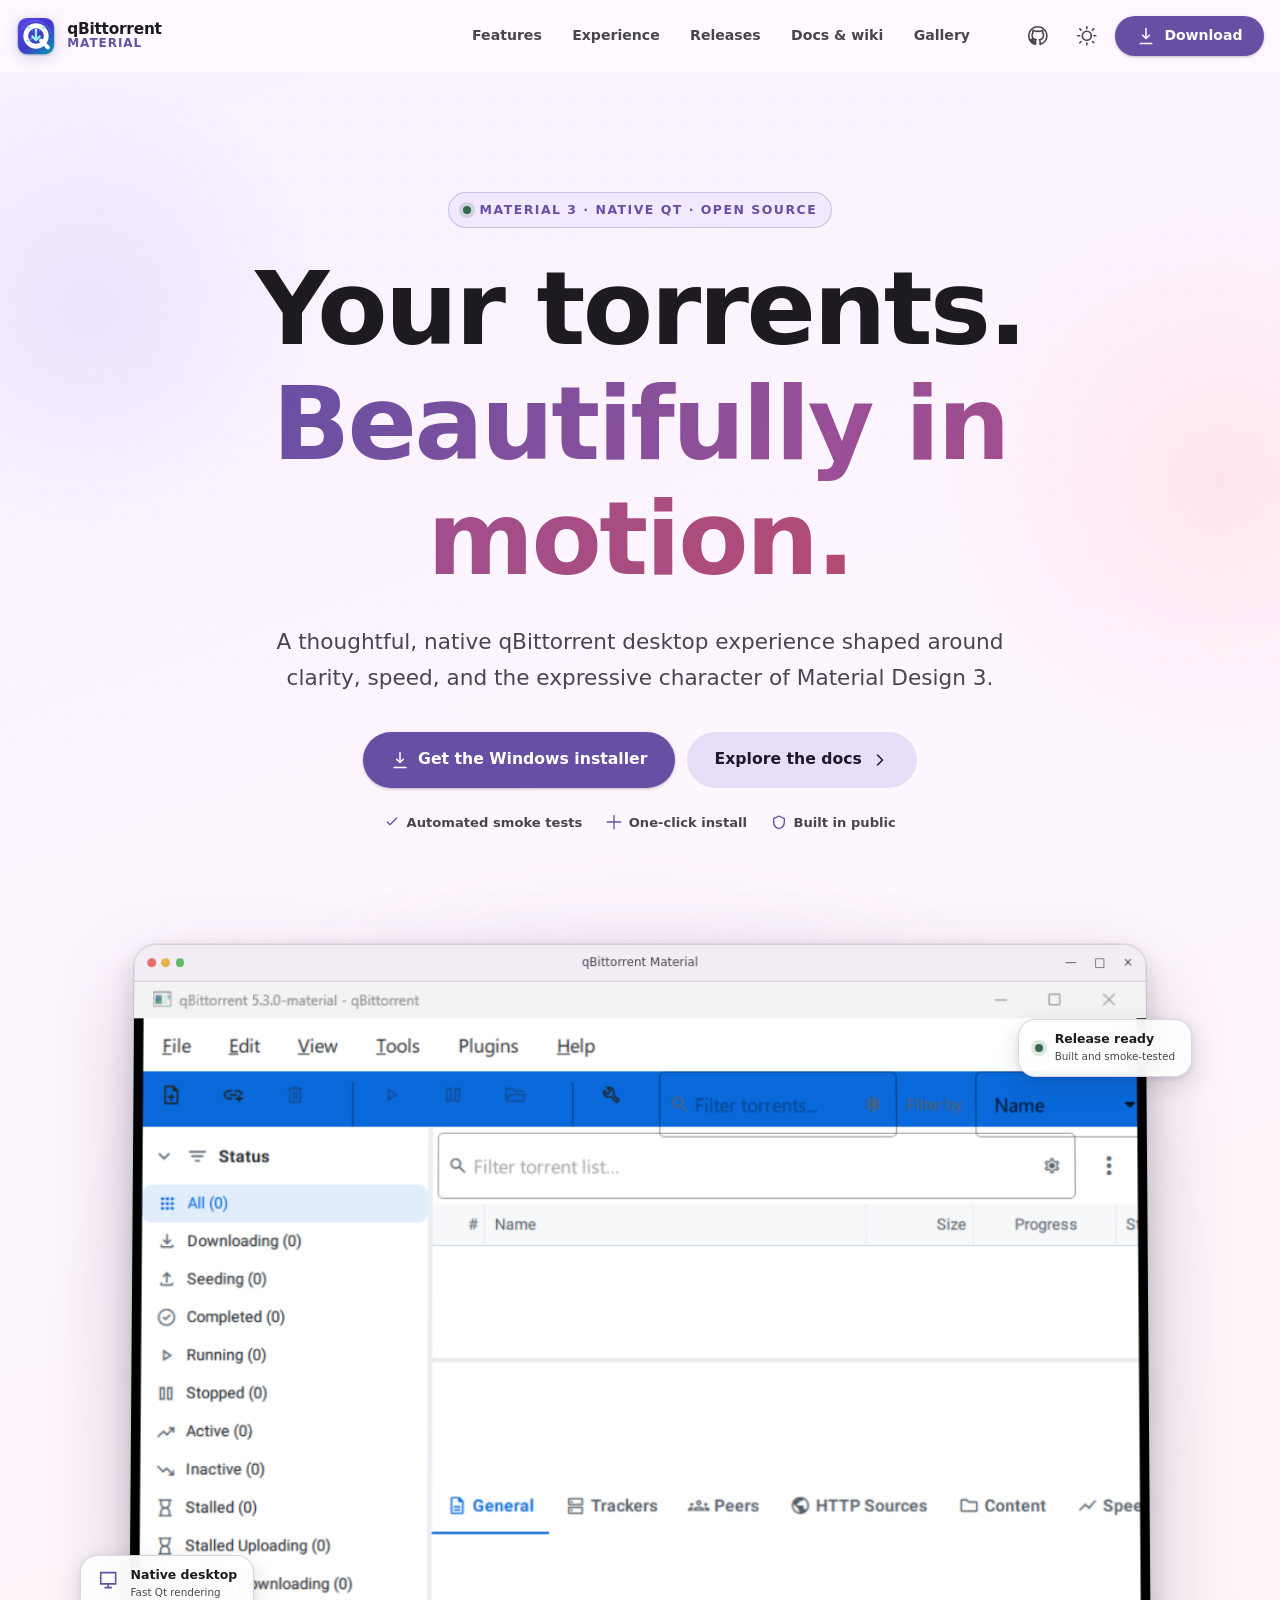
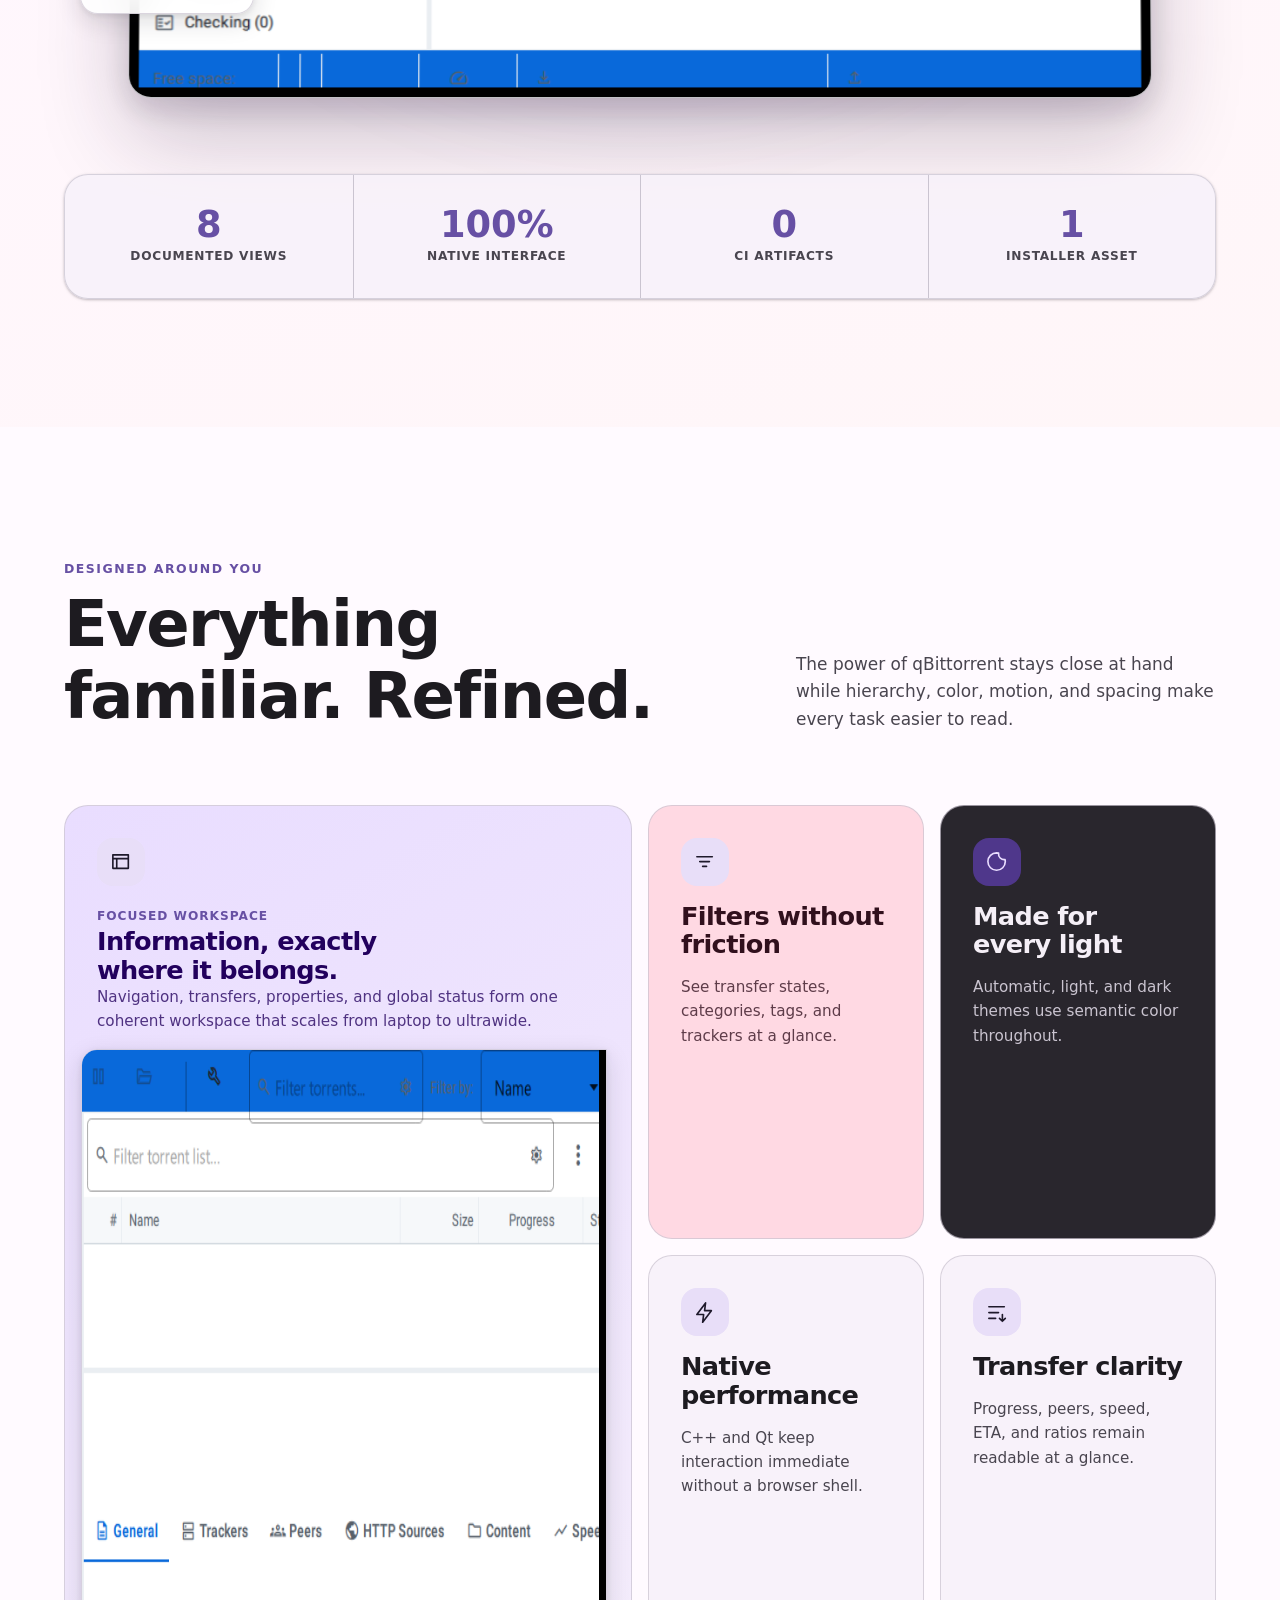
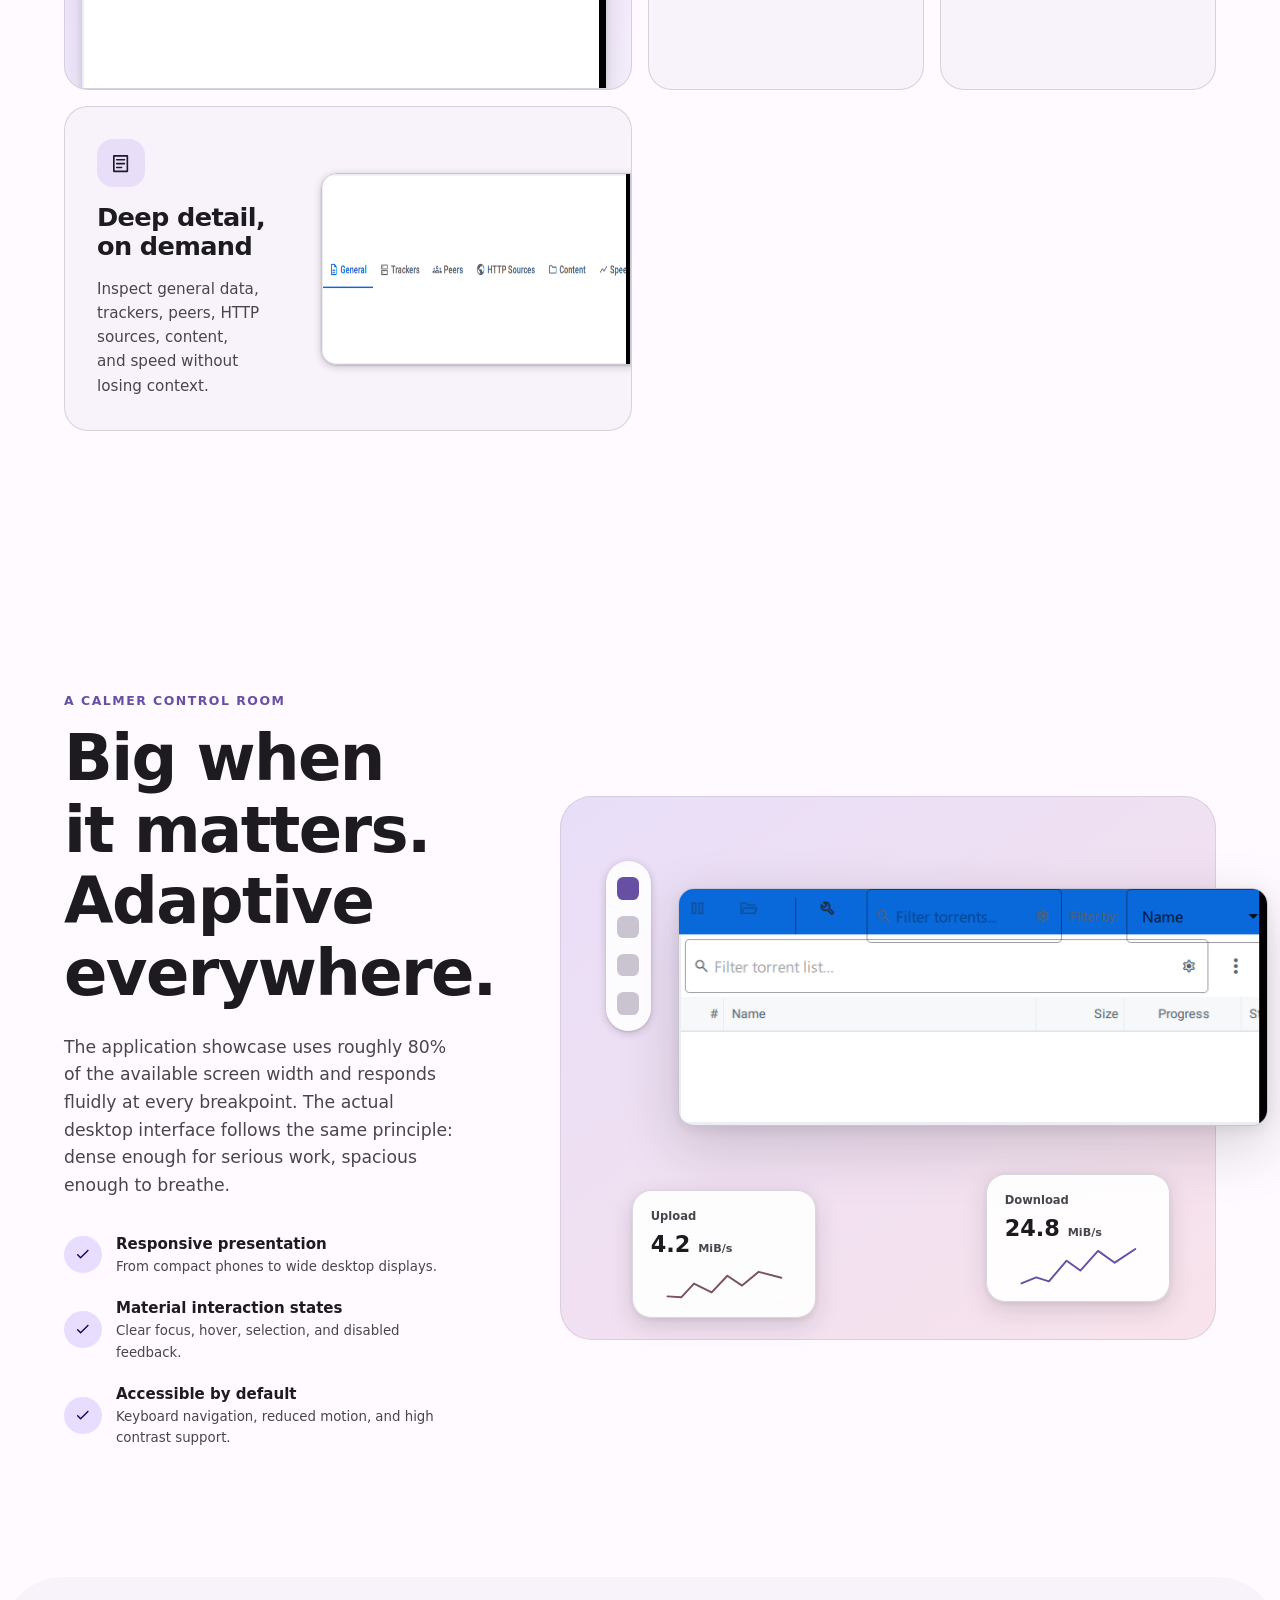
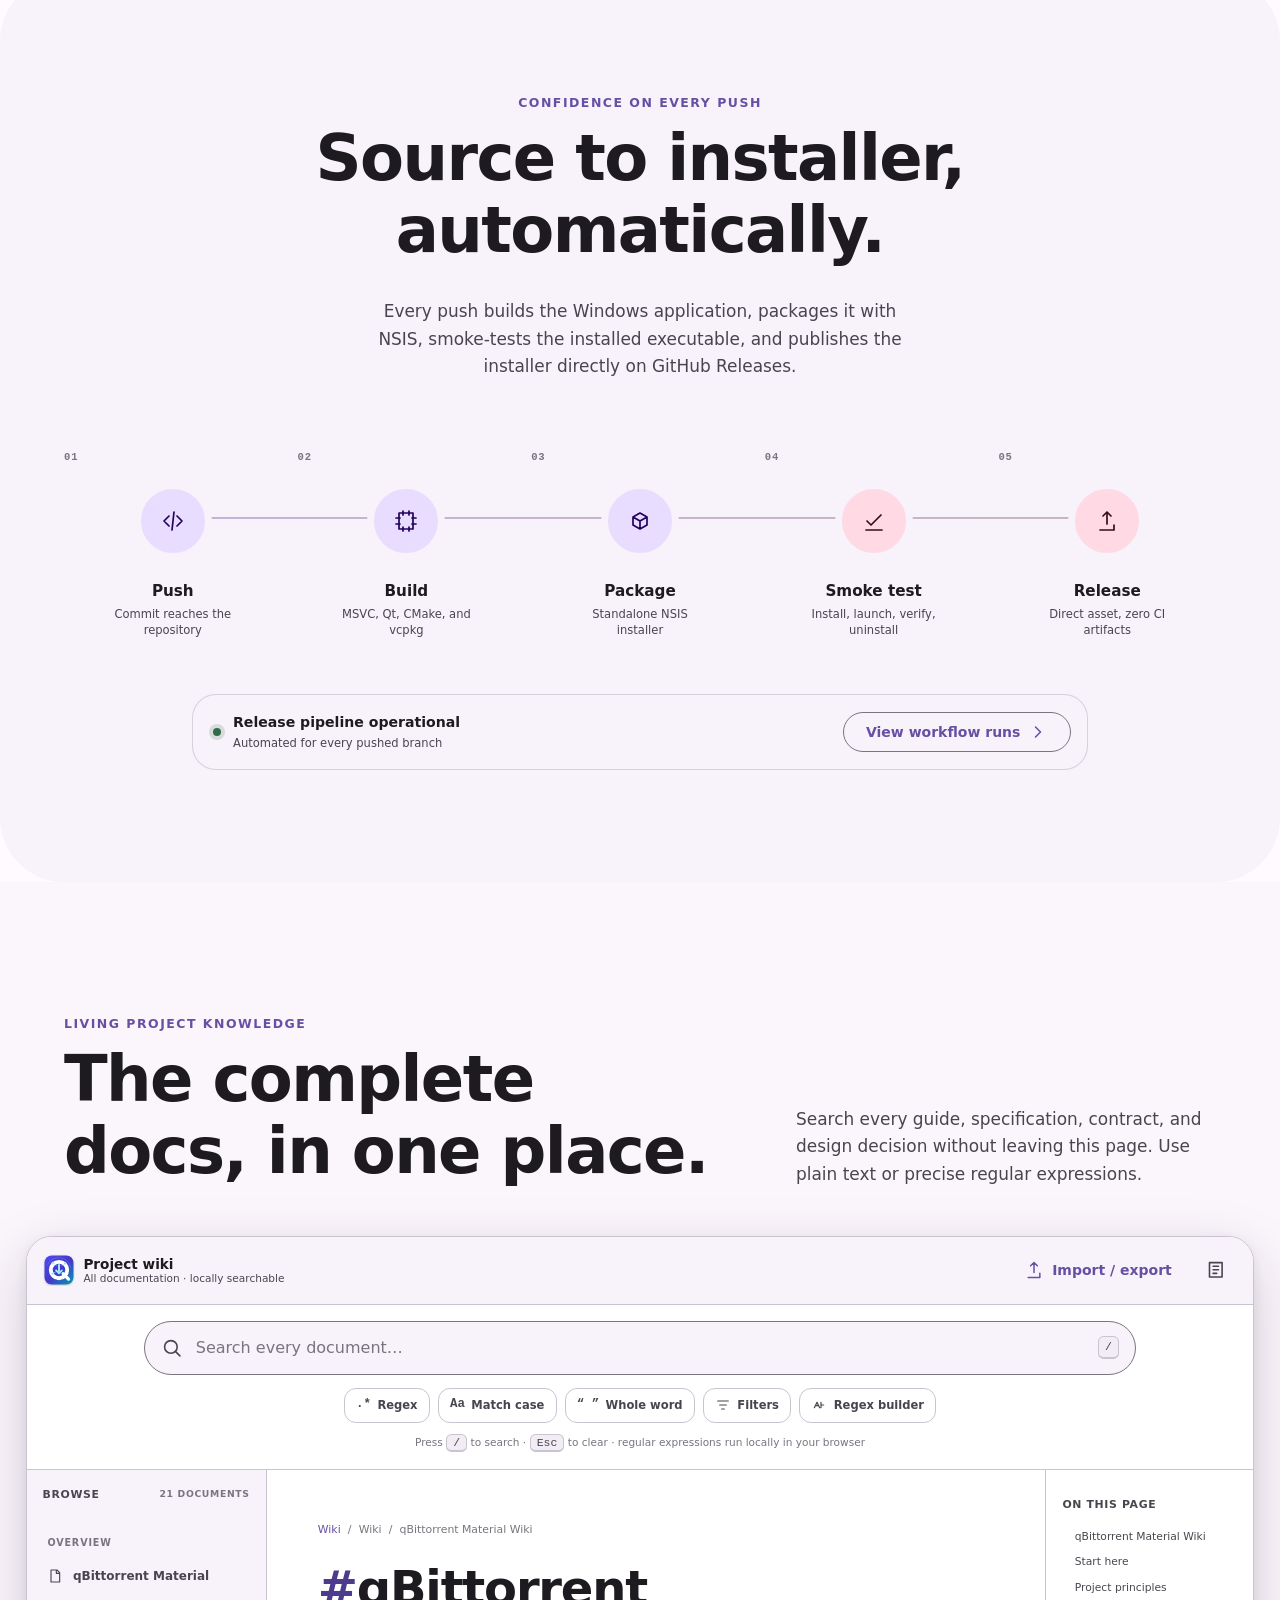
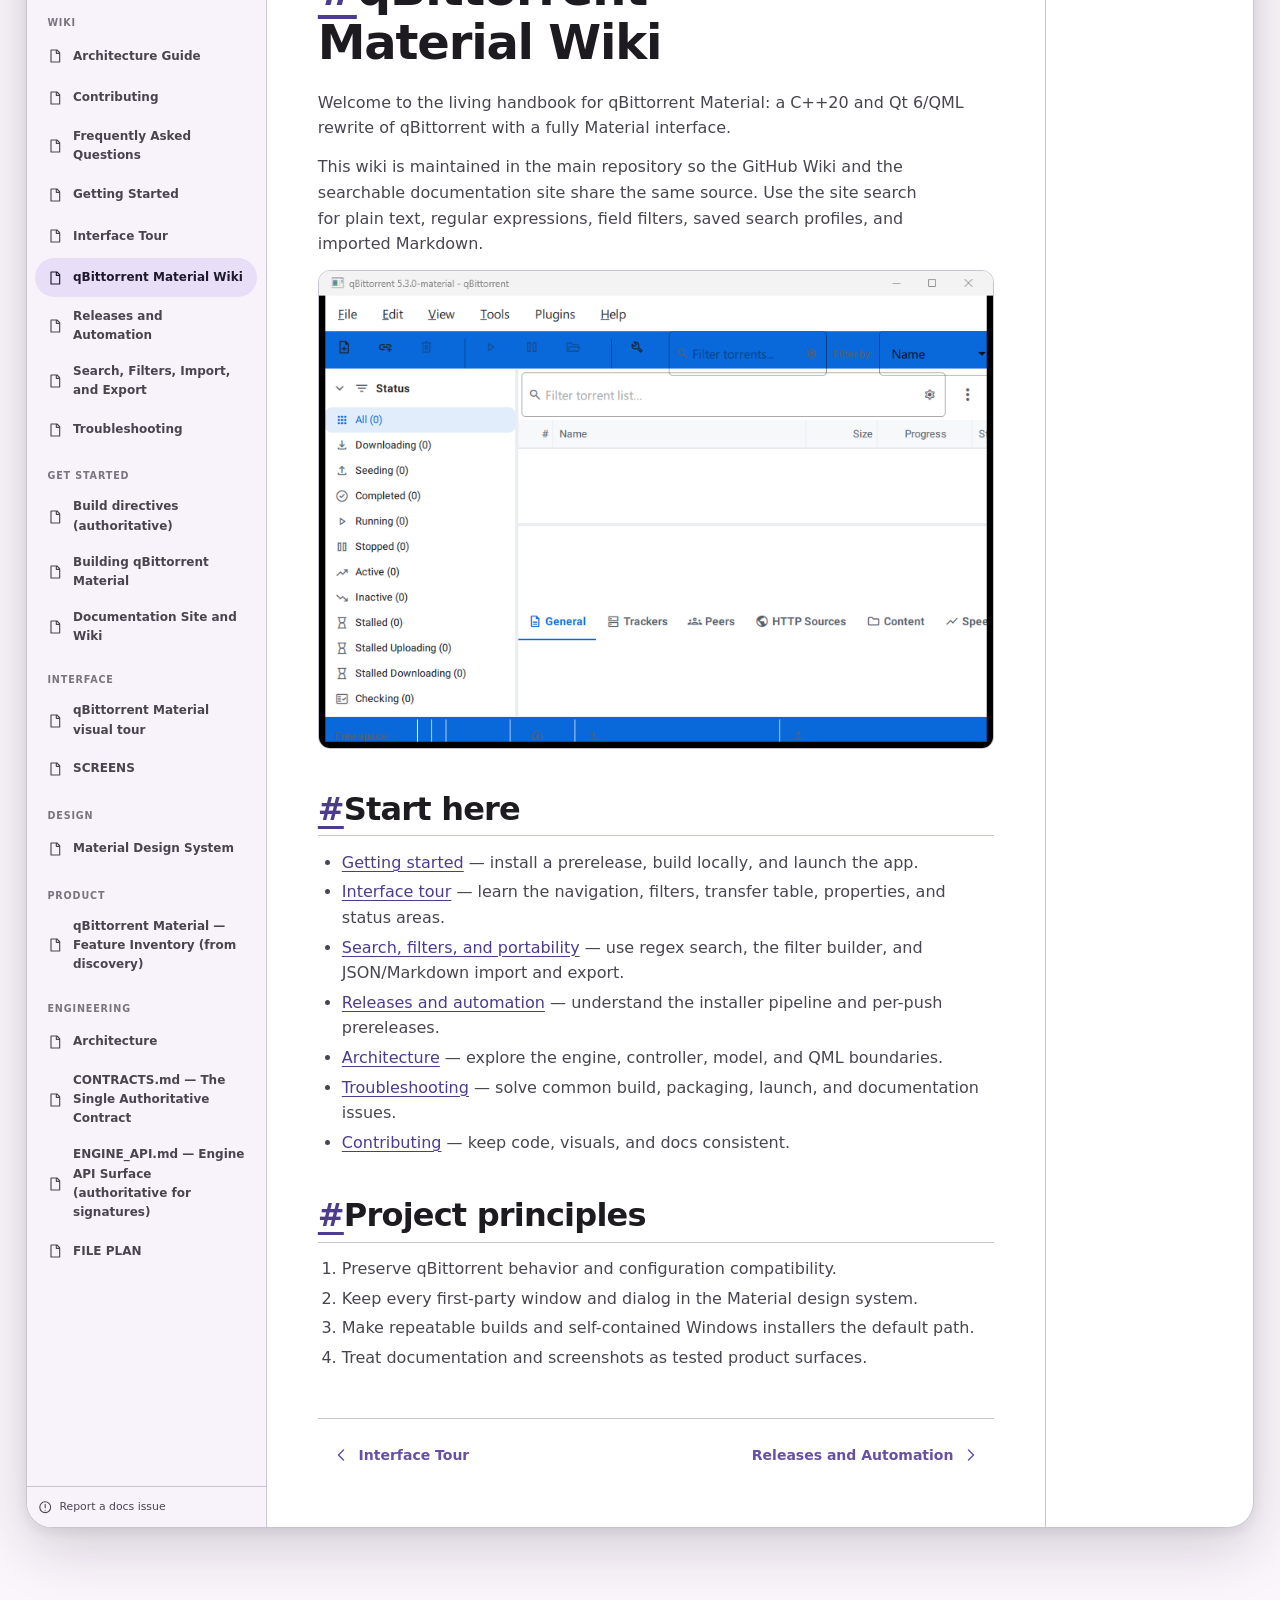
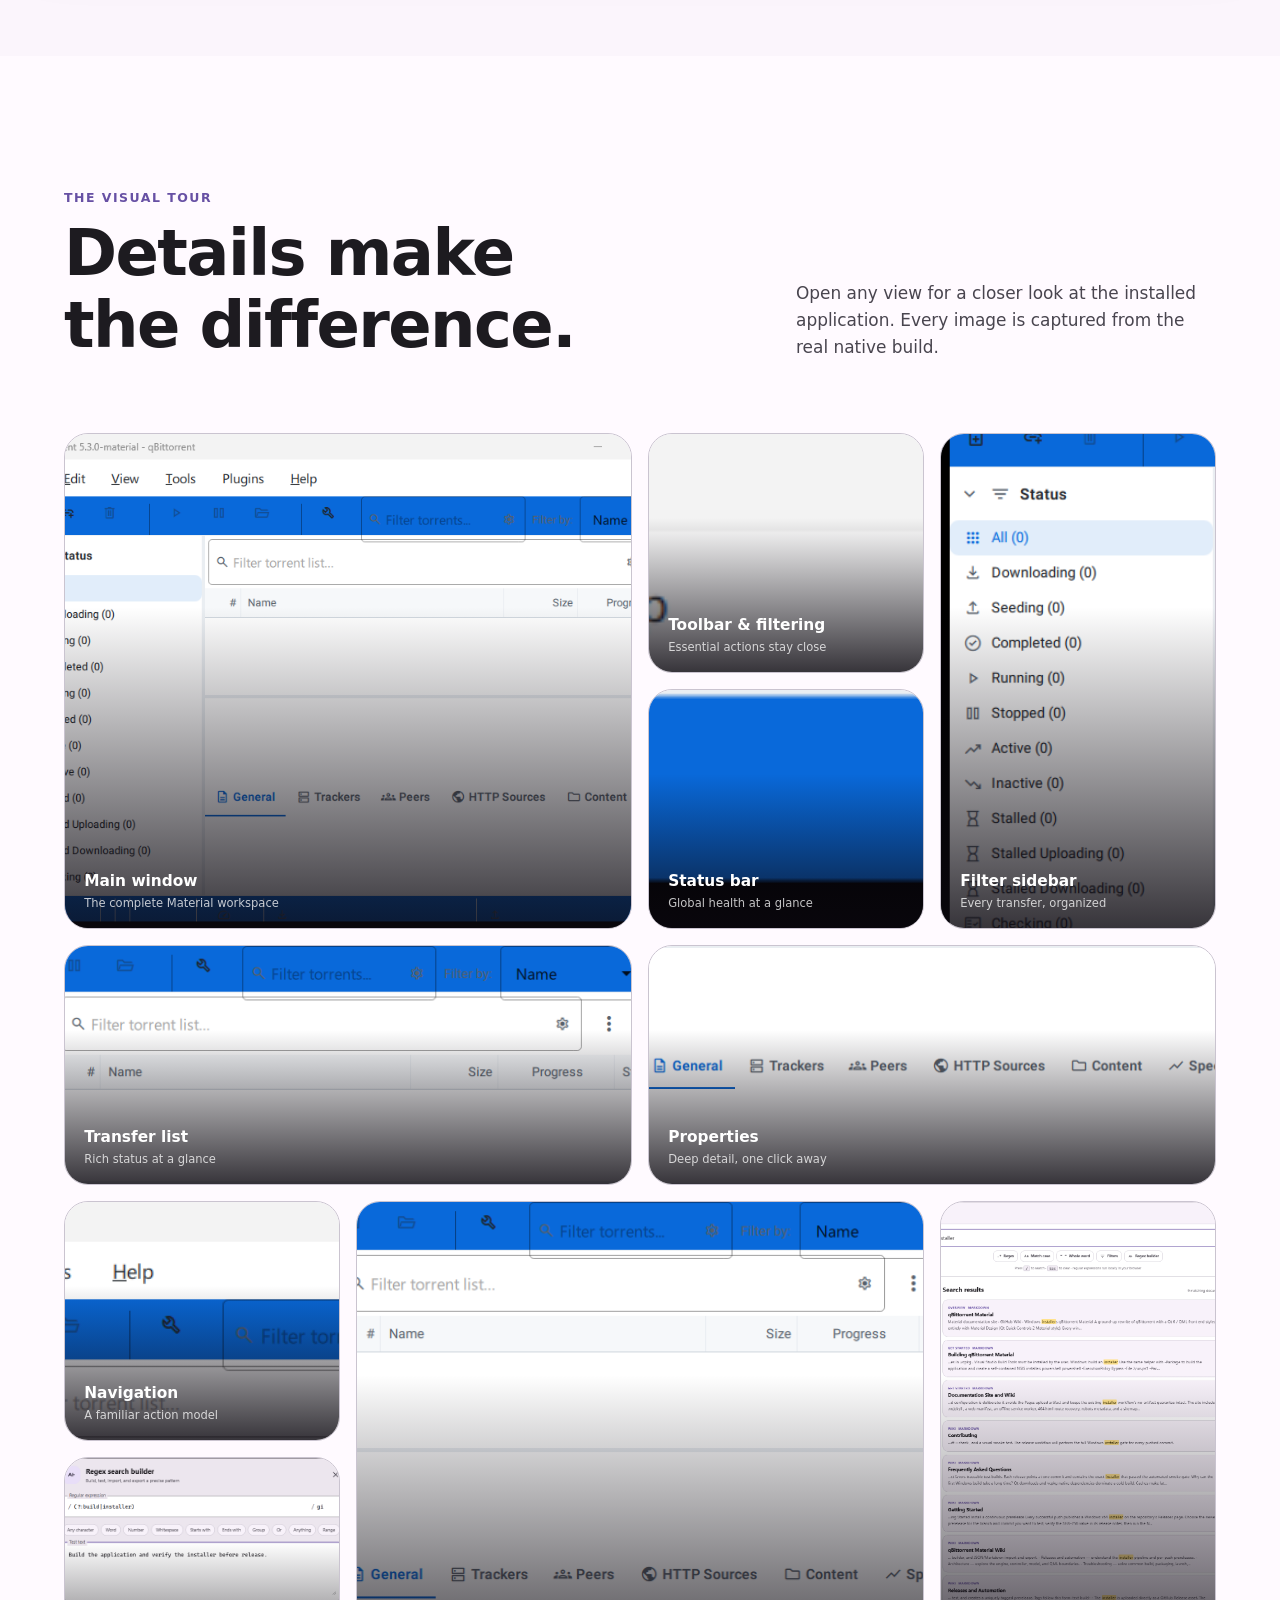
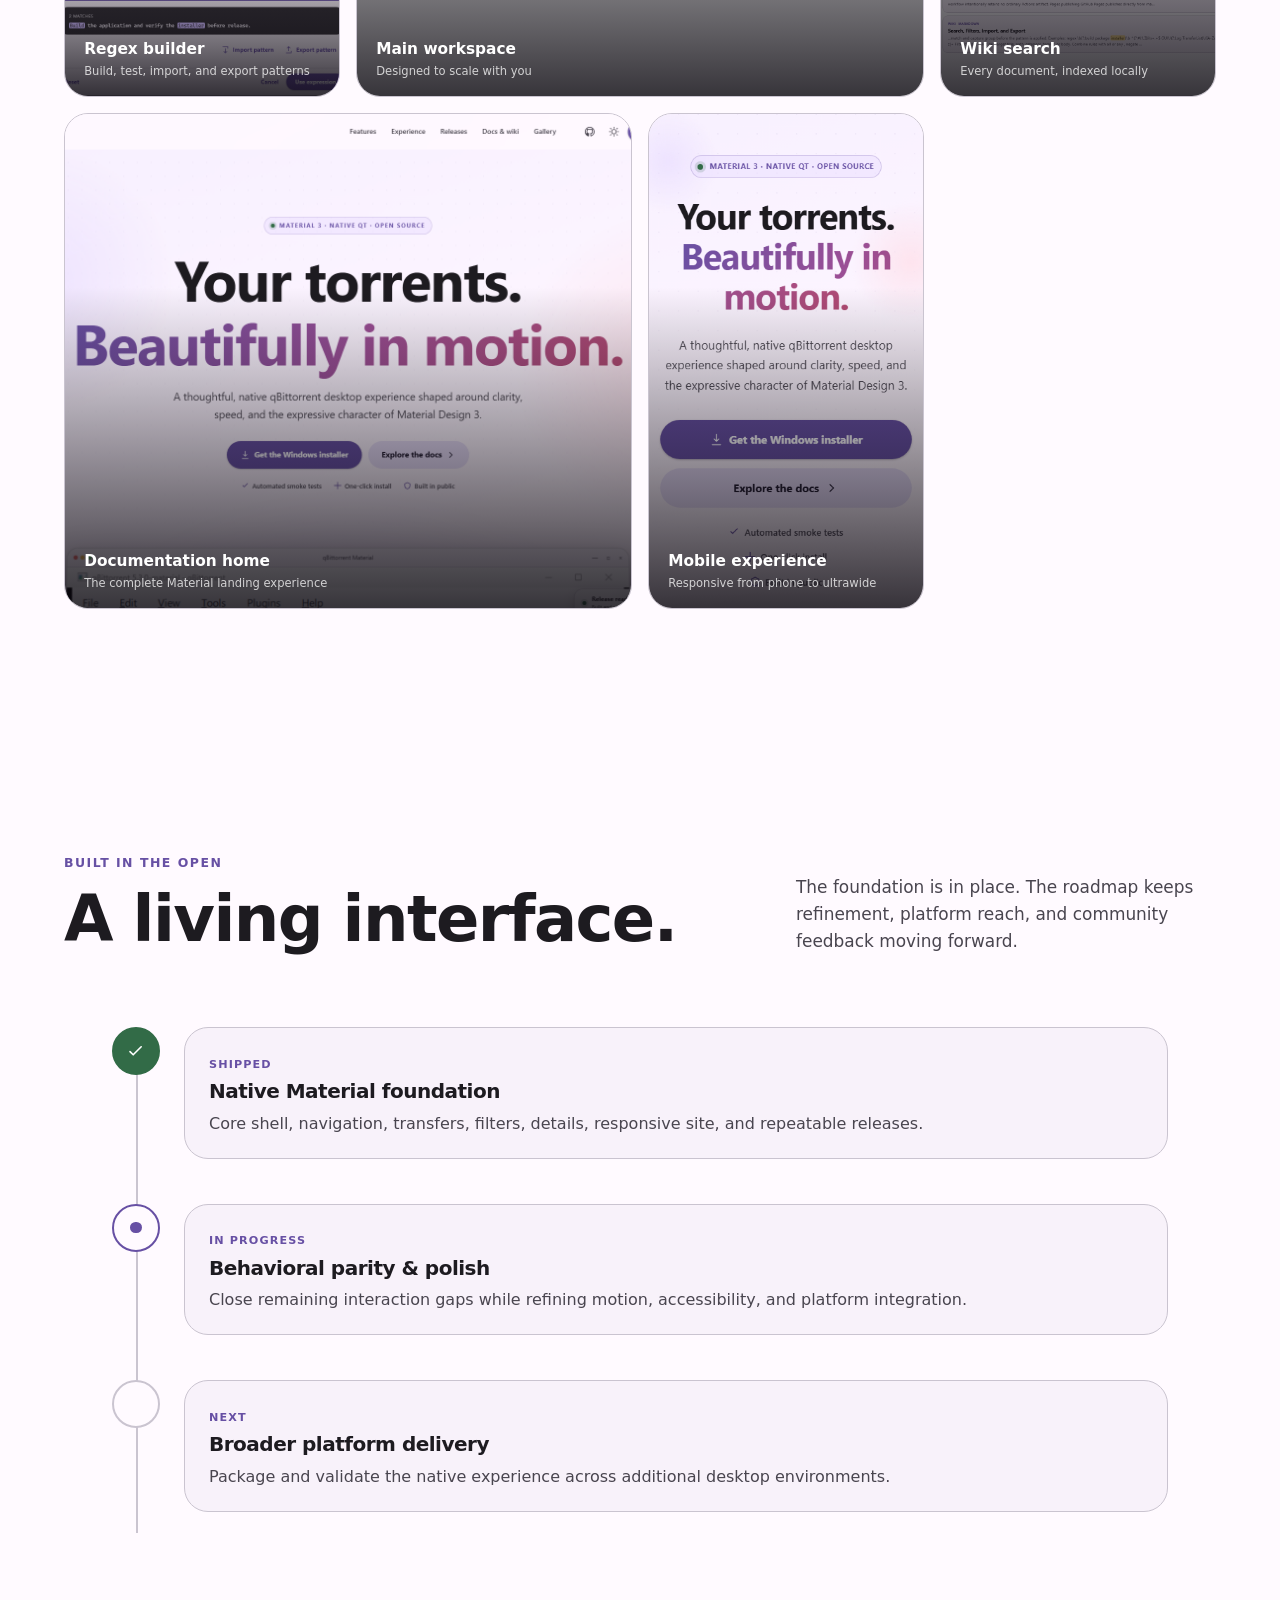
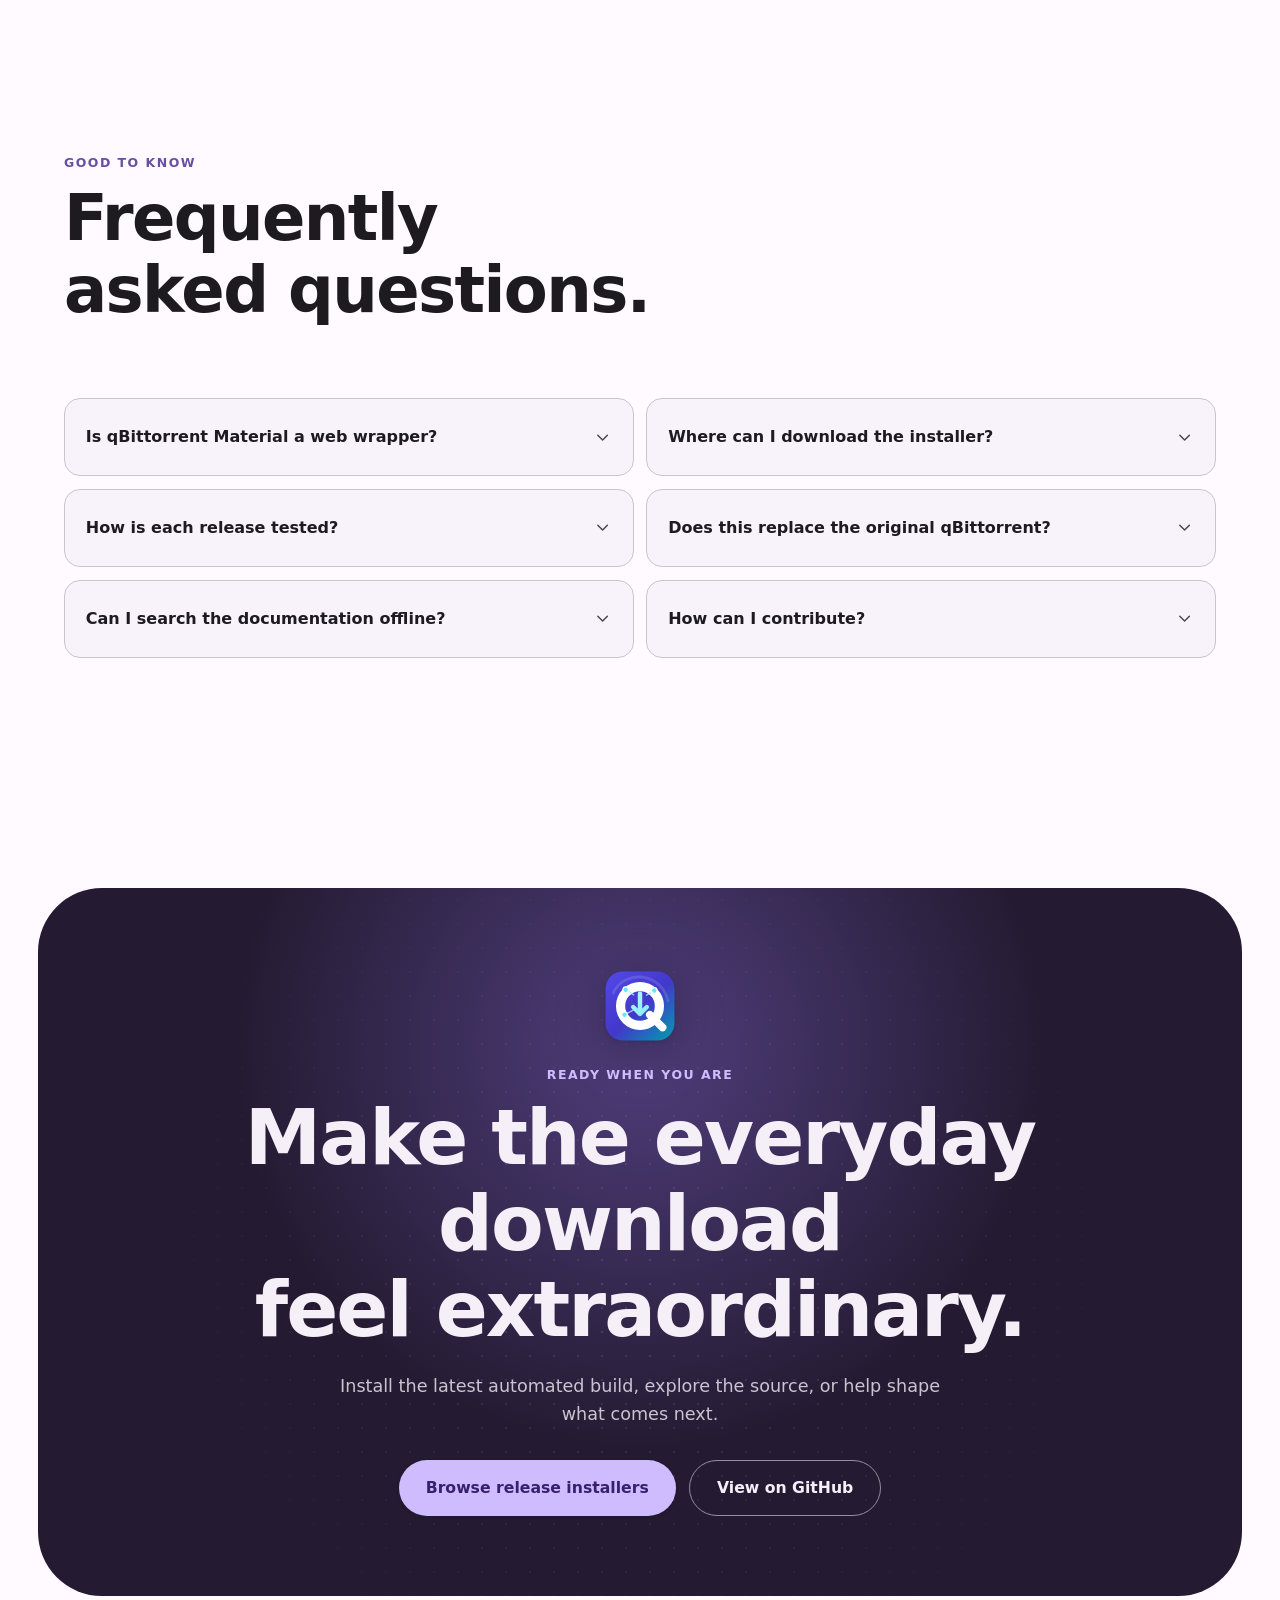
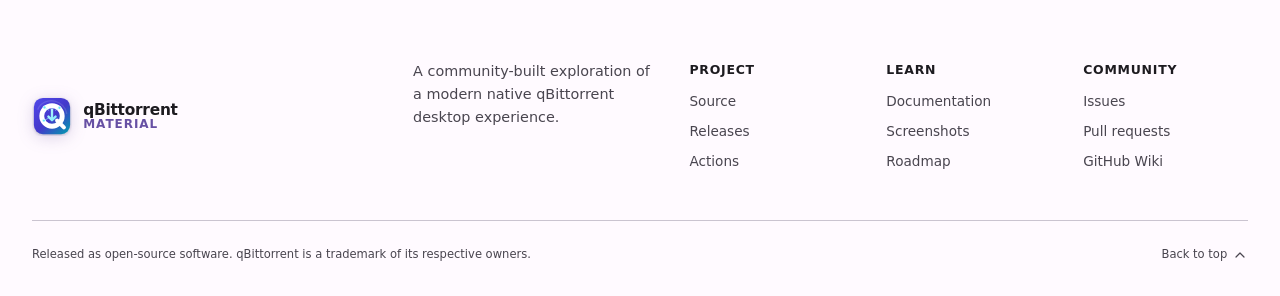
==== docs/index.html @ 33e5a062 "Build the Material Pages site and searchable wiki" ====
<!doctype html>
<html lang="en">
<head>
  <meta charset="utf-8">
  <meta name="viewport" content="width=device-width, initial-scale=1, viewport-fit=cover">
  <meta name="theme-color" content="#6750a4">
  <meta name="color-scheme" content="light dark">
  <meta name="description" content="qBittorrent Material is a modern, native Material 3 desktop experience for qBittorrent. Explore the app, screenshots, build pipeline, and complete searchable documentation.">
  <meta name="keywords" content="qBittorrent, Material Design, Material 3, Qt, C++, BitTorrent, open source">
  <meta property="og:type" content="website">
  <meta property="og:title" content="qBittorrent Material">
  <meta property="og:description" content="A modern native qBittorrent desktop experience with every project document in one searchable wiki.">
  <meta property="og:image" content="images/app/01-main-window.png">
  <meta name="twitter:card" content="summary_large_image">
  <title>qBittorrent Material — Native. Modern. Yours.</title>
  <link rel="icon" type="image/svg+xml" href="assets/logo-mark.svg">
  <link rel="manifest" href="manifest.webmanifest">
  <link rel="stylesheet" href="assets/site.css">
  <script defer src="content.generated.js"></script>
  <script defer src="assets/site.js"></script>
</head>
<body>
  <a class="skip-link" href="#main-content">Skip to content</a>

  <header class="top-app-bar" id="site-header">
    <div class="top-app-bar__inner">
      <a class="brand" href="#home" aria-label="qBittorrent Material home">
        <img class="brand__mark" src="assets/logo-mark.svg" alt="" width="40" height="40">
        <span class="brand__wordmark">
          <strong>qBittorrent</strong>
          <span>Material</span>
        </span>
      </a>

      <button class="icon-button mobile-nav-toggle" id="mobile-nav-toggle" type="button" aria-label="Open navigation" aria-controls="primary-navigation" aria-expanded="false">
        <svg aria-hidden="true" viewBox="0 0 24 24"><path d="M4 6h16M4 12h16M4 18h16"/></svg>
      </button>

      <nav class="primary-navigation" id="primary-navigation" aria-label="Primary navigation">
        <a href="#features">Features</a>
        <a href="#experience">Experience</a>
        <a href="#pipeline">Releases</a>
        <a href="#wiki">Docs &amp; wiki</a>
        <a href="#gallery">Gallery</a>
      </nav>

      <div class="top-app-bar__actions">
        <a class="icon-button" href="https://github.com/codingmachineedge/qbittorrent-material" aria-label="View source code on GitHub">
          <svg aria-hidden="true" viewBox="0 0 24 24"><path d="M12 2a10 10 0 0 0-3.16 19.49c.5.09.68-.22.68-.48v-1.87c-2.78.6-3.37-1.18-3.37-1.18-.45-1.16-1.11-1.47-1.11-1.47-.91-.62.07-.61.07-.61 1 .07 1.53 1.03 1.53 1.03.9 1.53 2.35 1.09 2.92.83.09-.65.35-1.09.64-1.34-2.22-.25-4.55-1.11-4.55-4.94 0-1.09.39-1.98 1.03-2.68-.1-.25-.45-1.27.1-2.64 0 0 .84-.27 2.75 1.02A9.6 9.6 0 0 1 12 6.82a9.6 9.6 0 0 1 2.5.34c1.91-1.29 2.75-1.02 2.75-1.02.55 1.37.2 2.39.1 2.64.64.7 1.03 1.59 1.03 2.68 0 3.84-2.34 4.69-4.57 4.93.36.31.68.92.68 1.86v2.76c0 .27.18.58.69.48A10 10 0 0 0 12 2Z"/></svg>
        </a>
        <button class="icon-button" id="theme-toggle" type="button" aria-label="Switch color theme" title="Switch color theme">
          <svg class="theme-icon theme-icon--light" aria-hidden="true" viewBox="0 0 24 24"><path d="M12 4V2m0 20v-2M4 12H2m20 0h-2M5.64 5.64 4.22 4.22m15.56 15.56-1.42-1.42m0-12.72 1.42-1.42M4.22 19.78l1.42-1.42M17 12a5 5 0 1 1-10 0 5 5 0 0 1 10 0Z"/></svg>
          <svg class="theme-icon theme-icon--dark" aria-hidden="true" viewBox="0 0 24 24"><path d="M20.6 15.3A9 9 0 0 1 8.7 3.4 9 9 0 1 0 20.6 15.3Z"/></svg>
        </button>
        <a class="button button--filled top-download" href="https://github.com/codingmachineedge/qbittorrent-material/releases">
          <svg aria-hidden="true" viewBox="0 0 24 24"><path d="M12 3v12m0 0 4-4m-4 4-4-4M5 21h14"/></svg>
          Download
        </a>
      </div>
    </div>
  </header>

  <main id="main-content">
    <section class="hero section" id="home" aria-labelledby="hero-title">
      <div class="hero__glow hero__glow--one" aria-hidden="true"></div>
      <div class="hero__glow hero__glow--two" aria-hidden="true"></div>
      <div class="hero__copy">
        <div class="eyebrow"><span class="eyebrow__dot" aria-hidden="true"></span> Material 3 · Native Qt · Open source</div>
        <h1 id="hero-title">Your torrents.<br><span class="gradient-text">Beautifully in motion.</span></h1>
        <p class="hero__lede">A thoughtful, native qBittorrent desktop experience shaped around clarity, speed, and the expressive character of Material Design 3.</p>
        <div class="hero__actions">
          <a class="button button--filled button--large" href="https://github.com/codingmachineedge/qbittorrent-material/releases">
            <svg aria-hidden="true" viewBox="0 0 24 24"><path d="M12 3v12m0 0 4-4m-4 4-4-4M5 21h14"/></svg>
            Get the Windows installer
          </a>
          <a class="button button--tonal button--large" href="#wiki">
            Explore the docs
            <svg aria-hidden="true" viewBox="0 0 24 24"><path d="m9 18 6-6-6-6"/></svg>
          </a>
        </div>
        <div class="hero__trust" aria-label="Project highlights">
          <span><svg aria-hidden="true" viewBox="0 0 24 24"><path d="m5 12 4 4L19 6"/></svg> Automated smoke tests</span>
          <span><svg aria-hidden="true" viewBox="0 0 24 24"><path d="M12 2v20M2 12h20"/></svg> One-click install</span>
          <span><svg aria-hidden="true" viewBox="0 0 24 24"><path d="M12 3 4 7v5c0 5 3.4 8.7 8 10 4.6-1.3 8-5 8-10V7l-8-4Z"/></svg> Built in public</span>
        </div>
      </div>

      <figure class="app-showcase" aria-labelledby="app-showcase-caption">
        <div class="app-showcase__halo" aria-hidden="true"></div>
        <div class="app-window">
          <div class="app-window__chrome" aria-hidden="true">
            <div class="window-dots"><span></span><span></span><span></span></div>
            <span>qBittorrent Material</span>
            <div class="window-actions"><span>—</span><span>□</span><span>×</span></div>
          </div>
          <img src="images/app/01-main-window.png" width="1552" height="862" alt="qBittorrent Material main window showing the navigation rail, transfer list, toolbar, and properties panel">
        </div>
        <div class="floating-chip floating-chip--release"><span class="status-dot" aria-hidden="true"></span><strong>Release ready</strong><small>Built and smoke-tested</small></div>
        <div class="floating-chip floating-chip--native"><svg aria-hidden="true" viewBox="0 0 24 24"><path d="M4 5h16v12H4zM8 21h8M12 17v4"/></svg><strong>Native desktop</strong><small>Fast Qt rendering</small></div>
        <figcaption class="sr-only" id="app-showcase-caption">The full qBittorrent Material desktop workspace.</figcaption>
      </figure>

      <div class="hero-stats surface" aria-label="Project facts">
        <div><strong>8</strong><span>documented views</span></div>
        <div><strong>100%</strong><span>native interface</span></div>
        <div><strong>0</strong><span>CI artifacts</span></div>
        <div><strong>1</strong><span>installer asset</span></div>
      </div>
    </section>

    <section class="section section--contained" id="features" aria-labelledby="features-title">
      <div class="section-heading">
        <div><span class="overline">Designed around you</span><h2 id="features-title">Everything familiar. Refined.</h2></div>
        <p>The power of qBittorrent stays close at hand while hierarchy, color, motion, and spacing make every task easier to read.</p>
      </div>
      <div class="bento-grid">
        <article class="feature-card feature-card--wide feature-card--primary">
          <div class="feature-card__icon"><svg aria-hidden="true" viewBox="0 0 24 24"><path d="M4 5h16v14H4zM4 9h16M8 9v10"/></svg></div>
          <div><span class="feature-card__label">Focused workspace</span><h3>Information, exactly where it belongs.</h3><p>Navigation, transfers, properties, and global status form one coherent workspace that scales from laptop to ultrawide.</p></div>
          <img src="images/app/08-main-workspace.png" width="1098" height="640" loading="lazy" alt="Main qBittorrent Material workspace">
        </article>
        <article class="feature-card feature-card--accent">
          <div class="feature-card__icon"><svg aria-hidden="true" viewBox="0 0 24 24"><path d="M4 7h16M7 12h10M10 17h4"/></svg></div>
          <h3>Filters without friction</h3><p>See transfer states, categories, tags, and trackers at a glance.</p>
        </article>
        <article class="feature-card feature-card--dark">
          <div class="feature-card__icon"><svg aria-hidden="true" viewBox="0 0 24 24"><path d="M12 3a9 9 0 1 0 9 9c0-.7-.08-1.38-.23-2.03A6 6 0 0 1 14.03 3.23 9.08 9.08 0 0 0 12 3Z"/></svg></div>
          <h3>Made for every light</h3><p>Automatic, light, and dark themes use semantic color throughout.</p>
        </article>
        <article class="feature-card">
          <div class="feature-card__icon"><svg aria-hidden="true" viewBox="0 0 24 24"><path d="M13 2 4 14h7l-1 8 9-12h-7z"/></svg></div>
          <h3>Native performance</h3><p>C++ and Qt keep interaction immediate without a browser shell.</p>
        </article>
        <article class="feature-card">
          <div class="feature-card__icon"><svg aria-hidden="true" viewBox="0 0 24 24"><path d="M4 6h16M4 12h10M4 18h7M18 14v7m-3-3 3 3 3-3"/></svg></div>
          <h3>Transfer clarity</h3><p>Progress, peers, speed, ETA, and ratios remain readable at a glance.</p>
        </article>
        <article class="feature-card feature-card--wide feature-card--image">
          <div><div class="feature-card__icon"><svg aria-hidden="true" viewBox="0 0 24 24"><path d="M5 4h14v16H5zM8 8h8M8 12h8M8 16h5"/></svg></div><h3>Deep detail, on demand</h3><p>Inspect general data, trackers, peers, HTTP sources, content, and speed without losing context.</p></div>
          <img src="images/app/05-properties-tabs.png" width="1430" height="192" loading="lazy" alt="Properties panel tabs and status details">
        </article>
      </div>
    </section>

    <section class="section experience" id="experience" aria-labelledby="experience-title">
      <div class="experience__copy">
        <span class="overline">A calmer control room</span>
        <h2 id="experience-title">Big when it matters.<br>Adaptive everywhere.</h2>
        <p>The application showcase uses roughly 80% of the available screen width and responds fluidly at every breakpoint. The actual desktop interface follows the same principle: dense enough for serious work, spacious enough to breathe.</p>
        <ul class="check-list">
          <li><span><svg aria-hidden="true" viewBox="0 0 24 24"><path d="m5 12 4 4L19 6"/></svg></span><div><strong>Responsive presentation</strong><small>From compact phones to wide desktop displays.</small></div></li>
          <li><span><svg aria-hidden="true" viewBox="0 0 24 24"><path d="m5 12 4 4L19 6"/></svg></span><div><strong>Material interaction states</strong><small>Clear focus, hover, selection, and disabled feedback.</small></div></li>
          <li><span><svg aria-hidden="true" viewBox="0 0 24 24"><path d="m5 12 4 4L19 6"/></svg></span><div><strong>Accessible by default</strong><small>Keyboard navigation, reduced motion, and high contrast support.</small></div></li>
        </ul>
      </div>
      <div class="experience__visual">
        <div class="experience__rail"><span class="rail-item rail-item--active"></span><span class="rail-item"></span><span class="rail-item"></span><span class="rail-item"></span></div>
        <img src="images/app/04-transfer-list.png" width="1453" height="238" loading="lazy" alt="Transfer list with progress, status, peers, speeds, and ETA columns">
        <div class="metric-card metric-card--down"><span>Download</span><strong>24.8 <small>MiB/s</small></strong><svg aria-hidden="true" viewBox="0 0 120 44"><path d="M2 38 17 32l13 4 18-21 14 10 18-20 17 12 21-14"/></svg></div>
        <div class="metric-card metric-card--up"><span>Upload</span><strong>4.2 <small>MiB/s</small></strong><svg aria-hidden="true" viewBox="0 0 120 44"><path d="m2 34 14 1 13-14 18 9 16-17 15 10 17-14 23 6"/></svg></div>
      </div>
    </section>

    <section class="section section--contained pipeline" id="pipeline" aria-labelledby="pipeline-title">
      <div class="section-heading section-heading--centered">
        <div><span class="overline">Confidence on every push</span><h2 id="pipeline-title">Source to installer, automatically.</h2></div>
        <p>Every push builds the Windows application, packages it with NSIS, smoke-tests the installed executable, and publishes the installer directly on GitHub Releases.</p>
      </div>
      <ol class="pipeline-track">
        <li><span class="pipeline-step__number">01</span><div class="pipeline-step__icon"><svg aria-hidden="true" viewBox="0 0 24 24"><path d="M8 7 3 12l5 5m8-10 5 5-5 5m-3-14-2 18"/></svg></div><div><strong>Push</strong><small>Commit reaches the repository</small></div></li>
        <li><span class="pipeline-step__number">02</span><div class="pipeline-step__icon"><svg aria-hidden="true" viewBox="0 0 24 24"><path d="M5 4h14v16H5zM9 2v4m6-4v4M9 18v4m6-4v4M2 9h4m-4 6h4m12-6h4m-4 6h4"/></svg></div><div><strong>Build</strong><small>MSVC, Qt, CMake, and vcpkg</small></div></li>
        <li><span class="pipeline-step__number">03</span><div class="pipeline-step__icon"><svg aria-hidden="true" viewBox="0 0 24 24"><path d="M5 8 12 4l7 4-7 4zM5 8v8l7 4 7-4V8M12 12v8"/></svg></div><div><strong>Package</strong><small>Standalone NSIS installer</small></div></li>
        <li><span class="pipeline-step__number">04</span><div class="pipeline-step__icon"><svg aria-hidden="true" viewBox="0 0 24 24"><path d="m5 12 4 4L19 6M4 21h16"/></svg></div><div><strong>Smoke test</strong><small>Install, launch, verify, uninstall</small></div></li>
        <li><span class="pipeline-step__number">05</span><div class="pipeline-step__icon"><svg aria-hidden="true" viewBox="0 0 24 24"><path d="M12 3v12m0-12 4 4m-4-4L8 7M5 21h14v-5"/></svg></div><div><strong>Release</strong><small>Direct asset, zero CI artifacts</small></div></li>
      </ol>
      <div class="pipeline-callout surface">
        <div><span class="status-dot"></span><strong>Release pipeline operational</strong><small>Automated for every pushed branch</small></div>
        <a class="button button--outlined" href="https://github.com/codingmachineedge/qbittorrent-material/actions">View workflow runs <svg aria-hidden="true" viewBox="0 0 24 24"><path d="m9 18 6-6-6-6"/></svg></a>
      </div>
    </section>

    <section class="section wiki" id="wiki" aria-labelledby="wiki-title">
      <div class="section-heading wiki__heading">
        <div><span class="overline">Living project knowledge</span><h2 id="wiki-title">The complete docs, in one place.</h2></div>
        <p>Search every guide, specification, contract, and design decision without leaving this page. Use plain text or precise regular expressions.</p>
      </div>

      <div class="wiki-shell" id="wiki-workspace">
        <div class="wiki-topbar">
          <div class="wiki-topbar__title"><img src="assets/logo-mark.svg" alt="" width="32" height="32"><span><strong>Project wiki</strong><small>All documentation · locally searchable</small></span></div>
          <div class="wiki-topbar__tools">
            <button class="button button--text" id="open-import-export" type="button" aria-haspopup="dialog" aria-controls="import-export-dialog"><svg aria-hidden="true" viewBox="0 0 24 24"><path d="M12 3v12m0-12 4 4m-4-4L8 7M5 21h14v-5"/></svg>Import / export</button>
            <a class="icon-button" href="https://github.com/codingmachineedge/qbittorrent-material/wiki" aria-label="Open the GitHub Wiki" title="Open GitHub Wiki"><svg aria-hidden="true" viewBox="0 0 24 24"><path d="M5 4h14v16H5zM9 8h6m-6 4h6m-6 4h4"/></svg></a>
          </div>
        </div>

        <div class="wiki-search-panel">
          <form class="search-field" id="global-search-form" role="search">
            <svg aria-hidden="true" viewBox="0 0 24 24"><circle cx="11" cy="11" r="7"/><path d="m16 16 5 5"/></svg>
            <label class="sr-only" for="global-search">Search all documentation</label>
            <input id="global-search" name="q" type="search" autocomplete="off" spellcheck="false" placeholder="Search every document…" aria-describedby="search-hint">
            <kbd aria-hidden="true">/</kbd>
          </form>
          <div class="search-controls" aria-label="Search options">
            <label class="toggle-chip" title="Interpret the query as a regular expression"><input id="regex-toggle" type="checkbox"><span>.*</span> Regex</label>
            <label class="toggle-chip" title="Match uppercase and lowercase exactly"><input id="case-toggle" type="checkbox"><span>Aa</span> Match case</label>
            <label class="toggle-chip" title="Match only complete words"><input id="whole-word-toggle" type="checkbox"><span>“ ”</span> Whole word</label>
            <button class="filter-chip" id="open-filter-builder" type="button" aria-haspopup="dialog" aria-controls="filter-dialog"><svg aria-hidden="true" viewBox="0 0 24 24"><path d="M4 6h16M7 12h10M10 18h4"/></svg> Filters</button>
            <button class="filter-chip" id="open-regex-builder" type="button" aria-haspopup="dialog" aria-controls="regex-dialog"><svg aria-hidden="true" viewBox="0 0 24 24"><path d="m5 16 4-8 4 8m-6-3h4M15 8v8m0-4h4"/></svg> Regex builder</button>
          </div>
          <small id="search-hint">Press <kbd>/</kbd> to search · <kbd>Esc</kbd> to clear · regular expressions run locally in your browser</small>
          <div class="active-filter-chips" id="active-filter-chips" aria-live="polite"></div>
        </div>

        <div class="wiki-layout">
          <aside class="doc-sidebar" aria-label="Documentation navigation">
            <div class="doc-sidebar__heading"><span>Browse</span><span id="document-count">Documents</span></div>
            <nav id="doc-nav" aria-label="Wiki pages">
              <div class="nav-skeleton" aria-hidden="true"><span></span><span></span><span></span><span></span><span></span></div>
            </nav>
            <div class="doc-sidebar__footer">
              <a href="https://github.com/codingmachineedge/qbittorrent-material/issues"><svg aria-hidden="true" viewBox="0 0 24 24"><circle cx="12" cy="12" r="9"/><path d="M12 7v6m0 4h.01"/></svg>Report a docs issue</a>
            </div>
          </aside>

          <div class="doc-results" id="search-results" aria-label="Search results" hidden>
            <div class="doc-results__header"><strong>Search results</strong><span id="search-status" role="status" aria-live="polite">Type to search all documentation</span></div>
            <div id="search-result-list"></div>
          </div>

          <article class="doc-article" id="doc-article" tabindex="-1">
            <nav class="breadcrumbs" id="doc-breadcrumbs" aria-label="Breadcrumb"><a href="#wiki">Wiki</a><span>/</span><span>Overview</span></nav>
            <div class="article-loading" aria-live="polite">
              <span class="overline">Welcome to the project wiki</span>
              <h3>Documentation that works like the app.</h3>
              <p>Browse the navigation or search the complete local documentation set. Pages are rendered here with headings, code, tables, links, and a generated outline.</p>
              <div class="wiki-welcome-grid">
                <button type="button" data-doc="BUILDING.md"><svg aria-hidden="true" viewBox="0 0 24 24"><path d="M14 4 4 14l6 6L20 10M12 6l6 6"/></svg><span><strong>Build the project</strong><small>Dependencies, presets, and packaging</small></span></button>
                <button type="button" data-doc="ARCHITECTURE.md"><svg aria-hidden="true" viewBox="0 0 24 24"><path d="M12 3 3 8l9 5 9-5zM3 13l9 5 9-5M3 18l9 5 9-5"/></svg><span><strong>Explore architecture</strong><small>Layers, boundaries, and data flow</small></span></button>
                <button type="button" data-doc="DESIGN_SYSTEM.md"><svg aria-hidden="true" viewBox="0 0 24 24"><path d="M12 3a9 9 0 0 0 0 18h1.5a2.5 2.5 0 0 0 0-5H12a2 2 0 0 1 0-4h5a4 4 0 0 0 4-4c0-2.76-4.03-5-9-5Z"/></svg><span><strong>Read the design system</strong><small>Tokens, components, and behavior</small></span></button>
                <button type="button" data-doc="FEATURE_SPEC.md"><svg aria-hidden="true" viewBox="0 0 24 24"><path d="M6 3h9l4 4v14H6zM14 3v5h5M9 13h6M9 17h4"/></svg><span><strong>Feature specification</strong><small>The complete product definition</small></span></button>
              </div>
            </div>
            <nav class="doc-pagination" aria-label="Adjacent wiki pages"><button class="button button--text" id="doc-prev" type="button" disabled><svg aria-hidden="true" viewBox="0 0 24 24"><path d="m15 18-6-6 6-6"/></svg>Previous</button><button class="button button--text" id="doc-next" type="button">Next<svg aria-hidden="true" viewBox="0 0 24 24"><path d="m9 18 6-6-6-6"/></svg></button></nav>
          </article>

          <aside class="article-toc" aria-label="On this page">
            <strong>On this page</strong>
            <nav id="article-toc"><span class="toc-empty">Choose a document to see its outline.</span></nav>
          </aside>
        </div>
      </div>
    </section>

    <section class="section section--contained gallery" id="gallery" aria-labelledby="gallery-title">
      <div class="section-heading">
        <div><span class="overline">The visual tour</span><h2 id="gallery-title">Details make the difference.</h2></div>
        <p>Open any view for a closer look at the installed application. Every image is captured from the real native build.</p>
      </div>
      <div class="gallery-grid">
        <button class="gallery-card gallery-card--hero" type="button" data-lightbox="images/app/01-main-window.png" data-caption="Main window — the complete Material workspace">
          <img src="images/app/01-main-window.png" width="1552" height="862" loading="lazy" alt="Full qBittorrent Material main window">
          <span><strong>Main window</strong><small>The complete Material workspace</small></span><i aria-hidden="true"><svg viewBox="0 0 24 24"><path d="M8 3H3v5m13-5h5v5M3 16v5h5m13-5v5h-5"/></svg></i>
        </button>
        <button class="gallery-card" type="button" data-lightbox="images/app/02-toolbar-and-filter.png" data-caption="Toolbar and filtering — essential actions remain close">
          <img src="images/app/02-toolbar-and-filter.png" width="1232" height="93" loading="lazy" alt="Toolbar and transfer filtering controls">
          <span><strong>Toolbar &amp; filtering</strong><small>Essential actions stay close</small></span><i aria-hidden="true"><svg viewBox="0 0 24 24"><path d="M8 3H3v5m13-5h5v5M3 16v5h5m13-5v5h-5"/></svg></i>
        </button>
        <button class="gallery-card gallery-card--tall" type="button" data-lightbox="images/app/03-filter-sidebar.png" data-caption="Filter sidebar — status, category, tags, and trackers">
          <img src="images/app/03-filter-sidebar.png" width="310" height="638" loading="lazy" alt="Filter sidebar with status categories and tags">
          <span><strong>Filter sidebar</strong><small>Every transfer, organized</small></span><i aria-hidden="true"><svg viewBox="0 0 24 24"><path d="M8 3H3v5m13-5h5v5M3 16v5h5m13-5v5h-5"/></svg></i>
        </button>
        <button class="gallery-card gallery-card--wide" type="button" data-lightbox="images/app/04-transfer-list.png" data-caption="Transfer list — rich status at a glance">
          <img src="images/app/04-transfer-list.png" width="1453" height="238" loading="lazy" alt="Transfer list table with torrent status columns">
          <span><strong>Transfer list</strong><small>Rich status at a glance</small></span><i aria-hidden="true"><svg viewBox="0 0 24 24"><path d="M8 3H3v5m13-5h5v5M3 16v5h5m13-5v5h-5"/></svg></i>
        </button>
        <button class="gallery-card gallery-card--wide" type="button" data-lightbox="images/app/05-properties-tabs.png" data-caption="Properties tabs — inspect every detail without leaving context">
          <img src="images/app/05-properties-tabs.png" width="1430" height="192" loading="lazy" alt="Properties panel tabs and torrent status details">
          <span><strong>Properties</strong><small>Deep detail, one click away</small></span><i aria-hidden="true"><svg viewBox="0 0 24 24"><path d="M8 3H3v5m13-5h5v5M3 16v5h5m13-5v5h-5"/></svg></i>
        </button>
        <button class="gallery-card" type="button" data-lightbox="images/app/06-statusbar.png" data-caption="Status bar — network and global transfer speeds">
          <img src="images/app/06-statusbar.png" width="1552" height="87" loading="lazy" alt="Application status bar with network and global speed information">
          <span><strong>Status bar</strong><small>Global health at a glance</small></span><i aria-hidden="true"><svg viewBox="0 0 24 24"><path d="M8 3H3v5m13-5h5v5M3 16v5h5m13-5v5h-5"/></svg></i>
        </button>
        <button class="gallery-card" type="button" data-lightbox="images/app/07-navigation-and-toolbar.png" data-caption="Navigation and toolbar — a clear, familiar action model">
          <img src="images/app/07-navigation-and-toolbar.png" width="1552" height="191" loading="lazy" alt="Material navigation and toolbar controls">
          <span><strong>Navigation</strong><small>A familiar action model</small></span><i aria-hidden="true"><svg viewBox="0 0 24 24"><path d="M8 3H3v5m13-5h5v5M3 16v5h5m13-5v5h-5"/></svg></i>
        </button>
        <button class="gallery-card gallery-card--hero" type="button" data-lightbox="images/app/08-main-workspace.png" data-caption="Main workspace — designed to scale dynamically">
          <img src="images/app/08-main-workspace.png" width="1098" height="640" loading="lazy" alt="The main workspace at a closer crop">
          <span><strong>Main workspace</strong><small>Designed to scale with you</small></span><i aria-hidden="true"><svg viewBox="0 0 24 24"><path d="M8 3H3v5m13-5h5v5M3 16v5h5m13-5v5h-5"/></svg></i>
        </button>
        <button class="gallery-card gallery-card--hero" type="button" data-lightbox="images/site/01-landing-desktop.png" data-caption="Material landing page — the project, release path, and app at a glance">
          <img src="images/site/01-landing-desktop.png" width="1440" height="1000" loading="lazy" alt="qBittorrent Material documentation landing page on desktop">
          <span><strong>Documentation home</strong><small>The complete Material landing experience</small></span><i aria-hidden="true"><svg viewBox="0 0 24 24"><path d="M8 3H3v5m13-5h5v5M3 16v5h5m13-5v5h-5"/></svg></i>
        </button>
        <button class="gallery-card gallery-card--tall" type="button" data-lightbox="images/site/02-wiki-search.png" data-caption="Embedded wiki search — 21 documents with highlighted local results">
          <img src="images/site/02-wiki-search.png" width="1384" height="1555" loading="lazy" alt="Embedded documentation wiki showing highlighted installer search results">
          <span><strong>Wiki search</strong><small>Every document, indexed locally</small></span><i aria-hidden="true"><svg viewBox="0 0 24 24"><path d="M8 3H3v5m13-5h5v5M3 16v5h5m13-5v5h-5"/></svg></i>
        </button>
        <button class="gallery-card" type="button" data-lightbox="images/site/03-regex-builder.png" data-caption="Regex builder — token palette, flags, live matches, and import/export">
          <img src="images/site/03-regex-builder.png" width="720" height="570" loading="lazy" alt="Regex builder dialog with live highlighted matches">
          <span><strong>Regex builder</strong><small>Build, test, import, and export patterns</small></span><i aria-hidden="true"><svg viewBox="0 0 24 24"><path d="M8 3H3v5m13-5h5v5M3 16v5h5m13-5v5h-5"/></svg></i>
        </button>
        <button class="gallery-card gallery-card--tall" type="button" data-lightbox="images/site/04-mobile-landing.png" data-caption="Responsive mobile landing page — the same Material hierarchy on a narrow screen">
          <img src="images/site/04-mobile-landing.png" width="390" height="844" loading="lazy" alt="qBittorrent Material documentation landing page on mobile">
          <span><strong>Mobile experience</strong><small>Responsive from phone to ultrawide</small></span><i aria-hidden="true"><svg viewBox="0 0 24 24"><path d="M8 3H3v5m13-5h5v5M3 16v5h5m13-5v5h-5"/></svg></i>
        </button>
      </div>
    </section>

    <section class="section section--contained roadmap" id="roadmap" aria-labelledby="roadmap-title">
      <div class="section-heading">
        <div><span class="overline">Built in the open</span><h2 id="roadmap-title">A living interface.</h2></div>
        <p>The foundation is in place. The roadmap keeps refinement, platform reach, and community feedback moving forward.</p>
      </div>
      <ol class="roadmap-list">
        <li class="roadmap-item roadmap-item--done"><span class="roadmap-marker"><svg aria-hidden="true" viewBox="0 0 24 24"><path d="m5 12 4 4L19 6"/></svg></span><div><span>Shipped</span><h3>Native Material foundation</h3><p>Core shell, navigation, transfers, filters, details, responsive site, and repeatable releases.</p></div></li>
        <li class="roadmap-item roadmap-item--active"><span class="roadmap-marker"><span></span></span><div><span>In progress</span><h3>Behavioral parity &amp; polish</h3><p>Close remaining interaction gaps while refining motion, accessibility, and platform integration.</p></div></li>
        <li class="roadmap-item"><span class="roadmap-marker"></span><div><span>Next</span><h3>Broader platform delivery</h3><p>Package and validate the native experience across additional desktop environments.</p></div></li>
      </ol>
    </section>

    <section class="section section--contained faq" id="faq" aria-labelledby="faq-title">
      <div class="section-heading">
        <div><span class="overline">Good to know</span><h2 id="faq-title">Frequently asked questions.</h2></div>
      </div>
      <div class="faq-grid">
        <details><summary>Is qBittorrent Material a web wrapper?<svg aria-hidden="true" viewBox="0 0 24 24"><path d="m6 9 6 6 6-6"/></svg></summary><p>No. The application is built natively in C++ with Qt and uses the real qBittorrent engine contracts.</p></details>
        <details><summary>Where can I download the installer?<svg aria-hidden="true" viewBox="0 0 24 24"><path d="m6 9 6 6 6-6"/></svg></summary><p>Every successful push publishes a versioned Windows installer directly to <a href="https://github.com/codingmachineedge/qbittorrent-material/releases">GitHub Releases</a>.</p></details>
        <details><summary>How is each release tested?<svg aria-hidden="true" viewBox="0 0 24 24"><path d="m6 9 6 6 6-6"/></svg></summary><p>GitHub Actions builds the app, creates an NSIS package, installs it silently, launches and verifies the executable, then performs a clean uninstall.</p></details>
        <details><summary>Does this replace the original qBittorrent?<svg aria-hidden="true" viewBox="0 0 24 24"><path d="m6 9 6 6 6-6"/></svg></summary><p>It is a distinct Material-oriented desktop project built around qBittorrent behavior and concepts. Review the current feature specification before relying on it as a daily-driver replacement.</p></details>
        <details><summary>Can I search the documentation offline?<svg aria-hidden="true" viewBox="0 0 24 24"><path d="m6 9 6 6 6-6"/></svg></summary><p>Yes. The entire wiki index and search engine run locally in your browser with no external service or JavaScript dependency.</p></details>
        <details><summary>How can I contribute?<svg aria-hidden="true" viewBox="0 0 24 24"><path d="m6 9 6 6 6-6"/></svg></summary><p>Start with the building and architecture pages in the wiki, then open an issue or pull request on GitHub.</p></details>
      </div>
    </section>

    <section class="final-cta" aria-labelledby="final-cta-title">
      <div class="final-cta__glow" aria-hidden="true"></div>
      <img src="assets/logo-mark.svg" width="76" height="76" alt="">
      <span class="overline">Ready when you are</span>
      <h2 id="final-cta-title">Make the everyday download<br>feel extraordinary.</h2>
      <p>Install the latest automated build, explore the source, or help shape what comes next.</p>
      <div class="final-cta__actions"><a class="button button--filled button--large" href="https://github.com/codingmachineedge/qbittorrent-material/releases">Browse release installers</a><a class="button button--outlined button--large" href="https://github.com/codingmachineedge/qbittorrent-material">View on GitHub</a></div>
    </section>
  </main>

  <footer class="site-footer">
    <div class="site-footer__main">
      <a class="brand" href="#home"><img class="brand__mark" src="assets/logo-mark.svg" alt="" width="40" height="40"><span class="brand__wordmark"><strong>qBittorrent</strong><span>Material</span></span></a>
      <p>A community-built exploration of a modern native qBittorrent desktop experience.</p>
      <nav aria-label="Footer navigation"><div><strong>Project</strong><a href="https://github.com/codingmachineedge/qbittorrent-material">Source</a><a href="https://github.com/codingmachineedge/qbittorrent-material/releases">Releases</a><a href="https://github.com/codingmachineedge/qbittorrent-material/actions">Actions</a></div><div><strong>Learn</strong><a href="#wiki">Documentation</a><a href="#gallery">Screenshots</a><a href="#roadmap">Roadmap</a></div><div><strong>Community</strong><a href="https://github.com/codingmachineedge/qbittorrent-material/issues">Issues</a><a href="https://github.com/codingmachineedge/qbittorrent-material/pulls">Pull requests</a><a href="https://github.com/codingmachineedge/qbittorrent-material/wiki">GitHub Wiki</a></div></nav>
    </div>
    <div class="site-footer__legal"><span>Released as open-source software. qBittorrent is a trademark of its respective owners.</span><a href="#home">Back to top <svg aria-hidden="true" viewBox="0 0 24 24"><path d="m6 15 6-6 6 6"/></svg></a></div>
  </footer>

  <dialog class="builder-dialog" id="filter-dialog" aria-labelledby="filter-dialog-title">
    <form method="dialog">
      <header><div><span class="dialog-icon"><svg aria-hidden="true" viewBox="0 0 24 24"><path d="M4 6h16M7 12h10M10 18h4"/></svg></span><span><strong id="filter-dialog-title">Filter builder</strong><small>Combine rules to narrow the documentation</small></span></div><button class="icon-button" value="cancel" aria-label="Close filter builder"><svg aria-hidden="true" viewBox="0 0 24 24"><path d="M6 6l12 12M18 6 6 18"/></svg></button></header>
      <div class="dialog-body">
        <fieldset><legend>Match</legend><div class="segmented-control"><label><input type="radio" name="filter-match" value="all" checked><span>All rules</span></label><label><input type="radio" name="filter-match" value="any"><span>Any rule</span></label></div></fieldset>
        <div class="filter-rules" id="filter-rules" aria-live="polite">
          <div class="filter-rule" data-filter-rule><label><span>Field</span><select aria-label="Field"><option value="document">Document</option><option value="heading">Heading</option><option value="content">Content</option><option value="type">File type</option></select></label><label><span>Condition</span><select aria-label="Condition"><option value="contains">contains</option><option value="equals">equals</option><option value="starts">starts with</option><option value="regex">matches regex</option></select></label><label class="filter-rule__value"><span>Value</span><input type="text" aria-label="Filter value" placeholder="e.g. architecture"></label><button class="icon-button remove-filter-rule" type="button" aria-label="Remove rule"><svg aria-hidden="true" viewBox="0 0 24 24"><path d="M5 7h14M9 7V4h6v3m-8 0 1 14h8l1-14M10 11v6m4-6v6"/></svg></button></div>
        </div>
        <button class="button button--tonal" id="add-filter-rule" type="button"><svg aria-hidden="true" viewBox="0 0 24 24"><path d="M12 5v14M5 12h14"/></svg>Add rule</button>
      </div>
      <footer><button class="button button--text" id="clear-filters" type="button">Clear all</button><span></span><button class="button button--text" value="cancel">Cancel</button><button class="button button--filled" id="apply-filters" value="apply">Apply filters</button></footer>
    </form>
  </dialog>

  <dialog class="builder-dialog" id="regex-dialog" aria-labelledby="regex-dialog-title">
    <form method="dialog">
      <header><div><span class="dialog-icon"><svg aria-hidden="true" viewBox="0 0 24 24"><path d="m4 16 4-8 4 8m-6-3h4M15 8v8m0-4h5"/></svg></span><span><strong id="regex-dialog-title">Regex search builder</strong><small>Build, test, import, and export a precise pattern</small></span></div><button class="icon-button" value="cancel" aria-label="Close regex builder"><svg aria-hidden="true" viewBox="0 0 24 24"><path d="M6 6l12 12M18 6 6 18"/></svg></button></header>
      <div class="dialog-body regex-builder">
        <label class="outlined-field regex-pattern-field"><span>Regular expression</span><span class="regex-slash">/</span><input id="regex-pattern" type="text" spellcheck="false" autocomplete="off" placeholder="(?:material|design)\\s+system"><span class="regex-slash">/</span><input id="regex-flags" class="regex-flags" type="text" value="gi" maxlength="6" aria-label="Regular expression flags"></label>
        <div class="regex-tokens" aria-label="Pattern building blocks"><button type="button" data-regex-token=".">Any character</button><button type="button" data-regex-token="\\w+">Word</button><button type="button" data-regex-token="\\d+">Number</button><button type="button" data-regex-token="\\s+">Whitespace</button><button type="button" data-regex-token="^">Starts with</button><button type="button" data-regex-token="$">Ends with</button><button type="button" data-regex-token="(?:)">Group</button><button type="button" data-regex-token="|">Or</button><button type="button" data-regex-token=".*?">Anything</button><button type="button" data-regex-token="[A-Z]">Range</button></div>
        <label class="outlined-field outlined-field--area"><span>Test text</span><textarea id="regex-sample" rows="5" placeholder="Paste sample documentation text here to test the expression…">The Material design system defines reusable color, typography, shape, and motion tokens.</textarea></label>
        <div class="regex-preview" id="regex-preview" role="status" aria-live="polite"><span>Pattern preview</span><code>No pattern entered</code></div>
        <div class="regex-builder__io"><button class="button button--text" id="regex-import" type="button"><svg aria-hidden="true" viewBox="0 0 24 24"><path d="M12 21V9m0 12-4-4m4 4 4-4M5 3h14v5"/></svg>Import pattern</button><button class="button button--text" id="regex-export" type="button"><svg aria-hidden="true" viewBox="0 0 24 24"><path d="M12 3v12m0-12 4 4m-4-4L8 7M5 21h14v-5"/></svg>Export pattern</button></div>
      </div>
      <footer><button class="button button--text" id="regex-clear" type="button">Reset</button><span></span><button class="button button--text" value="cancel">Cancel</button><button class="button button--filled" id="regex-apply" value="apply">Use expression</button></footer>
    </form>
  </dialog>

  <dialog class="builder-dialog" id="import-export-dialog" aria-labelledby="import-export-title">
    <form method="dialog">
      <header><div><span class="dialog-icon"><svg aria-hidden="true" viewBox="0 0 24 24"><path d="M8 3H5a2 2 0 0 0-2 2v14h16v-3M12 3h7v7m0-7-9 9"/></svg></span><span><strong id="import-export-title">Import &amp; export</strong><small>Bring in Markdown or save a portable wiki snapshot</small></span></div><button class="icon-button" value="cancel" aria-label="Close import and export"><svg aria-hidden="true" viewBox="0 0 24 24"><path d="M6 6l12 12M18 6 6 18"/></svg></button></header>
      <div class="dialog-body transfer-options">
        <section><div class="transfer-options__icon"><svg aria-hidden="true" viewBox="0 0 24 24"><path d="M12 21V9m0 12-4-4m4 4 4-4M5 3h14v5"/></svg></div><div><h3>Import documentation</h3><p>Add local Markdown, text, or JSON wiki bundles to this browser session. Files never leave your device.</p><label class="button button--tonal" for="import-files"><svg aria-hidden="true" viewBox="0 0 24 24"><path d="M12 5v14M5 12h14"/></svg>Choose files</label><input id="import-files" type="file" accept=".md,.markdown,.txt,.json,text/markdown,text/plain,application/json" multiple hidden><div id="import-file-list" class="import-file-list" aria-live="polite"></div><button class="button button--text danger-text" id="clear-imports" type="button">Clear imported pages</button></div></section>
        <section><div class="transfer-options__icon"><svg aria-hidden="true" viewBox="0 0 24 24"><path d="M12 3v12m0-12 4 4m-4-4L8 7M5 21h14v-5"/></svg></div><div><h3>Export your workspace</h3><p>Download the full wiki index or save the current search, options, filters, and matching results.</p><div class="transfer-options__buttons"><button class="button button--tonal" id="export-wiki" type="button">Export wiki JSON</button><button class="button button--outlined" id="export-search" type="button">Export search JSON</button></div></div></section>
      </div>
      <footer><span></span><span></span><button class="button button--filled" value="close">Done</button></footer>
    </form>
  </dialog>

  <dialog class="lightbox-dialog" id="lightbox-dialog" aria-labelledby="lightbox-caption">
    <form method="dialog"><button class="icon-button lightbox-dialog__close" value="close" aria-label="Close image viewer"><svg aria-hidden="true" viewBox="0 0 24 24"><path d="M6 6l12 12M18 6 6 18"/></svg></button></form>
    <figure><img id="lightbox-image" src="images/app/01-main-window.png" alt=""><figcaption id="lightbox-caption">Main window</figcaption></figure>
  </dialog>

  <div class="snackbar" id="snackbar" role="status" aria-live="polite" aria-atomic="true" hidden><span id="snackbar-message"></span><button type="button" id="snackbar-action">Dismiss</button></div>

  <noscript><div class="noscript-banner">JavaScript is disabled. The landing page and galleries still work, but the searchable wiki and dialogs need JavaScript.</div></noscript>
</body>
</html>
---- docs/assets/site.css ----
/* qBittorrent Material — dependency-free Material 3 landing page */
@layer reset, tokens, base, components, sections, wiki, dialogs, responsive, utilities;

@layer reset {
  *, *::before, *::after { box-sizing: border-box; }
  html { scroll-behavior: smooth; scroll-padding-top: 5.5rem; }
  body, h1, h2, h3, h4, p, figure, blockquote, dl, dd { margin: 0; }
  ul, ol { margin: 0; padding: 0; }
  button, input, select, textarea { color: inherit; font: inherit; }
  button, summary, [role="button"] { -webkit-tap-highlight-color: transparent; }
  img { display: block; max-width: 100%; }
  svg { display: block; }
  dialog { padding: 0; }
}

@layer tokens {
  :root {
    color-scheme: light;
    --primary: #6750a4;
    --on-primary: #ffffff;
    --primary-container: #e9ddff;
    --on-primary-container: #22005d;
    --secondary: #625b71;
    --on-secondary: #ffffff;
    --secondary-container: #e8def8;
    --on-secondary-container: #1e192b;
    --tertiary: #7d5260;
    --tertiary-container: #ffd9e3;
    --on-tertiary-container: #31101d;
    --error: #ba1a1a;
    --on-error: #ffffff;
    --error-container: #ffdad6;
    --surface: #fffaff;
    --surface-dim: #ded8e0;
    --surface-bright: #fff7ff;
    --surface-container-lowest: #ffffff;
    --surface-container-low: #f8f2fa;
    --surface-container: #f2ecf4;
    --surface-container-high: #ece6ee;
    --surface-container-highest: #e6e0e9;
    --on-surface: #1d1b20;
    --on-surface-variant: #49454f;
    --outline: #79747e;
    --outline-variant: #cac4d0;
    --inverse-surface: #322f35;
    --inverse-on-surface: #f5eff7;
    --inverse-primary: #cfbcff;
    --scrim: #000000;
    --success: #326b47;
    --success-container: #b8f2c5;
    --link: #4d3b8d;
    --gradient-primary: linear-gradient(120deg, #6750a4 0%, #9a4f96 50%, #b34b72 100%);
    --gradient-surface: linear-gradient(160deg, #f7f0ff 0%, #fff7ff 44%, #fff6f8 100%);
    --shadow-1: 0 1px 2px rgba(31, 26, 38, .18), 0 1px 3px 1px rgba(31, 26, 38, .08);
    --shadow-2: 0 2px 6px 2px rgba(31, 26, 38, .12), 0 1px 2px rgba(31, 26, 38, .18);
    --shadow-3: 0 8px 24px rgba(31, 26, 38, .14), 0 2px 6px rgba(31, 26, 38, .08);
    --shadow-4: 0 20px 60px rgba(31, 26, 38, .18), 0 4px 12px rgba(31, 26, 38, .08);
    --radius-xs: .5rem;
    --radius-sm: .75rem;
    --radius-md: 1rem;
    --radius-lg: 1.5rem;
    --radius-xl: 2rem;
    --radius-full: 999px;
    --max-width: 90rem;
    --app-width: min(80vw, 94rem);
    --header-height: 4.5rem;
    --ease-standard: cubic-bezier(.2, 0, 0, 1);
    --ease-emphasized: cubic-bezier(.2, 0, 0, 1.2);
    --duration-short: 160ms;
    --duration-medium: 300ms;
  }

  :root[data-theme="dark"] {
    color-scheme: dark;
    --primary: #cfbcff;
    --on-primary: #38206f;
    --primary-container: #4f378b;
    --on-primary-container: #e9ddff;
    --secondary: #cbc2db;
    --on-secondary: #332d41;
    --secondary-container: #4a4458;
    --on-secondary-container: #e8def8;
    --tertiary: #efb8c8;
    --tertiary-container: #633b48;
    --on-tertiary-container: #ffd9e3;
    --error: #ffb4ab;
    --on-error: #690005;
    --error-container: #93000a;
    --surface: #141217;
    --surface-dim: #141217;
    --surface-bright: #3b383e;
    --surface-container-lowest: #0f0d12;
    --surface-container-low: #1d1b20;
    --surface-container: #211f24;
    --surface-container-high: #2b292f;
    --surface-container-highest: #36343a;
    --on-surface: #e6e0e9;
    --on-surface-variant: #cac4d0;
    --outline: #938f99;
    --outline-variant: #49454f;
    --inverse-surface: #e6e0e9;
    --inverse-on-surface: #322f35;
    --inverse-primary: #6750a4;
    --success: #9dd6aa;
    --success-container: #18512f;
    --link: #cfbcff;
    --gradient-surface: linear-gradient(160deg, #211b2c 0%, #17131d 48%, #21161d 100%);
    --shadow-1: 0 1px 3px rgba(0, 0, 0, .4);
    --shadow-2: 0 3px 10px rgba(0, 0, 0, .4);
    --shadow-3: 0 8px 30px rgba(0, 0, 0, .46);
    --shadow-4: 0 24px 70px rgba(0, 0, 0, .6);
  }

  @media (prefers-color-scheme: dark) {
    :root:not([data-theme="light"]) {
      color-scheme: dark;
      --primary: #cfbcff;
      --on-primary: #38206f;
      --primary-container: #4f378b;
      --on-primary-container: #e9ddff;
      --secondary: #cbc2db;
      --on-secondary: #332d41;
      --secondary-container: #4a4458;
      --on-secondary-container: #e8def8;
      --tertiary: #efb8c8;
      --tertiary-container: #633b48;
      --on-tertiary-container: #ffd9e3;
      --error: #ffb4ab;
      --on-error: #690005;
      --error-container: #93000a;
      --surface: #141217;
      --surface-dim: #141217;
      --surface-bright: #3b383e;
      --surface-container-lowest: #0f0d12;
      --surface-container-low: #1d1b20;
      --surface-container: #211f24;
      --surface-container-high: #2b292f;
      --surface-container-highest: #36343a;
      --on-surface: #e6e0e9;
      --on-surface-variant: #cac4d0;
      --outline: #938f99;
      --outline-variant: #49454f;
      --inverse-surface: #e6e0e9;
      --inverse-on-surface: #322f35;
      --inverse-primary: #6750a4;
      --success: #9dd6aa;
      --success-container: #18512f;
      --link: #cfbcff;
      --gradient-surface: linear-gradient(160deg, #211b2c 0%, #17131d 48%, #21161d 100%);
      --shadow-1: 0 1px 3px rgba(0, 0, 0, .4);
      --shadow-2: 0 3px 10px rgba(0, 0, 0, .4);
      --shadow-3: 0 8px 30px rgba(0, 0, 0, .46);
      --shadow-4: 0 24px 70px rgba(0, 0, 0, .6);
    }
  }
}

@layer base {
  body {
    min-width: 20rem;
    background: var(--surface);
    color: var(--on-surface);
    font-family: Inter, ui-sans-serif, system-ui, -apple-system, BlinkMacSystemFont, "Segoe UI", sans-serif;
    font-size: 1rem;
    line-height: 1.6;
    overflow-x: hidden;
    text-rendering: optimizeLegibility;
    -webkit-font-smoothing: antialiased;
  }

  body::selection { background: var(--primary-container); color: var(--on-primary-container); }
  a { color: var(--link); text-decoration-thickness: .08em; text-underline-offset: .2em; }
  button, input, textarea, select, summary { outline-color: var(--primary); }
  button:focus-visible, a:focus-visible, input:focus-visible, textarea:focus-visible, select:focus-visible, summary:focus-visible {
    outline: .1875rem solid var(--primary);
    outline-offset: .1875rem;
  }
  h1, h2, h3, h4 { line-height: 1.12; letter-spacing: -.025em; text-wrap: balance; }
  h1 { font-size: clamp(3.25rem, 8vw, 7.75rem); font-weight: 780; }
  h2 { font-size: clamp(2.25rem, 5vw, 4.75rem); font-weight: 720; }
  h3 { font-size: clamp(1.25rem, 2vw, 1.75rem); font-weight: 680; }
  p { color: var(--on-surface-variant); text-wrap: pretty; }
  code, pre, kbd { font-family: "Cascadia Code", "SFMono-Regular", Consolas, monospace; }
  kbd { border: 1px solid var(--outline-variant); border-bottom-width: 2px; border-radius: .35rem; background: var(--surface-container); padding: .05rem .38rem; color: var(--on-surface-variant); font-size: .72rem; }
  .section { position: relative; padding: clamp(5rem, 10vw, 9rem) max(5vw, calc((100vw - var(--max-width)) / 2)); }
  .section--contained { max-width: calc(var(--max-width) + 10vw); margin-inline: auto; }
  .surface { background: color-mix(in srgb, var(--surface-container-low) 88%, transparent); border: 1px solid color-mix(in srgb, var(--outline-variant) 72%, transparent); }
}

@layer components {
  .skip-link { position: fixed; z-index: 9999; top: .75rem; left: 1rem; transform: translateY(-200%); border-radius: var(--radius-full); background: var(--inverse-surface); padding: .7rem 1rem; color: var(--inverse-on-surface); text-decoration: none; transition: transform var(--duration-short); }
  .skip-link:focus { transform: none; }

  .top-app-bar { position: fixed; z-index: 100; inset: 0 0 auto; height: var(--header-height); border-bottom: 1px solid transparent; background: color-mix(in srgb, var(--surface) 80%, transparent); backdrop-filter: blur(20px) saturate(150%); -webkit-backdrop-filter: blur(20px) saturate(150%); transition: background var(--duration-medium), border-color var(--duration-medium), box-shadow var(--duration-medium); }
  .top-app-bar.is-scrolled { border-color: var(--outline-variant); background: color-mix(in srgb, var(--surface) 92%, transparent); box-shadow: 0 1px 0 color-mix(in srgb, var(--outline-variant) 35%, transparent); }
  .top-app-bar__inner { display: flex; align-items: center; gap: 2rem; width: min(calc(100% - 2rem), var(--max-width)); height: 100%; margin-inline: auto; }
  .brand { display: inline-flex; flex: 0 0 auto; align-items: center; gap: .7rem; color: var(--on-surface); text-decoration: none; }
  .brand__mark { width: 2.5rem; height: 2.5rem; filter: drop-shadow(0 3px 8px rgba(79, 55, 139, .2)); }
  .brand__wordmark { display: grid; line-height: 1.05; }
  .brand__wordmark strong { font-size: .96rem; letter-spacing: -.015em; }
  .brand__wordmark span { color: var(--primary); font-size: .75rem; font-weight: 650; letter-spacing: .08em; text-transform: uppercase; }
  .primary-navigation { display: flex; align-items: center; gap: .2rem; margin-left: auto; }
  .primary-navigation a { position: relative; border-radius: var(--radius-full); padding: .65rem .85rem; color: var(--on-surface-variant); font-size: .88rem; font-weight: 620; text-decoration: none; transition: background var(--duration-short), color var(--duration-short); }
  .primary-navigation a:hover { background: var(--surface-container); color: var(--on-surface); }
  .primary-navigation a[aria-current="true"] { background: var(--secondary-container); color: var(--on-secondary-container); }
  .top-app-bar__actions { display: flex; align-items: center; gap: .35rem; }
  .mobile-nav-toggle { display: none; margin-left: auto; }

  .button, .icon-button, .filter-chip, .toggle-chip { position: relative; isolation: isolate; border: 0; cursor: pointer; user-select: none; }
  .button::before, .icon-button::before, .filter-chip::before, .toggle-chip::before { position: absolute; z-index: -1; inset: 0; border-radius: inherit; background: currentColor; content: ""; opacity: 0; transition: opacity var(--duration-short); }
  .button:hover::before, .icon-button:hover::before, .filter-chip:hover::before, .toggle-chip:hover::before { opacity: .08; }
  .button:active::before, .icon-button:active::before, .filter-chip:active::before, .toggle-chip:active::before { opacity: .12; }
  .button { display: inline-flex; min-height: 2.5rem; align-items: center; justify-content: center; gap: .5rem; border-radius: var(--radius-full); padding: .55rem 1.35rem; font-size: .875rem; font-weight: 680; line-height: 1.2; text-align: center; text-decoration: none; transition: box-shadow var(--duration-short), transform var(--duration-short); }
  .button svg, .icon-button svg, .filter-chip svg { width: 1.25rem; height: 1.25rem; fill: none; stroke: currentColor; stroke-linecap: round; stroke-linejoin: round; stroke-width: 1.8; }
  .button--large { min-height: 3.5rem; padding-inline: 1.7rem; font-size: .98rem; }
  .button--filled { background: var(--primary); color: var(--on-primary); box-shadow: var(--shadow-1); }
  .button--filled:hover { box-shadow: var(--shadow-2); transform: translateY(-1px); }
  .button--tonal { background: var(--secondary-container); color: var(--on-secondary-container); }
  .button--outlined { border: 1px solid var(--outline); background: transparent; color: var(--primary); }
  .button--text { background: transparent; color: var(--primary); padding-inline: .8rem; }
  .button:disabled, .icon-button:disabled { cursor: default; opacity: .38; pointer-events: none; }
  .icon-button { display: inline-grid; width: 2.75rem; height: 2.75rem; flex: 0 0 auto; place-items: center; border-radius: 50%; background: transparent; color: var(--on-surface-variant); }
  .icon-button.mobile-nav-toggle { display: none; }
  .icon-button svg { width: 1.35rem; height: 1.35rem; }
  .theme-icon--dark { display: none; }
  [data-theme="dark"] .theme-icon--light { display: none; }
  [data-theme="dark"] .theme-icon--dark { display: block; }
  @media (prefers-color-scheme: dark) {
    :root:not([data-theme="light"]) .theme-icon--light { display: none; }
    :root:not([data-theme="light"]) .theme-icon--dark { display: block; }
  }

  .eyebrow, .overline { color: var(--primary); font-size: .78rem; font-weight: 760; letter-spacing: .12em; text-transform: uppercase; }
  .eyebrow { display: inline-flex; align-items: center; gap: .55rem; border: 1px solid color-mix(in srgb, var(--primary) 28%, transparent); border-radius: var(--radius-full); background: color-mix(in srgb, var(--primary-container) 50%, transparent); padding: .45rem .85rem; }
  .eyebrow__dot, .status-dot { width: .5rem; height: .5rem; border-radius: 50%; background: var(--success); box-shadow: 0 0 0 .25rem color-mix(in srgb, var(--success) 17%, transparent); }
  .gradient-text { background: var(--gradient-primary); background-clip: text; -webkit-background-clip: text; color: transparent; }
  .section-heading { display: grid; grid-template-columns: minmax(0, 1.25fr) minmax(18rem, .75fr); align-items: end; gap: 2rem; margin-bottom: clamp(2.5rem, 6vw, 4.5rem); }
  .section-heading h2 { margin-top: .55rem; }
  .section-heading > p { max-width: 34rem; justify-self: end; font-size: 1.06rem; }
  .section-heading--centered { display: flex; max-width: 54rem; flex-direction: column; align-items: center; margin-inline: auto; text-align: center; }
  .section-heading--centered > p { justify-self: auto; }
}

@layer sections {
  .hero { display: flex; min-height: min(76rem, 100svh); flex-direction: column; align-items: center; overflow: hidden; padding-top: clamp(9rem, 15vw, 13rem); background: var(--gradient-surface); text-align: center; }
  .hero::before { position: absolute; inset: 0; background-image: radial-gradient(color-mix(in srgb, var(--primary) 15%, transparent) 1px, transparent 1px); background-size: 28px 28px; content: ""; mask-image: linear-gradient(to bottom, black, transparent 62%); opacity: .45; pointer-events: none; }
  .hero__glow { position: absolute; border-radius: 50%; filter: blur(2px); pointer-events: none; }
  .hero__glow--one { top: 4rem; left: -12vw; width: 38vw; height: 38vw; background: radial-gradient(circle, color-mix(in srgb, var(--primary-container) 70%, transparent), transparent 68%); }
  .hero__glow--two { top: 12rem; right: -18vw; width: 45vw; height: 45vw; background: radial-gradient(circle, color-mix(in srgb, var(--tertiary-container) 60%, transparent), transparent 68%); }
  .hero__copy { position: relative; z-index: 2; display: flex; max-width: 75rem; flex-direction: column; align-items: center; }
  .hero h1 { max-width: 73rem; margin-top: 1.5rem; }
  .hero__lede { max-width: 48rem; margin-top: 1.75rem; font-size: clamp(1.08rem, 2vw, 1.35rem); line-height: 1.65; }
  .hero__actions { display: flex; flex-wrap: wrap; justify-content: center; gap: .8rem; margin-top: 2.25rem; }
  .hero__trust { display: flex; flex-wrap: wrap; justify-content: center; gap: .9rem 1.5rem; margin-top: 1.5rem; color: var(--on-surface-variant); font-size: .82rem; font-weight: 600; }
  .hero__trust span { display: inline-flex; align-items: center; gap: .4rem; }
  .hero__trust svg { width: 1rem; height: 1rem; fill: none; stroke: var(--primary); stroke-linecap: round; stroke-linejoin: round; stroke-width: 2; }
  .app-showcase { position: relative; z-index: 2; width: var(--app-width); margin-top: clamp(3.5rem, 8vw, 6.5rem); }
  .app-showcase__halo { position: absolute; z-index: -1; inset: -14% -8%; border-radius: 50%; background: radial-gradient(ellipse, color-mix(in srgb, var(--primary) 20%, transparent), transparent 67%); filter: blur(25px); }
  .app-window { overflow: hidden; border: 1px solid color-mix(in srgb, var(--outline) 45%, transparent); border-radius: clamp(.8rem, 1.8vw, 1.5rem); background: var(--surface-container-lowest); box-shadow: 0 38px 90px rgba(38, 22, 55, .24), 0 12px 28px rgba(38, 22, 55, .15); transform: perspective(1800px) rotateX(1.5deg); transform-origin: bottom; }
  .app-window__chrome { display: grid; height: clamp(1.75rem, 3vw, 2.5rem); grid-template-columns: 1fr auto 1fr; align-items: center; border-bottom: 1px solid var(--outline-variant); background: var(--surface-container); padding-inline: .8rem; color: var(--on-surface-variant); font-size: clamp(.52rem, 1vw, .75rem); }
  .window-dots { display: flex; gap: .35rem; }
  .window-dots span { width: clamp(.35rem, .8vw, .55rem); height: clamp(.35rem, .8vw, .55rem); border-radius: 50%; background: var(--outline-variant); }
  .window-dots span:first-child { background: #e46b67; }
  .window-dots span:nth-child(2) { background: #e8b34b; }
  .window-dots span:last-child { background: #62bb6b; }
  .window-actions { display: flex; justify-self: end; gap: 1.1rem; }
  .app-window > img { width: 100%; height: auto; }
  .floating-chip { position: absolute; display: grid; grid-template-columns: auto 1fr; gap: .05rem .7rem; border: 1px solid color-mix(in srgb, var(--outline-variant) 70%, transparent); border-radius: 1.1rem; background: color-mix(in srgb, var(--surface-container-lowest) 91%, transparent); padding: .75rem 1rem; text-align: left; box-shadow: var(--shadow-3); backdrop-filter: blur(16px); }
  .floating-chip strong { font-size: .78rem; line-height: 1.2; }
  .floating-chip small { grid-column: 2; color: var(--on-surface-variant); font-size: .65rem; }
  .floating-chip svg { grid-row: span 2; width: 1.4rem; height: 1.4rem; fill: none; stroke: var(--primary); stroke-width: 1.7; }
  .floating-chip .status-dot { grid-row: span 2; align-self: center; }
  .floating-chip--release { top: 11%; right: -2.5rem; }
  .floating-chip--native { bottom: 11%; left: -3rem; }
  .hero-stats { z-index: 2; display: grid; width: min(72rem, 90vw); grid-template-columns: repeat(4, 1fr); margin-top: clamp(3rem, 6vw, 5rem); overflow: hidden; border-radius: var(--radius-lg); box-shadow: var(--shadow-1); }
  .hero-stats > div { display: grid; gap: .15rem; padding: clamp(1.2rem, 3vw, 2rem); }
  .hero-stats > div + div { border-left: 1px solid var(--outline-variant); }
  .hero-stats strong { color: var(--primary); font-size: clamp(1.5rem, 3vw, 2.3rem); line-height: 1; }
  .hero-stats span { color: var(--on-surface-variant); font-size: .76rem; font-weight: 620; text-transform: uppercase; letter-spacing: .06em; }

  .bento-grid { display: grid; grid-template-columns: repeat(4, 1fr); grid-auto-flow: dense; gap: 1rem; }
  .feature-card { position: relative; display: flex; min-height: 18rem; flex-direction: column; gap: 1rem; overflow: hidden; border: 1px solid color-mix(in srgb, var(--outline-variant) 70%, transparent); border-radius: var(--radius-lg); background: var(--surface-container-low); padding: clamp(1.4rem, 2.5vw, 2rem); transition: transform var(--duration-medium) var(--ease-standard), box-shadow var(--duration-medium), border-color var(--duration-medium); }
  .feature-card:hover { border-color: color-mix(in srgb, var(--primary) 38%, var(--outline-variant)); box-shadow: var(--shadow-3); transform: translateY(-4px); }
  .feature-card p { font-size: .95rem; }
  .feature-card__icon { display: grid; width: 3rem; height: 3rem; flex: 0 0 auto; place-items: center; border-radius: 1rem; background: var(--secondary-container); color: var(--on-secondary-container); }
  .feature-card__icon svg { width: 1.45rem; height: 1.45rem; fill: none; stroke: currentColor; stroke-linecap: round; stroke-linejoin: round; stroke-width: 1.7; }
  .feature-card__label { color: var(--primary); font-size: .76rem; font-weight: 750; letter-spacing: .08em; text-transform: uppercase; }
  .feature-card--wide { grid-column: span 2; }
  .feature-card--primary { grid-row: span 2; min-height: 37rem; background: linear-gradient(150deg, var(--primary-container), color-mix(in srgb, var(--primary-container) 25%, var(--surface-container-low))); color: var(--on-primary-container); }
  .feature-card--primary p { color: color-mix(in srgb, var(--on-primary-container) 78%, transparent); }
  .feature-card--primary img { width: calc(100% + 1.5rem); max-width: none; margin: auto -1rem -2rem; border: 1px solid color-mix(in srgb, var(--outline-variant) 65%, transparent); border-radius: 1rem 0 0 0; box-shadow: var(--shadow-3); }
  .feature-card--accent { background: var(--tertiary-container); color: var(--on-tertiary-container); }
  .feature-card--accent p { color: color-mix(in srgb, var(--on-tertiary-container) 78%, transparent); }
  .feature-card--dark { background: #29262d; color: #f5eff7; }
  .feature-card--dark p { color: #cac4d0; }
  .feature-card--dark .feature-card__icon { background: #4f378b; color: #e9ddff; }
  .feature-card--image { display: grid; min-height: 18rem; grid-template-columns: minmax(13rem, .7fr) 1.3fr; align-items: center; }
  .feature-card--image > div { display: flex; flex-direction: column; gap: 1rem; }
  .feature-card--image img { width: calc(100% + 2rem); max-width: none; border: 1px solid var(--outline-variant); border-radius: 1rem 0 0 1rem; box-shadow: var(--shadow-2); }

  .experience { display: grid; max-width: 105rem; grid-template-columns: minmax(20rem, .75fr) minmax(36rem, 1.25fr); align-items: center; gap: clamp(3rem, 8vw, 8rem); margin-inline: auto; overflow: hidden; }
  .experience__copy h2 { margin: .65rem 0 1.5rem; }
  .experience__copy > p { font-size: 1.08rem; }
  .check-list { display: grid; gap: 1.2rem; margin-top: 2rem; list-style: none; }
  .check-list li { display: flex; align-items: center; gap: .9rem; }
  .check-list li > span { display: grid; width: 2.35rem; height: 2.35rem; flex: 0 0 auto; place-items: center; border-radius: 50%; background: var(--primary-container); color: var(--on-primary-container); }
  .check-list svg { width: 1.1rem; height: 1.1rem; fill: none; stroke: currentColor; stroke-linecap: round; stroke-linejoin: round; stroke-width: 2; }
  .check-list li > div { display: grid; }
  .check-list strong { font-size: .94rem; }
  .check-list small { color: var(--on-surface-variant); }
  .experience__visual { position: relative; min-height: 34rem; border-radius: var(--radius-xl); background: linear-gradient(145deg, var(--secondary-container), color-mix(in srgb, var(--tertiary-container) 50%, var(--surface-container))); box-shadow: inset 0 0 0 1px color-mix(in srgb, var(--outline-variant) 60%, transparent); }
  .experience__visual > img { position: absolute; top: 17%; right: -8%; width: 90%; border: 1px solid var(--outline-variant); border-radius: var(--radius-md); background: var(--surface-container-lowest); box-shadow: var(--shadow-4); }
  .experience__rail { position: absolute; z-index: 2; top: 12%; left: 7%; display: grid; gap: 1rem; border-radius: var(--radius-full); background: color-mix(in srgb, var(--surface-container-lowest) 88%, transparent); padding: 1rem .7rem; box-shadow: var(--shadow-2); }
  .rail-item { width: 1.4rem; height: 1.4rem; border-radius: .4rem; background: var(--outline-variant); }
  .rail-item--active { background: var(--primary); }
  .metric-card { position: absolute; display: grid; width: 11.5rem; overflow: hidden; border: 1px solid color-mix(in srgb, var(--outline-variant) 70%, transparent); border-radius: 1.2rem; background: color-mix(in srgb, var(--surface-container-lowest) 92%, transparent); padding: 1rem 1.1rem .7rem; box-shadow: var(--shadow-3); backdrop-filter: blur(12px); }
  .metric-card span { color: var(--on-surface-variant); font-size: .72rem; font-weight: 650; }
  .metric-card strong { margin-top: .1rem; font-size: 1.4rem; }
  .metric-card small { color: var(--on-surface-variant); font-size: .7rem; }
  .metric-card svg { width: 100%; height: 2.7rem; fill: none; stroke: var(--primary); stroke-linecap: round; stroke-linejoin: round; stroke-width: 2; }
  .metric-card--down { right: 7%; bottom: 7%; }
  .metric-card--up { bottom: 4%; left: 11%; }
  .metric-card--up svg { stroke: var(--tertiary); }

  .pipeline { padding-top: 7rem; padding-bottom: 7rem; border-radius: clamp(2rem, 5vw, 4rem); background: var(--surface-container-low); }
  .pipeline-track { position: relative; display: grid; grid-template-columns: repeat(5, 1fr); gap: 1rem; margin: 0 auto; list-style: none; }
  .pipeline-track::before { position: absolute; top: 4.05rem; right: 10%; left: 10%; height: 2px; background: linear-gradient(to right, var(--primary), var(--tertiary)); content: ""; opacity: .38; }
  .pipeline-track li { position: relative; display: flex; flex-direction: column; align-items: center; text-align: center; }
  .pipeline-step__number { align-self: flex-start; color: var(--outline); font: 600 .66rem/1 monospace; letter-spacing: .08em; }
  .pipeline-step__icon { z-index: 1; display: grid; width: 4rem; height: 4rem; place-items: center; margin: 1.2rem 0; border: .45rem solid var(--surface-container-low); border-radius: 50%; background: var(--primary-container); color: var(--on-primary-container); box-sizing: content-box; }
  .pipeline-step__icon svg { width: 1.5rem; height: 1.5rem; fill: none; stroke: currentColor; stroke-linecap: round; stroke-linejoin: round; stroke-width: 1.7; }
  .pipeline-track li:nth-child(4) .pipeline-step__icon, .pipeline-track li:nth-child(5) .pipeline-step__icon { background: var(--tertiary-container); color: var(--on-tertiary-container); }
  .pipeline-track strong { display: block; font-size: .95rem; }
  .pipeline-track small { display: block; max-width: 9rem; margin-top: .25rem; color: var(--on-surface-variant); font-size: .72rem; line-height: 1.35; }
  .pipeline-callout { display: flex; align-items: center; justify-content: space-between; gap: 1rem; max-width: 56rem; margin: 3.5rem auto 0; border-radius: var(--radius-lg); padding: 1rem 1rem 1rem 1.25rem; }
  .pipeline-callout > div { display: grid; grid-template-columns: auto 1fr; gap: .05rem .75rem; align-items: center; }
  .pipeline-callout .status-dot { grid-row: span 2; }
  .pipeline-callout strong { font-size: .88rem; }
  .pipeline-callout small { color: var(--on-surface-variant); font-size: .72rem; }

  .gallery-grid { display: grid; grid-template-columns: repeat(4, 1fr); grid-auto-rows: 15rem; grid-auto-flow: dense; gap: 1rem; }
  .gallery-card { position: relative; display: block; overflow: hidden; border: 1px solid var(--outline-variant); border-radius: var(--radius-lg); background: var(--surface-container); padding: 0; color: #fff; text-align: left; box-shadow: none; transition: transform var(--duration-medium) var(--ease-standard), box-shadow var(--duration-medium); }
  .gallery-card:hover { box-shadow: var(--shadow-3); transform: translateY(-4px); }
  .gallery-card img { width: 100%; height: 100%; object-fit: cover; transition: transform .6s var(--ease-standard); }
  .gallery-card:hover img { transform: scale(1.025); }
  .gallery-card::after { position: absolute; inset: 35% 0 0; background: linear-gradient(transparent, rgba(11, 8, 15, .82)); content: ""; }
  .gallery-card > span { position: absolute; z-index: 2; right: 1.2rem; bottom: 1rem; left: 1.2rem; display: grid; }
  .gallery-card strong { font-size: .96rem; }
  .gallery-card small { color: rgba(255, 255, 255, .76); font-size: .72rem; }
  .gallery-card i { position: absolute; z-index: 3; top: .8rem; right: .8rem; display: grid; width: 2.3rem; height: 2.3rem; place-items: center; border-radius: 50%; background: rgba(28, 24, 32, .65); opacity: 0; backdrop-filter: blur(8px); transform: scale(.8); transition: opacity var(--duration-short), transform var(--duration-short); }
  .gallery-card:hover i, .gallery-card:focus-visible i { opacity: 1; transform: scale(1); }
  .gallery-card i svg { width: 1.1rem; height: 1.1rem; fill: none; stroke: white; stroke-linecap: round; stroke-linejoin: round; stroke-width: 1.7; }
  .gallery-card--hero { grid-column: span 2; grid-row: span 2; }
  .gallery-card--wide { grid-column: span 2; }
  .gallery-card--tall { grid-row: span 2; }

  .roadmap { padding-top: 7rem; }
  .roadmap-list { position: relative; display: grid; max-width: 66rem; gap: 0; margin-inline: auto; list-style: none; }
  .roadmap-list::before { position: absolute; top: 1.5rem; bottom: 1.5rem; left: 1.5rem; width: 2px; background: var(--outline-variant); content: ""; }
  .roadmap-item { position: relative; display: grid; grid-template-columns: 3rem 1fr; gap: 1.5rem; padding-bottom: 2.8rem; }
  .roadmap-marker { z-index: 1; display: grid; width: 3rem; height: 3rem; place-items: center; border: 2px solid var(--outline-variant); border-radius: 50%; background: var(--surface); color: var(--on-primary); }
  .roadmap-marker svg { width: 1.2rem; height: 1.2rem; fill: none; stroke: currentColor; stroke-linecap: round; stroke-linejoin: round; stroke-width: 2; }
  .roadmap-marker > span { width: .7rem; height: .7rem; border-radius: 50%; background: var(--primary); animation: pulse 2s infinite; }
  .roadmap-item--done .roadmap-marker { border-color: var(--success); background: var(--success); }
  .roadmap-item--active .roadmap-marker { border-color: var(--primary); }
  .roadmap-item > div:last-child { border: 1px solid var(--outline-variant); border-radius: var(--radius-lg); background: var(--surface-container-low); padding: 1.35rem 1.5rem; }
  .roadmap-item > div > span { color: var(--primary); font-size: .7rem; font-weight: 760; letter-spacing: .1em; text-transform: uppercase; }
  .roadmap-item h3 { margin: .3rem 0 .5rem; font-size: 1.25rem; }
  @keyframes pulse { 50% { box-shadow: 0 0 0 .55rem color-mix(in srgb, var(--primary) 8%, transparent); } }

  .faq { padding-top: 4rem; }
  .faq-grid { display: grid; grid-template-columns: repeat(2, 1fr); gap: .8rem; }
  .faq details { overflow: hidden; border: 1px solid var(--outline-variant); border-radius: var(--radius-md); background: var(--surface-container-low); transition: background var(--duration-short), border-color var(--duration-short); }
  .faq details[open] { border-color: color-mix(in srgb, var(--primary) 45%, var(--outline-variant)); background: var(--surface-container); }
  .faq summary { display: flex; min-height: 4.75rem; align-items: center; justify-content: space-between; gap: 1rem; cursor: pointer; padding: 1.1rem 1.3rem; font-weight: 650; list-style: none; }
  .faq summary::-webkit-details-marker { display: none; }
  .faq summary svg { width: 1.2rem; height: 1.2rem; flex: 0 0 auto; fill: none; stroke: var(--on-surface-variant); stroke-linecap: round; stroke-linejoin: round; stroke-width: 1.8; transition: transform var(--duration-medium); }
  .faq details[open] summary svg { transform: rotate(180deg); }
  .faq details p { padding: 0 1.3rem 1.35rem; }

  .final-cta { position: relative; display: flex; min-height: 38rem; flex-direction: column; align-items: center; justify-content: center; overflow: hidden; margin: clamp(4rem, 8vw, 8rem) max(1rem, 3vw) 0; border-radius: clamp(2rem, 5vw, 4rem); background: #241b32; padding: 5rem 1.5rem; color: #f5eff7; text-align: center; }
  .final-cta::before { position: absolute; inset: 0; background-image: radial-gradient(rgba(207, 188, 255, .2) 1px, transparent 1px); background-size: 24px 24px; content: ""; mask-image: radial-gradient(circle, black, transparent 70%); }
  .final-cta__glow { position: absolute; top: -40%; width: 55rem; height: 55rem; border-radius: 50%; background: radial-gradient(circle, rgba(103, 80, 164, .65), transparent 65%); }
  .final-cta > *:not(.final-cta__glow) { z-index: 1; }
  .final-cta > img { margin-bottom: 1.3rem; filter: drop-shadow(0 12px 24px rgba(0,0,0,.3)); }
  .final-cta .overline { color: #cfbcff; }
  .final-cta h2 { margin-top: .6rem; font-size: clamp(2.4rem, 6vw, 5.2rem); }
  .final-cta p { max-width: 40rem; margin-top: 1.2rem; color: #cac4d0; font-size: 1.1rem; }
  .final-cta__actions { display: flex; flex-wrap: wrap; justify-content: center; gap: .8rem; margin-top: 2rem; }
  .final-cta .button--filled { background: #cfbcff; color: #38206f; }
  .final-cta .button--outlined { border-color: #938f99; color: #f5eff7; }

  .site-footer { max-width: var(--max-width); margin-inline: auto; padding: 4rem 2rem 2rem; }
  .site-footer__main { display: grid; grid-template-columns: 1fr .7fr 1.6fr; gap: 2rem; padding-bottom: 3rem; }
  .site-footer__main > p { max-width: 23rem; font-size: .9rem; }
  .site-footer nav { display: grid; grid-template-columns: repeat(3, 1fr); gap: 2rem; }
  .site-footer nav div { display: flex; flex-direction: column; gap: .5rem; }
  .site-footer nav strong { margin-bottom: .2rem; font-size: .78rem; letter-spacing: .06em; text-transform: uppercase; }
  .site-footer nav a { color: var(--on-surface-variant); font-size: .85rem; text-decoration: none; }
  .site-footer nav a:hover { color: var(--primary); text-decoration: underline; }
  .site-footer__legal { display: flex; align-items: center; justify-content: space-between; gap: 1rem; border-top: 1px solid var(--outline-variant); padding-top: 1.5rem; color: var(--on-surface-variant); font-size: .72rem; }
  .site-footer__legal a { display: inline-flex; align-items: center; gap: .3rem; color: var(--on-surface-variant); text-decoration: none; }
  .site-footer__legal svg { width: 1rem; height: 1rem; fill: none; stroke: currentColor; stroke-linecap: round; stroke-linejoin: round; stroke-width: 1.8; }
}

@layer wiki {
  .wiki { overflow: hidden; background: color-mix(in srgb, var(--surface-container-low) 55%, transparent); }
  .wiki__heading { max-width: var(--max-width); margin-inline: auto; margin-bottom: 3rem; }
  .wiki-shell { width: min(96vw, 105rem); margin-inline: calc(50% - min(48vw, 52.5rem)); overflow: hidden; border: 1px solid var(--outline-variant); border-radius: clamp(1rem, 2vw, 1.6rem); background: var(--surface-container-lowest); box-shadow: var(--shadow-4); }
  .wiki-topbar { display: flex; min-height: 4.25rem; align-items: center; justify-content: space-between; gap: 1rem; border-bottom: 1px solid var(--outline-variant); background: var(--surface-container-low); padding: .6rem 1rem; }
  .wiki-topbar__title, .wiki-topbar__tools { display: flex; align-items: center; gap: .55rem; }
  .wiki-topbar__title span { display: grid; line-height: 1.2; }
  .wiki-topbar__title strong { font-size: .85rem; }
  .wiki-topbar__title small { color: var(--on-surface-variant); font-size: .66rem; }
  .wiki-search-panel { border-bottom: 1px solid var(--outline-variant); background: var(--surface-container-lowest); padding: 1rem clamp(1rem, 3vw, 2rem); }
  .search-field { display: flex; max-width: 62rem; height: 3.4rem; align-items: center; gap: .7rem; margin-inline: auto; border: 1px solid var(--outline); border-radius: var(--radius-full); background: var(--surface-container-low); padding: 0 1rem; transition: border-color var(--duration-short), box-shadow var(--duration-short), background var(--duration-short); }
  .search-field:focus-within { border-color: var(--primary); background: var(--surface-container-lowest); box-shadow: 0 0 0 1px var(--primary); }
  .search-field svg { width: 1.35rem; height: 1.35rem; flex: 0 0 auto; fill: none; stroke: var(--on-surface-variant); stroke-linecap: round; stroke-width: 1.8; }
  .search-field input { width: 100%; min-width: 0; border: 0; outline: 0; background: transparent; font-size: 1rem; }
  .search-field input::placeholder { color: var(--outline); }
  .search-controls { display: flex; flex-wrap: wrap; justify-content: center; gap: .5rem; margin-top: .8rem; }
  .toggle-chip, .filter-chip { display: inline-flex; min-height: 2.2rem; align-items: center; gap: .4rem; border: 1px solid var(--outline-variant); border-radius: var(--radius-sm); background: transparent; padding: .35rem .7rem; color: var(--on-surface-variant); font-size: .72rem; font-weight: 650; }
  .toggle-chip input { position: absolute; width: 1px; height: 1px; opacity: 0; }
  .toggle-chip:has(input:checked) { border-color: transparent; background: var(--secondary-container); color: var(--on-secondary-container); }
  .toggle-chip:has(input:focus-visible) { outline: 3px solid var(--primary); outline-offset: 2px; }
  .toggle-chip > span { font-family: monospace; font-size: .78rem; font-weight: 700; }
  .filter-chip svg { width: 1rem; height: 1rem; }
  .wiki-search-panel > small { display: block; margin-top: .7rem; color: var(--outline); font-size: .66rem; text-align: center; }
  .active-filter-chips { display: flex; flex-wrap: wrap; justify-content: center; gap: .4rem; margin-top: .6rem; }
  .active-filter-chips:empty { display: none; }
  .active-filter-chips > button { border: 0; border-radius: var(--radius-full); background: var(--secondary-container); padding: .25rem .6rem; color: var(--on-secondary-container); font-size: .66rem; }

  .wiki-layout { display: grid; min-height: 46rem; grid-template-columns: 15rem minmax(0, 1fr) 13rem; }
  .doc-sidebar { display: flex; min-width: 0; flex-direction: column; border-right: 1px solid var(--outline-variant); background: var(--surface-container-low); }
  .doc-sidebar__heading { display: flex; align-items: center; justify-content: space-between; padding: 1rem 1rem .5rem; color: var(--on-surface-variant); font-size: .68rem; font-weight: 700; letter-spacing: .06em; text-transform: uppercase; }
  .doc-sidebar__heading span:last-child { color: var(--outline); font-size: .58rem; }
  #doc-nav { display: flex; flex: 1; flex-direction: column; gap: .15rem; overflow-y: auto; padding: .45rem .55rem 1rem; scrollbar-width: thin; }
  #doc-nav a, #doc-nav button { display: flex; width: 100%; min-height: 2.45rem; align-items: center; gap: .6rem; border: 0; border-radius: var(--radius-full); background: transparent; padding: .45rem .75rem; color: var(--on-surface-variant); font-size: .75rem; font-weight: 590; text-align: left; text-decoration: none; }
  #doc-nav a:hover, #doc-nav button:hover { background: var(--surface-container-high); color: var(--on-surface); }
  #doc-nav [aria-current="page"], #doc-nav .is-active { background: var(--secondary-container); color: var(--on-secondary-container); font-weight: 700; }
  #doc-nav svg { width: 1rem; height: 1rem; flex: 0 0 auto; fill: none; stroke: currentColor; stroke-linecap: round; stroke-linejoin: round; stroke-width: 1.7; }
  .doc-nav-group { margin-top: .6rem; padding: .45rem .75rem .25rem; color: var(--outline); font-size: .6rem; font-weight: 750; letter-spacing: .09em; text-transform: uppercase; }
  .doc-sidebar__footer { border-top: 1px solid var(--outline-variant); padding: .7rem; }
  .doc-sidebar__footer a { display: flex; align-items: center; gap: .45rem; color: var(--on-surface-variant); font-size: .68rem; text-decoration: none; }
  .doc-sidebar__footer svg { width: .9rem; height: .9rem; fill: none; stroke: currentColor; stroke-linecap: round; stroke-linejoin: round; stroke-width: 1.8; }
  .nav-skeleton { display: grid; gap: .65rem; padding: .5rem; }
  .nav-skeleton span { height: 1.25rem; border-radius: var(--radius-full); background: linear-gradient(90deg, var(--surface-container), var(--surface-container-highest), var(--surface-container)); background-size: 200% 100%; animation: shimmer 1.5s infinite; }
  .nav-skeleton span:nth-child(2) { width: 82%; }
  .nav-skeleton span:nth-child(3) { width: 94%; }
  .nav-skeleton span:nth-child(4) { width: 68%; }
  @keyframes shimmer { to { background-position: -200% 0; } }

  .doc-article { min-width: 0; padding: clamp(1.5rem, 4vw, 3.5rem); outline: 0; }
  .breadcrumbs { display: flex; flex-wrap: wrap; gap: .45rem; margin-bottom: 1.5rem; color: var(--outline); font-size: .68rem; }
  .breadcrumbs a { color: var(--primary); text-decoration: none; }
  .article-loading > h3 { margin: .55rem 0 1rem; font-size: clamp(1.75rem, 4vw, 2.8rem); }
  .article-loading > p { max-width: 45rem; font-size: 1rem; }
  .wiki-welcome-grid { display: grid; grid-template-columns: repeat(2, 1fr); gap: .7rem; margin-top: 2rem; }
  .wiki-welcome-grid button { display: flex; align-items: center; gap: .8rem; border: 1px solid var(--outline-variant); border-radius: var(--radius-md); background: var(--surface-container-low); padding: 1rem; color: var(--on-surface); text-align: left; transition: border-color var(--duration-short), background var(--duration-short), transform var(--duration-short); }
  .wiki-welcome-grid button:hover { border-color: var(--primary); background: var(--surface-container); transform: translateY(-2px); }
  .wiki-welcome-grid button > span { display: grid; }
  .wiki-welcome-grid button strong { font-size: .8rem; }
  .wiki-welcome-grid button small { color: var(--on-surface-variant); font-size: .65rem; }
  .wiki-welcome-grid svg { width: 1.4rem; height: 1.4rem; flex: 0 0 auto; fill: none; stroke: var(--primary); stroke-linecap: round; stroke-linejoin: round; stroke-width: 1.7; }
  .doc-pagination { display: flex; justify-content: space-between; margin-top: 3rem; border-top: 1px solid var(--outline-variant); padding-top: 1rem; }

  /* Generated Markdown article styles */
  .doc-article__content { max-width: 52rem; }
  .doc-article__content > :first-child { margin-top: 0; }
  .doc-article__content h1 { margin: 0 0 1.25rem; font-size: clamp(2rem, 4vw, 3rem); }
  .doc-article__content h2 { margin: 2.7rem 0 .8rem; border-bottom: 1px solid var(--outline-variant); padding-bottom: .45rem; font-size: clamp(1.55rem, 3vw, 2rem); }
  .doc-article__content h3 { margin: 2rem 0 .65rem; font-size: 1.3rem; }
  .doc-article__content h4 { margin: 1.5rem 0 .5rem; font-size: 1.05rem; }
  .doc-article__content p, .doc-article__content ul, .doc-article__content ol, .doc-article__content blockquote, .doc-article__content table, .doc-article__content pre { margin-block: .85rem; }
  .doc-article__content ul, .doc-article__content ol { padding-left: 1.5rem; color: var(--on-surface-variant); }
  .doc-article__content li + li { margin-top: .25rem; }
  .doc-article__content a { overflow-wrap: anywhere; }
  .doc-article__content code { border-radius: .3rem; background: var(--surface-container-high); padding: .1rem .3rem; color: var(--on-surface); font-size: .86em; }
  .doc-article__content pre { max-width: 100%; overflow: auto; border: 1px solid var(--outline-variant); border-radius: var(--radius-sm); background: var(--surface-container-low); padding: 1rem; }
  .doc-article__content pre code { background: none; padding: 0; font-size: .78rem; line-height: 1.55; }
  .doc-article__content blockquote { border-left: .25rem solid var(--primary); border-radius: 0 var(--radius-sm) var(--radius-sm) 0; background: var(--surface-container-low); padding: .8rem 1rem; }
  .doc-article__content blockquote p { margin: 0; }
  .doc-article__content table { display: block; width: max-content; max-width: 100%; overflow-x: auto; border-collapse: collapse; font-size: .78rem; }
  .doc-article__content th, .doc-article__content td { border: 1px solid var(--outline-variant); padding: .5rem .7rem; text-align: left; vertical-align: top; }
  .doc-article__content th { background: var(--surface-container); }
  .doc-article__content hr { height: 1px; border: 0; background: var(--outline-variant); margin: 2rem 0; }
  .doc-article__content img { height: auto; border: 1px solid var(--outline-variant); border-radius: var(--radius-sm); }
  .doc-article__content mark, .search-highlight { border-radius: .15rem; background: color-mix(in srgb, #ffd54f 65%, var(--surface)); color: #332b00; padding-inline: .08rem; }

  .article-toc { border-left: 1px solid var(--outline-variant); padding: 1.25rem 1rem; }
  .article-toc > strong { color: var(--on-surface-variant); font-size: .68rem; letter-spacing: .06em; text-transform: uppercase; }
  #article-toc { display: grid; gap: .1rem; margin-top: .6rem; }
  #article-toc a { border-left: 2px solid transparent; padding: .3rem 0 .3rem .65rem; color: var(--on-surface-variant); font-size: .67rem; line-height: 1.35; text-decoration: none; }
  #article-toc a:hover, #article-toc a.is-active { border-left-color: var(--primary); color: var(--primary); }
  #article-toc a[data-level="3"] { padding-left: 1.25rem; }
  .toc-empty { color: var(--outline); font-size: .65rem; }

  .doc-results { grid-column: 2 / 3; min-width: 0; padding: 1.5rem; }
  .doc-results__header { display: flex; align-items: baseline; justify-content: space-between; gap: 1rem; margin-bottom: 1rem; }
  .doc-results__header strong { font-size: 1.25rem; }
  .doc-results__header span { color: var(--on-surface-variant); font-size: .7rem; }
  #search-result-list { display: grid; gap: .6rem; }
  .search-result { display: block; border: 1px solid var(--outline-variant); border-radius: var(--radius-md); background: var(--surface-container-low); padding: 1rem; color: var(--on-surface); text-decoration: none; }
  .search-result:hover { border-color: var(--primary); background: var(--surface-container); }
  .search-result__meta { display: flex; gap: .5rem; color: var(--primary); font-size: .62rem; font-weight: 700; letter-spacing: .05em; text-transform: uppercase; }
  .search-result h3 { margin: .3rem 0; font-size: 1rem; }
  .search-result p { display: -webkit-box; overflow: hidden; font-size: .78rem; -webkit-box-orient: vertical; -webkit-line-clamp: 2; }
  .search-empty { display: grid; justify-items: center; padding: 4rem 1rem; color: var(--on-surface-variant); text-align: center; }
}

@layer dialogs {
  dialog { color: var(--on-surface); }
  dialog::backdrop { background: color-mix(in srgb, var(--scrim) 54%, transparent); backdrop-filter: blur(3px); }
  .builder-dialog { width: min(45rem, calc(100vw - 2rem)); max-height: min(48rem, calc(100dvh - 2rem)); overflow: hidden; border: 1px solid var(--outline-variant); border-radius: 1.75rem; background: var(--surface-container-high); box-shadow: var(--shadow-4); }
  .builder-dialog[open] { animation: dialog-in var(--duration-medium) var(--ease-standard); }
  @keyframes dialog-in { from { opacity: 0; transform: translateY(1.5rem) scale(.96); } }
  .builder-dialog > form { display: flex; max-height: inherit; flex-direction: column; }
  .builder-dialog header { display: flex; flex: 0 0 auto; align-items: center; justify-content: space-between; padding: 1rem 1rem .75rem 1.5rem; }
  .builder-dialog header > div { display: flex; align-items: center; gap: .8rem; }
  .builder-dialog header > div > span:last-child { display: grid; }
  .builder-dialog header strong { font-size: 1.05rem; }
  .builder-dialog header small { color: var(--on-surface-variant); font-size: .68rem; }
  .dialog-icon { display: grid; width: 2.7rem; height: 2.7rem; place-items: center; border-radius: .9rem; background: var(--secondary-container); color: var(--on-secondary-container); }
  .dialog-icon svg { width: 1.35rem; height: 1.35rem; fill: none; stroke: currentColor; stroke-linecap: round; stroke-linejoin: round; stroke-width: 1.7; }
  .dialog-body { flex: 1 1 auto; overflow-y: auto; padding: 1rem 1.5rem 1.5rem; }
  .builder-dialog footer { display: flex; flex: 0 0 auto; align-items: center; gap: .3rem; border-top: 1px solid var(--outline-variant); padding: .75rem 1rem; }
  .builder-dialog footer > span { flex: 1; }
  .builder-dialog fieldset { border: 0; padding: 0; }
  .builder-dialog legend { margin-bottom: .4rem; color: var(--on-surface-variant); font-size: .68rem; font-weight: 650; }
  .segmented-control { display: grid; grid-template-columns: repeat(2, 1fr); overflow: hidden; border: 1px solid var(--outline); border-radius: var(--radius-full); }
  .segmented-control label { position: relative; }
  .segmented-control label + label { border-left: 1px solid var(--outline); }
  .segmented-control input { position: absolute; opacity: 0; }
  .segmented-control span { display: grid; min-height: 2.5rem; place-items: center; font-size: .75rem; font-weight: 650; }
  .segmented-control input:checked + span { background: var(--secondary-container); color: var(--on-secondary-container); }
  .segmented-control input:focus-visible + span { outline: 3px solid var(--primary); outline-offset: -3px; }
  .filter-rules { display: grid; gap: .7rem; margin: 1rem 0; }
  .filter-rule { display: grid; grid-template-columns: 1fr 1fr 1.3fr auto; align-items: end; gap: .5rem; border: 1px solid var(--outline-variant); border-radius: var(--radius-md); background: var(--surface-container-low); padding: .8rem; }
  .filter-rule label { display: grid; gap: .25rem; }
  .filter-rule label > span { color: var(--on-surface-variant); font-size: .62rem; }
  .filter-rule input, .filter-rule select { width: 100%; height: 2.3rem; border: 1px solid var(--outline); border-radius: .5rem; background: var(--surface-container-lowest); padding: .35rem .55rem; font-size: .72rem; }
  .danger-text { color: var(--error); }

  .regex-builder { display: grid; gap: 1rem; }
  .outlined-field { position: relative; display: flex; align-items: center; gap: .2rem; border: 1px solid var(--outline); border-radius: var(--radius-xs); background: var(--surface-container-lowest); padding: .75rem; }
  .outlined-field > span:first-child { position: absolute; top: -.65rem; left: .7rem; background: var(--surface-container-high); padding-inline: .25rem; color: var(--on-surface-variant); font-size: .66rem; }
  .outlined-field input, .outlined-field textarea { width: 100%; border: 0; outline: 0; background: transparent; font-family: "Cascadia Code", Consolas, monospace; font-size: .82rem; resize: vertical; }
  .outlined-field:focus-within { border-color: var(--primary); box-shadow: 0 0 0 1px var(--primary); }
  .regex-slash { color: var(--outline); font-family: monospace; }
  .outlined-field .regex-flags { width: 3rem; flex: 0 0 auto; }
  .outlined-field--area { align-items: start; padding-top: 1rem; }
  .regex-tokens { display: flex; flex-wrap: wrap; gap: .35rem; }
  .regex-tokens button { border: 1px solid var(--outline-variant); border-radius: var(--radius-full); background: var(--surface-container-low); padding: .3rem .65rem; color: var(--on-surface-variant); font-size: .66rem; }
  .regex-tokens button:hover { border-color: var(--primary); color: var(--primary); }
  .regex-preview { display: grid; gap: .35rem; border-radius: var(--radius-sm); background: var(--inverse-surface); padding: .8rem 1rem; color: var(--inverse-on-surface); }
  .regex-preview > span { color: color-mix(in srgb, var(--inverse-on-surface) 70%, transparent); font-size: .62rem; letter-spacing: .08em; text-transform: uppercase; }
  .regex-preview code { overflow-wrap: anywhere; font-size: .74rem; }
  .regex-preview mark { border-radius: .2rem; background: var(--inverse-primary); color: var(--inverse-surface); padding-inline: .1rem; }
  .regex-preview.is-error { background: var(--error-container); color: var(--on-error-container, var(--on-surface)); }
  .regex-builder__io { display: flex; justify-content: flex-end; }

  .transfer-options { display: grid; gap: .8rem; }
  .transfer-options section { display: grid; grid-template-columns: auto 1fr; gap: 1rem; border: 1px solid var(--outline-variant); border-radius: var(--radius-md); background: var(--surface-container-low); padding: 1rem; }
  .transfer-options__icon { display: grid; width: 2.8rem; height: 2.8rem; place-items: center; border-radius: .9rem; background: var(--primary-container); color: var(--on-primary-container); }
  .transfer-options__icon svg { width: 1.3rem; height: 1.3rem; fill: none; stroke: currentColor; stroke-linecap: round; stroke-linejoin: round; stroke-width: 1.7; }
  .transfer-options h3 { font-size: .95rem; }
  .transfer-options p { margin: .35rem 0 .8rem; font-size: .74rem; }
  .transfer-options__buttons { display: flex; flex-wrap: wrap; gap: .5rem; }
  .import-file-list { display: grid; gap: .3rem; margin-top: .5rem; }
  .import-file-list:empty { display: none; }
  .import-file-list > span { border-radius: .5rem; background: var(--surface-container); padding: .35rem .55rem; color: var(--on-surface-variant); font-size: .66rem; }

  .lightbox-dialog { width: min(96vw, 100rem); max-width: none; height: min(94dvh, 62rem); max-height: none; overflow: hidden; border: 0; border-radius: var(--radius-lg); background: #0e0c10; color: #fff; box-shadow: var(--shadow-4); }
  .lightbox-dialog[open] { animation: dialog-in var(--duration-medium) var(--ease-standard); }
  .lightbox-dialog > form { position: absolute; z-index: 2; top: .7rem; right: .7rem; }
  .lightbox-dialog__close { background: rgba(45, 40, 49, .8); color: white; backdrop-filter: blur(8px); }
  .lightbox-dialog figure { display: grid; width: 100%; height: 100%; grid-template-rows: minmax(0, 1fr) auto; place-items: center; }
  .lightbox-dialog img { width: 100%; height: 100%; object-fit: contain; padding: 1rem; }
  .lightbox-dialog figcaption { width: 100%; background: #1d1b20; padding: .8rem 1.2rem; color: #e6e0e9; font-size: .78rem; text-align: center; }

  .snackbar { position: fixed; z-index: 1000; bottom: max(1.5rem, env(safe-area-inset-bottom)); left: 50%; display: flex; min-width: min(24rem, calc(100vw - 2rem)); max-width: 36rem; align-items: center; justify-content: space-between; gap: 1rem; border-radius: var(--radius-xs); background: var(--inverse-surface); padding: .75rem .85rem .75rem 1rem; color: var(--inverse-on-surface); box-shadow: var(--shadow-3); transform: translateX(-50%); }
  .snackbar:not([hidden]) { animation: snackbar-in var(--duration-medium) var(--ease-standard); }
  @keyframes snackbar-in { from { opacity: 0; transform: translate(-50%, 1.5rem); } }
  .snackbar span { font-size: .8rem; }
  .snackbar button { border: 0; border-radius: var(--radius-full); background: transparent; padding: .45rem .6rem; color: var(--inverse-primary); font-size: .75rem; font-weight: 700; }
  .noscript-banner { position: fixed; z-index: 999; right: 1rem; bottom: 1rem; left: 1rem; border-radius: var(--radius-sm); background: var(--error-container); padding: .8rem 1rem; color: var(--on-error-container, var(--on-surface)); box-shadow: var(--shadow-3); text-align: center; }
}

@layer responsive {
  @media (max-width: 74rem) {
    .primary-navigation { display: none; position: fixed; top: calc(var(--header-height) - .1rem); right: 1rem; left: 1rem; flex-direction: column; align-items: stretch; border: 1px solid var(--outline-variant); border-radius: var(--radius-lg); background: var(--surface-container-high); padding: .7rem; box-shadow: var(--shadow-3); }
    .primary-navigation.is-open { display: flex; }
    .primary-navigation a { padding: .8rem 1rem; }
    .icon-button.mobile-nav-toggle { display: inline-grid; }
    .top-app-bar__actions { margin-left: 0; }
    .wiki-layout { grid-template-columns: 13rem minmax(0, 1fr); }
    .article-toc { display: none; }
    .bento-grid { grid-template-columns: repeat(2, 1fr); }
    .experience { grid-template-columns: 1fr; }
    .experience__copy { max-width: 48rem; }
    .experience__visual { min-height: 35rem; }
    .gallery-grid { grid-template-columns: repeat(3, 1fr); }
    .site-footer__main { grid-template-columns: .8fr 1.2fr; }
    .site-footer__main > p { display: none; }
  }

  @media (max-width: 52rem) {
    :root { --app-width: 92vw; }
    .section { padding-inline: 1rem; }
    .top-download { display: none; }
    .section-heading { display: flex; flex-direction: column; align-items: flex-start; }
    .section-heading > p { justify-self: auto; }
    .floating-chip { display: none; }
    .hero-stats { grid-template-columns: repeat(2, 1fr); }
    .hero-stats > div:nth-child(3) { border-top: 1px solid var(--outline-variant); border-left: 0; }
    .hero-stats > div:nth-child(4) { border-top: 1px solid var(--outline-variant); }
    .bento-grid { grid-template-columns: 1fr; }
    .feature-card--wide { grid-column: auto; }
    .feature-card--primary { min-height: 33rem; grid-row: auto; }
    .feature-card--image { grid-template-columns: 1fr; }
    .feature-card--image img { width: calc(100% + 2rem); margin: 0 -1rem -2rem; border-radius: 1rem 1rem 0 0; }
    .experience { padding-top: 5rem; }
    .experience__visual { min-height: 28rem; }
    .metric-card { transform: scale(.85); }
    .metric-card--down { right: 1%; }
    .metric-card--up { left: 2%; }
    .pipeline-track { grid-template-columns: 1fr; gap: 0; }
    .pipeline-track::before { top: 2.4rem; right: auto; bottom: 2.4rem; left: 2rem; width: 2px; height: auto; }
    .pipeline-track li { display: grid; grid-template-columns: 4rem 1fr; align-items: center; padding-bottom: 1.5rem; text-align: left; }
    .pipeline-step__number { display: none; }
    .pipeline-step__icon { grid-row: 1; width: 3rem; height: 3rem; margin: 0; border-width: .35rem; }
    .pipeline-track li > div:last-child { grid-column: 2; }
    .pipeline-track small { max-width: none; }
    .pipeline-callout { align-items: flex-start; flex-direction: column; }
    .wiki { padding-inline: 0; }
    .wiki__heading { padding-inline: 1rem; }
    .wiki-shell { width: 100%; margin: 0; border-right: 0; border-left: 0; border-radius: 0; }
    .wiki-topbar__title small, .wiki-topbar .button { display: none; }
    .wiki-layout { grid-template-columns: 1fr; }
    .doc-sidebar { max-height: 15rem; border-right: 0; border-bottom: 1px solid var(--outline-variant); }
    #doc-nav { display: grid; grid-auto-columns: minmax(10rem, 42vw); grid-auto-flow: column; overflow: auto hidden; }
    .doc-sidebar__footer { display: none; }
    .doc-results { grid-column: 1; }
    .doc-article { padding: 1.5rem 1rem; }
    .gallery-grid { grid-template-columns: repeat(2, 1fr); grid-auto-rows: 13rem; }
    .gallery-card--hero { grid-column: span 2; }
    .gallery-card--wide { grid-column: span 2; }
    .gallery-card--tall { grid-row: auto; }
    .faq-grid { grid-template-columns: 1fr; }
    .site-footer__main { grid-template-columns: 1fr; }
    .site-footer nav { gap: 1rem; }
    .site-footer__legal { align-items: flex-start; flex-direction: column; }
  }

  @media (max-width: 37rem) {
    :root { --header-height: 4rem; }
    .top-app-bar__inner { width: calc(100% - 1rem); gap: .25rem; }
    .brand__wordmark { display: none; }
    .top-app-bar__actions .icon-button:first-child { display: none; }
    .hero { min-height: auto; padding-top: 8rem; }
    .hero .eyebrow { max-width: 100%; padding-inline: .6rem; font-size: .66rem; letter-spacing: .08em; white-space: nowrap; }
    .hero h1 { font-size: clamp(2.35rem, 13vw, 4.3rem); }
    .hero__actions { width: 100%; flex-direction: column; }
    .hero__actions .button { width: 100%; }
    .hero__trust { align-items: center; flex-direction: column; }
    .app-showcase { width: 96vw; }
    .app-window__chrome { height: 1.5rem; }
    .hero-stats { width: calc(100vw - 2rem); }
    .hero-stats strong { font-size: 1.45rem; }
    .hero-stats span { font-size: .6rem; }
    .experience__visual { min-height: 22rem; }
    .experience__visual > img { top: 19%; width: 95%; }
    .experience__rail { top: 8%; left: 4%; transform: scale(.75); transform-origin: top left; }
    .metric-card { width: 9.5rem; transform: scale(.78); }
    .metric-card--down { bottom: 1%; transform-origin: bottom right; }
    .metric-card--up { bottom: -2%; transform-origin: bottom left; }
    .search-field kbd, .wiki-search-panel > small { display: none; }
    .search-controls { justify-content: flex-start; overflow-x: auto; flex-wrap: nowrap; padding-bottom: .25rem; }
    .toggle-chip, .filter-chip { flex: 0 0 auto; }
    .wiki-welcome-grid { grid-template-columns: 1fr; }
    .gallery-grid { display: flex; overflow-x: auto; scroll-snap-type: x mandatory; padding-bottom: .75rem; }
    .gallery-card, .gallery-card--hero, .gallery-card--wide { width: 82vw; min-width: 82vw; height: 18rem; scroll-snap-align: center; }
    .roadmap-item { grid-template-columns: 2.5rem 1fr; gap: .7rem; }
    .roadmap-list::before { left: 1.2rem; }
    .roadmap-marker { width: 2.5rem; height: 2.5rem; }
    .final-cta { min-height: 34rem; margin-inline: .5rem; }
    .final-cta__actions { width: 100%; flex-direction: column; }
    .site-footer { padding-inline: 1rem; }
    .site-footer nav { grid-template-columns: repeat(2, 1fr); }
    .site-footer nav div:last-child { grid-column: span 2; }
    .builder-dialog { width: 100vw; max-width: none; height: min(90dvh, 50rem); max-height: none; margin: auto 0 0; border-right: 0; border-bottom: 0; border-left: 0; border-radius: 1.75rem 1.75rem 0 0; }
    .builder-dialog[open] { animation-name: sheet-in; }
    @keyframes sheet-in { from { transform: translateY(100%); } }
    .builder-dialog header { padding-left: 1rem; }
    .dialog-icon { display: none; }
    .dialog-body { padding-inline: 1rem; }
    .builder-dialog footer { overflow-x: auto; }
    .filter-rule { grid-template-columns: 1fr 1fr auto; }
    .filter-rule__value { grid-column: span 2; }
    .regex-builder__io { align-items: flex-start; flex-direction: column; }
    .transfer-options section { grid-template-columns: 1fr; }
    .transfer-options__buttons { flex-direction: column; }
    .lightbox-dialog { width: 100vw; height: 100dvh; border-radius: 0; }
  }

  @media (prefers-reduced-motion: reduce) {
    html { scroll-behavior: auto; }
    *, *::before, *::after { animation-duration: .001ms !important; animation-iteration-count: 1 !important; scroll-behavior: auto !important; transition-duration: .001ms !important; }
    .app-window { transform: none; }
  }

  @media (prefers-contrast: more) {
    :root { --outline: currentColor; --outline-variant: color-mix(in srgb, currentColor 55%, transparent); }
    .button--filled, .feature-card, .wiki-shell, .gallery-card { border-width: 2px; }
  }

  @media print {
    .top-app-bar, .hero__actions, .hero__trust, .floating-chip, .wiki-topbar, .wiki-search-panel, .doc-sidebar, .article-toc, .gallery, .roadmap, .faq, .final-cta, .site-footer, dialog, .snackbar { display: none !important; }
    body { background: white; color: black; }
    .hero { min-height: auto; padding: 1rem; background: white; }
    .hero__copy { align-items: flex-start; text-align: left; }
    .app-showcase { width: 100%; }
    .wiki { padding: 0; background: white; }
    .wiki-shell { width: 100%; border: 0; box-shadow: none; }
    .wiki-layout { display: block; }
    .doc-article { padding: 0; }
  }
}

@layer utilities {
  .error-page { min-height: 100dvh; background: var(--gradient-surface); }
  .error-page__actions { margin-left: auto; }
  .error-page__main { position: relative; display: grid; min-height: calc(100dvh - 4rem); place-items: center; overflow: hidden; padding: calc(var(--header-height) + 3rem) 1rem 5rem; text-align: center; }
  .error-page__glow { position: absolute; top: 8%; width: min(75vw, 55rem); height: min(75vw, 55rem); border-radius: 50%; background: radial-gradient(circle, color-mix(in srgb, var(--primary-container) 75%, transparent), transparent 67%); }
  .error-page__content { z-index: 1; display: flex; max-width: 56rem; flex-direction: column; align-items: center; }
  .error-page__content > img { margin-bottom: 1rem; filter: drop-shadow(0 12px 26px rgba(79, 55, 139, .25)); }
  .error-page__content h1 { margin-top: .5rem; font-size: clamp(3rem, 9vw, 6.8rem); }
  .error-page__content > p { max-width: 37rem; margin-top: 1.25rem; font-size: 1.08rem; }
  .error-page__code { display: flex; align-items: center; gap: 1rem; margin-top: 3.5rem; color: color-mix(in srgb, var(--primary) 18%, transparent); font-size: clamp(5rem, 18vw, 11rem); font-weight: 800; line-height: .7; letter-spacing: -.1em; }
  .error-page__code div { display: grid; width: clamp(4rem, 10vw, 7rem); height: clamp(4rem, 10vw, 7rem); place-items: center; border: 2px dashed color-mix(in srgb, var(--primary) 25%, transparent); border-radius: 50%; }
  .error-page__code svg { width: 55%; fill: none; stroke: currentColor; stroke-linecap: round; stroke-width: 3; }
  .error-page__footer { position: absolute; right: 1.5rem; bottom: 1rem; left: 1.5rem; display: flex; justify-content: space-between; color: var(--outline); font-size: .7rem; }
  .error-page__footer a { color: var(--on-surface-variant); text-decoration: none; }
  @media (max-width: 37rem) {
    .error-page__actions .button--text { display: none; }
    .error-page__content .hero__actions { width: 100%; }
    .error-page__footer { align-items: center; flex-direction: column; gap: .25rem; }
  }
  .sr-only { position: absolute !important; width: 1px !important; height: 1px !important; overflow: hidden !important; clip: rect(0, 0, 0, 0) !important; clip-path: inset(50%) !important; white-space: nowrap !important; }
  [hidden] { display: none !important; }
}
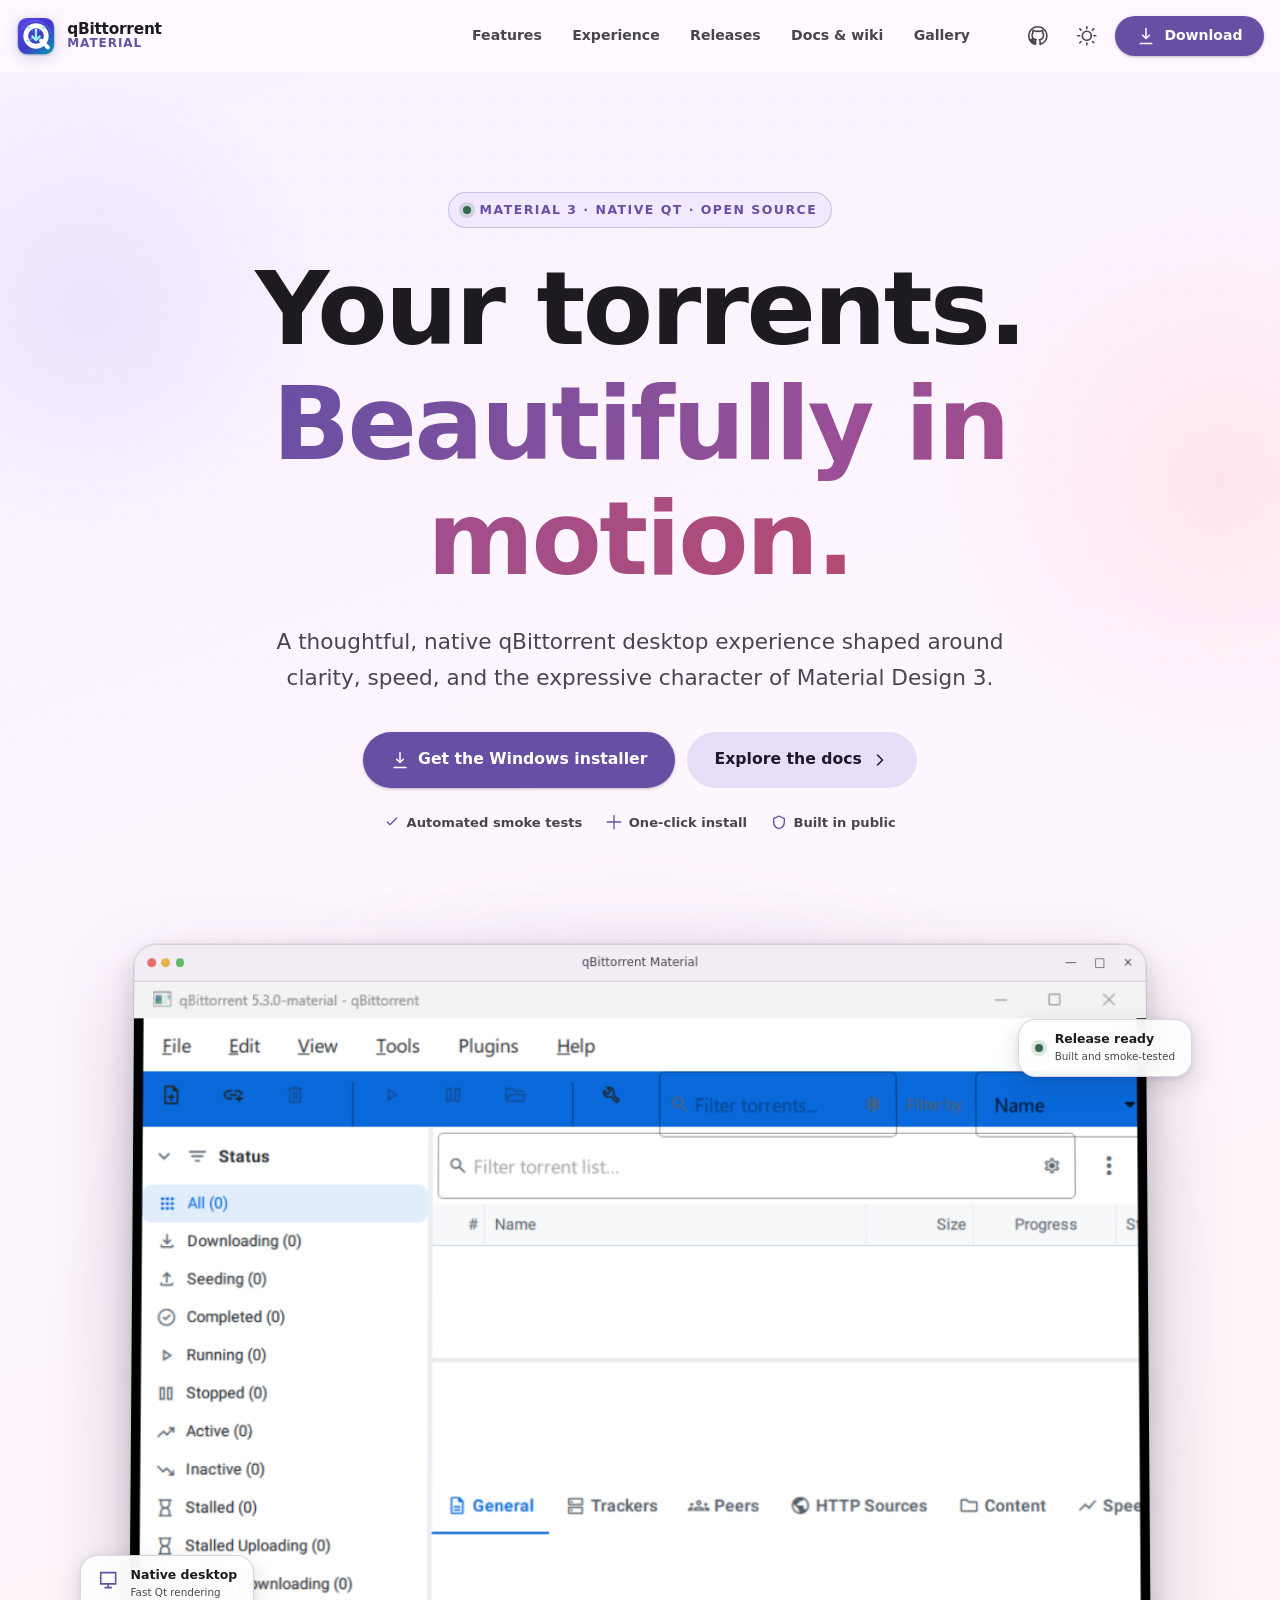
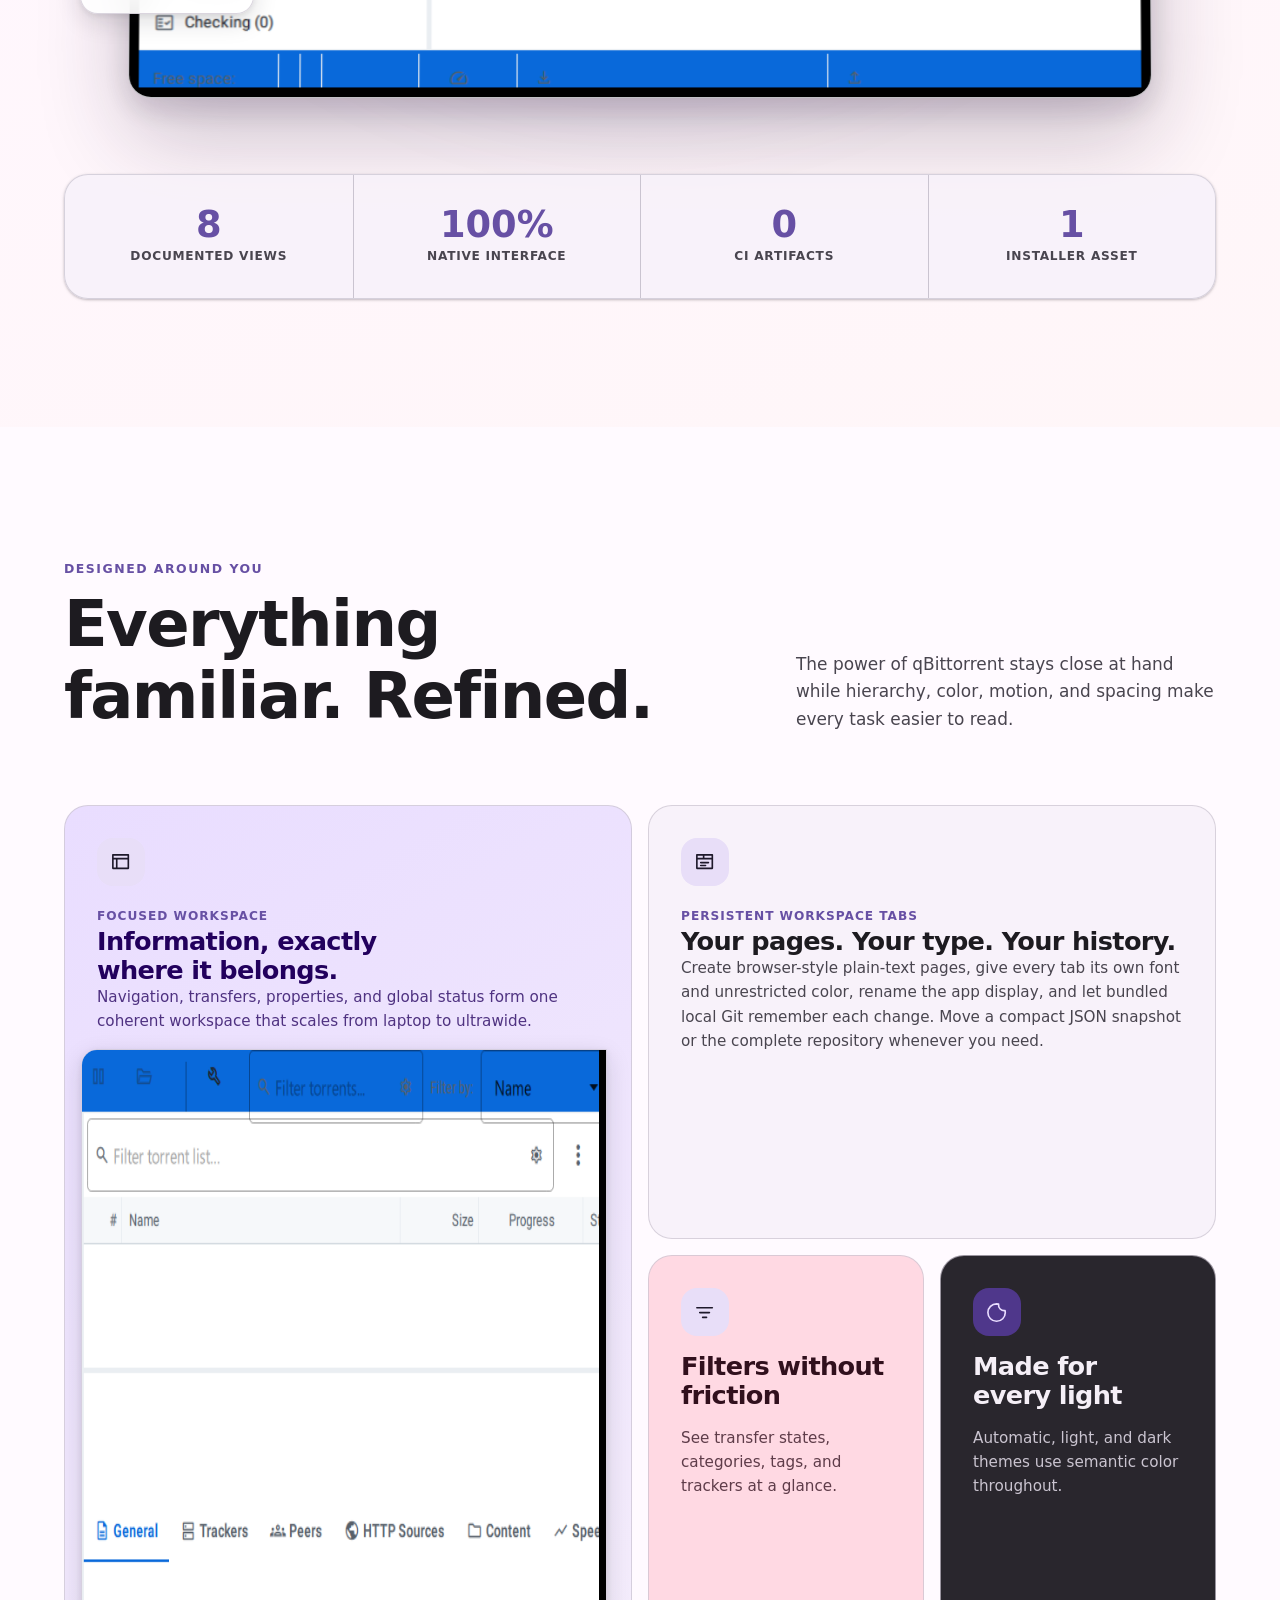
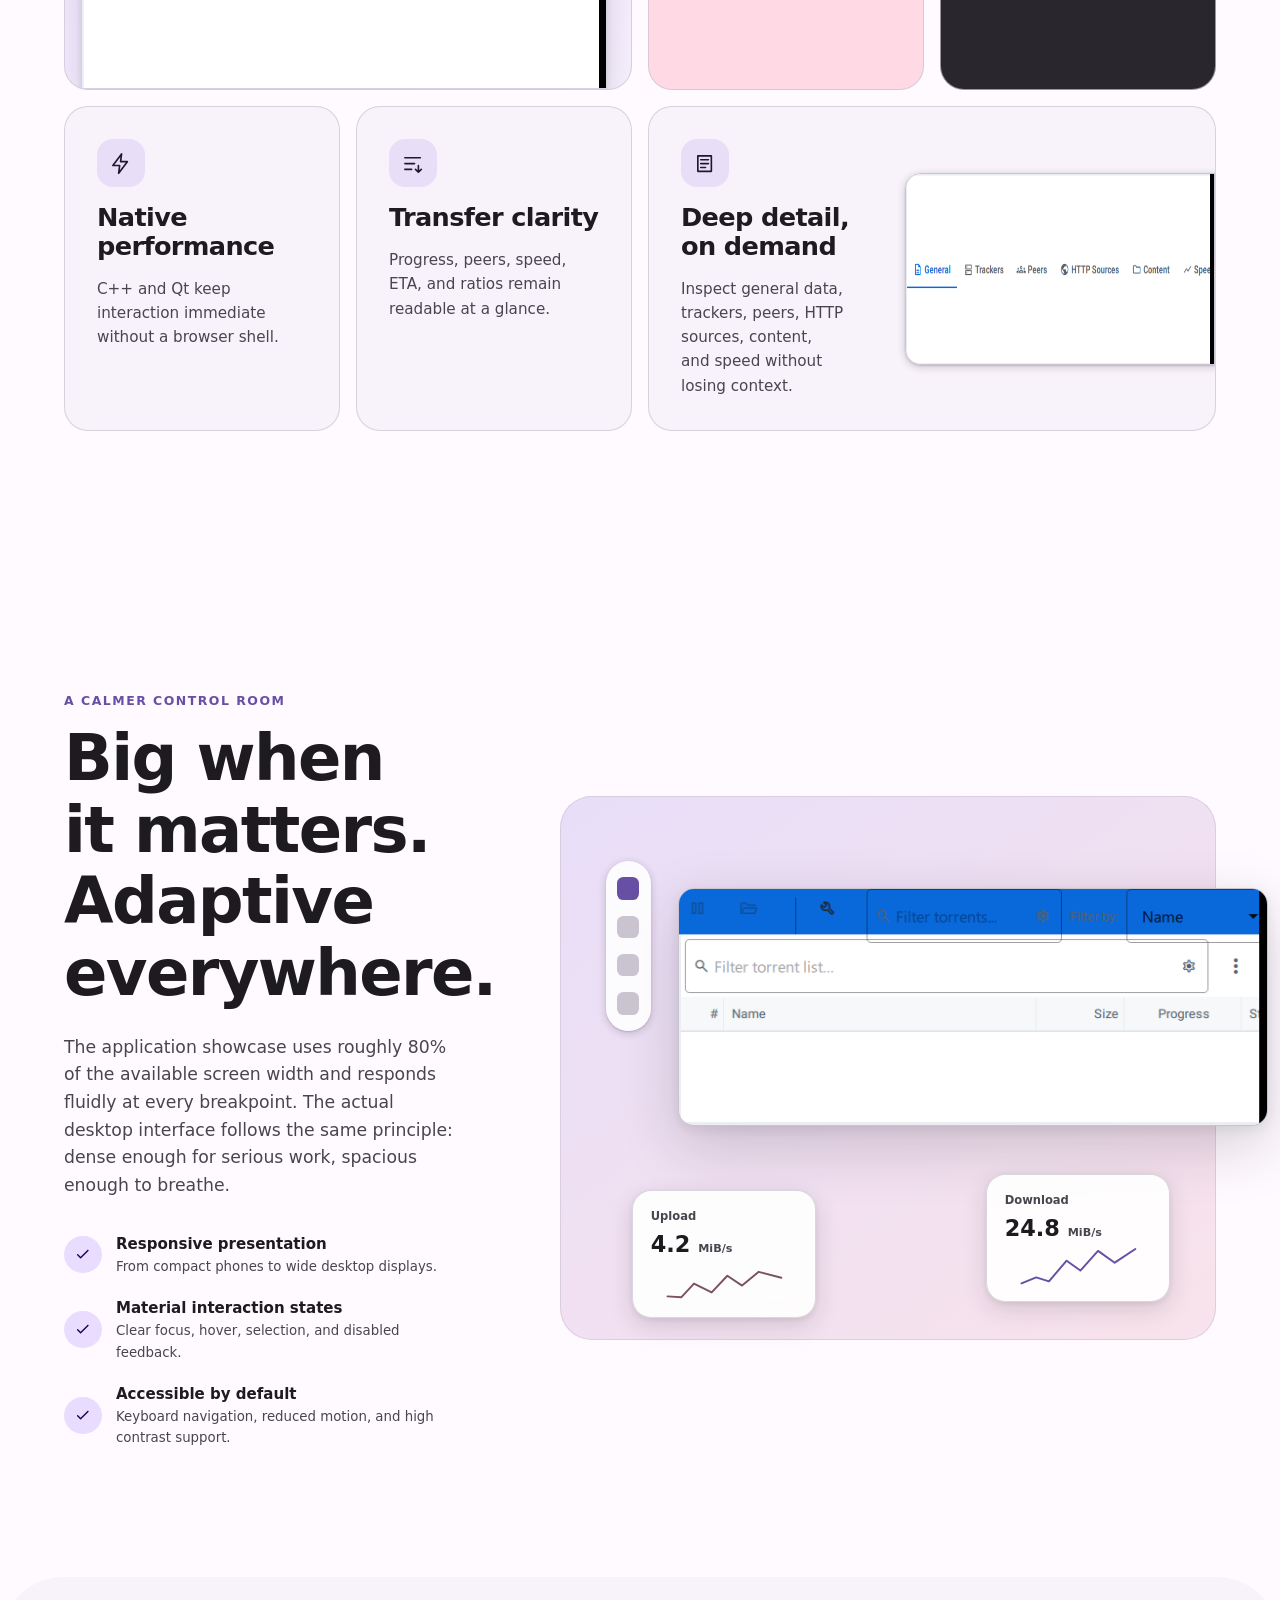
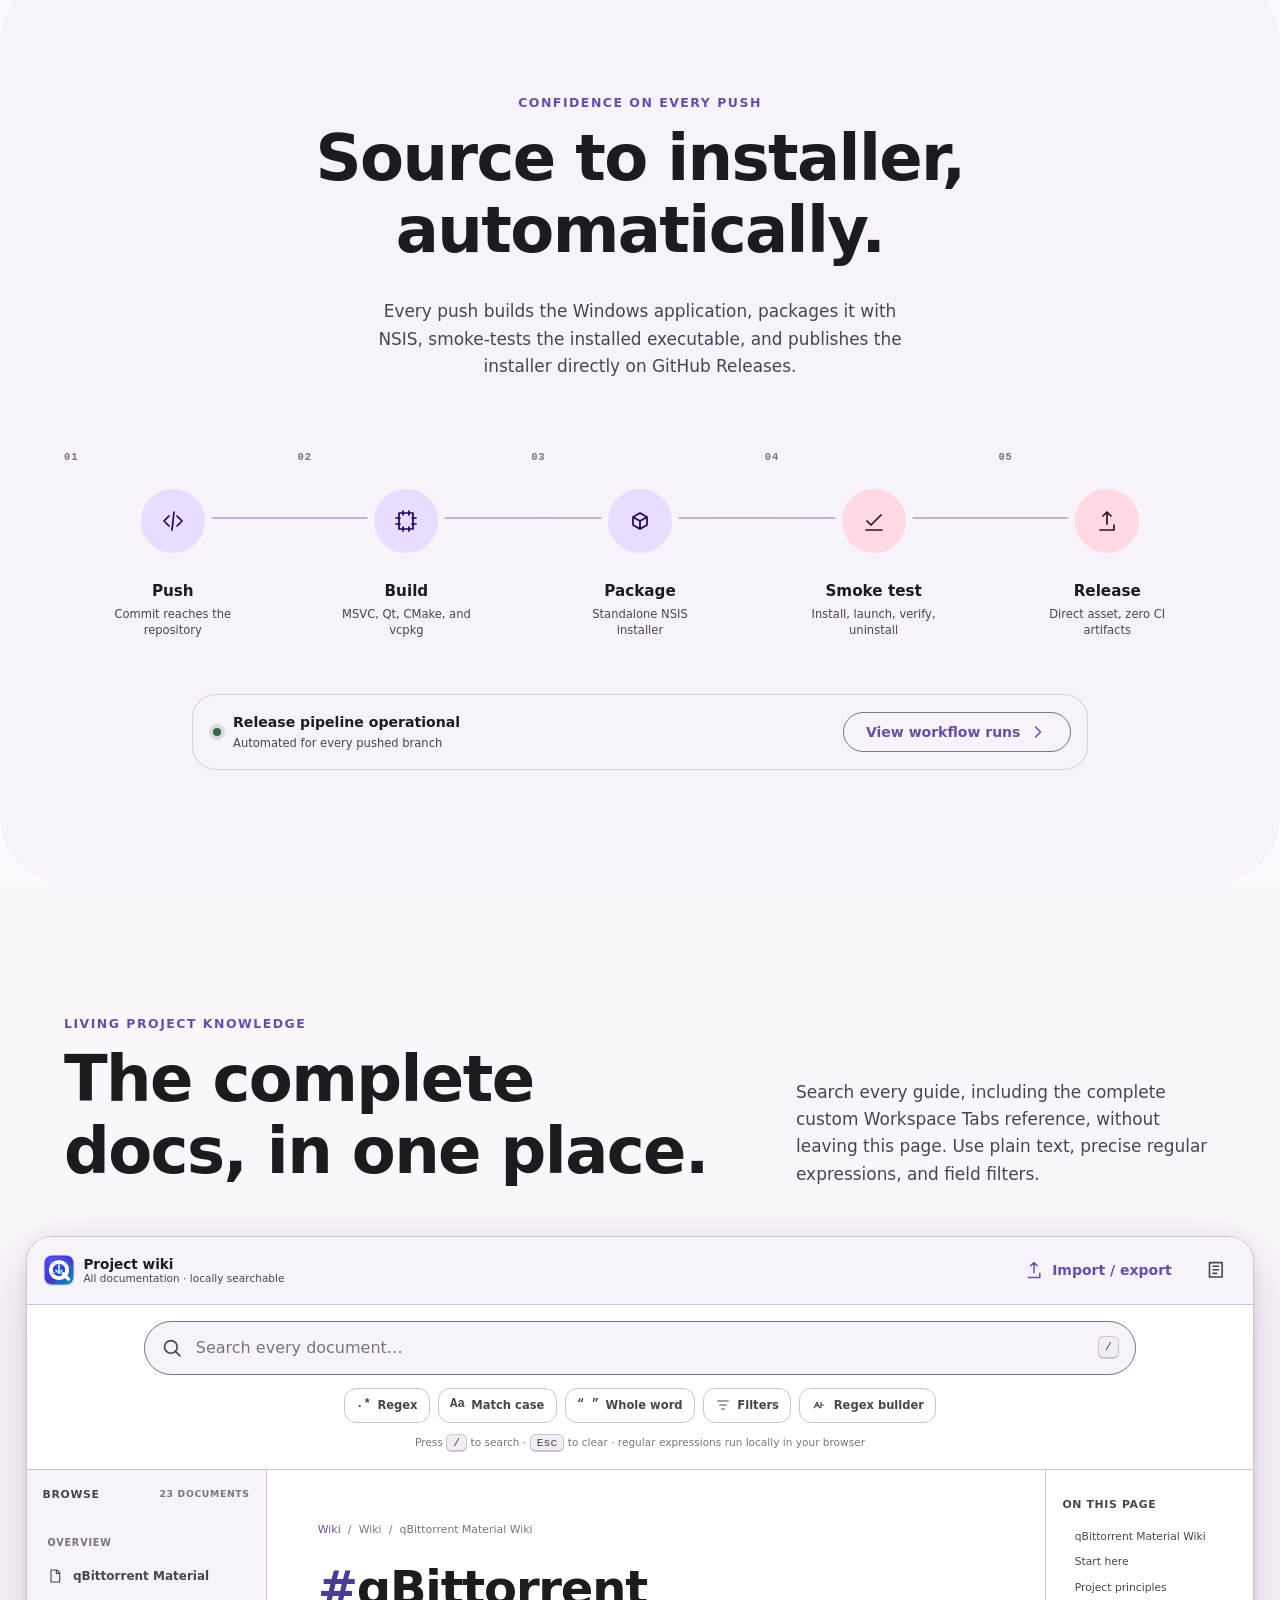
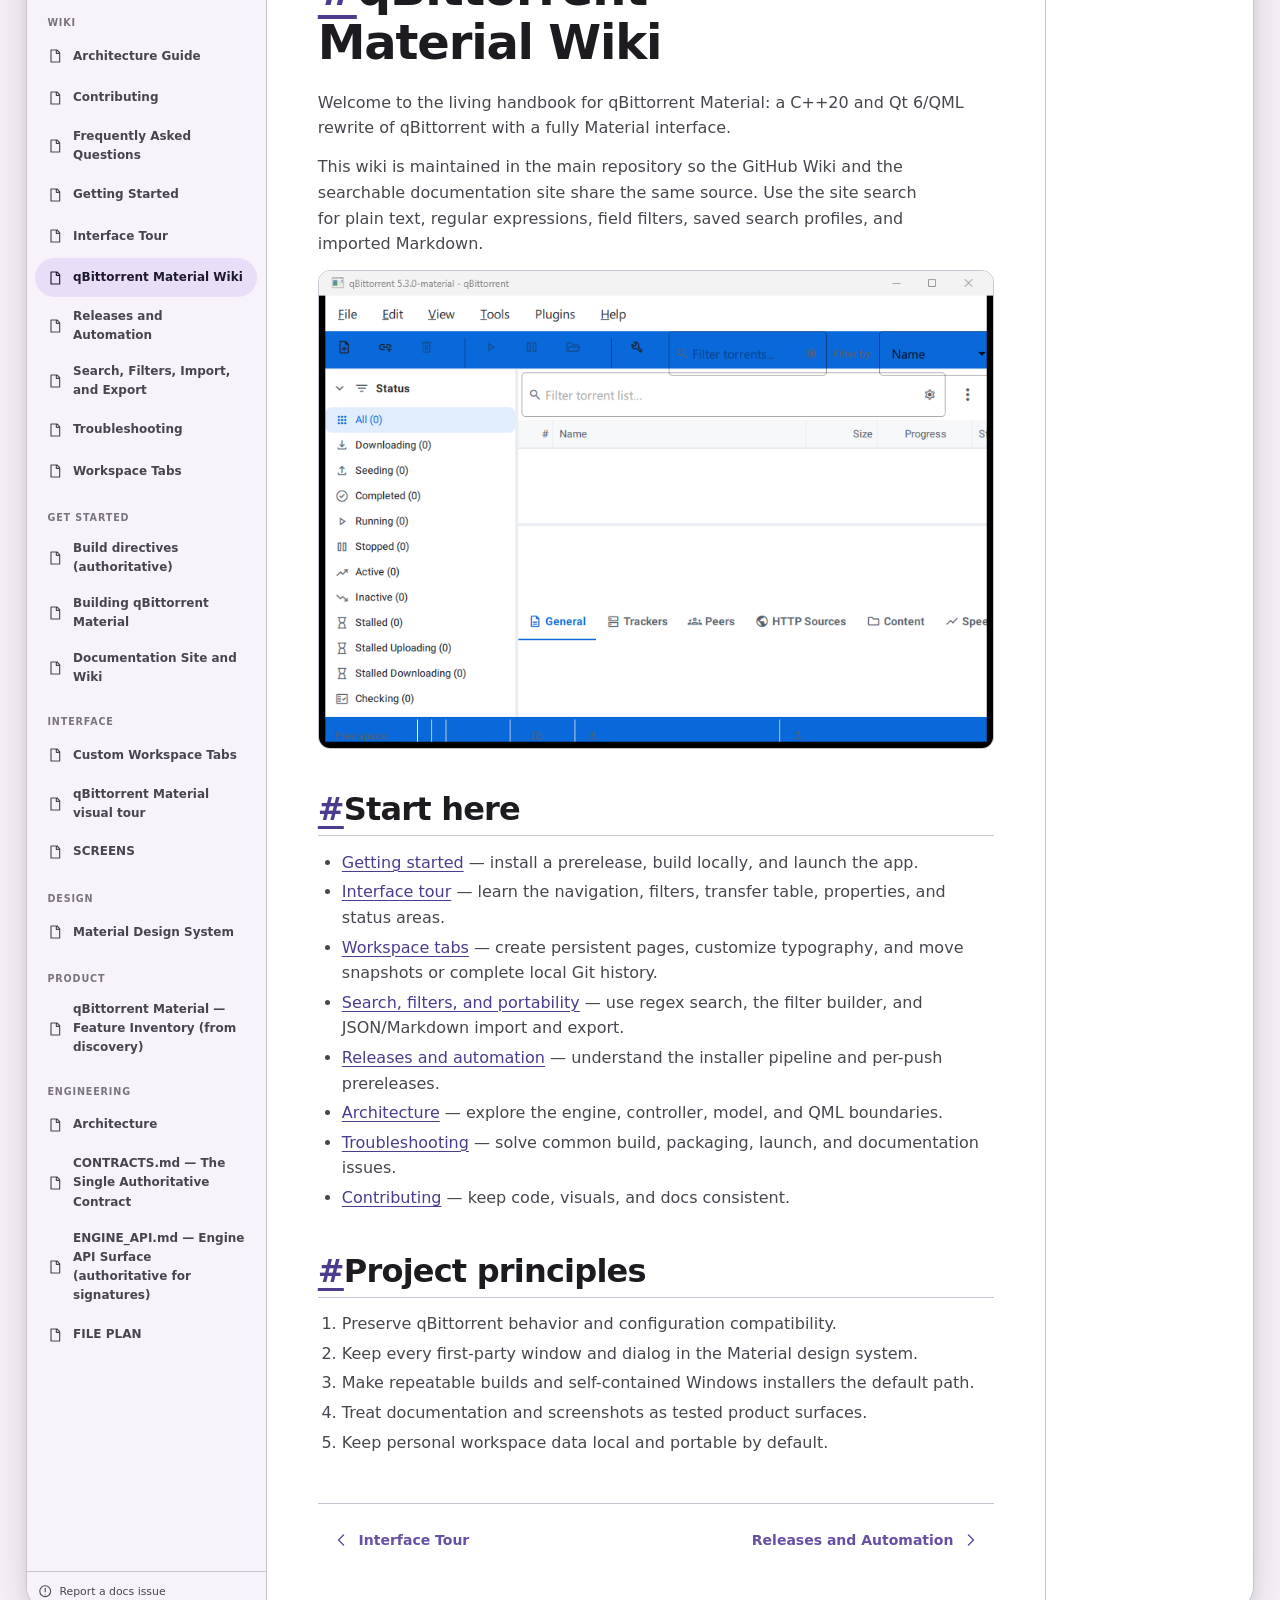
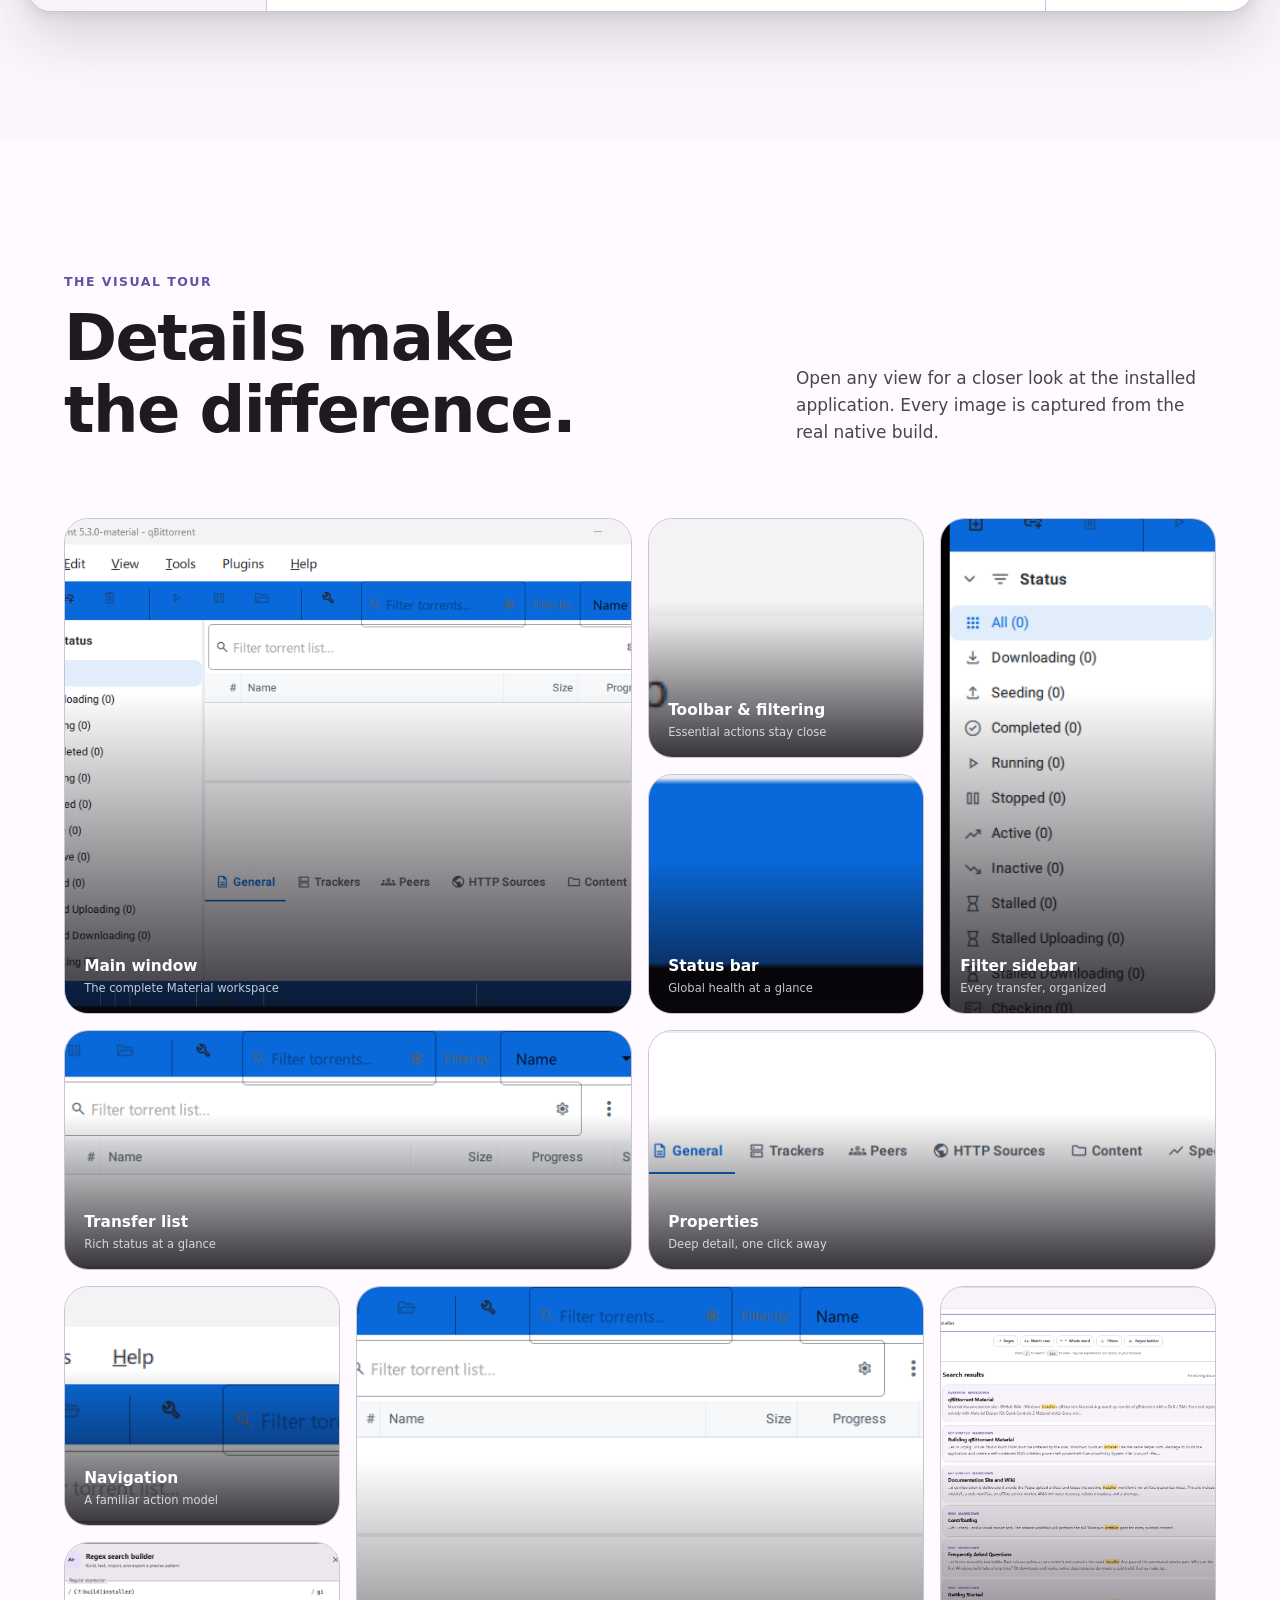
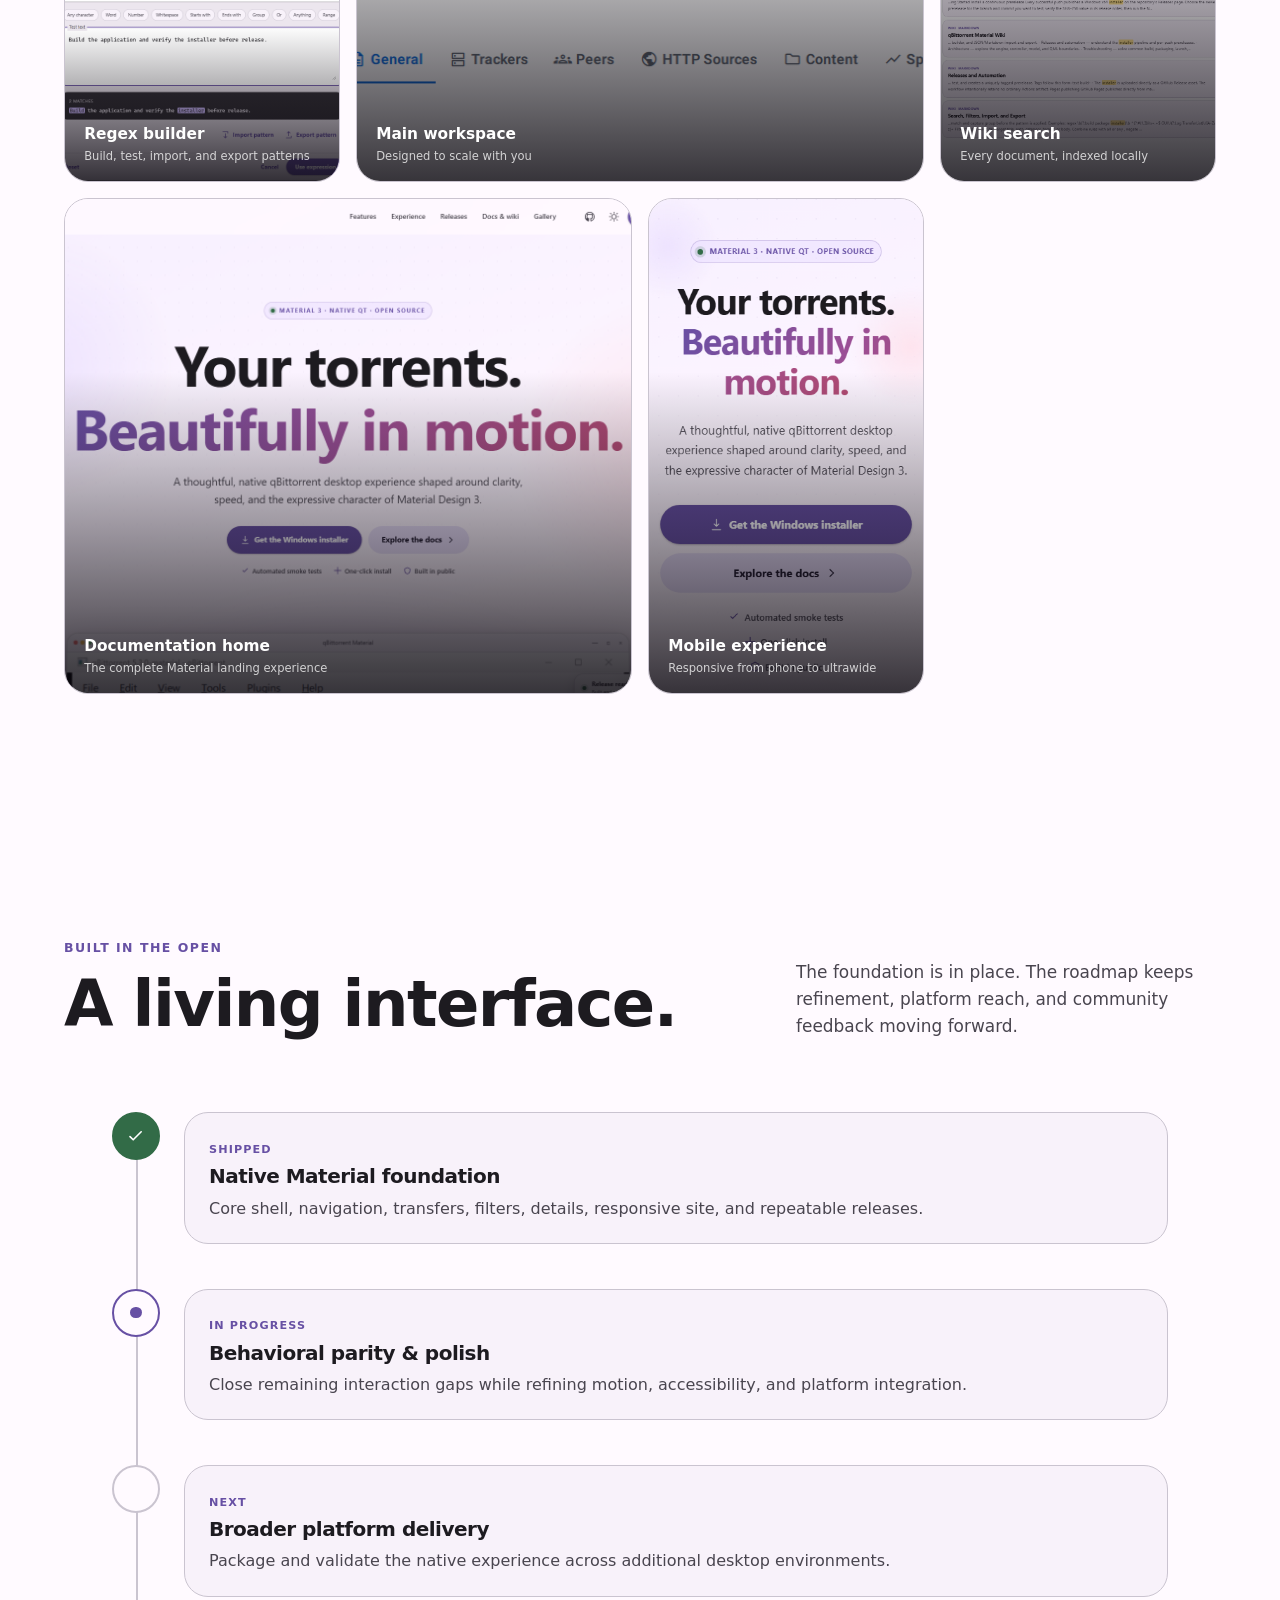
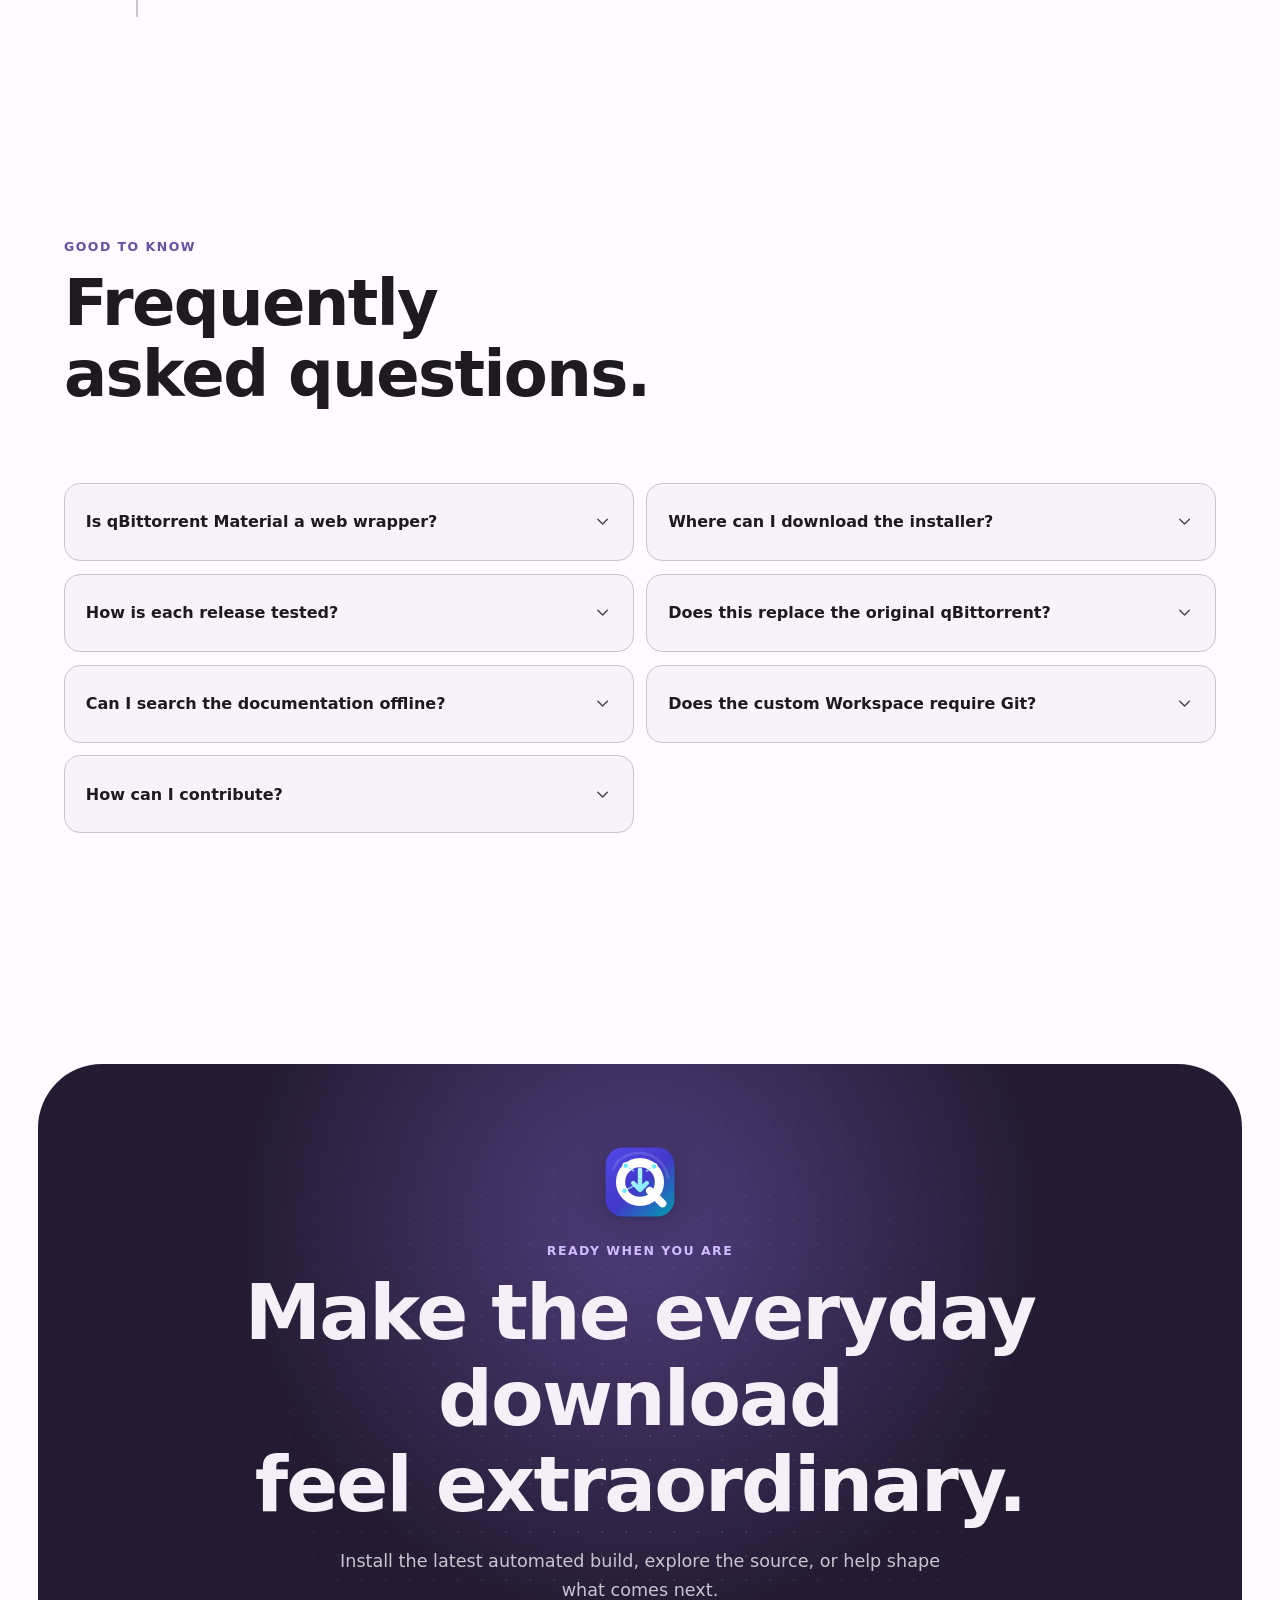
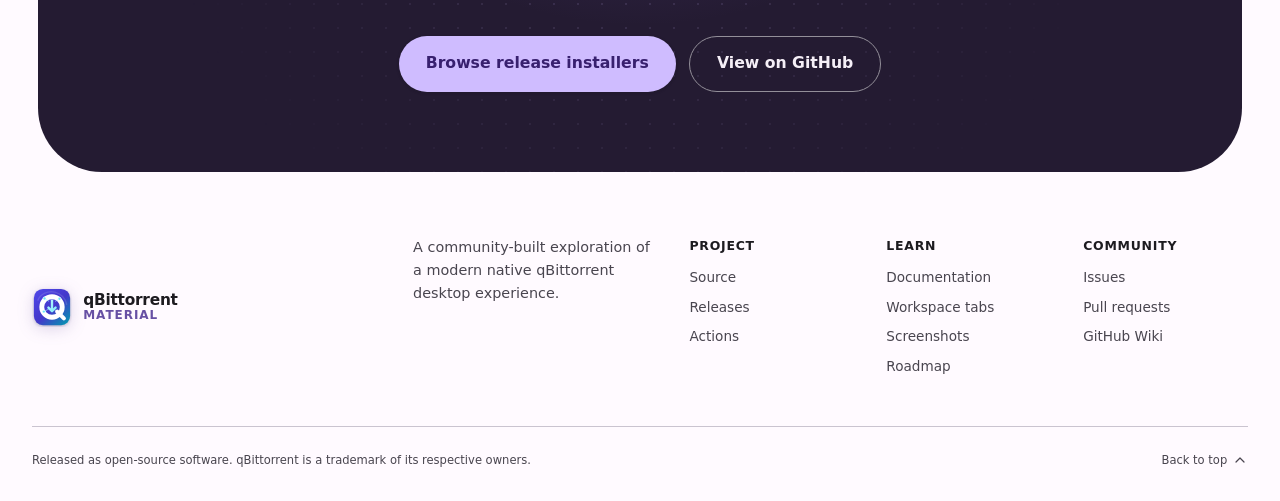
==== commit 8e7115a0: "Add persistent customizable workspace tabs" ====
--- a/docs/index.html
+++ b/docs/index.html
@@ -5,14 +5,17 @@
   <meta name="viewport" content="width=device-width, initial-scale=1, viewport-fit=cover">
   <meta name="theme-color" content="#6750a4">
   <meta name="color-scheme" content="light dark">
-  <meta name="description" content="qBittorrent Material is a modern, native Material 3 desktop experience for qBittorrent. Explore the app, screenshots, build pipeline, and complete searchable documentation.">
-  <meta name="keywords" content="qBittorrent, Material Design, Material 3, Qt, C++, BitTorrent, open source">
+  <meta name="description" content="qBittorrent Material is a modern, native Material 3 desktop experience with persistent custom workspace tabs, local Git history, automated installers, and complete searchable documentation.">
+  <meta name="keywords" content="qBittorrent, Material Design, Material 3, Qt, C++, BitTorrent, workspace tabs, local Git, open source">
   <meta property="og:type" content="website">
   <meta property="og:title" content="qBittorrent Material">
   <meta property="og:description" content="A modern native qBittorrent desktop experience with every project document in one searchable wiki.">
-  <meta property="og:image" content="images/app/01-main-window.png">
+  <meta property="og:url" content="https://codingmachineedge.github.io/qbittorrent-material/">
+  <meta property="og:image" content="https://codingmachineedge.github.io/qbittorrent-material/images/app/01-main-window.png">
   <meta name="twitter:card" content="summary_large_image">
   <title>qBittorrent Material — Native. Modern. Yours.</title>
+  <link rel="canonical" href="https://codingmachineedge.github.io/qbittorrent-material/">
+  <link rel="sitemap" type="application/xml" href="sitemap.xml">
   <link rel="icon" type="image/svg+xml" href="assets/logo-mark.svg">
   <link rel="manifest" href="manifest.webmanifest">
   <link rel="stylesheet" href="assets/site.css">
@@ -119,6 +122,10 @@
           <div><span class="feature-card__label">Focused workspace</span><h3>Information, exactly where it belongs.</h3><p>Navigation, transfers, properties, and global status form one coherent workspace that scales from laptop to ultrawide.</p></div>
           <img src="images/app/08-main-workspace.png" width="1098" height="640" loading="lazy" alt="Main qBittorrent Material workspace">
         </article>
+        <article class="feature-card feature-card--wide">
+          <div class="feature-card__icon"><svg aria-hidden="true" viewBox="0 0 24 24"><path d="M4 5h7v4H4zM11 5h9v4h-9zM4 9h16v10H4zM8 13h8m-8 3h5"/></svg></div>
+          <div><span class="feature-card__label">Persistent workspace tabs</span><h3>Your pages. Your type. Your history.</h3><p>Create browser-style plain-text pages, give every tab its own font and unrestricted color, rename the app display, and let bundled local Git remember each change. Move a compact JSON snapshot or the complete repository whenever you need.</p></div>
+        </article>
         <article class="feature-card feature-card--accent">
           <div class="feature-card__icon"><svg aria-hidden="true" viewBox="0 0 24 24"><path d="M4 7h16M7 12h10M10 17h4"/></svg></div>
           <h3>Filters without friction</h3><p>See transfer states, categories, tags, and trackers at a glance.</p>
@@ -182,14 +189,14 @@
     <section class="section wiki" id="wiki" aria-labelledby="wiki-title">
       <div class="section-heading wiki__heading">
         <div><span class="overline">Living project knowledge</span><h2 id="wiki-title">The complete docs, in one place.</h2></div>
-        <p>Search every guide, specification, contract, and design decision without leaving this page. Use plain text or precise regular expressions.</p>
+        <p>Search every guide, including the complete custom Workspace Tabs reference, without leaving this page. Use plain text, precise regular expressions, and field filters.</p>
       </div>
 
       <div class="wiki-shell" id="wiki-workspace">
         <div class="wiki-topbar">
           <div class="wiki-topbar__title"><img src="assets/logo-mark.svg" alt="" width="32" height="32"><span><strong>Project wiki</strong><small>All documentation · locally searchable</small></span></div>
           <div class="wiki-topbar__tools">
-            <button class="button button--text" id="open-import-export" type="button" aria-haspopup="dialog" aria-controls="import-export-dialog"><svg aria-hidden="true" viewBox="0 0 24 24"><path d="M12 3v12m0-12 4 4m-4-4L8 7M5 21h14v-5"/></svg>Import / export</button>
+            <button class="button button--text" id="open-import-export" type="button" aria-label="Import or export documentation" aria-haspopup="dialog" aria-controls="import-export-dialog"><svg aria-hidden="true" viewBox="0 0 24 24"><path d="M12 3v12m0-12 4 4m-4-4L8 7M5 21h14v-5"/></svg>Import / export</button>
             <a class="icon-button" href="https://github.com/codingmachineedge/qbittorrent-material/wiki" aria-label="Open the GitHub Wiki" title="Open GitHub Wiki"><svg aria-hidden="true" viewBox="0 0 24 24"><path d="M5 4h14v16H5zM9 8h6m-6 4h6m-6 4h4"/></svg></a>
           </div>
         </div>
@@ -290,11 +297,18 @@
           <img src="images/app/08-main-workspace.png" width="1098" height="640" loading="lazy" alt="The main workspace at a closer crop">
           <span><strong>Main workspace</strong><small>Designed to scale with you</small></span><i aria-hidden="true"><svg viewBox="0 0 24 24"><path d="M8 3H3v5m13-5h5v5M3 16v5h5m13-5v5h-5"/></svg></i>
         </button>
+        <!-- WORKSPACE_SCREENSHOT_SLOTS
+          Add verified installed-app gallery cards here for:
+          images/app/09-custom-workspace-tabs.png
+          images/app/10-tab-context-menu.png
+          images/app/11-tab-typography-color.png
+          images/app/12-workspace-portability.png
+        -->
         <button class="gallery-card gallery-card--hero" type="button" data-lightbox="images/site/01-landing-desktop.png" data-caption="Material landing page — the project, release path, and app at a glance">
           <img src="images/site/01-landing-desktop.png" width="1440" height="1000" loading="lazy" alt="qBittorrent Material documentation landing page on desktop">
           <span><strong>Documentation home</strong><small>The complete Material landing experience</small></span><i aria-hidden="true"><svg viewBox="0 0 24 24"><path d="M8 3H3v5m13-5h5v5M3 16v5h5m13-5v5h-5"/></svg></i>
         </button>
-        <button class="gallery-card gallery-card--tall" type="button" data-lightbox="images/site/02-wiki-search.png" data-caption="Embedded wiki search — 21 documents with highlighted local results">
+        <button class="gallery-card gallery-card--tall" type="button" data-lightbox="images/site/02-wiki-search.png" data-caption="Embedded wiki search — the complete locally indexed corpus">
           <img src="images/site/02-wiki-search.png" width="1384" height="1555" loading="lazy" alt="Embedded documentation wiki showing highlighted installer search results">
           <span><strong>Wiki search</strong><small>Every document, indexed locally</small></span><i aria-hidden="true"><svg viewBox="0 0 24 24"><path d="M8 3H3v5m13-5h5v5M3 16v5h5m13-5v5h-5"/></svg></i>
         </button>
@@ -331,6 +345,7 @@
         <details><summary>How is each release tested?<svg aria-hidden="true" viewBox="0 0 24 24"><path d="m6 9 6 6 6-6"/></svg></summary><p>GitHub Actions builds the app, creates an NSIS package, installs it silently, launches and verifies the executable, then performs a clean uninstall.</p></details>
         <details><summary>Does this replace the original qBittorrent?<svg aria-hidden="true" viewBox="0 0 24 24"><path d="m6 9 6 6 6-6"/></svg></summary><p>It is a distinct Material-oriented desktop project built around qBittorrent behavior and concepts. Review the current feature specification before relying on it as a daily-driver replacement.</p></details>
         <details><summary>Can I search the documentation offline?<svg aria-hidden="true" viewBox="0 0 24 24"><path d="m6 9 6 6 6-6"/></svg></summary><p>Yes. The entire wiki index and search engine run locally in your browser with no external service or JavaScript dependency.</p></details>
+        <details><summary>Does the custom Workspace require Git?<svg aria-hidden="true" viewBox="0 0 24 24"><path d="m6 9 6 6 6-6"/></svg></summary><p>No separate installation is required. Bundled libgit2 saves each persistent page and its appearance to a managed local repository, with JSON and complete-repository export options.</p></details>
         <details><summary>How can I contribute?<svg aria-hidden="true" viewBox="0 0 24 24"><path d="m6 9 6 6 6-6"/></svg></summary><p>Start with the building and architecture pages in the wiki, then open an issue or pull request on GitHub.</p></details>
       </div>
     </section>
@@ -349,7 +364,7 @@
     <div class="site-footer__main">
       <a class="brand" href="#home"><img class="brand__mark" src="assets/logo-mark.svg" alt="" width="40" height="40"><span class="brand__wordmark"><strong>qBittorrent</strong><span>Material</span></span></a>
       <p>A community-built exploration of a modern native qBittorrent desktop experience.</p>
-      <nav aria-label="Footer navigation"><div><strong>Project</strong><a href="https://github.com/codingmachineedge/qbittorrent-material">Source</a><a href="https://github.com/codingmachineedge/qbittorrent-material/releases">Releases</a><a href="https://github.com/codingmachineedge/qbittorrent-material/actions">Actions</a></div><div><strong>Learn</strong><a href="#wiki">Documentation</a><a href="#gallery">Screenshots</a><a href="#roadmap">Roadmap</a></div><div><strong>Community</strong><a href="https://github.com/codingmachineedge/qbittorrent-material/issues">Issues</a><a href="https://github.com/codingmachineedge/qbittorrent-material/pulls">Pull requests</a><a href="https://github.com/codingmachineedge/qbittorrent-material/wiki">GitHub Wiki</a></div></nav>
+      <nav aria-label="Footer navigation"><div><strong>Project</strong><a href="https://github.com/codingmachineedge/qbittorrent-material">Source</a><a href="https://github.com/codingmachineedge/qbittorrent-material/releases">Releases</a><a href="https://github.com/codingmachineedge/qbittorrent-material/actions">Actions</a></div><div><strong>Learn</strong><a href="#wiki">Documentation</a><a href="#wiki/wiki-workspace-tabs">Workspace tabs</a><a href="#gallery">Screenshots</a><a href="#roadmap">Roadmap</a></div><div><strong>Community</strong><a href="https://github.com/codingmachineedge/qbittorrent-material/issues">Issues</a><a href="https://github.com/codingmachineedge/qbittorrent-material/pulls">Pull requests</a><a href="https://github.com/codingmachineedge/qbittorrent-material/wiki">GitHub Wiki</a></div></nav>
     </div>
     <div class="site-footer__legal"><span>Released as open-source software. qBittorrent is a trademark of its respective owners.</span><a href="#home">Back to top <svg aria-hidden="true" viewBox="0 0 24 24"><path d="m6 15 6-6 6 6"/></svg></a></div>
   </footer>
@@ -386,7 +401,7 @@
     <form method="dialog">
       <header><div><span class="dialog-icon"><svg aria-hidden="true" viewBox="0 0 24 24"><path d="M8 3H5a2 2 0 0 0-2 2v14h16v-3M12 3h7v7m0-7-9 9"/></svg></span><span><strong id="import-export-title">Import &amp; export</strong><small>Bring in Markdown or save a portable wiki snapshot</small></span></div><button class="icon-button" value="cancel" aria-label="Close import and export"><svg aria-hidden="true" viewBox="0 0 24 24"><path d="M6 6l12 12M18 6 6 18"/></svg></button></header>
       <div class="dialog-body transfer-options">
-        <section><div class="transfer-options__icon"><svg aria-hidden="true" viewBox="0 0 24 24"><path d="M12 21V9m0 12-4-4m4 4 4-4M5 3h14v5"/></svg></div><div><h3>Import documentation</h3><p>Add local Markdown, text, or JSON wiki bundles to this browser session. Files never leave your device.</p><label class="button button--tonal" for="import-files"><svg aria-hidden="true" viewBox="0 0 24 24"><path d="M12 5v14M5 12h14"/></svg>Choose files</label><input id="import-files" type="file" accept=".md,.markdown,.txt,.json,text/markdown,text/plain,application/json" multiple hidden><div id="import-file-list" class="import-file-list" aria-live="polite"></div><button class="button button--text danger-text" id="clear-imports" type="button">Clear imported pages</button></div></section>
+        <section><div class="transfer-options__icon"><svg aria-hidden="true" viewBox="0 0 24 24"><path d="M12 21V9m0 12-4-4m4 4 4-4M5 3h14v5"/></svg></div><div><h3>Import documentation</h3><p>Add local Markdown, text, or JSON wiki bundles to this browser session. Files never leave your device, and remote images in imported Markdown are blocked. Browser storage is shared by Pages sites on this owner’s <code>github.io</code> origin, so do not import secrets.</p><button class="button button--tonal" id="choose-import-files" type="button"><svg aria-hidden="true" viewBox="0 0 24 24"><path d="M12 5v14M5 12h14"/></svg>Choose files</button><input id="import-files" class="sr-only" type="file" accept=".md,.markdown,.txt,.json,text/markdown,text/plain,application/json" multiple tabindex="-1"><div id="import-file-list" class="import-file-list" aria-live="polite"></div><button class="button button--text danger-text" id="clear-imports" type="button">Clear imported pages</button></div></section>
         <section><div class="transfer-options__icon"><svg aria-hidden="true" viewBox="0 0 24 24"><path d="M12 3v12m0-12 4 4m-4-4L8 7M5 21h14v-5"/></svg></div><div><h3>Export your workspace</h3><p>Download the full wiki index or save the current search, options, filters, and matching results.</p><div class="transfer-options__buttons"><button class="button button--tonal" id="export-wiki" type="button">Export wiki JSON</button><button class="button button--outlined" id="export-search" type="button">Export search JSON</button></div></div></section>
       </div>
       <footer><span></span><span></span><button class="button button--filled" value="close">Done</button></footer>
--- a/docs/assets/site.css
+++ b/docs/assets/site.css
@@ -451,6 +451,7 @@
   @keyframes shimmer { to { background-position: -200% 0; } }
 
   .doc-article { min-width: 0; padding: clamp(1.5rem, 4vw, 3.5rem); outline: 0; }
+  .doc-article:focus-visible { outline: 3px solid var(--primary); outline-offset: -3px; }
   .breadcrumbs { display: flex; flex-wrap: wrap; gap: .45rem; margin-bottom: 1.5rem; color: var(--outline); font-size: .68rem; }
   .breadcrumbs a { color: var(--primary); text-decoration: none; }
   .article-loading > h3 { margin: .55rem 0 1rem; font-size: clamp(1.75rem, 4vw, 2.8rem); }
@@ -485,6 +486,7 @@
   .doc-article__content th { background: var(--surface-container); }
   .doc-article__content hr { height: 1px; border: 0; background: var(--outline-variant); margin: 2rem 0; }
   .doc-article__content img { height: auto; border: 1px solid var(--outline-variant); border-radius: var(--radius-sm); }
+  .blocked-image { display: inline-flex; align-items: center; border: 1px dashed var(--outline); border-radius: var(--radius-sm); background: var(--surface-container); padding: .55rem .75rem; color: var(--on-surface-variant); font-size: .75rem; }
   .doc-article__content mark, .search-highlight { border-radius: .15rem; background: color-mix(in srgb, #ffd54f 65%, var(--surface)); color: #332b00; padding-inline: .08rem; }
 
   .article-toc { border-left: 1px solid var(--outline-variant); padding: 1.25rem 1rem; }
@@ -635,7 +637,9 @@
     .wiki { padding-inline: 0; }
     .wiki__heading { padding-inline: 1rem; }
     .wiki-shell { width: 100%; margin: 0; border-right: 0; border-left: 0; border-radius: 0; }
-    .wiki-topbar__title small, .wiki-topbar .button { display: none; }
+    .wiki-topbar__title small { display: none; }
+    .wiki-topbar .button { width: 2.75rem; min-width: 2.75rem; padding: .65rem; font-size: 0; }
+    .wiki-topbar .button svg { width: 1.15rem; height: 1.15rem; margin: 0; }
     .wiki-layout { grid-template-columns: 1fr; }
     .doc-sidebar { max-height: 15rem; border-right: 0; border-bottom: 1px solid var(--outline-variant); }
     #doc-nav { display: grid; grid-auto-columns: minmax(10rem, 42vw); grid-auto-flow: column; overflow: auto hidden; }
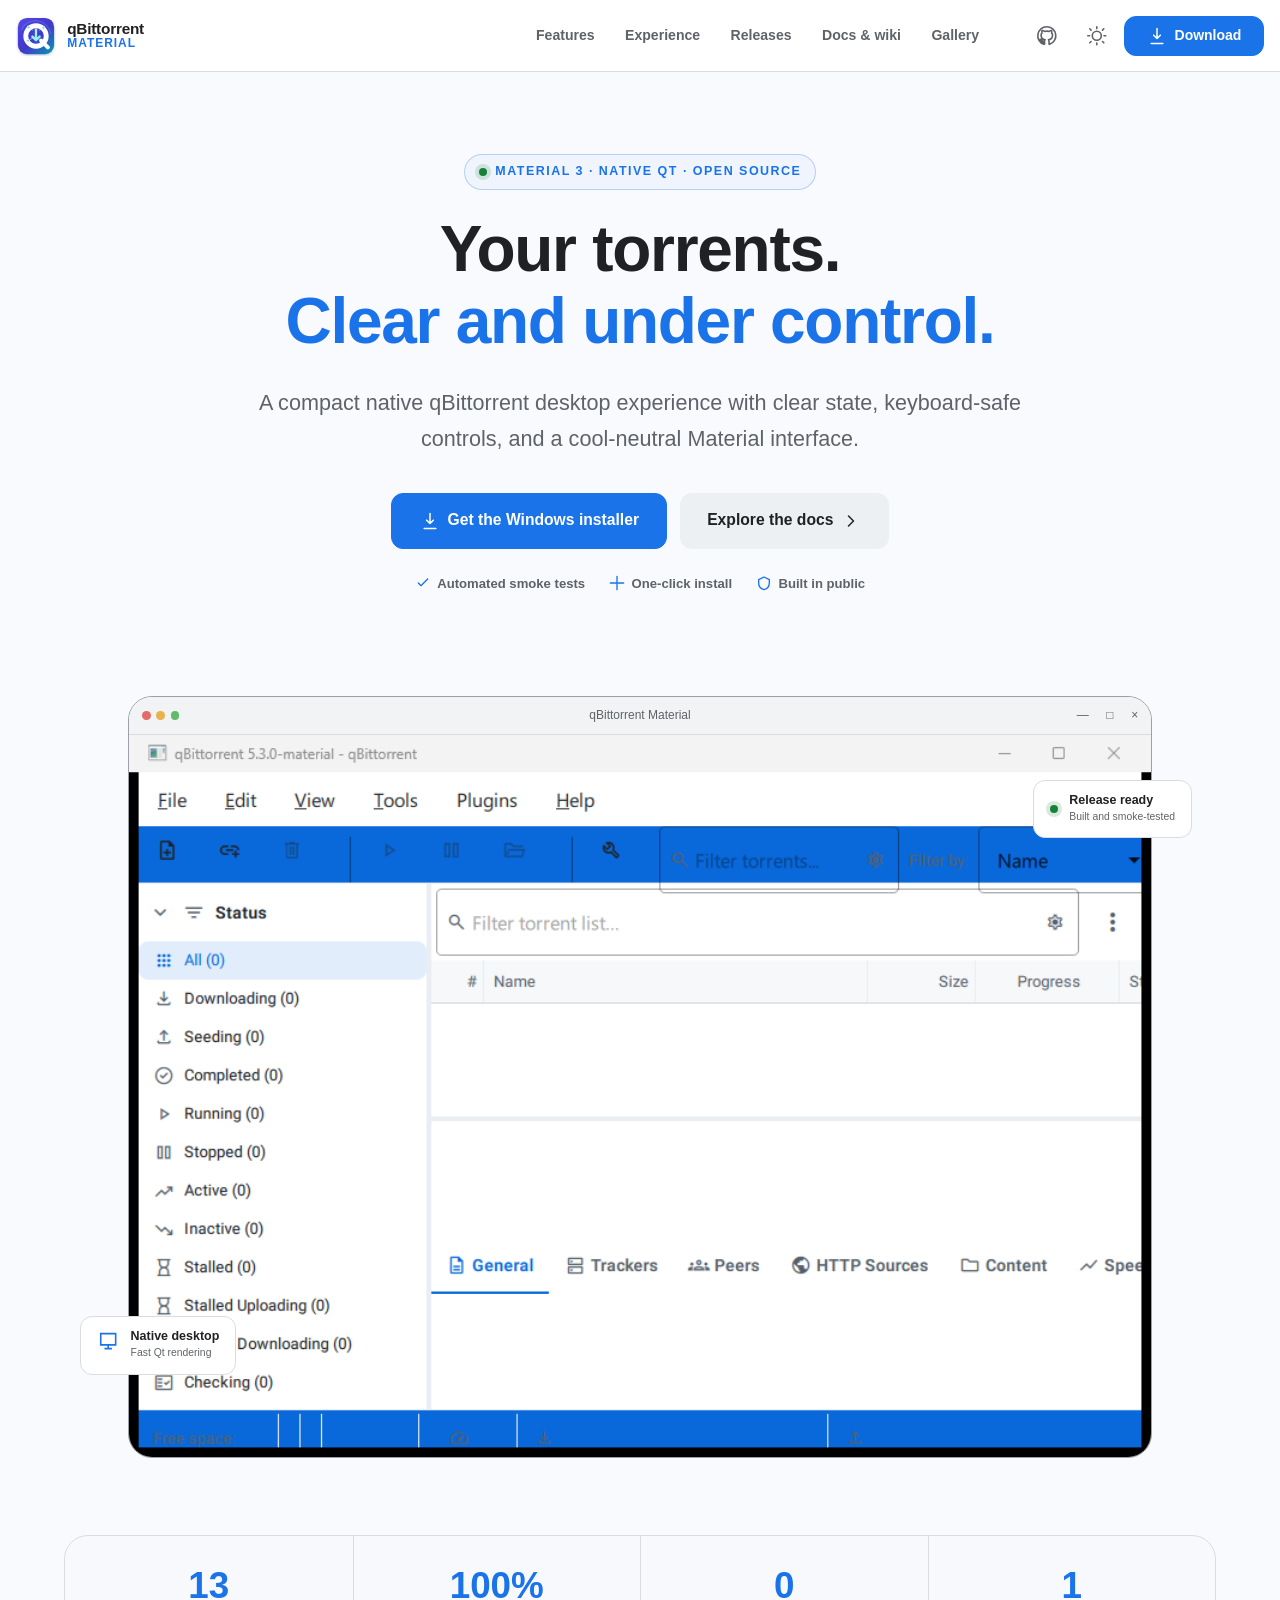
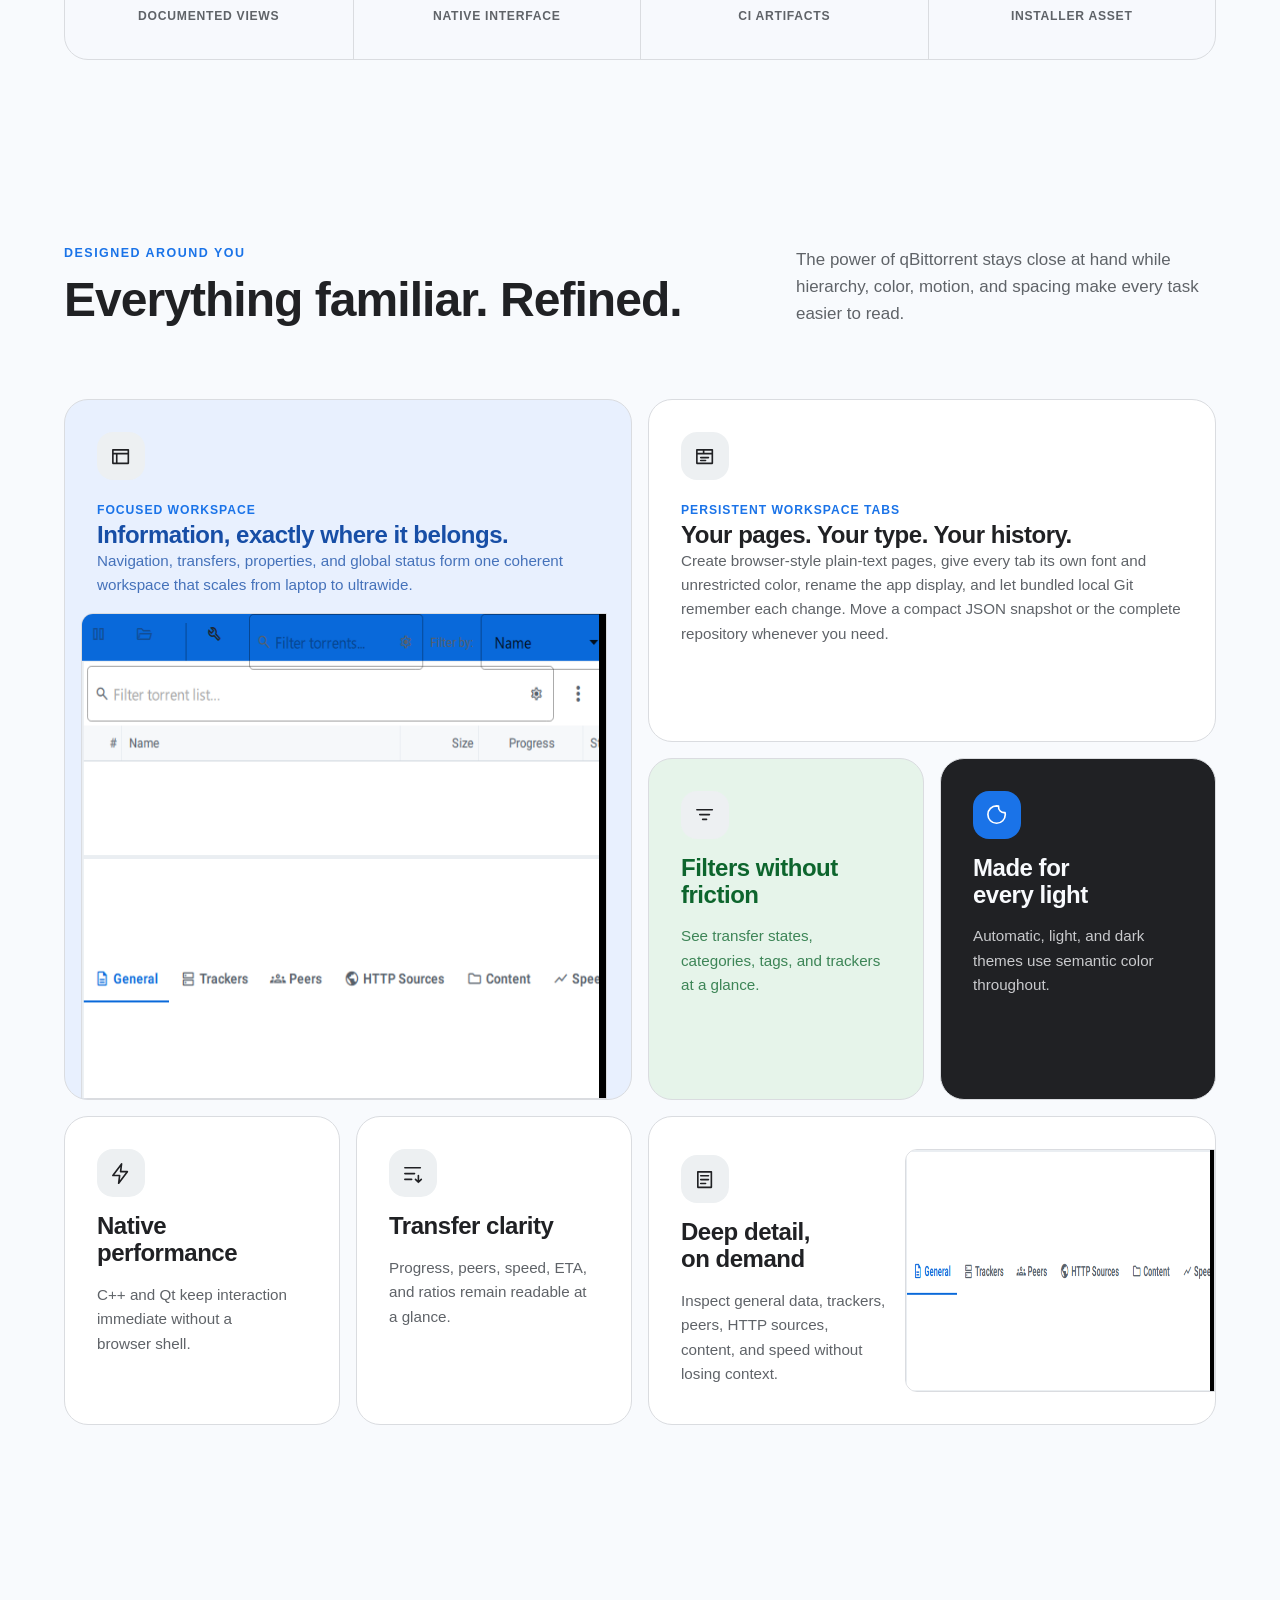
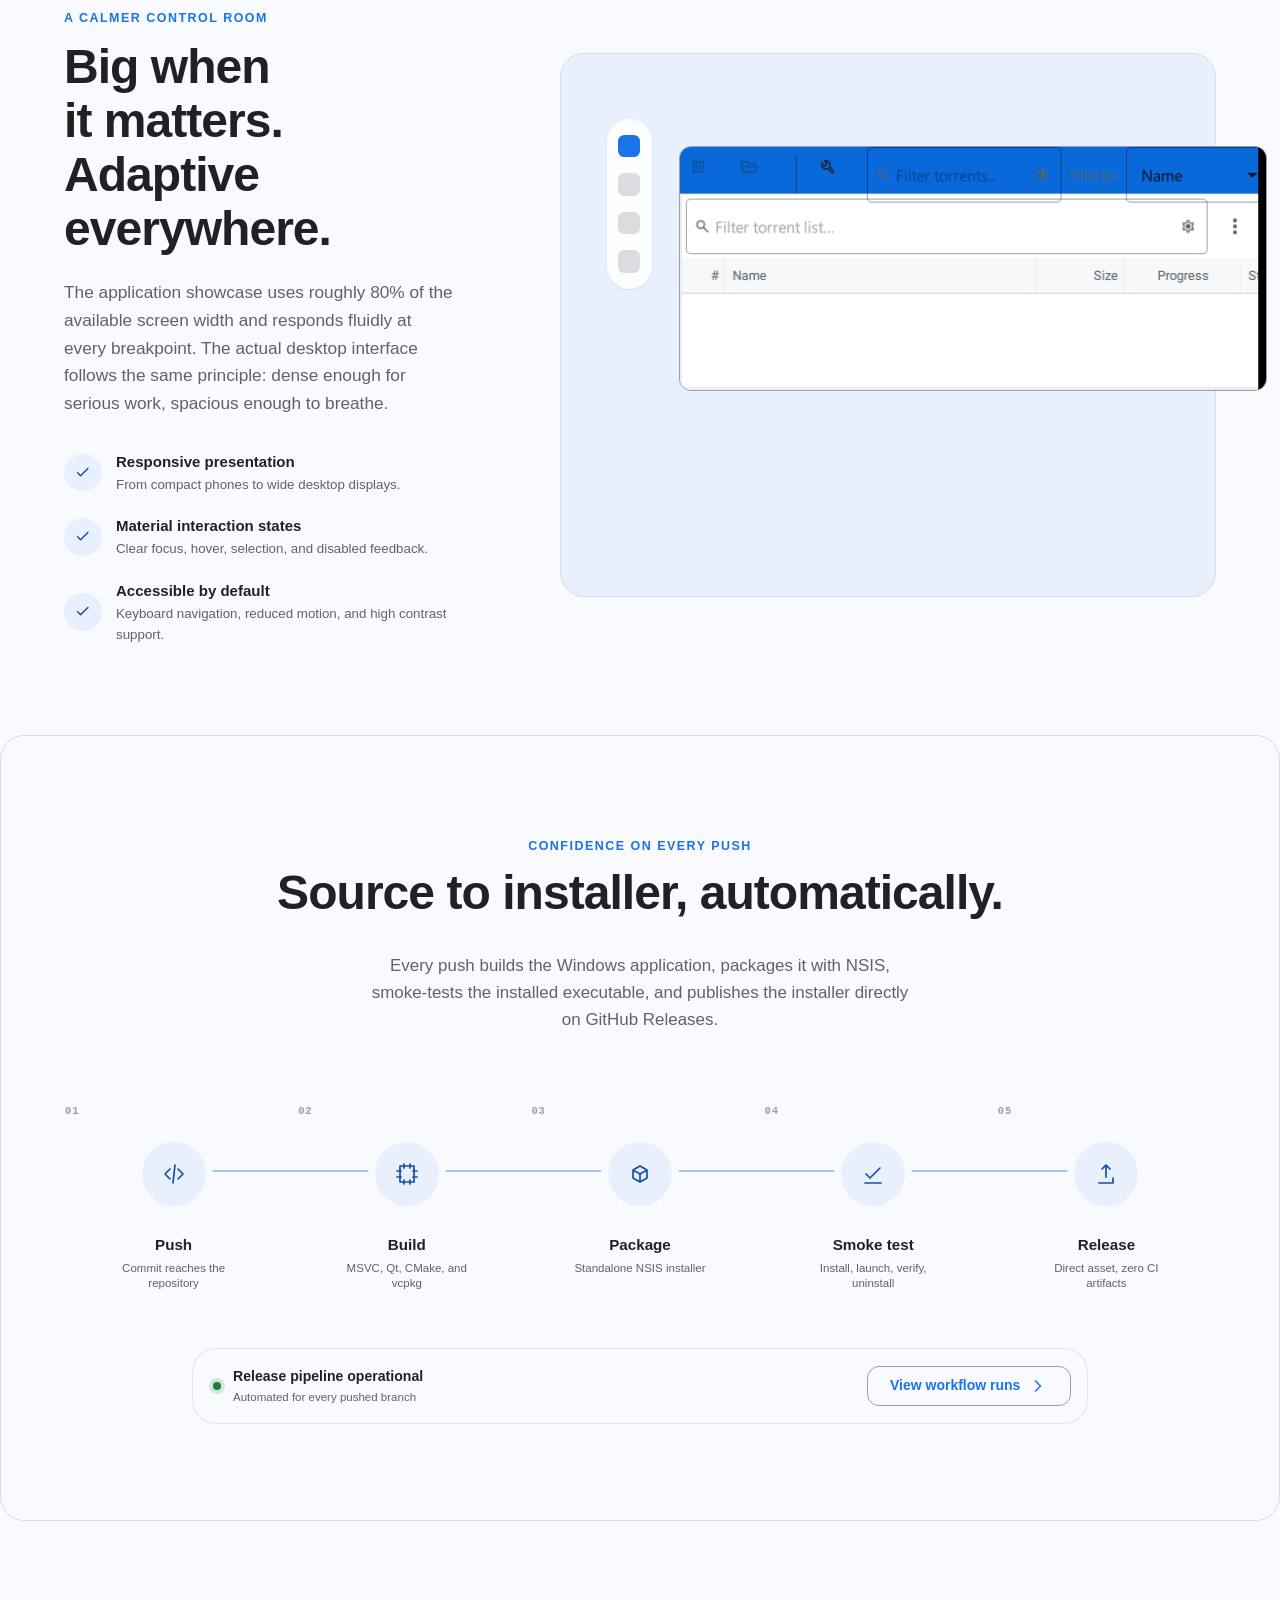
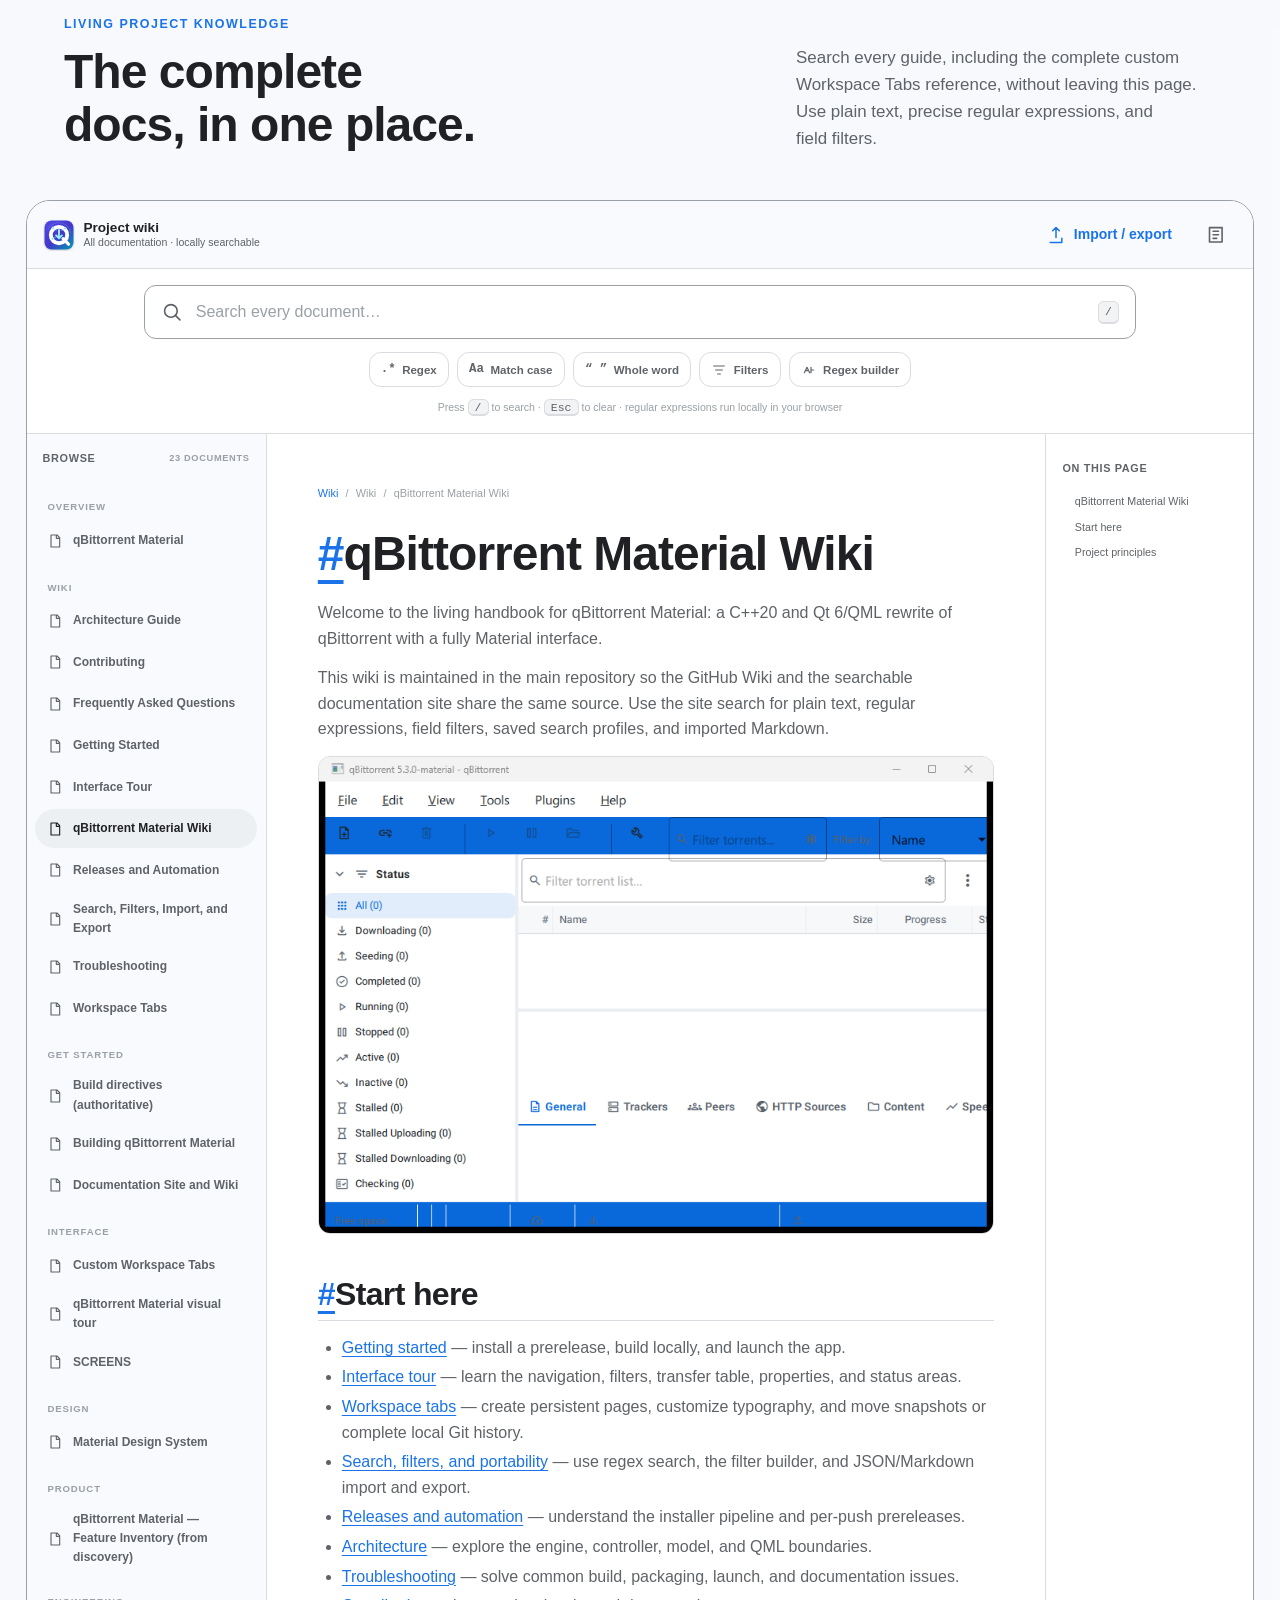
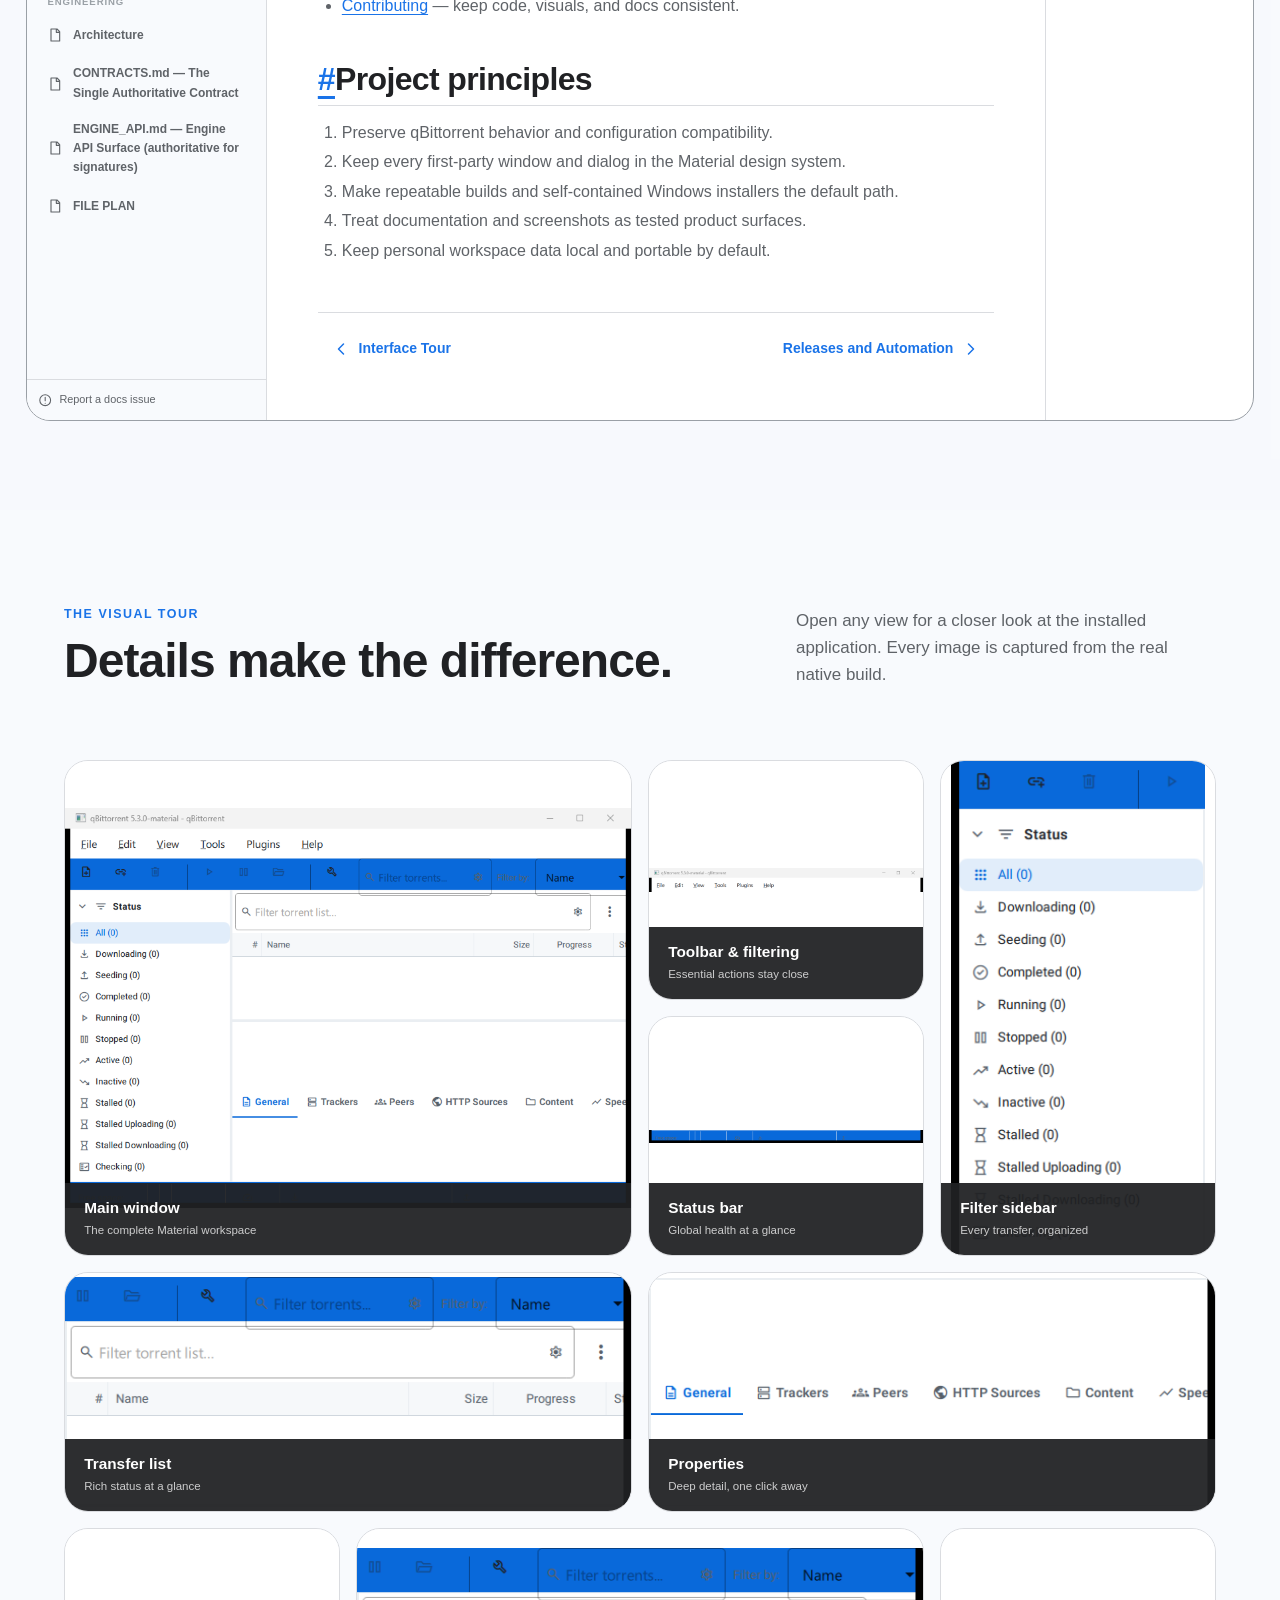
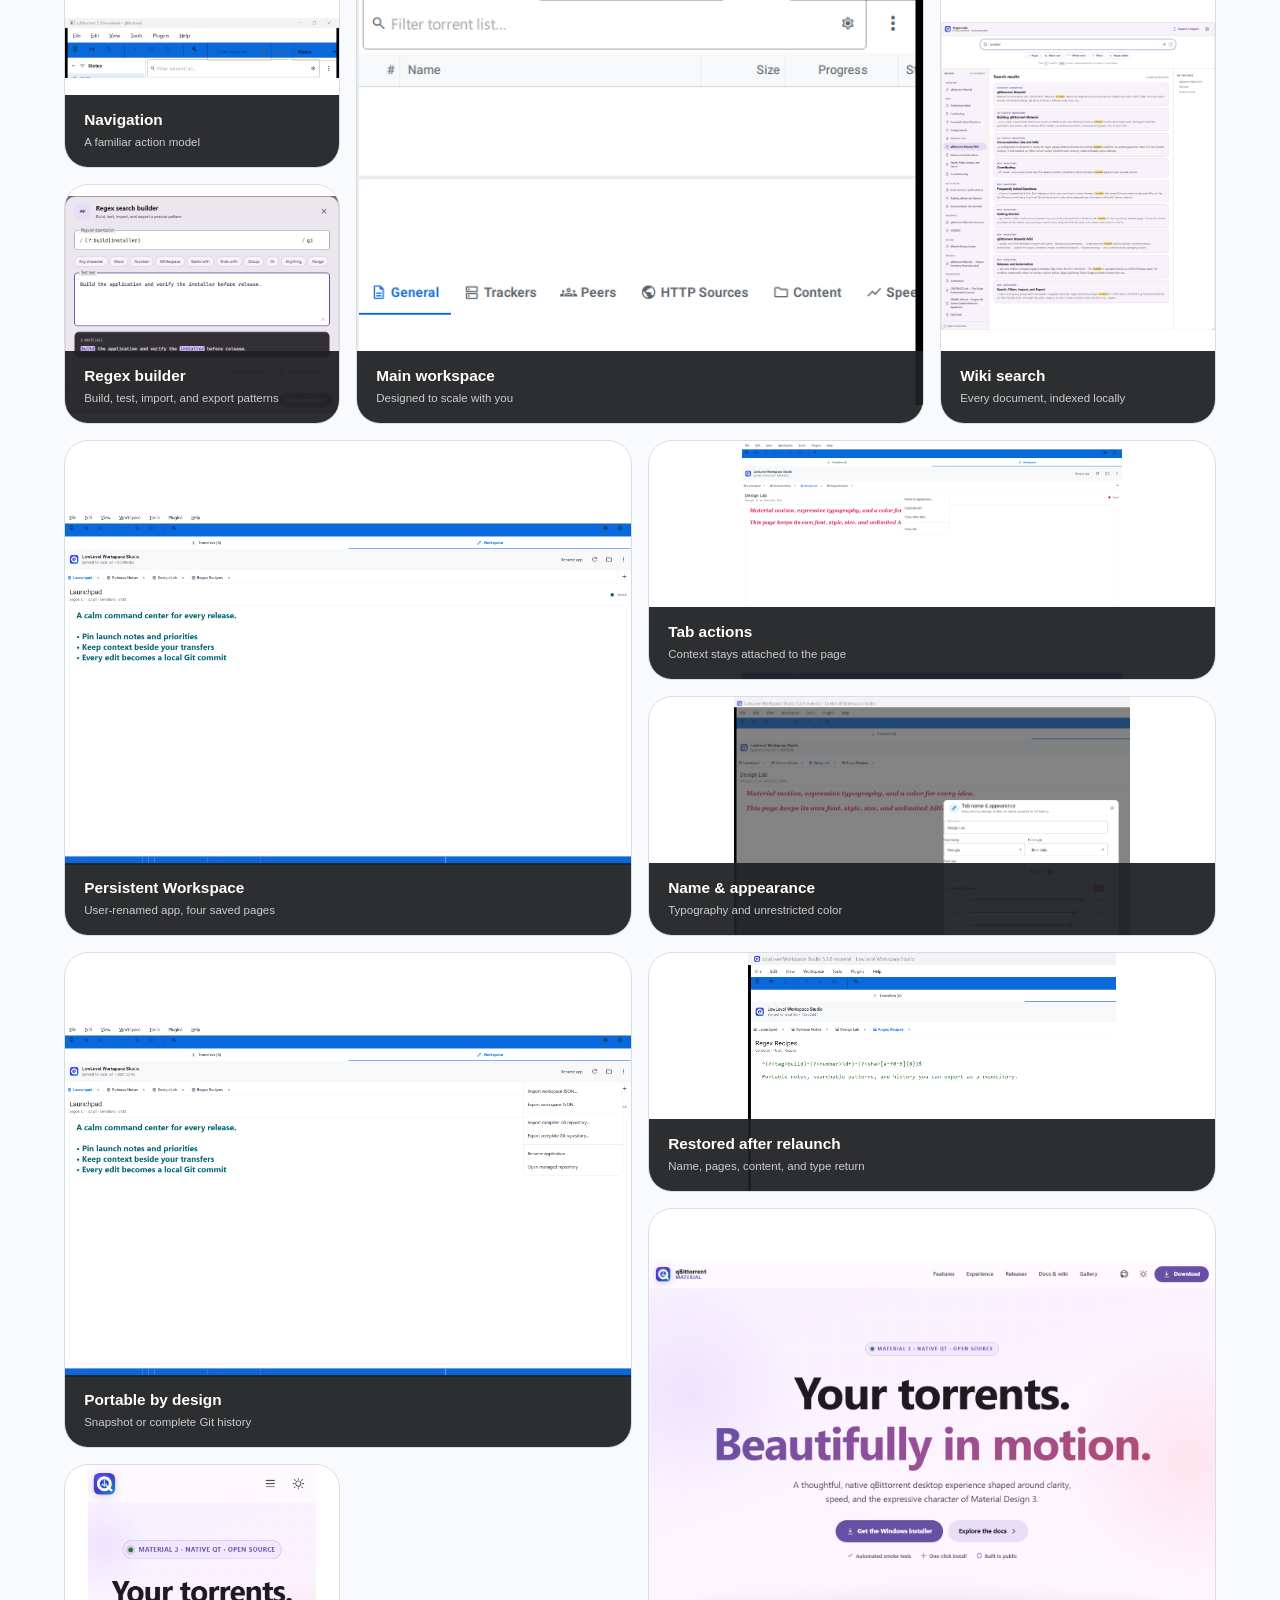
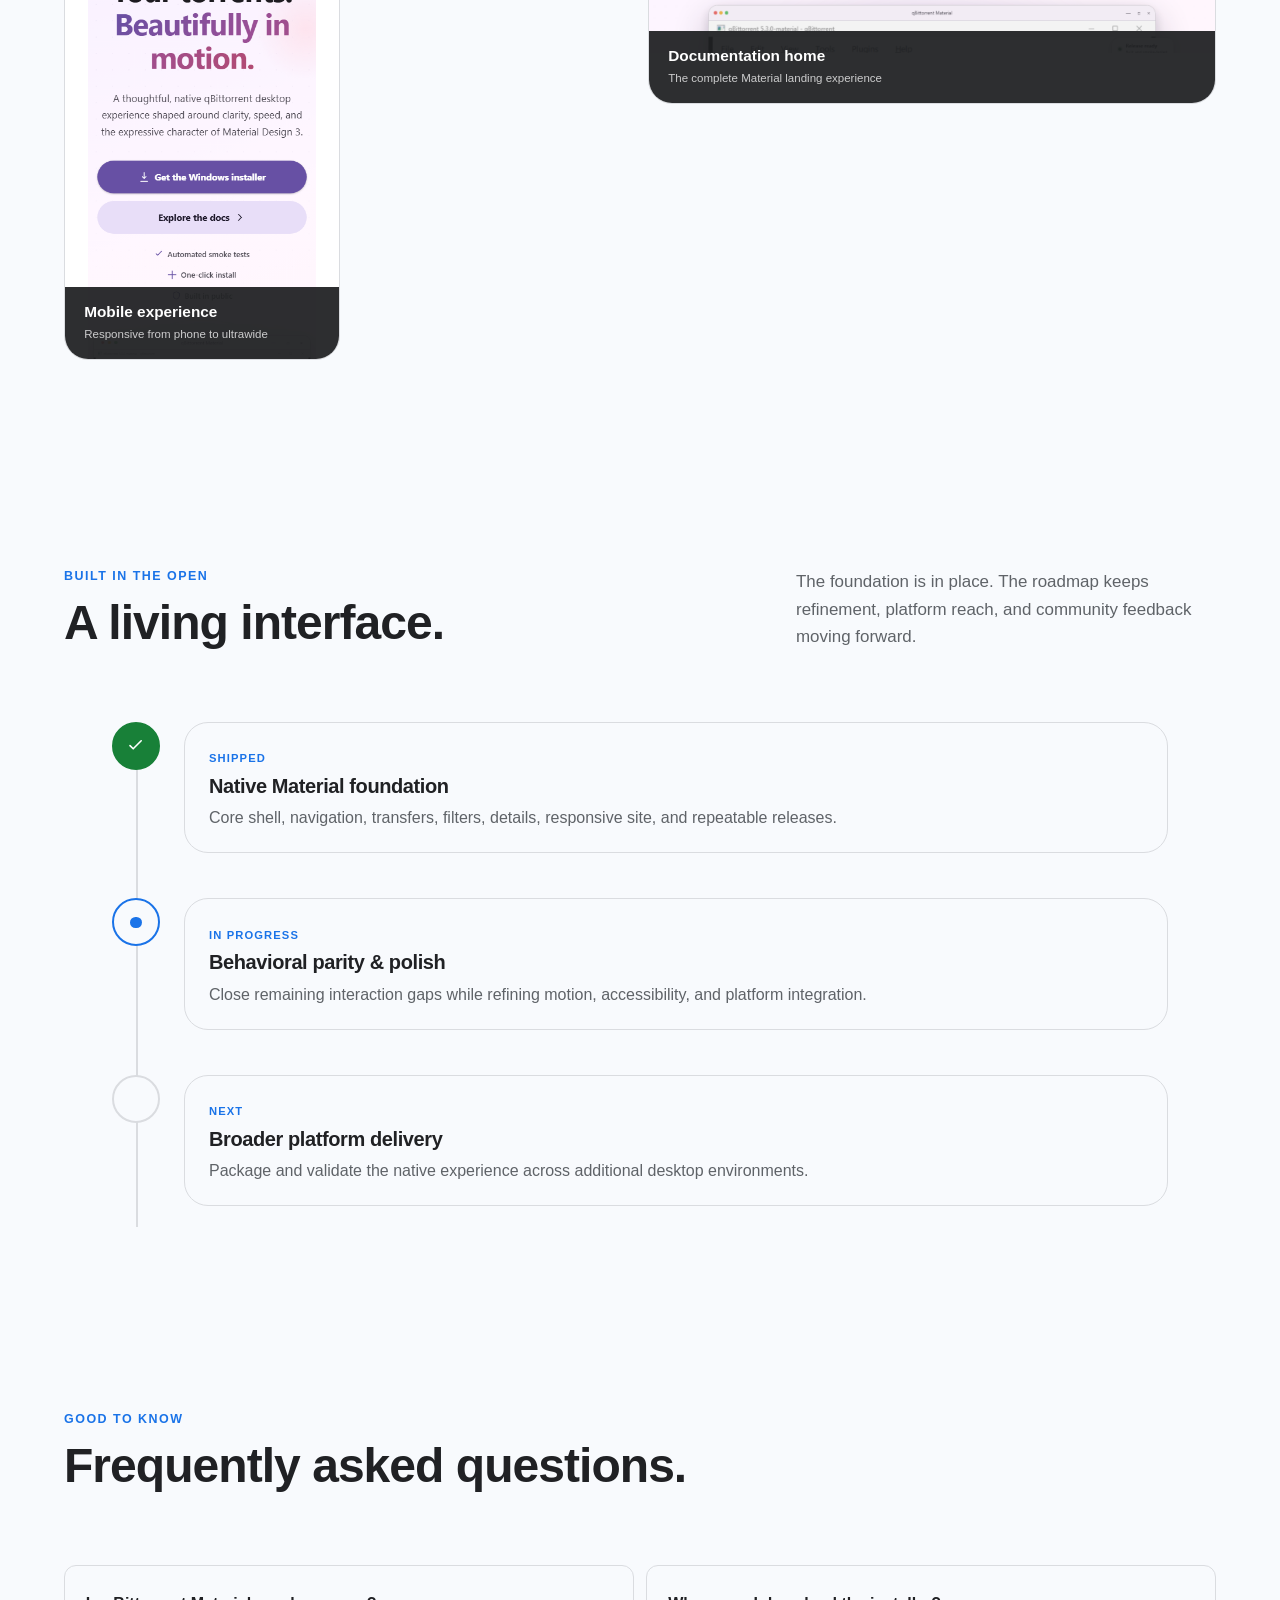
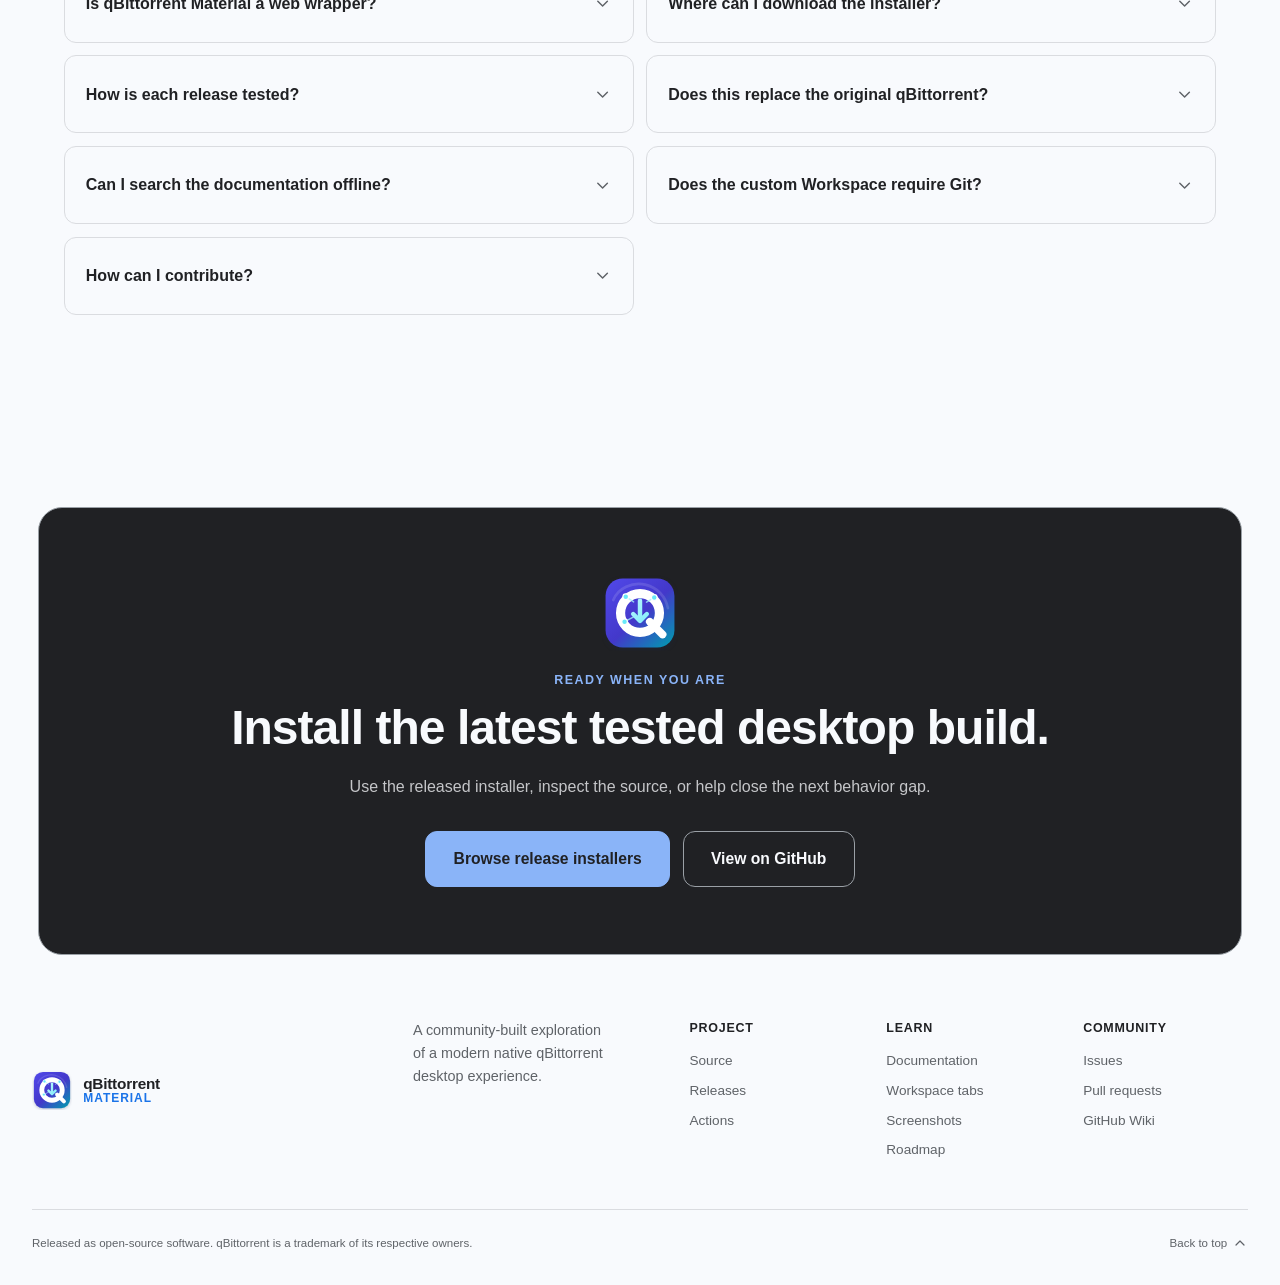
==== commit d6a7d54b: "Harden workspace recovery and publish visual docs" ====
--- a/docs/index.html
+++ b/docs/index.html
@@ -3,7 +3,7 @@
 <head>
   <meta charset="utf-8">
   <meta name="viewport" content="width=device-width, initial-scale=1, viewport-fit=cover">
-  <meta name="theme-color" content="#6750a4">
+  <meta name="theme-color" content="#1a73e8">
   <meta name="color-scheme" content="light dark">
   <meta name="description" content="qBittorrent Material is a modern, native Material 3 desktop experience with persistent custom workspace tabs, local Git history, automated installers, and complete searchable documentation.">
   <meta name="keywords" content="qBittorrent, Material Design, Material 3, Qt, C++, BitTorrent, workspace tabs, local Git, open source">
@@ -69,8 +69,8 @@
       <div class="hero__glow hero__glow--two" aria-hidden="true"></div>
       <div class="hero__copy">
         <div class="eyebrow"><span class="eyebrow__dot" aria-hidden="true"></span> Material 3 · Native Qt · Open source</div>
-        <h1 id="hero-title">Your torrents.<br><span class="gradient-text">Beautifully in motion.</span></h1>
-        <p class="hero__lede">A thoughtful, native qBittorrent desktop experience shaped around clarity, speed, and the expressive character of Material Design 3.</p>
+        <h1 id="hero-title">Your torrents.<br><span class="gradient-text">Clear and under control.</span></h1>
+        <p class="hero__lede">A compact native qBittorrent desktop experience with clear state, keyboard-safe controls, and a cool-neutral Material interface.</p>
         <div class="hero__actions">
           <a class="button button--filled button--large" href="https://github.com/codingmachineedge/qbittorrent-material/releases">
             <svg aria-hidden="true" viewBox="0 0 24 24"><path d="M12 3v12m0 0 4-4m-4 4-4-4M5 21h14"/></svg>
@@ -96,7 +96,7 @@
             <span>qBittorrent Material</span>
             <div class="window-actions"><span>—</span><span>□</span><span>×</span></div>
           </div>
-          <img src="images/app/01-main-window.png" width="1552" height="862" alt="qBittorrent Material main window showing the navigation rail, transfer list, toolbar, and properties panel">
+          <img src="images/app/01-main-window.png" width="852" height="602" alt="qBittorrent Material main window showing the navigation rail, transfer list, toolbar, and properties panel">
         </div>
         <div class="floating-chip floating-chip--release"><span class="status-dot" aria-hidden="true"></span><strong>Release ready</strong><small>Built and smoke-tested</small></div>
         <div class="floating-chip floating-chip--native"><svg aria-hidden="true" viewBox="0 0 24 24"><path d="M4 5h16v12H4zM8 21h8M12 17v4"/></svg><strong>Native desktop</strong><small>Fast Qt rendering</small></div>
@@ -104,7 +104,7 @@
       </figure>
 
       <div class="hero-stats surface" aria-label="Project facts">
-        <div><strong>8</strong><span>documented views</span></div>
+        <div><strong>13</strong><span>documented views</span></div>
         <div><strong>100%</strong><span>native interface</span></div>
         <div><strong>0</strong><span>CI artifacts</span></div>
         <div><strong>1</strong><span>installer asset</span></div>
@@ -120,7 +120,7 @@
         <article class="feature-card feature-card--wide feature-card--primary">
           <div class="feature-card__icon"><svg aria-hidden="true" viewBox="0 0 24 24"><path d="M4 5h16v14H4zM4 9h16M8 9v10"/></svg></div>
           <div><span class="feature-card__label">Focused workspace</span><h3>Information, exactly where it belongs.</h3><p>Navigation, transfers, properties, and global status form one coherent workspace that scales from laptop to ultrawide.</p></div>
-          <img src="images/app/08-main-workspace.png" width="1098" height="640" loading="lazy" alt="Main qBittorrent Material workspace">
+          <img src="images/app/08-main-workspace.png" width="602" height="486" loading="lazy" alt="Main qBittorrent Material workspace">
         </article>
         <article class="feature-card feature-card--wide">
           <div class="feature-card__icon"><svg aria-hidden="true" viewBox="0 0 24 24"><path d="M4 5h7v4H4zM11 5h9v4h-9zM4 9h16v10H4zM8 13h8m-8 3h5"/></svg></div>
@@ -144,7 +144,7 @@
         </article>
         <article class="feature-card feature-card--wide feature-card--image">
           <div><div class="feature-card__icon"><svg aria-hidden="true" viewBox="0 0 24 24"><path d="M5 4h14v16H5zM8 8h8M8 12h8M8 16h5"/></svg></div><h3>Deep detail, on demand</h3><p>Inspect general data, trackers, peers, HTTP sources, content, and speed without losing context.</p></div>
-          <img src="images/app/05-properties-tabs.png" width="1430" height="192" loading="lazy" alt="Properties panel tabs and status details">
+          <img src="images/app/05-properties-tabs.png" width="602" height="243" loading="lazy" alt="Properties panel tabs and status details">
         </article>
       </div>
     </section>
@@ -162,9 +162,7 @@
       </div>
       <div class="experience__visual">
         <div class="experience__rail"><span class="rail-item rail-item--active"></span><span class="rail-item"></span><span class="rail-item"></span><span class="rail-item"></span></div>
-        <img src="images/app/04-transfer-list.png" width="1453" height="238" loading="lazy" alt="Transfer list with progress, status, peers, speeds, and ETA columns">
-        <div class="metric-card metric-card--down"><span>Download</span><strong>24.8 <small>MiB/s</small></strong><svg aria-hidden="true" viewBox="0 0 120 44"><path d="M2 38 17 32l13 4 18-21 14 10 18-20 17 12 21-14"/></svg></div>
-        <div class="metric-card metric-card--up"><span>Upload</span><strong>4.2 <small>MiB/s</small></strong><svg aria-hidden="true" viewBox="0 0 120 44"><path d="m2 34 14 1 13-14 18 9 16-17 15 10 17-14 23 6"/></svg></div>
+        <img src="images/app/04-transfer-list.png" width="602" height="245" loading="lazy" alt="Transfer list with progress, status, peers, speeds, and ETA columns">
       </div>
     </section>
 
@@ -266,44 +264,57 @@
       </div>
       <div class="gallery-grid">
         <button class="gallery-card gallery-card--hero" type="button" data-lightbox="images/app/01-main-window.png" data-caption="Main window — the complete Material workspace">
-          <img src="images/app/01-main-window.png" width="1552" height="862" loading="lazy" alt="Full qBittorrent Material main window">
+          <img src="images/app/01-main-window.png" width="852" height="602" loading="lazy" alt="Full qBittorrent Material main window">
           <span><strong>Main window</strong><small>The complete Material workspace</small></span><i aria-hidden="true"><svg viewBox="0 0 24 24"><path d="M8 3H3v5m13-5h5v5M3 16v5h5m13-5v5h-5"/></svg></i>
         </button>
         <button class="gallery-card" type="button" data-lightbox="images/app/02-toolbar-and-filter.png" data-caption="Toolbar and filtering — essential actions remain close">
-          <img src="images/app/02-toolbar-and-filter.png" width="1232" height="93" loading="lazy" alt="Toolbar and transfer filtering controls">
+          <img src="images/app/02-toolbar-and-filter.png" width="852" height="76" loading="lazy" alt="Toolbar and transfer filtering controls">
           <span><strong>Toolbar &amp; filtering</strong><small>Essential actions stay close</small></span><i aria-hidden="true"><svg viewBox="0 0 24 24"><path d="M8 3H3v5m13-5h5v5M3 16v5h5m13-5v5h-5"/></svg></i>
         </button>
         <button class="gallery-card gallery-card--tall" type="button" data-lightbox="images/app/03-filter-sidebar.png" data-caption="Filter sidebar — status, category, tags, and trackers">
-          <img src="images/app/03-filter-sidebar.png" width="310" height="638" loading="lazy" alt="Filter sidebar with status categories and tags">
+          <img src="images/app/03-filter-sidebar.png" width="250" height="486" loading="lazy" alt="Filter sidebar with status categories and tags">
           <span><strong>Filter sidebar</strong><small>Every transfer, organized</small></span><i aria-hidden="true"><svg viewBox="0 0 24 24"><path d="M8 3H3v5m13-5h5v5M3 16v5h5m13-5v5h-5"/></svg></i>
         </button>
         <button class="gallery-card gallery-card--wide" type="button" data-lightbox="images/app/04-transfer-list.png" data-caption="Transfer list — rich status at a glance">
-          <img src="images/app/04-transfer-list.png" width="1453" height="238" loading="lazy" alt="Transfer list table with torrent status columns">
+          <img src="images/app/04-transfer-list.png" width="602" height="245" loading="lazy" alt="Transfer list table with torrent status columns">
           <span><strong>Transfer list</strong><small>Rich status at a glance</small></span><i aria-hidden="true"><svg viewBox="0 0 24 24"><path d="M8 3H3v5m13-5h5v5M3 16v5h5m13-5v5h-5"/></svg></i>
         </button>
         <button class="gallery-card gallery-card--wide" type="button" data-lightbox="images/app/05-properties-tabs.png" data-caption="Properties tabs — inspect every detail without leaving context">
-          <img src="images/app/05-properties-tabs.png" width="1430" height="192" loading="lazy" alt="Properties panel tabs and torrent status details">
+          <img src="images/app/05-properties-tabs.png" width="602" height="243" loading="lazy" alt="Properties panel tabs and torrent status details">
           <span><strong>Properties</strong><small>Deep detail, one click away</small></span><i aria-hidden="true"><svg viewBox="0 0 24 24"><path d="M8 3H3v5m13-5h5v5M3 16v5h5m13-5v5h-5"/></svg></i>
         </button>
         <button class="gallery-card" type="button" data-lightbox="images/app/06-statusbar.png" data-caption="Status bar — network and global transfer speeds">
-          <img src="images/app/06-statusbar.png" width="1552" height="87" loading="lazy" alt="Application status bar with network and global speed information">
+          <img src="images/app/06-statusbar.png" width="852" height="40" loading="lazy" alt="Application status bar with network and global speed information">
           <span><strong>Status bar</strong><small>Global health at a glance</small></span><i aria-hidden="true"><svg viewBox="0 0 24 24"><path d="M8 3H3v5m13-5h5v5M3 16v5h5m13-5v5h-5"/></svg></i>
         </button>
         <button class="gallery-card" type="button" data-lightbox="images/app/07-navigation-and-toolbar.png" data-caption="Navigation and toolbar — a clear, familiar action model">
-          <img src="images/app/07-navigation-and-toolbar.png" width="1552" height="191" loading="lazy" alt="Material navigation and toolbar controls">
+          <img src="images/app/07-navigation-and-toolbar.png" width="852" height="186" loading="lazy" alt="Material navigation and toolbar controls">
           <span><strong>Navigation</strong><small>A familiar action model</small></span><i aria-hidden="true"><svg viewBox="0 0 24 24"><path d="M8 3H3v5m13-5h5v5M3 16v5h5m13-5v5h-5"/></svg></i>
         </button>
         <button class="gallery-card gallery-card--hero" type="button" data-lightbox="images/app/08-main-workspace.png" data-caption="Main workspace — designed to scale dynamically">
-          <img src="images/app/08-main-workspace.png" width="1098" height="640" loading="lazy" alt="The main workspace at a closer crop">
+          <img src="images/app/08-main-workspace.png" width="602" height="486" loading="lazy" alt="The main workspace at a closer crop">
           <span><strong>Main workspace</strong><small>Designed to scale with you</small></span><i aria-hidden="true"><svg viewBox="0 0 24 24"><path d="M8 3H3v5m13-5h5v5M3 16v5h5m13-5v5h-5"/></svg></i>
         </button>
-        <!-- WORKSPACE_SCREENSHOT_SLOTS
-          Add verified installed-app gallery cards here for:
-          images/app/09-custom-workspace-tabs.png
-          images/app/10-tab-context-menu.png
-          images/app/11-tab-typography-color.png
-          images/app/12-workspace-portability.png
-        -->
+        <button class="gallery-card gallery-card--hero" type="button" data-lightbox="images/app/09-custom-workspace-tabs.png" data-caption="Persistent Workspace tabs — LowLevel Workspace Studio is a user rename demonstration">
+          <img src="images/app/09-custom-workspace-tabs.png" width="2048" height="1280" loading="lazy" alt="Persistent browser-style Workspace tabs in a user-renamed qBittorrent Material application">
+          <span><strong>Persistent Workspace</strong><small>User-renamed app, four saved pages</small></span><i aria-hidden="true"><svg viewBox="0 0 24 24"><path d="M8 3H3v5m13-5h5v5M3 16v5h5m13-5v5h-5"/></svg></i>
+        </button>
+        <button class="gallery-card gallery-card--wide" type="button" data-lightbox="images/app/10-tab-context-menu.png" data-caption="Tab context menu — customize, duplicate, close others, or close">
+          <img src="images/app/10-tab-context-menu.png" width="2048" height="1280" loading="lazy" alt="Workspace tab context menu anchored to the selected Design Lab tab">
+          <span><strong>Tab actions</strong><small>Context stays attached to the page</small></span><i aria-hidden="true"><svg viewBox="0 0 24 24"><path d="M8 3H3v5m13-5h5v5M3 16v5h5m13-5v5h-5"/></svg></i>
+        </button>
+        <button class="gallery-card gallery-card--wide" type="button" data-lightbox="images/app/11-tab-typography-color.png" data-caption="Tab name and appearance — installed fonts, style, size, emphasis, and unlimited color">
+          <img src="images/app/11-tab-typography-color.png" width="1721" height="1033" loading="lazy" alt="Per-tab name, font family, font style, point size, bold, italic, and HSV color controls">
+          <span><strong>Name &amp; appearance</strong><small>Typography and unrestricted color</small></span><i aria-hidden="true"><svg viewBox="0 0 24 24"><path d="M8 3H3v5m13-5h5v5M3 16v5h5m13-5v5h-5"/></svg></i>
+        </button>
+        <button class="gallery-card gallery-card--hero" type="button" data-lightbox="images/app/12-workspace-portability.png" data-caption="Workspace portability — JSON snapshots and complete Git repositories">
+          <img src="images/app/12-workspace-portability.png" width="2048" height="1280" loading="lazy" alt="Workspace menu offering JSON and complete Git repository import and export">
+          <span><strong>Portable by design</strong><small>Snapshot or complete Git history</small></span><i aria-hidden="true"><svg viewBox="0 0 24 24"><path d="M8 3H3v5m13-5h5v5M3 16v5h5m13-5v5h-5"/></svg></i>
+        </button>
+        <button class="gallery-card gallery-card--wide" type="button" data-lightbox="images/app/13-restored-workspace.png" data-caption="Restored after relaunch — display name, ordered tabs, active page, content, and appearance">
+          <img src="images/app/13-restored-workspace.png" width="1380" height="891" loading="lazy" alt="Renamed qBittorrent Material application with persistent Workspace tabs restored after relaunch">
+          <span><strong>Restored after relaunch</strong><small>Name, pages, content, and type return</small></span><i aria-hidden="true"><svg viewBox="0 0 24 24"><path d="M8 3H3v5m13-5h5v5M3 16v5h5m13-5v5h-5"/></svg></i>
+        </button>
         <button class="gallery-card gallery-card--hero" type="button" data-lightbox="images/site/01-landing-desktop.png" data-caption="Material landing page — the project, release path, and app at a glance">
           <img src="images/site/01-landing-desktop.png" width="1440" height="1000" loading="lazy" alt="qBittorrent Material documentation landing page on desktop">
           <span><strong>Documentation home</strong><small>The complete Material landing experience</small></span><i aria-hidden="true"><svg viewBox="0 0 24 24"><path d="M8 3H3v5m13-5h5v5M3 16v5h5m13-5v5h-5"/></svg></i>
@@ -354,8 +365,8 @@
       <div class="final-cta__glow" aria-hidden="true"></div>
       <img src="assets/logo-mark.svg" width="76" height="76" alt="">
       <span class="overline">Ready when you are</span>
-      <h2 id="final-cta-title">Make the everyday download<br>feel extraordinary.</h2>
-      <p>Install the latest automated build, explore the source, or help shape what comes next.</p>
+      <h2 id="final-cta-title">Install the latest tested desktop build.</h2>
+      <p>Use the released installer, inspect the source, or help close the next behavior gap.</p>
       <div class="final-cta__actions"><a class="button button--filled button--large" href="https://github.com/codingmachineedge/qbittorrent-material/releases">Browse release installers</a><a class="button button--outlined button--large" href="https://github.com/codingmachineedge/qbittorrent-material">View on GitHub</a></div>
     </section>
   </main>
--- a/docs/assets/site.css
+++ b/docs/assets/site.css
@@ -16,141 +16,141 @@
 @layer tokens {
   :root {
     color-scheme: light;
-    --primary: #6750a4;
+    --primary: #1a73e8;
     --on-primary: #ffffff;
-    --primary-container: #e9ddff;
-    --on-primary-container: #22005d;
-    --secondary: #625b71;
+    --primary-container: #e8f0fe;
+    --on-primary-container: #174ea6;
+    --secondary: #3c4043;
     --on-secondary: #ffffff;
-    --secondary-container: #e8def8;
-    --on-secondary-container: #1e192b;
-    --tertiary: #7d5260;
-    --tertiary-container: #ffd9e3;
-    --on-tertiary-container: #31101d;
-    --error: #ba1a1a;
+    --secondary-container: #edf0f2;
+    --on-secondary-container: #202124;
+    --tertiary: #188038;
+    --tertiary-container: #e6f4ea;
+    --on-tertiary-container: #0d652d;
+    --error: #d93025;
     --on-error: #ffffff;
-    --error-container: #ffdad6;
-    --surface: #fffaff;
-    --surface-dim: #ded8e0;
-    --surface-bright: #fff7ff;
+    --error-container: #fce8e6;
+    --surface: #f8fafd;
+    --surface-dim: #edf0f2;
+    --surface-bright: #ffffff;
     --surface-container-lowest: #ffffff;
-    --surface-container-low: #f8f2fa;
-    --surface-container: #f2ecf4;
-    --surface-container-high: #ece6ee;
-    --surface-container-highest: #e6e0e9;
-    --on-surface: #1d1b20;
-    --on-surface-variant: #49454f;
-    --outline: #79747e;
-    --outline-variant: #cac4d0;
-    --inverse-surface: #322f35;
-    --inverse-on-surface: #f5eff7;
-    --inverse-primary: #cfbcff;
+    --surface-container-low: #f8fafd;
+    --surface-container: #f1f3f4;
+    --surface-container-high: #edf0f2;
+    --surface-container-highest: #e8eaed;
+    --on-surface: #202124;
+    --on-surface-variant: #5f6368;
+    --outline: #9aa0a6;
+    --outline-variant: #dadce0;
+    --inverse-surface: #202124;
+    --inverse-on-surface: #f8fafd;
+    --inverse-primary: #8ab4f8;
     --scrim: #000000;
-    --success: #326b47;
-    --success-container: #b8f2c5;
-    --link: #4d3b8d;
-    --gradient-primary: linear-gradient(120deg, #6750a4 0%, #9a4f96 50%, #b34b72 100%);
-    --gradient-surface: linear-gradient(160deg, #f7f0ff 0%, #fff7ff 44%, #fff6f8 100%);
-    --shadow-1: 0 1px 2px rgba(31, 26, 38, .18), 0 1px 3px 1px rgba(31, 26, 38, .08);
-    --shadow-2: 0 2px 6px 2px rgba(31, 26, 38, .12), 0 1px 2px rgba(31, 26, 38, .18);
-    --shadow-3: 0 8px 24px rgba(31, 26, 38, .14), 0 2px 6px rgba(31, 26, 38, .08);
-    --shadow-4: 0 20px 60px rgba(31, 26, 38, .18), 0 4px 12px rgba(31, 26, 38, .08);
-    --radius-xs: .5rem;
+    --success: #188038;
+    --success-container: #e6f4ea;
+    --link: #1a73e8;
+    --gradient-primary: none;
+    --gradient-surface: #f8fafd;
+    --shadow-1: none;
+    --shadow-2: 0 1px 2px rgba(60, 64, 67, .12);
+    --shadow-3: 0 3px 8px rgba(60, 64, 67, .18);
+    --shadow-4: 0 3px 8px rgba(60, 64, 67, .18);
+    --radius-xs: .25rem;
     --radius-sm: .75rem;
-    --radius-md: 1rem;
+    --radius-md: .75rem;
     --radius-lg: 1.5rem;
-    --radius-xl: 2rem;
+    --radius-xl: 1.5rem;
     --radius-full: 999px;
     --max-width: 90rem;
     --app-width: min(80vw, 94rem);
     --header-height: 4.5rem;
     --ease-standard: cubic-bezier(.2, 0, 0, 1);
-    --ease-emphasized: cubic-bezier(.2, 0, 0, 1.2);
-    --duration-short: 160ms;
-    --duration-medium: 300ms;
+    --ease-emphasized: cubic-bezier(.2, 0, 0, 1);
+    --duration-short: 150ms;
+    --duration-medium: 250ms;
   }
 
   :root[data-theme="dark"] {
     color-scheme: dark;
-    --primary: #cfbcff;
-    --on-primary: #38206f;
-    --primary-container: #4f378b;
-    --on-primary-container: #e9ddff;
-    --secondary: #cbc2db;
-    --on-secondary: #332d41;
-    --secondary-container: #4a4458;
-    --on-secondary-container: #e8def8;
-    --tertiary: #efb8c8;
-    --tertiary-container: #633b48;
-    --on-tertiary-container: #ffd9e3;
-    --error: #ffb4ab;
-    --on-error: #690005;
-    --error-container: #93000a;
-    --surface: #141217;
-    --surface-dim: #141217;
-    --surface-bright: #3b383e;
-    --surface-container-lowest: #0f0d12;
-    --surface-container-low: #1d1b20;
-    --surface-container: #211f24;
-    --surface-container-high: #2b292f;
-    --surface-container-highest: #36343a;
-    --on-surface: #e6e0e9;
-    --on-surface-variant: #cac4d0;
-    --outline: #938f99;
-    --outline-variant: #49454f;
-    --inverse-surface: #e6e0e9;
-    --inverse-on-surface: #322f35;
-    --inverse-primary: #6750a4;
-    --success: #9dd6aa;
-    --success-container: #18512f;
-    --link: #cfbcff;
-    --gradient-surface: linear-gradient(160deg, #211b2c 0%, #17131d 48%, #21161d 100%);
-    --shadow-1: 0 1px 3px rgba(0, 0, 0, .4);
-    --shadow-2: 0 3px 10px rgba(0, 0, 0, .4);
-    --shadow-3: 0 8px 30px rgba(0, 0, 0, .46);
-    --shadow-4: 0 24px 70px rgba(0, 0, 0, .6);
+    --primary: #8ab4f8;
+    --on-primary: #202124;
+    --primary-container: #174ea6;
+    --on-primary-container: #e8f0fe;
+    --secondary: #bdc1c6;
+    --on-secondary: #202124;
+    --secondary-container: #3c4043;
+    --on-secondary-container: #e8eaed;
+    --tertiary: #81c995;
+    --tertiary-container: #0d652d;
+    --on-tertiary-container: #e6f4ea;
+    --error: #f28b82;
+    --on-error: #202124;
+    --error-container: #5f2120;
+    --surface: #202124;
+    --surface-dim: #202124;
+    --surface-bright: #3c4043;
+    --surface-container-lowest: #171717;
+    --surface-container-low: #202124;
+    --surface-container: #292a2d;
+    --surface-container-high: #303134;
+    --surface-container-highest: #3c4043;
+    --on-surface: #e8eaed;
+    --on-surface-variant: #bdc1c6;
+    --outline: #9aa0a6;
+    --outline-variant: #5f6368;
+    --inverse-surface: #f8fafd;
+    --inverse-on-surface: #202124;
+    --inverse-primary: #1a73e8;
+    --success: #81c995;
+    --success-container: #0d652d;
+    --link: #8ab4f8;
+    --gradient-surface: #202124;
+    --shadow-1: none;
+    --shadow-2: 0 1px 2px rgba(0, 0, 0, .28);
+    --shadow-3: 0 3px 8px rgba(0, 0, 0, .42);
+    --shadow-4: 0 3px 8px rgba(0, 0, 0, .42);
   }
 
   @media (prefers-color-scheme: dark) {
     :root:not([data-theme="light"]) {
       color-scheme: dark;
-      --primary: #cfbcff;
-      --on-primary: #38206f;
-      --primary-container: #4f378b;
-      --on-primary-container: #e9ddff;
-      --secondary: #cbc2db;
-      --on-secondary: #332d41;
-      --secondary-container: #4a4458;
-      --on-secondary-container: #e8def8;
-      --tertiary: #efb8c8;
-      --tertiary-container: #633b48;
-      --on-tertiary-container: #ffd9e3;
-      --error: #ffb4ab;
-      --on-error: #690005;
-      --error-container: #93000a;
-      --surface: #141217;
-      --surface-dim: #141217;
-      --surface-bright: #3b383e;
-      --surface-container-lowest: #0f0d12;
-      --surface-container-low: #1d1b20;
-      --surface-container: #211f24;
-      --surface-container-high: #2b292f;
-      --surface-container-highest: #36343a;
-      --on-surface: #e6e0e9;
-      --on-surface-variant: #cac4d0;
-      --outline: #938f99;
-      --outline-variant: #49454f;
-      --inverse-surface: #e6e0e9;
-      --inverse-on-surface: #322f35;
-      --inverse-primary: #6750a4;
-      --success: #9dd6aa;
-      --success-container: #18512f;
-      --link: #cfbcff;
-      --gradient-surface: linear-gradient(160deg, #211b2c 0%, #17131d 48%, #21161d 100%);
-      --shadow-1: 0 1px 3px rgba(0, 0, 0, .4);
-      --shadow-2: 0 3px 10px rgba(0, 0, 0, .4);
-      --shadow-3: 0 8px 30px rgba(0, 0, 0, .46);
-      --shadow-4: 0 24px 70px rgba(0, 0, 0, .6);
+      --primary: #8ab4f8;
+      --on-primary: #202124;
+      --primary-container: #174ea6;
+      --on-primary-container: #e8f0fe;
+      --secondary: #bdc1c6;
+      --on-secondary: #202124;
+      --secondary-container: #3c4043;
+      --on-secondary-container: #e8eaed;
+      --tertiary: #81c995;
+      --tertiary-container: #0d652d;
+      --on-tertiary-container: #e6f4ea;
+      --error: #f28b82;
+      --on-error: #202124;
+      --error-container: #5f2120;
+      --surface: #202124;
+      --surface-dim: #202124;
+      --surface-bright: #3c4043;
+      --surface-container-lowest: #171717;
+      --surface-container-low: #202124;
+      --surface-container: #292a2d;
+      --surface-container-high: #303134;
+      --surface-container-highest: #3c4043;
+      --on-surface: #e8eaed;
+      --on-surface-variant: #bdc1c6;
+      --outline: #9aa0a6;
+      --outline-variant: #5f6368;
+      --inverse-surface: #f8fafd;
+      --inverse-on-surface: #202124;
+      --inverse-primary: #1a73e8;
+      --success: #81c995;
+      --success-container: #0d652d;
+      --link: #8ab4f8;
+      --gradient-surface: #202124;
+      --shadow-1: none;
+      --shadow-2: 0 1px 2px rgba(0, 0, 0, .28);
+      --shadow-3: 0 3px 8px rgba(0, 0, 0, .42);
+      --shadow-4: 0 3px 8px rgba(0, 0, 0, .42);
     }
   }
 }
@@ -160,7 +160,7 @@
     min-width: 20rem;
     background: var(--surface);
     color: var(--on-surface);
-    font-family: Inter, ui-sans-serif, system-ui, -apple-system, BlinkMacSystemFont, "Segoe UI", sans-serif;
+    font-family: Roboto, Arial, sans-serif;
     font-size: 1rem;
     line-height: 1.6;
     overflow-x: hidden;
@@ -175,14 +175,14 @@
     outline: .1875rem solid var(--primary);
     outline-offset: .1875rem;
   }
-  h1, h2, h3, h4 { line-height: 1.12; letter-spacing: -.025em; text-wrap: balance; }
-  h1 { font-size: clamp(3.25rem, 8vw, 7.75rem); font-weight: 780; }
-  h2 { font-size: clamp(2.25rem, 5vw, 4.75rem); font-weight: 720; }
-  h3 { font-size: clamp(1.25rem, 2vw, 1.75rem); font-weight: 680; }
+  h1, h2, h3, h4 { font-family: "Google Sans", Roboto, Arial, sans-serif; line-height: 1.12; letter-spacing: -.02em; text-wrap: balance; }
+  h1 { font-size: clamp(2.5rem, 6vw, 4rem); font-weight: 600; }
+  h2 { font-size: clamp(2rem, 4vw, 3rem); font-weight: 600; }
+  h3 { font-size: clamp(1.2rem, 2vw, 1.5rem); font-weight: 600; }
   p { color: var(--on-surface-variant); text-wrap: pretty; }
-  code, pre, kbd { font-family: "Cascadia Code", "SFMono-Regular", Consolas, monospace; }
+  code, pre, kbd { font-family: "Roboto Mono", ui-monospace, Menlo, Consolas, monospace; }
   kbd { border: 1px solid var(--outline-variant); border-bottom-width: 2px; border-radius: .35rem; background: var(--surface-container); padding: .05rem .38rem; color: var(--on-surface-variant); font-size: .72rem; }
-  .section { position: relative; padding: clamp(5rem, 10vw, 9rem) max(5vw, calc((100vw - var(--max-width)) / 2)); }
+  .section { position: relative; padding: clamp(3rem, 7vw, 6rem) max(5vw, calc((100vw - var(--max-width)) / 2)); }
   .section--contained { max-width: calc(var(--max-width) + 10vw); margin-inline: auto; }
   .surface { background: color-mix(in srgb, var(--surface-container-low) 88%, transparent); border: 1px solid color-mix(in srgb, var(--outline-variant) 72%, transparent); }
 }
@@ -191,16 +191,16 @@
   .skip-link { position: fixed; z-index: 9999; top: .75rem; left: 1rem; transform: translateY(-200%); border-radius: var(--radius-full); background: var(--inverse-surface); padding: .7rem 1rem; color: var(--inverse-on-surface); text-decoration: none; transition: transform var(--duration-short); }
   .skip-link:focus { transform: none; }
 
-  .top-app-bar { position: fixed; z-index: 100; inset: 0 0 auto; height: var(--header-height); border-bottom: 1px solid transparent; background: color-mix(in srgb, var(--surface) 80%, transparent); backdrop-filter: blur(20px) saturate(150%); -webkit-backdrop-filter: blur(20px) saturate(150%); transition: background var(--duration-medium), border-color var(--duration-medium), box-shadow var(--duration-medium); }
-  .top-app-bar.is-scrolled { border-color: var(--outline-variant); background: color-mix(in srgb, var(--surface) 92%, transparent); box-shadow: 0 1px 0 color-mix(in srgb, var(--outline-variant) 35%, transparent); }
+  .top-app-bar { position: fixed; z-index: 100; inset: 0 0 auto; height: var(--header-height); border-bottom: 1px solid var(--outline-variant); background: var(--surface-container-lowest); transition: background var(--duration-medium), border-color var(--duration-medium); }
+  .top-app-bar.is-scrolled { border-color: var(--outline); background: var(--surface-container-lowest); box-shadow: none; }
   .top-app-bar__inner { display: flex; align-items: center; gap: 2rem; width: min(calc(100% - 2rem), var(--max-width)); height: 100%; margin-inline: auto; }
   .brand { display: inline-flex; flex: 0 0 auto; align-items: center; gap: .7rem; color: var(--on-surface); text-decoration: none; }
-  .brand__mark { width: 2.5rem; height: 2.5rem; filter: drop-shadow(0 3px 8px rgba(79, 55, 139, .2)); }
+  .brand__mark { width: 2.5rem; height: 2.5rem; }
   .brand__wordmark { display: grid; line-height: 1.05; }
   .brand__wordmark strong { font-size: .96rem; letter-spacing: -.015em; }
   .brand__wordmark span { color: var(--primary); font-size: .75rem; font-weight: 650; letter-spacing: .08em; text-transform: uppercase; }
   .primary-navigation { display: flex; align-items: center; gap: .2rem; margin-left: auto; }
-  .primary-navigation a { position: relative; border-radius: var(--radius-full); padding: .65rem .85rem; color: var(--on-surface-variant); font-size: .88rem; font-weight: 620; text-decoration: none; transition: background var(--duration-short), color var(--duration-short); }
+  .primary-navigation a { position: relative; border-radius: var(--radius-md); padding: .65rem .85rem; color: var(--on-surface-variant); font-size: .88rem; font-weight: 600; text-decoration: none; transition: background var(--duration-short), color var(--duration-short); }
   .primary-navigation a:hover { background: var(--surface-container); color: var(--on-surface); }
   .primary-navigation a[aria-current="true"] { background: var(--secondary-container); color: var(--on-secondary-container); }
   .top-app-bar__actions { display: flex; align-items: center; gap: .35rem; }
@@ -210,11 +210,11 @@
   .button::before, .icon-button::before, .filter-chip::before, .toggle-chip::before { position: absolute; z-index: -1; inset: 0; border-radius: inherit; background: currentColor; content: ""; opacity: 0; transition: opacity var(--duration-short); }
   .button:hover::before, .icon-button:hover::before, .filter-chip:hover::before, .toggle-chip:hover::before { opacity: .08; }
   .button:active::before, .icon-button:active::before, .filter-chip:active::before, .toggle-chip:active::before { opacity: .12; }
-  .button { display: inline-flex; min-height: 2.5rem; align-items: center; justify-content: center; gap: .5rem; border-radius: var(--radius-full); padding: .55rem 1.35rem; font-size: .875rem; font-weight: 680; line-height: 1.2; text-align: center; text-decoration: none; transition: box-shadow var(--duration-short), transform var(--duration-short); }
+  .button { display: inline-flex; min-height: 2.5rem; align-items: center; justify-content: center; gap: .5rem; border-radius: var(--radius-md); padding: .55rem 1.35rem; font-size: .875rem; font-weight: 600; line-height: 1.2; text-align: center; text-decoration: none; transition: background var(--duration-short), border-color var(--duration-short); }
   .button svg, .icon-button svg, .filter-chip svg { width: 1.25rem; height: 1.25rem; fill: none; stroke: currentColor; stroke-linecap: round; stroke-linejoin: round; stroke-width: 1.8; }
   .button--large { min-height: 3.5rem; padding-inline: 1.7rem; font-size: .98rem; }
-  .button--filled { background: var(--primary); color: var(--on-primary); box-shadow: var(--shadow-1); }
-  .button--filled:hover { box-shadow: var(--shadow-2); transform: translateY(-1px); }
+  .button--filled { border: 1px solid var(--primary); background: var(--primary); color: var(--on-primary); box-shadow: none; }
+  .button--filled:hover { border-color: color-mix(in srgb, var(--primary) 88%, black); background: color-mix(in srgb, var(--primary) 88%, black); box-shadow: none; transform: none; }
   .button--tonal { background: var(--secondary-container); color: var(--on-secondary-container); }
   .button--outlined { border: 1px solid var(--outline); background: transparent; color: var(--primary); }
   .button--text { background: transparent; color: var(--primary); padding-inline: .8rem; }
@@ -233,7 +233,7 @@
   .eyebrow, .overline { color: var(--primary); font-size: .78rem; font-weight: 760; letter-spacing: .12em; text-transform: uppercase; }
   .eyebrow { display: inline-flex; align-items: center; gap: .55rem; border: 1px solid color-mix(in srgb, var(--primary) 28%, transparent); border-radius: var(--radius-full); background: color-mix(in srgb, var(--primary-container) 50%, transparent); padding: .45rem .85rem; }
   .eyebrow__dot, .status-dot { width: .5rem; height: .5rem; border-radius: 50%; background: var(--success); box-shadow: 0 0 0 .25rem color-mix(in srgb, var(--success) 17%, transparent); }
-  .gradient-text { background: var(--gradient-primary); background-clip: text; -webkit-background-clip: text; color: transparent; }
+  .gradient-text { background: none; color: var(--primary); }
   .section-heading { display: grid; grid-template-columns: minmax(0, 1.25fr) minmax(18rem, .75fr); align-items: end; gap: 2rem; margin-bottom: clamp(2.5rem, 6vw, 4.5rem); }
   .section-heading h2 { margin-top: .55rem; }
   .section-heading > p { max-width: 34rem; justify-self: end; font-size: 1.06rem; }
@@ -242,11 +242,8 @@
 }
 
 @layer sections {
-  .hero { display: flex; min-height: min(76rem, 100svh); flex-direction: column; align-items: center; overflow: hidden; padding-top: clamp(9rem, 15vw, 13rem); background: var(--gradient-surface); text-align: center; }
-  .hero::before { position: absolute; inset: 0; background-image: radial-gradient(color-mix(in srgb, var(--primary) 15%, transparent) 1px, transparent 1px); background-size: 28px 28px; content: ""; mask-image: linear-gradient(to bottom, black, transparent 62%); opacity: .45; pointer-events: none; }
-  .hero__glow { position: absolute; border-radius: 50%; filter: blur(2px); pointer-events: none; }
-  .hero__glow--one { top: 4rem; left: -12vw; width: 38vw; height: 38vw; background: radial-gradient(circle, color-mix(in srgb, var(--primary-container) 70%, transparent), transparent 68%); }
-  .hero__glow--two { top: 12rem; right: -18vw; width: 45vw; height: 45vw; background: radial-gradient(circle, color-mix(in srgb, var(--tertiary-container) 60%, transparent), transparent 68%); }
+  .hero { display: flex; min-height: auto; flex-direction: column; align-items: center; overflow: hidden; padding-top: clamp(8rem, 12vw, 10rem); background: var(--surface); text-align: center; }
+  .hero::before, .hero__glow { display: none; }
   .hero__copy { position: relative; z-index: 2; display: flex; max-width: 75rem; flex-direction: column; align-items: center; }
   .hero h1 { max-width: 73rem; margin-top: 1.5rem; }
   .hero__lede { max-width: 48rem; margin-top: 1.75rem; font-size: clamp(1.08rem, 2vw, 1.35rem); line-height: 1.65; }
@@ -255,8 +252,8 @@
   .hero__trust span { display: inline-flex; align-items: center; gap: .4rem; }
   .hero__trust svg { width: 1rem; height: 1rem; fill: none; stroke: var(--primary); stroke-linecap: round; stroke-linejoin: round; stroke-width: 2; }
   .app-showcase { position: relative; z-index: 2; width: var(--app-width); margin-top: clamp(3.5rem, 8vw, 6.5rem); }
-  .app-showcase__halo { position: absolute; z-index: -1; inset: -14% -8%; border-radius: 50%; background: radial-gradient(ellipse, color-mix(in srgb, var(--primary) 20%, transparent), transparent 67%); filter: blur(25px); }
-  .app-window { overflow: hidden; border: 1px solid color-mix(in srgb, var(--outline) 45%, transparent); border-radius: clamp(.8rem, 1.8vw, 1.5rem); background: var(--surface-container-lowest); box-shadow: 0 38px 90px rgba(38, 22, 55, .24), 0 12px 28px rgba(38, 22, 55, .15); transform: perspective(1800px) rotateX(1.5deg); transform-origin: bottom; }
+  .app-showcase__halo { display: none; }
+  .app-window { overflow: hidden; border: 1px solid var(--outline); border-radius: var(--radius-lg); background: var(--surface-container-lowest); box-shadow: none; transform: none; }
   .app-window__chrome { display: grid; height: clamp(1.75rem, 3vw, 2.5rem); grid-template-columns: 1fr auto 1fr; align-items: center; border-bottom: 1px solid var(--outline-variant); background: var(--surface-container); padding-inline: .8rem; color: var(--on-surface-variant); font-size: clamp(.52rem, 1vw, .75rem); }
   .window-dots { display: flex; gap: .35rem; }
   .window-dots span { width: clamp(.35rem, .8vw, .55rem); height: clamp(.35rem, .8vw, .55rem); border-radius: 50%; background: var(--outline-variant); }
@@ -265,38 +262,38 @@
   .window-dots span:last-child { background: #62bb6b; }
   .window-actions { display: flex; justify-self: end; gap: 1.1rem; }
   .app-window > img { width: 100%; height: auto; }
-  .floating-chip { position: absolute; display: grid; grid-template-columns: auto 1fr; gap: .05rem .7rem; border: 1px solid color-mix(in srgb, var(--outline-variant) 70%, transparent); border-radius: 1.1rem; background: color-mix(in srgb, var(--surface-container-lowest) 91%, transparent); padding: .75rem 1rem; text-align: left; box-shadow: var(--shadow-3); backdrop-filter: blur(16px); }
+  .floating-chip { position: absolute; display: grid; grid-template-columns: auto 1fr; gap: .05rem .7rem; border: 1px solid var(--outline-variant); border-radius: var(--radius-md); background: var(--surface-container-lowest); padding: .75rem 1rem; text-align: left; box-shadow: none; }
   .floating-chip strong { font-size: .78rem; line-height: 1.2; }
   .floating-chip small { grid-column: 2; color: var(--on-surface-variant); font-size: .65rem; }
   .floating-chip svg { grid-row: span 2; width: 1.4rem; height: 1.4rem; fill: none; stroke: var(--primary); stroke-width: 1.7; }
   .floating-chip .status-dot { grid-row: span 2; align-self: center; }
   .floating-chip--release { top: 11%; right: -2.5rem; }
   .floating-chip--native { bottom: 11%; left: -3rem; }
-  .hero-stats { z-index: 2; display: grid; width: min(72rem, 90vw); grid-template-columns: repeat(4, 1fr); margin-top: clamp(3rem, 6vw, 5rem); overflow: hidden; border-radius: var(--radius-lg); box-shadow: var(--shadow-1); }
+  .hero-stats { z-index: 2; display: grid; width: min(72rem, 90vw); grid-template-columns: repeat(4, 1fr); margin-top: clamp(3rem, 6vw, 5rem); overflow: hidden; border: 1px solid var(--outline-variant); border-radius: var(--radius-lg); box-shadow: none; }
   .hero-stats > div { display: grid; gap: .15rem; padding: clamp(1.2rem, 3vw, 2rem); }
   .hero-stats > div + div { border-left: 1px solid var(--outline-variant); }
   .hero-stats strong { color: var(--primary); font-size: clamp(1.5rem, 3vw, 2.3rem); line-height: 1; }
   .hero-stats span { color: var(--on-surface-variant); font-size: .76rem; font-weight: 620; text-transform: uppercase; letter-spacing: .06em; }
 
   .bento-grid { display: grid; grid-template-columns: repeat(4, 1fr); grid-auto-flow: dense; gap: 1rem; }
-  .feature-card { position: relative; display: flex; min-height: 18rem; flex-direction: column; gap: 1rem; overflow: hidden; border: 1px solid color-mix(in srgb, var(--outline-variant) 70%, transparent); border-radius: var(--radius-lg); background: var(--surface-container-low); padding: clamp(1.4rem, 2.5vw, 2rem); transition: transform var(--duration-medium) var(--ease-standard), box-shadow var(--duration-medium), border-color var(--duration-medium); }
-  .feature-card:hover { border-color: color-mix(in srgb, var(--primary) 38%, var(--outline-variant)); box-shadow: var(--shadow-3); transform: translateY(-4px); }
+  .feature-card { position: relative; display: flex; min-height: 18rem; flex-direction: column; gap: 1rem; overflow: hidden; border: 1px solid var(--outline-variant); border-radius: var(--radius-lg); background: var(--surface-container-lowest); padding: clamp(1.4rem, 2.5vw, 2rem); transition: border-color var(--duration-short), background var(--duration-short); }
+  .feature-card:hover { border-color: var(--primary); background: var(--surface-container-low); box-shadow: none; transform: none; }
   .feature-card p { font-size: .95rem; }
   .feature-card__icon { display: grid; width: 3rem; height: 3rem; flex: 0 0 auto; place-items: center; border-radius: 1rem; background: var(--secondary-container); color: var(--on-secondary-container); }
   .feature-card__icon svg { width: 1.45rem; height: 1.45rem; fill: none; stroke: currentColor; stroke-linecap: round; stroke-linejoin: round; stroke-width: 1.7; }
   .feature-card__label { color: var(--primary); font-size: .76rem; font-weight: 750; letter-spacing: .08em; text-transform: uppercase; }
   .feature-card--wide { grid-column: span 2; }
-  .feature-card--primary { grid-row: span 2; min-height: 37rem; background: linear-gradient(150deg, var(--primary-container), color-mix(in srgb, var(--primary-container) 25%, var(--surface-container-low))); color: var(--on-primary-container); }
+  .feature-card--primary { grid-row: span 2; min-height: 37rem; background: var(--primary-container); color: var(--on-primary-container); }
   .feature-card--primary p { color: color-mix(in srgb, var(--on-primary-container) 78%, transparent); }
-  .feature-card--primary img { width: calc(100% + 1.5rem); max-width: none; margin: auto -1rem -2rem; border: 1px solid color-mix(in srgb, var(--outline-variant) 65%, transparent); border-radius: 1rem 0 0 0; box-shadow: var(--shadow-3); }
+  .feature-card--primary img { width: calc(100% + 1.5rem); max-width: none; margin: auto -1rem -2rem; border: 1px solid var(--outline-variant); border-radius: var(--radius-md) 0 0 0; box-shadow: none; }
   .feature-card--accent { background: var(--tertiary-container); color: var(--on-tertiary-container); }
   .feature-card--accent p { color: color-mix(in srgb, var(--on-tertiary-container) 78%, transparent); }
-  .feature-card--dark { background: #29262d; color: #f5eff7; }
-  .feature-card--dark p { color: #cac4d0; }
-  .feature-card--dark .feature-card__icon { background: #4f378b; color: #e9ddff; }
+  .feature-card--dark { background: var(--inverse-surface); color: var(--inverse-on-surface); }
+  .feature-card--dark p { color: color-mix(in srgb, var(--inverse-on-surface) 78%, transparent); }
+  .feature-card--dark .feature-card__icon { background: var(--primary); color: var(--on-primary); }
   .feature-card--image { display: grid; min-height: 18rem; grid-template-columns: minmax(13rem, .7fr) 1.3fr; align-items: center; }
   .feature-card--image > div { display: flex; flex-direction: column; gap: 1rem; }
-  .feature-card--image img { width: calc(100% + 2rem); max-width: none; border: 1px solid var(--outline-variant); border-radius: 1rem 0 0 1rem; box-shadow: var(--shadow-2); }
+  .feature-card--image img { width: calc(100% + 2rem); max-width: none; border: 1px solid var(--outline-variant); border-radius: var(--radius-md) 0 0 var(--radius-md); box-shadow: none; }
 
   .experience { display: grid; max-width: 105rem; grid-template-columns: minmax(20rem, .75fr) minmax(36rem, 1.25fr); align-items: center; gap: clamp(3rem, 8vw, 8rem); margin-inline: auto; overflow: hidden; }
   .experience__copy h2 { margin: .65rem 0 1.5rem; }
@@ -308,8 +305,8 @@
   .check-list li > div { display: grid; }
   .check-list strong { font-size: .94rem; }
   .check-list small { color: var(--on-surface-variant); }
-  .experience__visual { position: relative; min-height: 34rem; border-radius: var(--radius-xl); background: linear-gradient(145deg, var(--secondary-container), color-mix(in srgb, var(--tertiary-container) 50%, var(--surface-container))); box-shadow: inset 0 0 0 1px color-mix(in srgb, var(--outline-variant) 60%, transparent); }
-  .experience__visual > img { position: absolute; top: 17%; right: -8%; width: 90%; border: 1px solid var(--outline-variant); border-radius: var(--radius-md); background: var(--surface-container-lowest); box-shadow: var(--shadow-4); }
+  .experience__visual { position: relative; min-height: 34rem; border: 1px solid var(--outline-variant); border-radius: var(--radius-xl); background: var(--primary-container); box-shadow: none; }
+  .experience__visual > img { position: absolute; top: 17%; right: -8%; width: 90%; border: 1px solid var(--outline); border-radius: var(--radius-md); background: var(--surface-container-lowest); box-shadow: none; }
   .experience__rail { position: absolute; z-index: 2; top: 12%; left: 7%; display: grid; gap: 1rem; border-radius: var(--radius-full); background: color-mix(in srgb, var(--surface-container-lowest) 88%, transparent); padding: 1rem .7rem; box-shadow: var(--shadow-2); }
   .rail-item { width: 1.4rem; height: 1.4rem; border-radius: .4rem; background: var(--outline-variant); }
   .rail-item--active { background: var(--primary); }
@@ -322,14 +319,14 @@
   .metric-card--up { bottom: 4%; left: 11%; }
   .metric-card--up svg { stroke: var(--tertiary); }
 
-  .pipeline { padding-top: 7rem; padding-bottom: 7rem; border-radius: clamp(2rem, 5vw, 4rem); background: var(--surface-container-low); }
+  .pipeline { padding-top: 6rem; padding-bottom: 6rem; border: 1px solid var(--outline-variant); border-radius: var(--radius-lg); background: var(--surface-container-low); }
   .pipeline-track { position: relative; display: grid; grid-template-columns: repeat(5, 1fr); gap: 1rem; margin: 0 auto; list-style: none; }
-  .pipeline-track::before { position: absolute; top: 4.05rem; right: 10%; left: 10%; height: 2px; background: linear-gradient(to right, var(--primary), var(--tertiary)); content: ""; opacity: .38; }
+  .pipeline-track::before { position: absolute; top: 4.05rem; right: 10%; left: 10%; height: 2px; background: var(--primary); content: ""; opacity: .38; }
   .pipeline-track li { position: relative; display: flex; flex-direction: column; align-items: center; text-align: center; }
   .pipeline-step__number { align-self: flex-start; color: var(--outline); font: 600 .66rem/1 monospace; letter-spacing: .08em; }
   .pipeline-step__icon { z-index: 1; display: grid; width: 4rem; height: 4rem; place-items: center; margin: 1.2rem 0; border: .45rem solid var(--surface-container-low); border-radius: 50%; background: var(--primary-container); color: var(--on-primary-container); box-sizing: content-box; }
   .pipeline-step__icon svg { width: 1.5rem; height: 1.5rem; fill: none; stroke: currentColor; stroke-linecap: round; stroke-linejoin: round; stroke-width: 1.7; }
-  .pipeline-track li:nth-child(4) .pipeline-step__icon, .pipeline-track li:nth-child(5) .pipeline-step__icon { background: var(--tertiary-container); color: var(--on-tertiary-container); }
+  .pipeline-track li:nth-child(4) .pipeline-step__icon, .pipeline-track li:nth-child(5) .pipeline-step__icon { background: var(--primary-container); color: var(--on-primary-container); }
   .pipeline-track strong { display: block; font-size: .95rem; }
   .pipeline-track small { display: block; max-width: 9rem; margin-top: .25rem; color: var(--on-surface-variant); font-size: .72rem; line-height: 1.35; }
   .pipeline-callout { display: flex; align-items: center; justify-content: space-between; gap: 1rem; max-width: 56rem; margin: 3.5rem auto 0; border-radius: var(--radius-lg); padding: 1rem 1rem 1rem 1.25rem; }
@@ -339,11 +336,11 @@
   .pipeline-callout small { color: var(--on-surface-variant); font-size: .72rem; }
 
   .gallery-grid { display: grid; grid-template-columns: repeat(4, 1fr); grid-auto-rows: 15rem; grid-auto-flow: dense; gap: 1rem; }
-  .gallery-card { position: relative; display: block; overflow: hidden; border: 1px solid var(--outline-variant); border-radius: var(--radius-lg); background: var(--surface-container); padding: 0; color: #fff; text-align: left; box-shadow: none; transition: transform var(--duration-medium) var(--ease-standard), box-shadow var(--duration-medium); }
-  .gallery-card:hover { box-shadow: var(--shadow-3); transform: translateY(-4px); }
-  .gallery-card img { width: 100%; height: 100%; object-fit: cover; transition: transform .6s var(--ease-standard); }
-  .gallery-card:hover img { transform: scale(1.025); }
-  .gallery-card::after { position: absolute; inset: 35% 0 0; background: linear-gradient(transparent, rgba(11, 8, 15, .82)); content: ""; }
+  .gallery-card { position: relative; display: block; overflow: hidden; border: 1px solid var(--outline-variant); border-radius: var(--radius-lg); background: var(--surface-container-lowest); padding: 0; color: #fff; text-align: left; box-shadow: none; transition: border-color var(--duration-short); }
+  .gallery-card:hover { border-color: var(--primary); box-shadow: none; transform: none; }
+  .gallery-card img { width: 100%; height: 100%; background: var(--surface-container-lowest); object-fit: contain; transition: none; }
+  .gallery-card:hover img { transform: none; }
+  .gallery-card::after { position: absolute; right: 0; bottom: 0; left: 0; height: 4.5rem; background: rgba(32, 33, 36, .94); content: ""; }
   .gallery-card > span { position: absolute; z-index: 2; right: 1.2rem; bottom: 1rem; left: 1.2rem; display: grid; }
   .gallery-card strong { font-size: .96rem; }
   .gallery-card small { color: rgba(255, 255, 255, .76); font-size: .72rem; }
@@ -378,17 +375,16 @@
   .faq details[open] summary svg { transform: rotate(180deg); }
   .faq details p { padding: 0 1.3rem 1.35rem; }
 
-  .final-cta { position: relative; display: flex; min-height: 38rem; flex-direction: column; align-items: center; justify-content: center; overflow: hidden; margin: clamp(4rem, 8vw, 8rem) max(1rem, 3vw) 0; border-radius: clamp(2rem, 5vw, 4rem); background: #241b32; padding: 5rem 1.5rem; color: #f5eff7; text-align: center; }
-  .final-cta::before { position: absolute; inset: 0; background-image: radial-gradient(rgba(207, 188, 255, .2) 1px, transparent 1px); background-size: 24px 24px; content: ""; mask-image: radial-gradient(circle, black, transparent 70%); }
-  .final-cta__glow { position: absolute; top: -40%; width: 55rem; height: 55rem; border-radius: 50%; background: radial-gradient(circle, rgba(103, 80, 164, .65), transparent 65%); }
+  .final-cta { position: relative; display: flex; min-height: 28rem; flex-direction: column; align-items: center; justify-content: center; overflow: hidden; margin: clamp(4rem, 8vw, 8rem) max(1rem, 3vw) 0; border: 1px solid var(--outline); border-radius: var(--radius-lg); background: var(--inverse-surface); padding: 4rem 1.5rem; color: var(--inverse-on-surface); text-align: center; }
+  .final-cta::before, .final-cta__glow { display: none; }
   .final-cta > *:not(.final-cta__glow) { z-index: 1; }
-  .final-cta > img { margin-bottom: 1.3rem; filter: drop-shadow(0 12px 24px rgba(0,0,0,.3)); }
-  .final-cta .overline { color: #cfbcff; }
-  .final-cta h2 { margin-top: .6rem; font-size: clamp(2.4rem, 6vw, 5.2rem); }
-  .final-cta p { max-width: 40rem; margin-top: 1.2rem; color: #cac4d0; font-size: 1.1rem; }
+  .final-cta > img { margin-bottom: 1.3rem; }
+  .final-cta .overline { color: var(--inverse-primary); }
+  .final-cta h2 { margin-top: .6rem; font-size: clamp(2rem, 5vw, 3rem); }
+  .final-cta p { max-width: 40rem; margin-top: 1.2rem; color: color-mix(in srgb, var(--inverse-on-surface) 76%, transparent); font-size: 1rem; }
   .final-cta__actions { display: flex; flex-wrap: wrap; justify-content: center; gap: .8rem; margin-top: 2rem; }
-  .final-cta .button--filled { background: #cfbcff; color: #38206f; }
-  .final-cta .button--outlined { border-color: #938f99; color: #f5eff7; }
+  .final-cta .button--filled { border-color: var(--inverse-primary); background: var(--inverse-primary); color: var(--inverse-surface); }
+  .final-cta .button--outlined { border-color: var(--outline); color: var(--inverse-on-surface); }
 
   .site-footer { max-width: var(--max-width); margin-inline: auto; padding: 4rem 2rem 2rem; }
   .site-footer__main { display: grid; grid-template-columns: 1fr .7fr 1.6fr; gap: 2rem; padding-bottom: 3rem; }
@@ -406,14 +402,14 @@
 @layer wiki {
   .wiki { overflow: hidden; background: color-mix(in srgb, var(--surface-container-low) 55%, transparent); }
   .wiki__heading { max-width: var(--max-width); margin-inline: auto; margin-bottom: 3rem; }
-  .wiki-shell { width: min(96vw, 105rem); margin-inline: calc(50% - min(48vw, 52.5rem)); overflow: hidden; border: 1px solid var(--outline-variant); border-radius: clamp(1rem, 2vw, 1.6rem); background: var(--surface-container-lowest); box-shadow: var(--shadow-4); }
+  .wiki-shell { width: min(96vw, 105rem); margin-inline: calc(50% - min(48vw, 52.5rem)); overflow: hidden; border: 1px solid var(--outline); border-radius: var(--radius-lg); background: var(--surface-container-lowest); box-shadow: none; }
   .wiki-topbar { display: flex; min-height: 4.25rem; align-items: center; justify-content: space-between; gap: 1rem; border-bottom: 1px solid var(--outline-variant); background: var(--surface-container-low); padding: .6rem 1rem; }
   .wiki-topbar__title, .wiki-topbar__tools { display: flex; align-items: center; gap: .55rem; }
   .wiki-topbar__title span { display: grid; line-height: 1.2; }
   .wiki-topbar__title strong { font-size: .85rem; }
   .wiki-topbar__title small { color: var(--on-surface-variant); font-size: .66rem; }
   .wiki-search-panel { border-bottom: 1px solid var(--outline-variant); background: var(--surface-container-lowest); padding: 1rem clamp(1rem, 3vw, 2rem); }
-  .search-field { display: flex; max-width: 62rem; height: 3.4rem; align-items: center; gap: .7rem; margin-inline: auto; border: 1px solid var(--outline); border-radius: var(--radius-full); background: var(--surface-container-low); padding: 0 1rem; transition: border-color var(--duration-short), box-shadow var(--duration-short), background var(--duration-short); }
+  .search-field { display: flex; max-width: 62rem; height: 3.4rem; align-items: center; gap: .7rem; margin-inline: auto; border: 1px solid var(--outline); border-radius: var(--radius-md); background: var(--surface-container-lowest); padding: 0 1rem; transition: border-color var(--duration-short), box-shadow var(--duration-short), background var(--duration-short); }
   .search-field:focus-within { border-color: var(--primary); background: var(--surface-container-lowest); box-shadow: 0 0 0 1px var(--primary); }
   .search-field svg { width: 1.35rem; height: 1.35rem; flex: 0 0 auto; fill: none; stroke: var(--on-surface-variant); stroke-linecap: round; stroke-width: 1.8; }
   .search-field input { width: 100%; min-width: 0; border: 0; outline: 0; background: transparent; font-size: 1rem; }
@@ -513,7 +509,7 @@
 @layer dialogs {
   dialog { color: var(--on-surface); }
   dialog::backdrop { background: color-mix(in srgb, var(--scrim) 54%, transparent); backdrop-filter: blur(3px); }
-  .builder-dialog { width: min(45rem, calc(100vw - 2rem)); max-height: min(48rem, calc(100dvh - 2rem)); overflow: hidden; border: 1px solid var(--outline-variant); border-radius: 1.75rem; background: var(--surface-container-high); box-shadow: var(--shadow-4); }
+  .builder-dialog { width: min(45rem, calc(100vw - 2rem)); max-height: min(48rem, calc(100dvh - 2rem)); overflow: hidden; border: 1px solid var(--outline); border-radius: var(--radius-lg); background: var(--surface-container-lowest); box-shadow: var(--shadow-4); }
   .builder-dialog[open] { animation: dialog-in var(--duration-medium) var(--ease-standard); }
   @keyframes dialog-in { from { opacity: 0; transform: translateY(1.5rem) scale(.96); } }
   .builder-dialog > form { display: flex; max-height: inherit; flex-direction: column; }
@@ -687,12 +683,12 @@
     .roadmap-item { grid-template-columns: 2.5rem 1fr; gap: .7rem; }
     .roadmap-list::before { left: 1.2rem; }
     .roadmap-marker { width: 2.5rem; height: 2.5rem; }
-    .final-cta { min-height: 34rem; margin-inline: .5rem; }
+    .final-cta { min-height: 28rem; margin-inline: .5rem; }
     .final-cta__actions { width: 100%; flex-direction: column; }
     .site-footer { padding-inline: 1rem; }
     .site-footer nav { grid-template-columns: repeat(2, 1fr); }
     .site-footer nav div:last-child { grid-column: span 2; }
-    .builder-dialog { width: 100vw; max-width: none; height: min(90dvh, 50rem); max-height: none; margin: auto 0 0; border-right: 0; border-bottom: 0; border-left: 0; border-radius: 1.75rem 1.75rem 0 0; }
+    .builder-dialog { width: 100vw; max-width: none; height: min(90dvh, 50rem); max-height: none; margin: auto 0 0; border-right: 0; border-bottom: 0; border-left: 0; border-radius: var(--radius-lg) var(--radius-lg) 0 0; }
     .builder-dialog[open] { animation-name: sheet-in; }
     @keyframes sheet-in { from { transform: translateY(100%); } }
     .builder-dialog header { padding-left: 1rem; }
@@ -732,10 +728,10 @@
 }
 
 @layer utilities {
-  .error-page { min-height: 100dvh; background: var(--gradient-surface); }
+  .error-page { min-height: 100dvh; background: var(--surface); }
   .error-page__actions { margin-left: auto; }
   .error-page__main { position: relative; display: grid; min-height: calc(100dvh - 4rem); place-items: center; overflow: hidden; padding: calc(var(--header-height) + 3rem) 1rem 5rem; text-align: center; }
-  .error-page__glow { position: absolute; top: 8%; width: min(75vw, 55rem); height: min(75vw, 55rem); border-radius: 50%; background: radial-gradient(circle, color-mix(in srgb, var(--primary-container) 75%, transparent), transparent 67%); }
+  .error-page__glow { display: none; }
   .error-page__content { z-index: 1; display: flex; max-width: 56rem; flex-direction: column; align-items: center; }
   .error-page__content > img { margin-bottom: 1rem; filter: drop-shadow(0 12px 26px rgba(79, 55, 139, .25)); }
   .error-page__content h1 { margin-top: .5rem; font-size: clamp(3rem, 9vw, 6.8rem); }
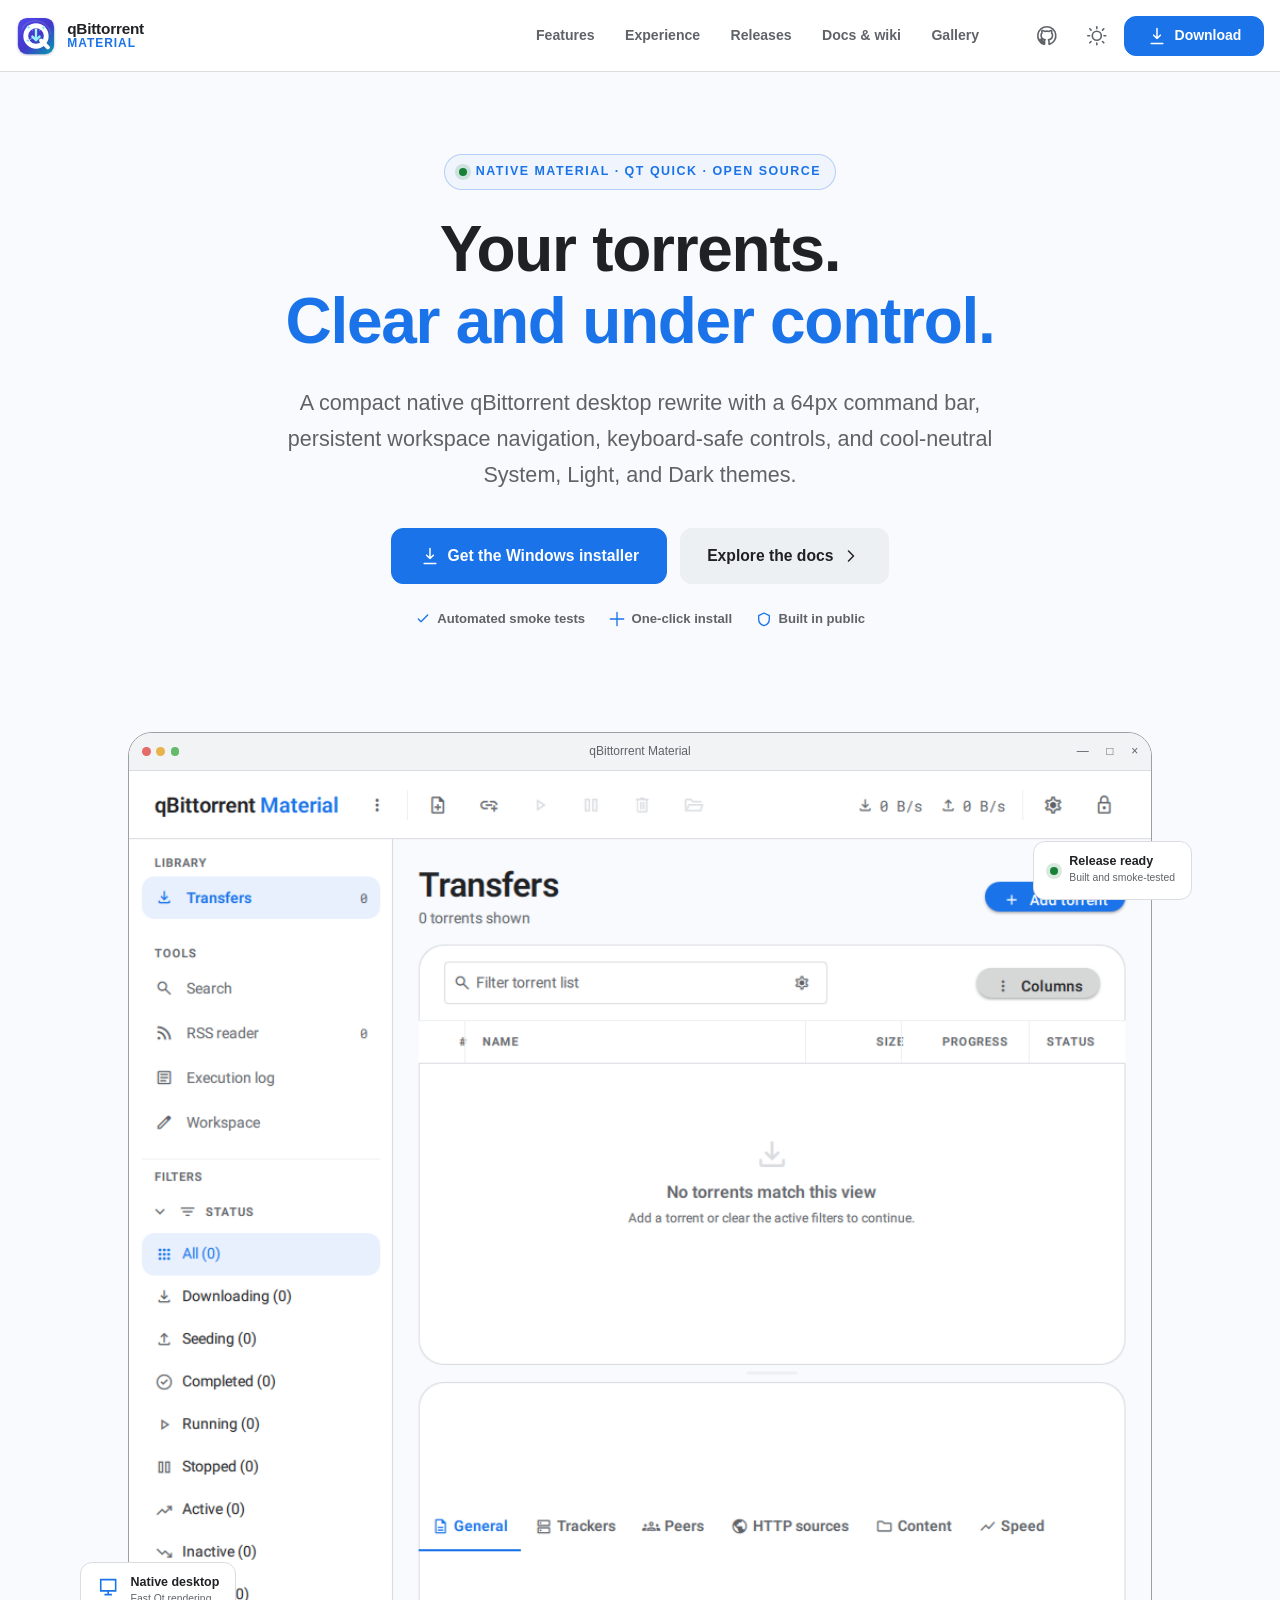
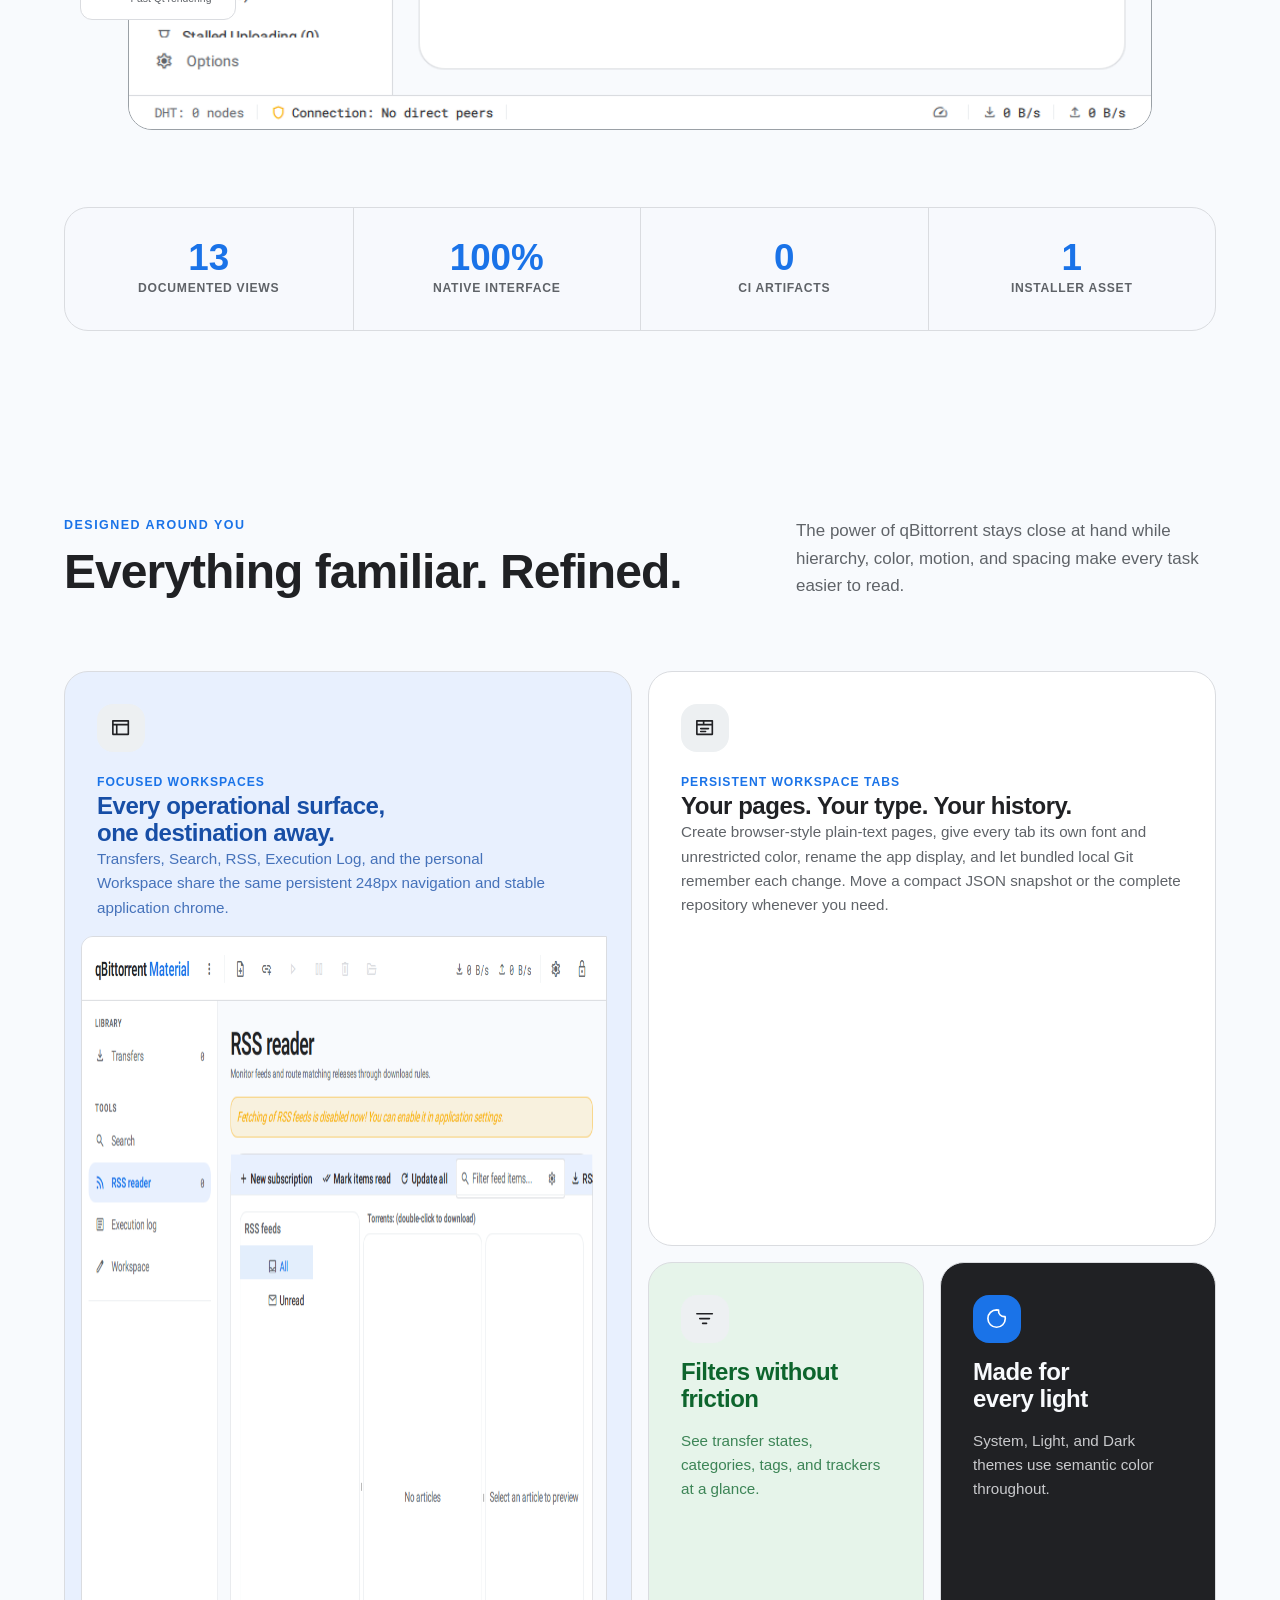
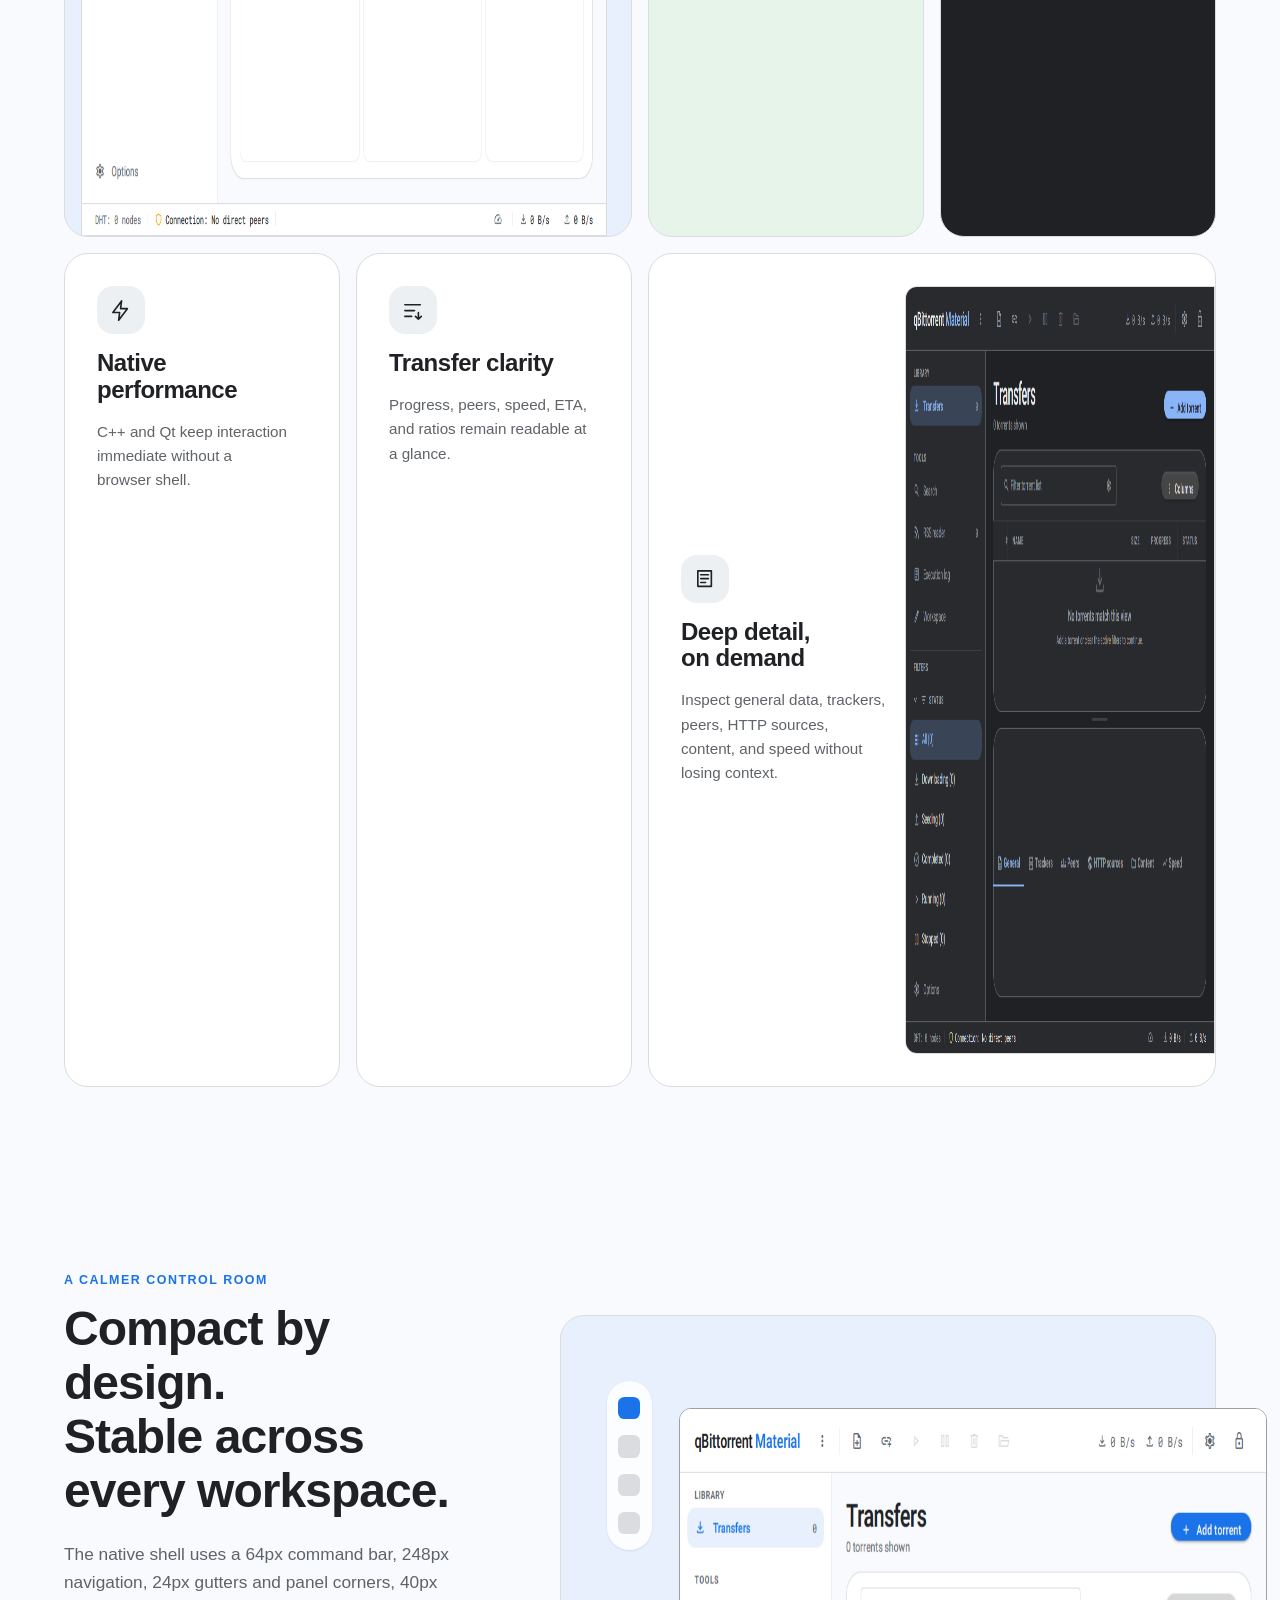
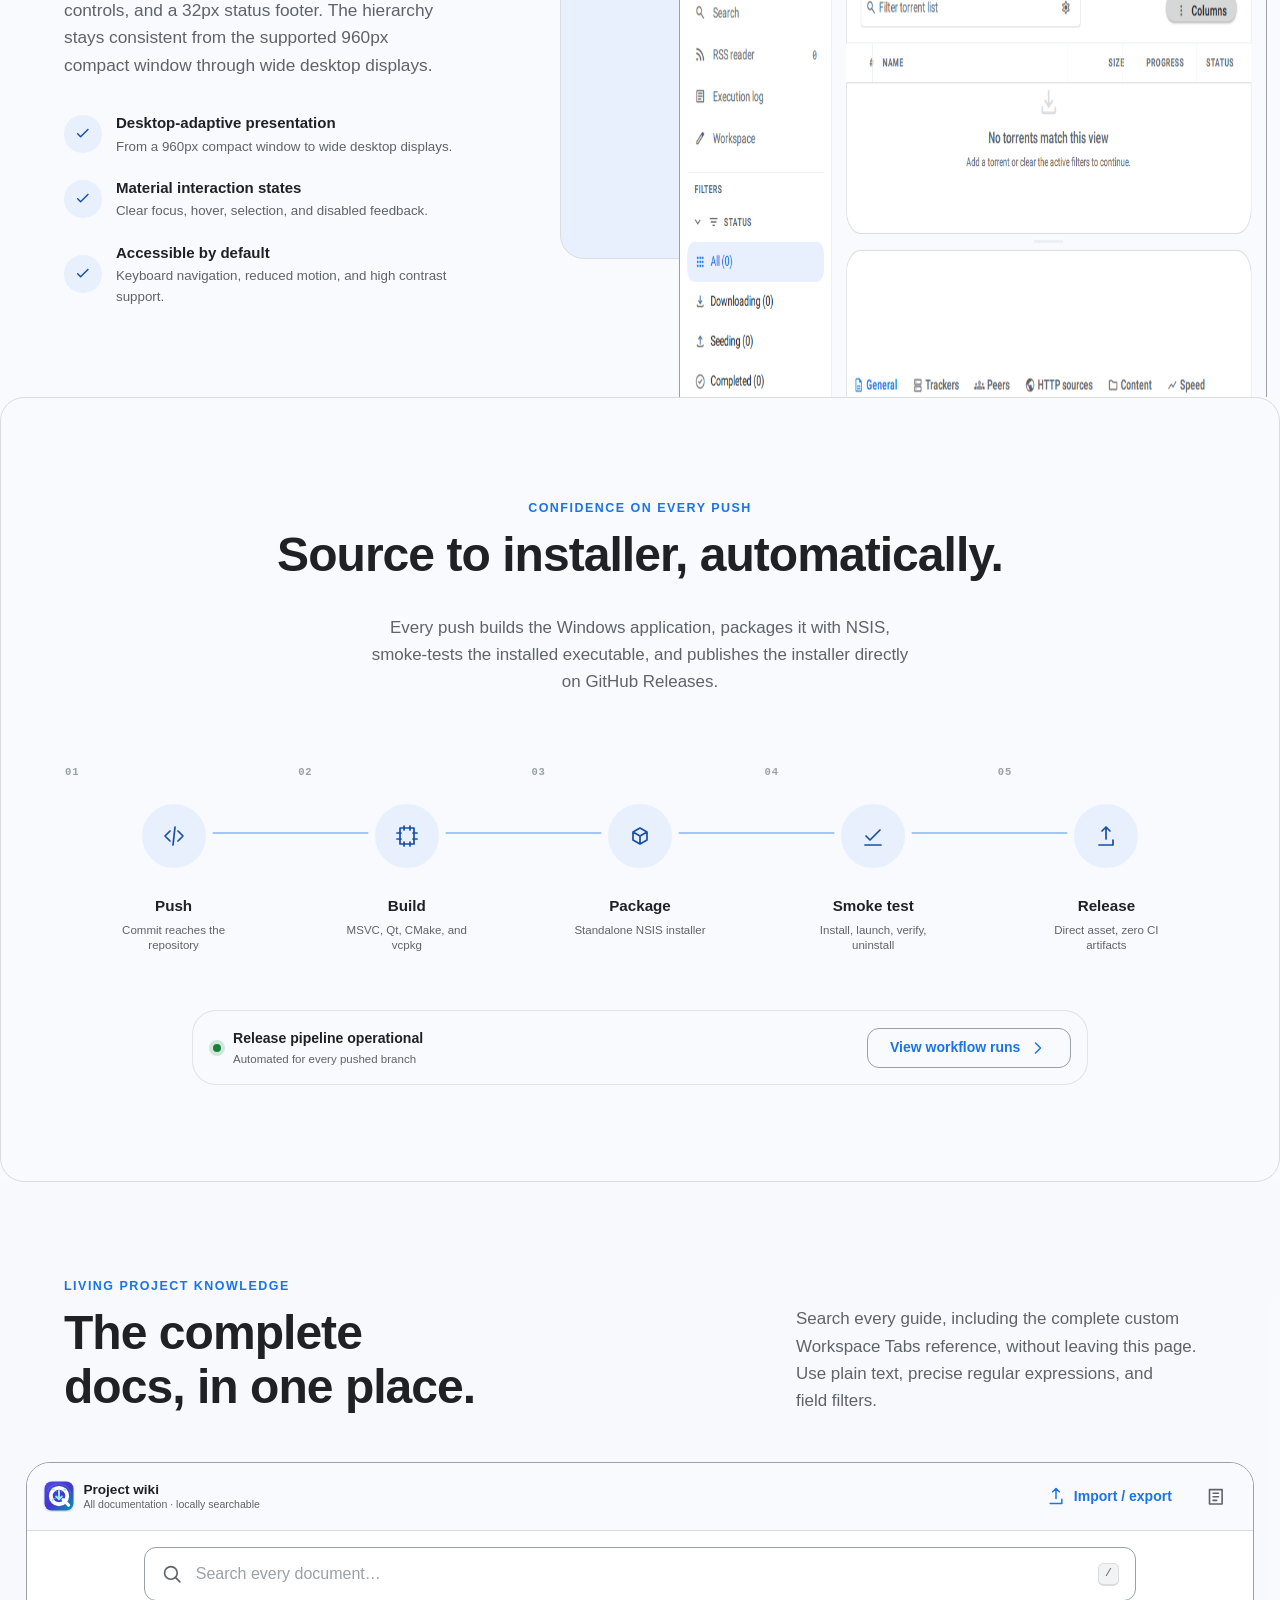
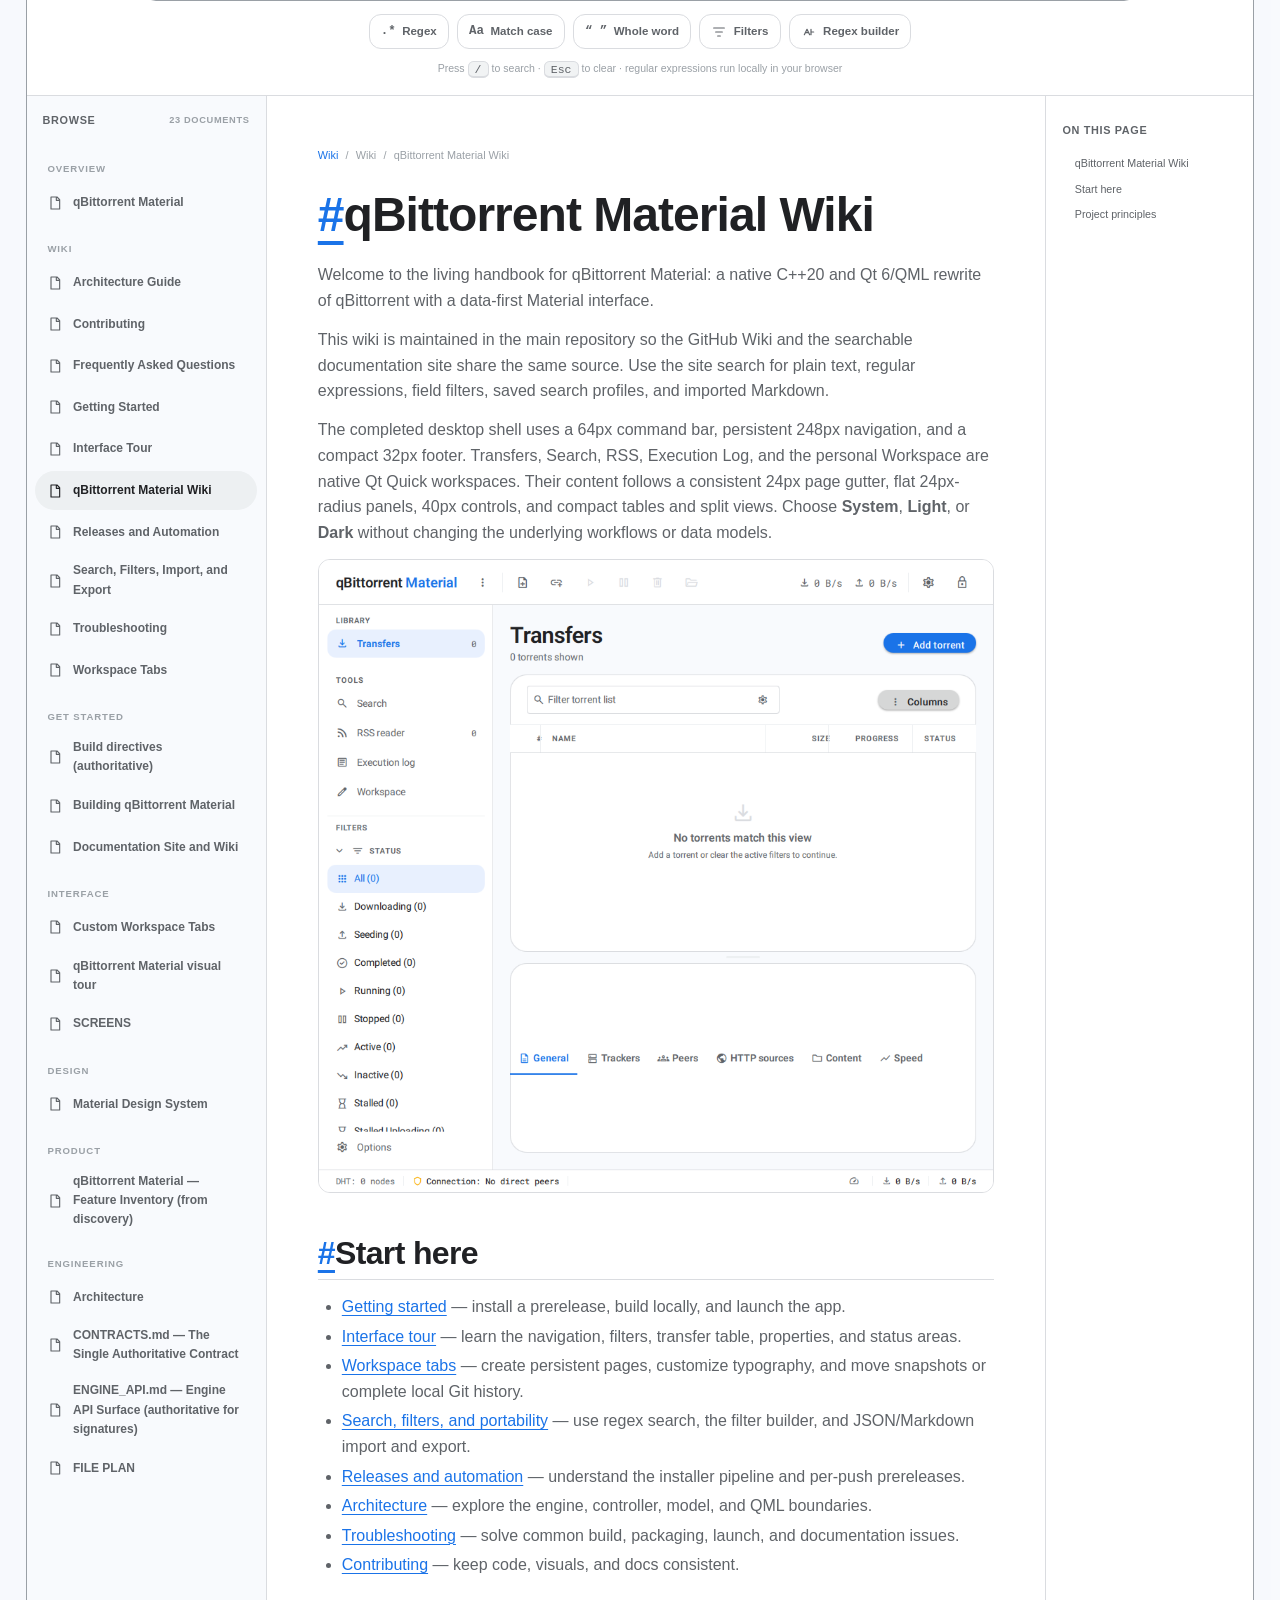
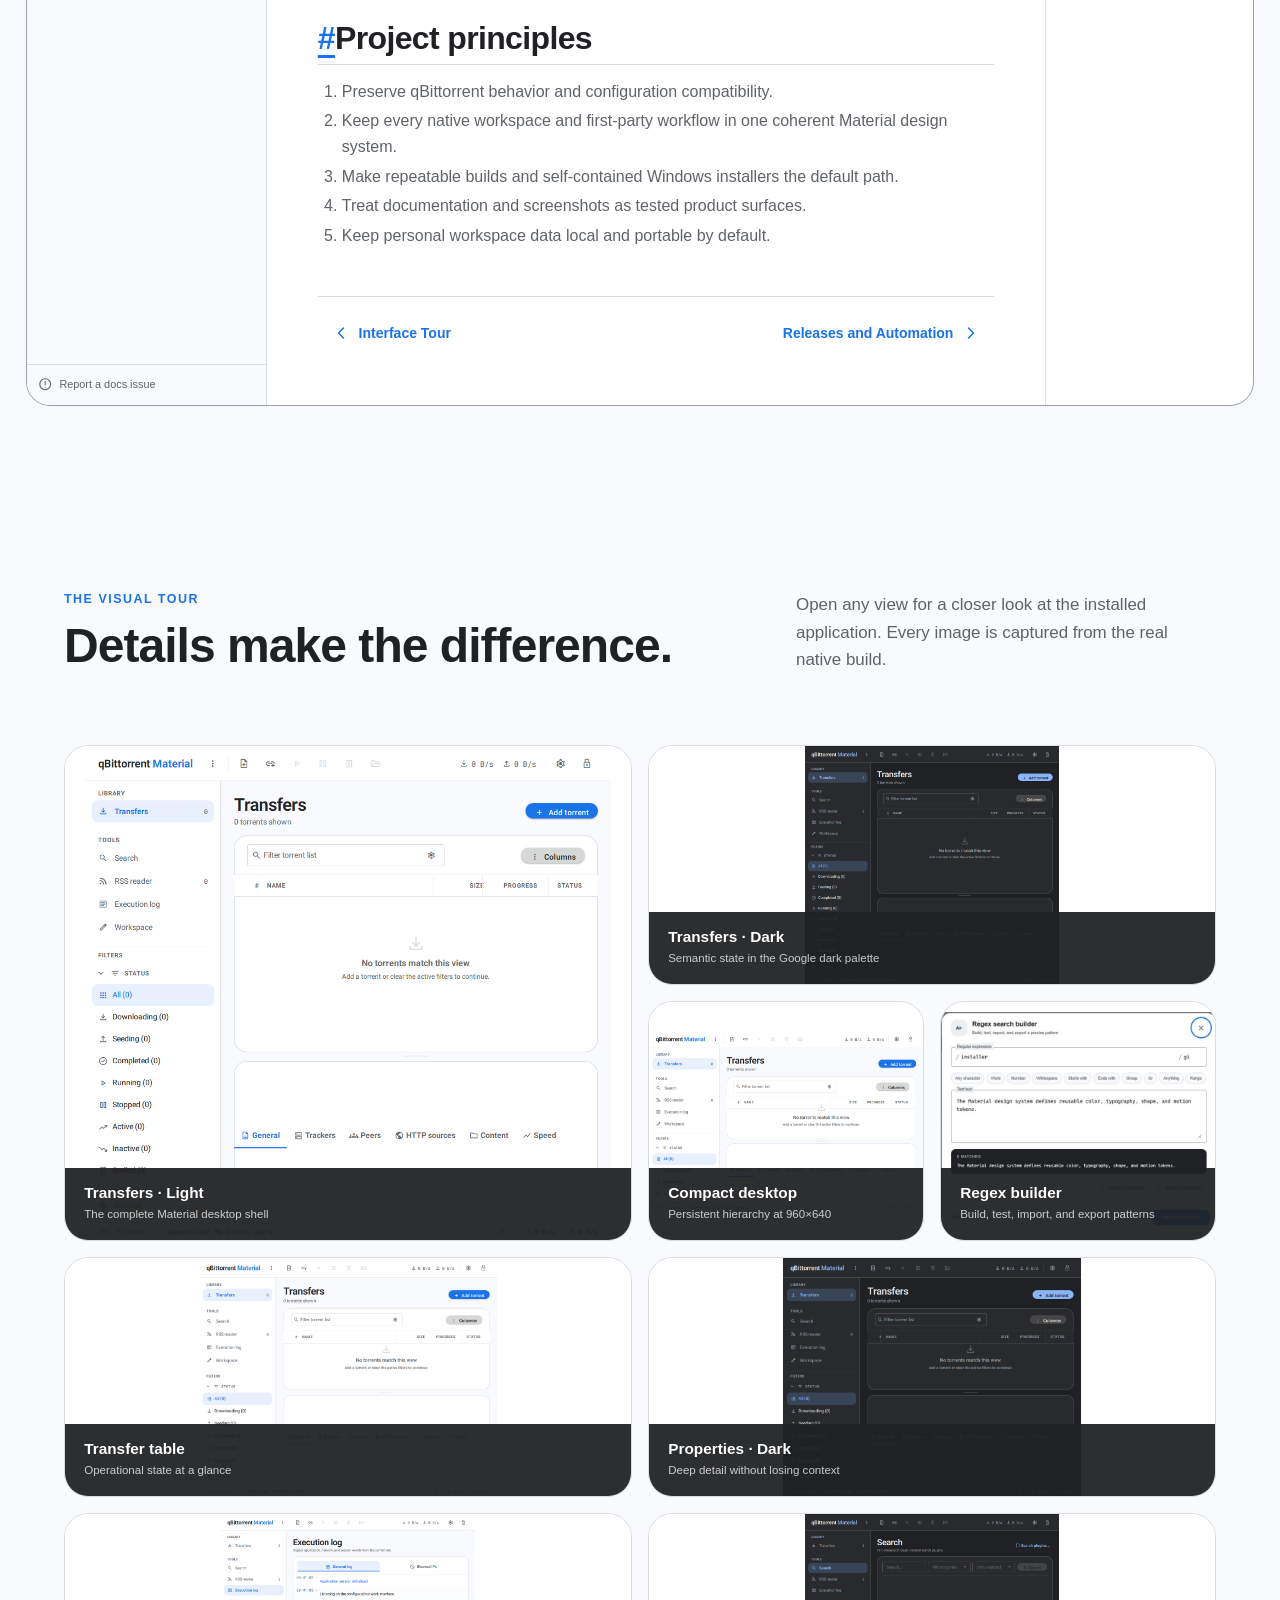
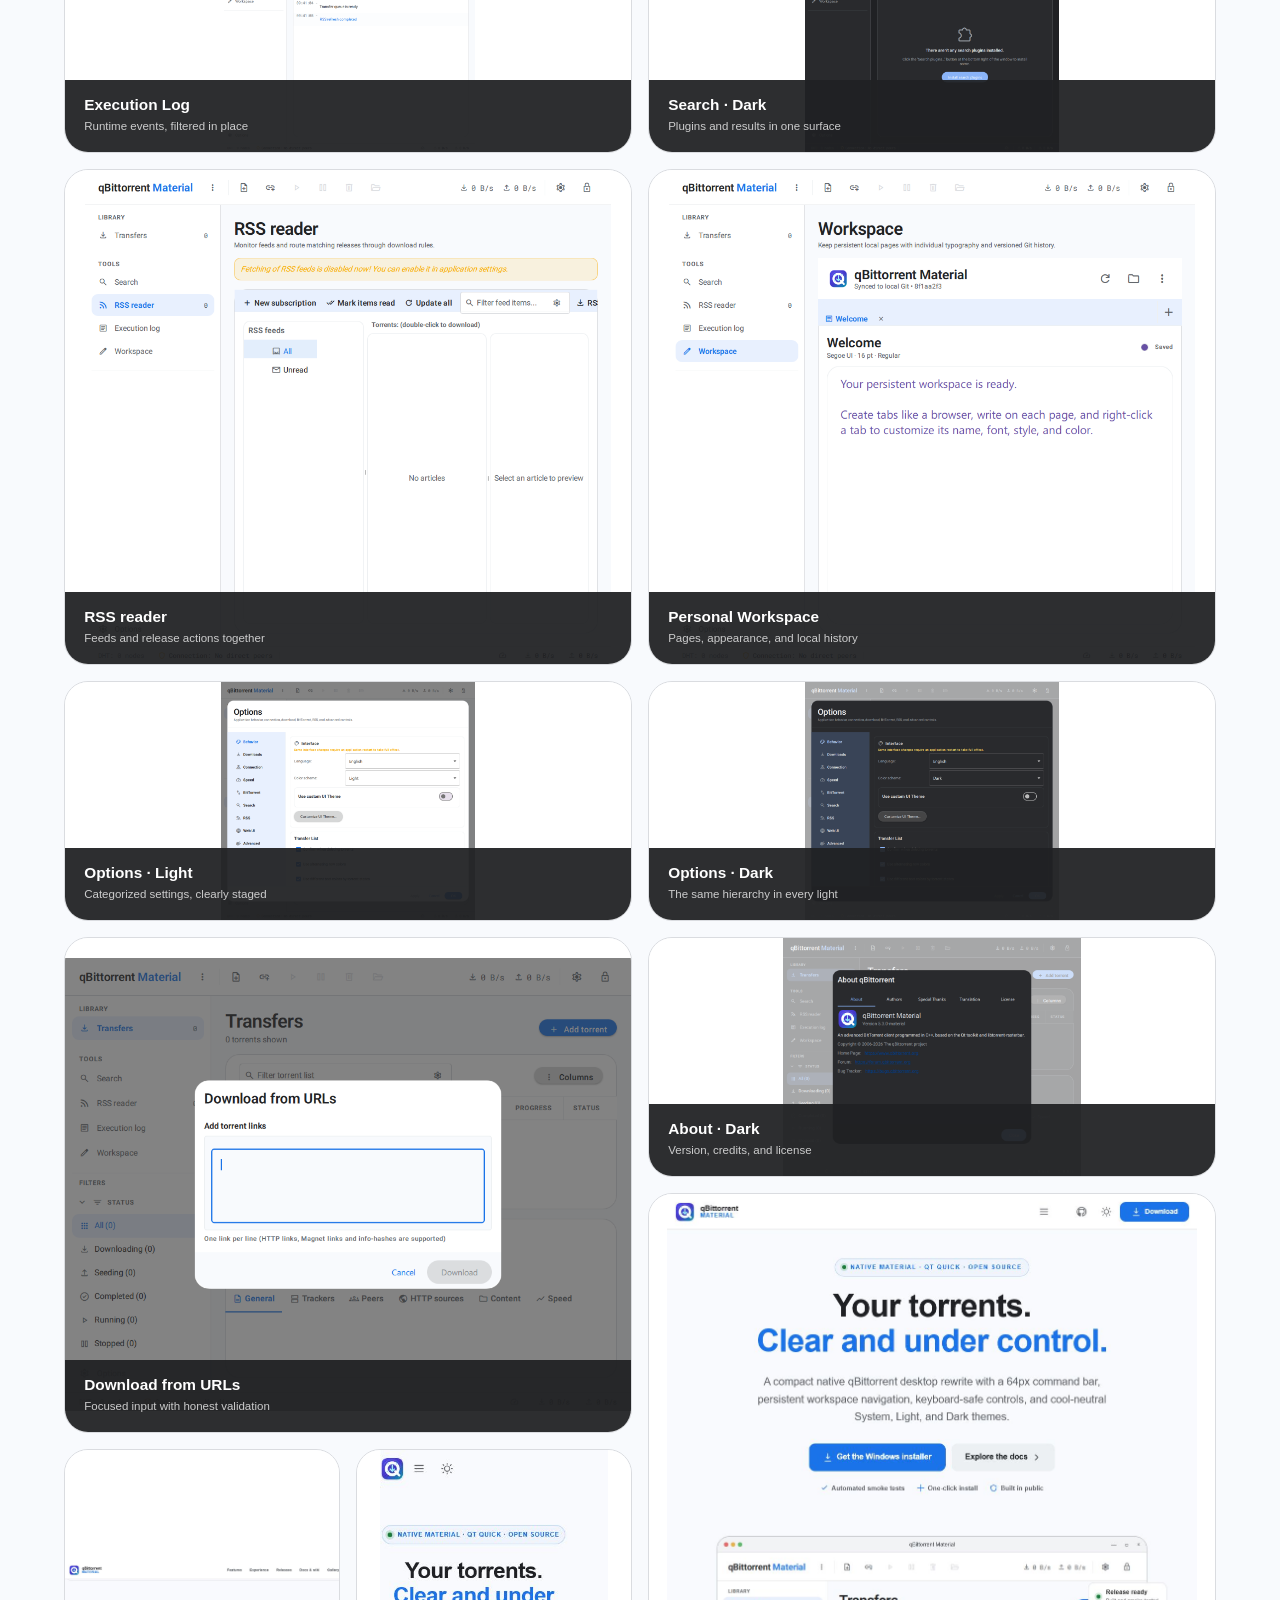
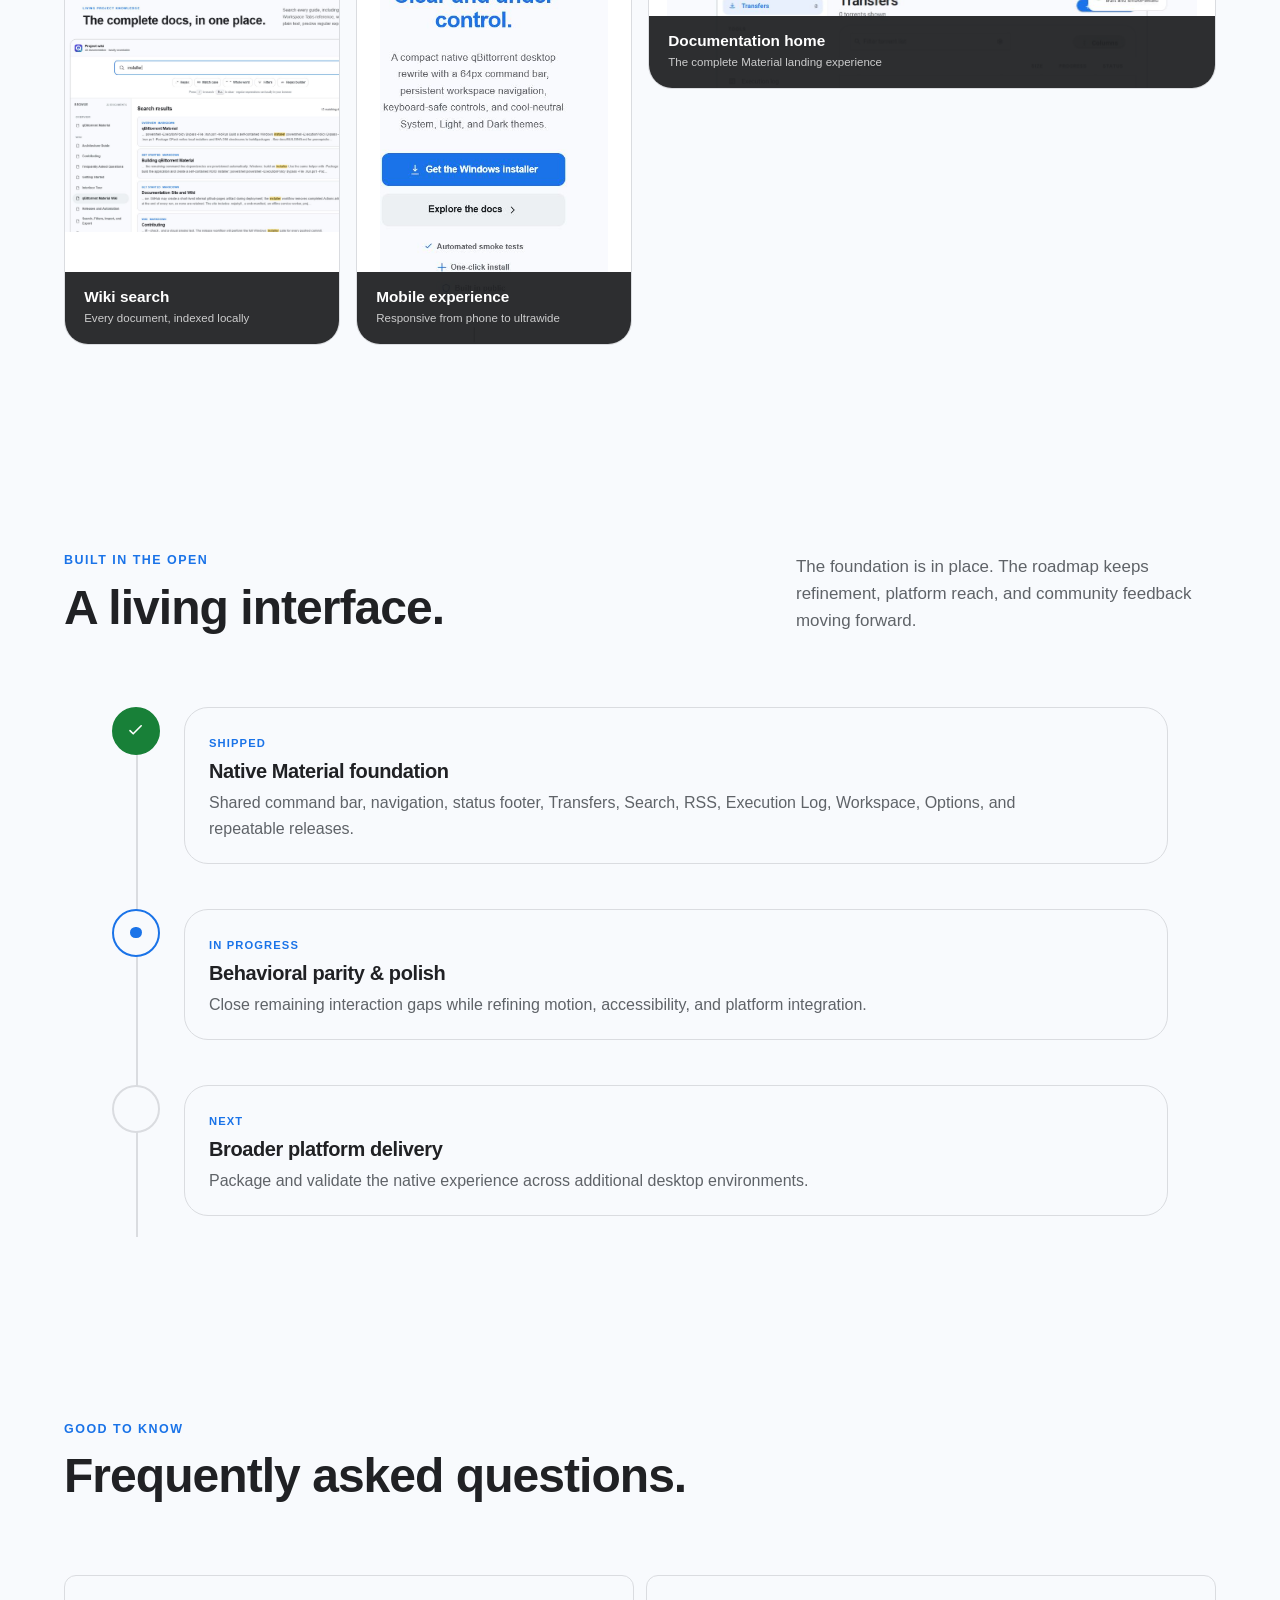
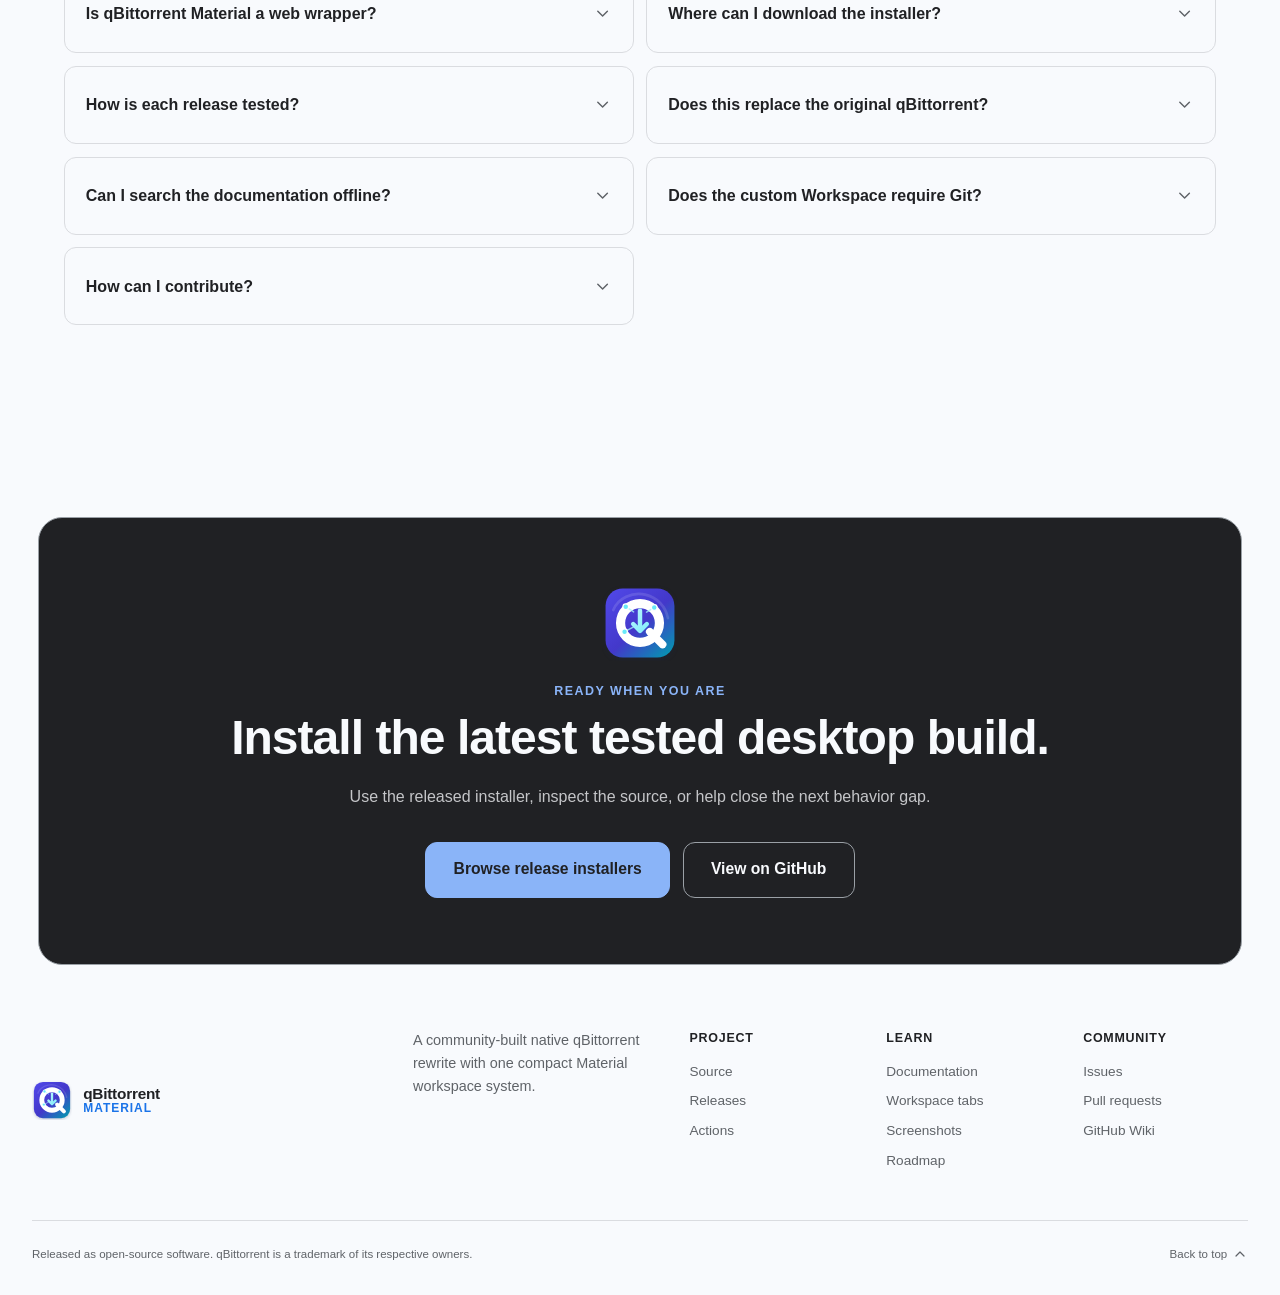
==== commit 69740550: "Rewrite native UI with Material design system" ====
--- a/docs/index.html
+++ b/docs/index.html
@@ -5,11 +5,11 @@
   <meta name="viewport" content="width=device-width, initial-scale=1, viewport-fit=cover">
   <meta name="theme-color" content="#1a73e8">
   <meta name="color-scheme" content="light dark">
-  <meta name="description" content="qBittorrent Material is a modern, native Material 3 desktop experience with persistent custom workspace tabs, local Git history, automated installers, and complete searchable documentation.">
-  <meta name="keywords" content="qBittorrent, Material Design, Material 3, Qt, C++, BitTorrent, workspace tabs, local Git, open source">
+  <meta name="description" content="qBittorrent Material is a native Qt desktop rewrite with compact Material navigation for Transfers, Search, RSS, Execution Log, Workspace, and Options in System, Light, and Dark themes.">
+  <meta name="keywords" content="qBittorrent, Material Design, Qt, C++, BitTorrent, Transfers, Search, RSS, Execution Log, workspace tabs, open source">
   <meta property="og:type" content="website">
   <meta property="og:title" content="qBittorrent Material">
-  <meta property="og:description" content="A modern native qBittorrent desktop experience with every project document in one searchable wiki.">
+  <meta property="og:description" content="A compact native qBittorrent desktop workspace with persistent navigation, clear operational state, and searchable project documentation.">
   <meta property="og:url" content="https://codingmachineedge.github.io/qbittorrent-material/">
   <meta property="og:image" content="https://codingmachineedge.github.io/qbittorrent-material/images/app/01-main-window.png">
   <meta name="twitter:card" content="summary_large_image">
@@ -68,9 +68,9 @@
       <div class="hero__glow hero__glow--one" aria-hidden="true"></div>
       <div class="hero__glow hero__glow--two" aria-hidden="true"></div>
       <div class="hero__copy">
-        <div class="eyebrow"><span class="eyebrow__dot" aria-hidden="true"></span> Material 3 · Native Qt · Open source</div>
+        <div class="eyebrow"><span class="eyebrow__dot" aria-hidden="true"></span> Native Material · Qt Quick · Open source</div>
         <h1 id="hero-title">Your torrents.<br><span class="gradient-text">Clear and under control.</span></h1>
-        <p class="hero__lede">A compact native qBittorrent desktop experience with clear state, keyboard-safe controls, and a cool-neutral Material interface.</p>
+        <p class="hero__lede">A compact native qBittorrent desktop rewrite with a 64px command bar, persistent workspace navigation, keyboard-safe controls, and cool-neutral System, Light, and Dark themes.</p>
         <div class="hero__actions">
           <a class="button button--filled button--large" href="https://github.com/codingmachineedge/qbittorrent-material/releases">
             <svg aria-hidden="true" viewBox="0 0 24 24"><path d="M12 3v12m0 0 4-4m-4 4-4-4M5 21h14"/></svg>
@@ -96,7 +96,7 @@
             <span>qBittorrent Material</span>
             <div class="window-actions"><span>—</span><span>□</span><span>×</span></div>
           </div>
-          <img src="images/app/01-main-window.png" width="852" height="602" alt="qBittorrent Material main window showing the navigation rail, transfer list, toolbar, and properties panel">
+          <img src="images/app/01-main-window.png" width="960" height="900" alt="Light qBittorrent Material Transfers workspace with the command bar, grouped navigation, transfer table, properties, and status footer">
         </div>
         <div class="floating-chip floating-chip--release"><span class="status-dot" aria-hidden="true"></span><strong>Release ready</strong><small>Built and smoke-tested</small></div>
         <div class="floating-chip floating-chip--native"><svg aria-hidden="true" viewBox="0 0 24 24"><path d="M4 5h16v12H4zM8 21h8M12 17v4"/></svg><strong>Native desktop</strong><small>Fast Qt rendering</small></div>
@@ -119,8 +119,8 @@
       <div class="bento-grid">
         <article class="feature-card feature-card--wide feature-card--primary">
           <div class="feature-card__icon"><svg aria-hidden="true" viewBox="0 0 24 24"><path d="M4 5h16v14H4zM4 9h16M8 9v10"/></svg></div>
-          <div><span class="feature-card__label">Focused workspace</span><h3>Information, exactly where it belongs.</h3><p>Navigation, transfers, properties, and global status form one coherent workspace that scales from laptop to ultrawide.</p></div>
-          <img src="images/app/08-main-workspace.png" width="602" height="486" loading="lazy" alt="Main qBittorrent Material workspace">
+          <div><span class="feature-card__label">Focused workspaces</span><h3>Every operational surface, one destination away.</h3><p>Transfers, Search, RSS, Execution Log, and the personal Workspace share the same persistent 248px navigation and stable application chrome.</p></div>
+          <img src="images/app/08-main-workspace.png" width="960" height="900" loading="lazy" alt="RSS reader in the shared qBittorrent Material desktop shell">
         </article>
         <article class="feature-card feature-card--wide">
           <div class="feature-card__icon"><svg aria-hidden="true" viewBox="0 0 24 24"><path d="M4 5h7v4H4zM11 5h9v4h-9zM4 9h16v10H4zM8 13h8m-8 3h5"/></svg></div>
@@ -132,7 +132,7 @@
         </article>
         <article class="feature-card feature-card--dark">
           <div class="feature-card__icon"><svg aria-hidden="true" viewBox="0 0 24 24"><path d="M12 3a9 9 0 1 0 9 9c0-.7-.08-1.38-.23-2.03A6 6 0 0 1 14.03 3.23 9.08 9.08 0 0 0 12 3Z"/></svg></div>
-          <h3>Made for every light</h3><p>Automatic, light, and dark themes use semantic color throughout.</p>
+          <h3>Made for every light</h3><p>System, Light, and Dark themes use semantic color throughout.</p>
         </article>
         <article class="feature-card">
           <div class="feature-card__icon"><svg aria-hidden="true" viewBox="0 0 24 24"><path d="M13 2 4 14h7l-1 8 9-12h-7z"/></svg></div>
@@ -144,7 +144,7 @@
         </article>
         <article class="feature-card feature-card--wide feature-card--image">
           <div><div class="feature-card__icon"><svg aria-hidden="true" viewBox="0 0 24 24"><path d="M5 4h14v16H5zM8 8h8M8 12h8M8 16h5"/></svg></div><h3>Deep detail, on demand</h3><p>Inspect general data, trackers, peers, HTTP sources, content, and speed without losing context.</p></div>
-          <img src="images/app/05-properties-tabs.png" width="602" height="243" loading="lazy" alt="Properties panel tabs and status details">
+          <img src="images/app/05-properties-tabs.png" width="960" height="768" loading="lazy" alt="Dark Transfers workspace with the torrent properties region">
         </article>
       </div>
     </section>
@@ -152,17 +152,17 @@
     <section class="section experience" id="experience" aria-labelledby="experience-title">
       <div class="experience__copy">
         <span class="overline">A calmer control room</span>
-        <h2 id="experience-title">Big when it matters.<br>Adaptive everywhere.</h2>
-        <p>The application showcase uses roughly 80% of the available screen width and responds fluidly at every breakpoint. The actual desktop interface follows the same principle: dense enough for serious work, spacious enough to breathe.</p>
+        <h2 id="experience-title">Compact by design.<br>Stable across every workspace.</h2>
+        <p>The native shell uses a 64px command bar, 248px navigation, 24px gutters and panel corners, 40px controls, and a 32px status footer. The hierarchy stays consistent from the supported 960px compact window through wide desktop displays.</p>
         <ul class="check-list">
-          <li><span><svg aria-hidden="true" viewBox="0 0 24 24"><path d="m5 12 4 4L19 6"/></svg></span><div><strong>Responsive presentation</strong><small>From compact phones to wide desktop displays.</small></div></li>
+          <li><span><svg aria-hidden="true" viewBox="0 0 24 24"><path d="m5 12 4 4L19 6"/></svg></span><div><strong>Desktop-adaptive presentation</strong><small>From a 960px compact window to wide desktop displays.</small></div></li>
           <li><span><svg aria-hidden="true" viewBox="0 0 24 24"><path d="m5 12 4 4L19 6"/></svg></span><div><strong>Material interaction states</strong><small>Clear focus, hover, selection, and disabled feedback.</small></div></li>
           <li><span><svg aria-hidden="true" viewBox="0 0 24 24"><path d="m5 12 4 4L19 6"/></svg></span><div><strong>Accessible by default</strong><small>Keyboard navigation, reduced motion, and high contrast support.</small></div></li>
         </ul>
       </div>
       <div class="experience__visual">
         <div class="experience__rail"><span class="rail-item rail-item--active"></span><span class="rail-item"></span><span class="rail-item"></span><span class="rail-item"></span></div>
-        <img src="images/app/04-transfer-list.png" width="602" height="245" loading="lazy" alt="Transfer list with progress, status, peers, speeds, and ETA columns">
+        <img src="images/app/04-transfer-list.png" width="960" height="768" loading="lazy" alt="Transfers workspace with progress, status, peers, speeds, and ETA columns">
       </div>
     </section>
 
@@ -263,64 +263,64 @@
         <p>Open any view for a closer look at the installed application. Every image is captured from the real native build.</p>
       </div>
       <div class="gallery-grid">
-        <button class="gallery-card gallery-card--hero" type="button" data-lightbox="images/app/01-main-window.png" data-caption="Main window — the complete Material workspace">
-          <img src="images/app/01-main-window.png" width="852" height="602" loading="lazy" alt="Full qBittorrent Material main window">
-          <span><strong>Main window</strong><small>The complete Material workspace</small></span><i aria-hidden="true"><svg viewBox="0 0 24 24"><path d="M8 3H3v5m13-5h5v5M3 16v5h5m13-5v5h-5"/></svg></i>
-        </button>
-        <button class="gallery-card" type="button" data-lightbox="images/app/02-toolbar-and-filter.png" data-caption="Toolbar and filtering — essential actions remain close">
-          <img src="images/app/02-toolbar-and-filter.png" width="852" height="76" loading="lazy" alt="Toolbar and transfer filtering controls">
-          <span><strong>Toolbar &amp; filtering</strong><small>Essential actions stay close</small></span><i aria-hidden="true"><svg viewBox="0 0 24 24"><path d="M8 3H3v5m13-5h5v5M3 16v5h5m13-5v5h-5"/></svg></i>
-        </button>
-        <button class="gallery-card gallery-card--tall" type="button" data-lightbox="images/app/03-filter-sidebar.png" data-caption="Filter sidebar — status, category, tags, and trackers">
-          <img src="images/app/03-filter-sidebar.png" width="250" height="486" loading="lazy" alt="Filter sidebar with status categories and tags">
-          <span><strong>Filter sidebar</strong><small>Every transfer, organized</small></span><i aria-hidden="true"><svg viewBox="0 0 24 24"><path d="M8 3H3v5m13-5h5v5M3 16v5h5m13-5v5h-5"/></svg></i>
-        </button>
-        <button class="gallery-card gallery-card--wide" type="button" data-lightbox="images/app/04-transfer-list.png" data-caption="Transfer list — rich status at a glance">
-          <img src="images/app/04-transfer-list.png" width="602" height="245" loading="lazy" alt="Transfer list table with torrent status columns">
-          <span><strong>Transfer list</strong><small>Rich status at a glance</small></span><i aria-hidden="true"><svg viewBox="0 0 24 24"><path d="M8 3H3v5m13-5h5v5M3 16v5h5m13-5v5h-5"/></svg></i>
-        </button>
-        <button class="gallery-card gallery-card--wide" type="button" data-lightbox="images/app/05-properties-tabs.png" data-caption="Properties tabs — inspect every detail without leaving context">
-          <img src="images/app/05-properties-tabs.png" width="602" height="243" loading="lazy" alt="Properties panel tabs and torrent status details">
-          <span><strong>Properties</strong><small>Deep detail, one click away</small></span><i aria-hidden="true"><svg viewBox="0 0 24 24"><path d="M8 3H3v5m13-5h5v5M3 16v5h5m13-5v5h-5"/></svg></i>
-        </button>
-        <button class="gallery-card" type="button" data-lightbox="images/app/06-statusbar.png" data-caption="Status bar — network and global transfer speeds">
-          <img src="images/app/06-statusbar.png" width="852" height="40" loading="lazy" alt="Application status bar with network and global speed information">
-          <span><strong>Status bar</strong><small>Global health at a glance</small></span><i aria-hidden="true"><svg viewBox="0 0 24 24"><path d="M8 3H3v5m13-5h5v5M3 16v5h5m13-5v5h-5"/></svg></i>
-        </button>
-        <button class="gallery-card" type="button" data-lightbox="images/app/07-navigation-and-toolbar.png" data-caption="Navigation and toolbar — a clear, familiar action model">
-          <img src="images/app/07-navigation-and-toolbar.png" width="852" height="186" loading="lazy" alt="Material navigation and toolbar controls">
-          <span><strong>Navigation</strong><small>A familiar action model</small></span><i aria-hidden="true"><svg viewBox="0 0 24 24"><path d="M8 3H3v5m13-5h5v5M3 16v5h5m13-5v5h-5"/></svg></i>
-        </button>
-        <button class="gallery-card gallery-card--hero" type="button" data-lightbox="images/app/08-main-workspace.png" data-caption="Main workspace — designed to scale dynamically">
-          <img src="images/app/08-main-workspace.png" width="602" height="486" loading="lazy" alt="The main workspace at a closer crop">
-          <span><strong>Main workspace</strong><small>Designed to scale with you</small></span><i aria-hidden="true"><svg viewBox="0 0 24 24"><path d="M8 3H3v5m13-5h5v5M3 16v5h5m13-5v5h-5"/></svg></i>
-        </button>
-        <button class="gallery-card gallery-card--hero" type="button" data-lightbox="images/app/09-custom-workspace-tabs.png" data-caption="Persistent Workspace tabs — LowLevel Workspace Studio is a user rename demonstration">
-          <img src="images/app/09-custom-workspace-tabs.png" width="2048" height="1280" loading="lazy" alt="Persistent browser-style Workspace tabs in a user-renamed qBittorrent Material application">
-          <span><strong>Persistent Workspace</strong><small>User-renamed app, four saved pages</small></span><i aria-hidden="true"><svg viewBox="0 0 24 24"><path d="M8 3H3v5m13-5h5v5M3 16v5h5m13-5v5h-5"/></svg></i>
-        </button>
-        <button class="gallery-card gallery-card--wide" type="button" data-lightbox="images/app/10-tab-context-menu.png" data-caption="Tab context menu — customize, duplicate, close others, or close">
-          <img src="images/app/10-tab-context-menu.png" width="2048" height="1280" loading="lazy" alt="Workspace tab context menu anchored to the selected Design Lab tab">
-          <span><strong>Tab actions</strong><small>Context stays attached to the page</small></span><i aria-hidden="true"><svg viewBox="0 0 24 24"><path d="M8 3H3v5m13-5h5v5M3 16v5h5m13-5v5h-5"/></svg></i>
-        </button>
-        <button class="gallery-card gallery-card--wide" type="button" data-lightbox="images/app/11-tab-typography-color.png" data-caption="Tab name and appearance — installed fonts, style, size, emphasis, and unlimited color">
-          <img src="images/app/11-tab-typography-color.png" width="1721" height="1033" loading="lazy" alt="Per-tab name, font family, font style, point size, bold, italic, and HSV color controls">
-          <span><strong>Name &amp; appearance</strong><small>Typography and unrestricted color</small></span><i aria-hidden="true"><svg viewBox="0 0 24 24"><path d="M8 3H3v5m13-5h5v5M3 16v5h5m13-5v5h-5"/></svg></i>
-        </button>
-        <button class="gallery-card gallery-card--hero" type="button" data-lightbox="images/app/12-workspace-portability.png" data-caption="Workspace portability — JSON snapshots and complete Git repositories">
-          <img src="images/app/12-workspace-portability.png" width="2048" height="1280" loading="lazy" alt="Workspace menu offering JSON and complete Git repository import and export">
-          <span><strong>Portable by design</strong><small>Snapshot or complete Git history</small></span><i aria-hidden="true"><svg viewBox="0 0 24 24"><path d="M8 3H3v5m13-5h5v5M3 16v5h5m13-5v5h-5"/></svg></i>
-        </button>
-        <button class="gallery-card gallery-card--wide" type="button" data-lightbox="images/app/13-restored-workspace.png" data-caption="Restored after relaunch — display name, ordered tabs, active page, content, and appearance">
-          <img src="images/app/13-restored-workspace.png" width="1380" height="891" loading="lazy" alt="Renamed qBittorrent Material application with persistent Workspace tabs restored after relaunch">
-          <span><strong>Restored after relaunch</strong><small>Name, pages, content, and type return</small></span><i aria-hidden="true"><svg viewBox="0 0 24 24"><path d="M8 3H3v5m13-5h5v5M3 16v5h5m13-5v5h-5"/></svg></i>
+        <button class="gallery-card gallery-card--hero" type="button" data-lightbox="images/app/01-main-window.png" data-caption="Transfers · Light — the complete 64px / 248px / 32px desktop shell">
+          <img src="images/app/01-main-window.png" width="960" height="900" loading="lazy" alt="Light Transfers workspace in the complete qBittorrent Material shell">
+          <span><strong>Transfers · Light</strong><small>The complete Material desktop shell</small></span><i aria-hidden="true"><svg viewBox="0 0 24 24"><path d="M8 3H3v5m13-5h5v5M3 16v5h5m13-5v5h-5"/></svg></i>
+        </button>
+        <button class="gallery-card gallery-card--wide" type="button" data-lightbox="images/app/02-toolbar-and-filter.png" data-caption="Transfers · Dark — the same command bar, navigation, and state hierarchy">
+          <img src="images/app/02-toolbar-and-filter.png" width="960" height="900" loading="lazy" alt="Dark Transfers workspace with command bar and filters">
+          <span><strong>Transfers · Dark</strong><small>Semantic state in the Google dark palette</small></span><i aria-hidden="true"><svg viewBox="0 0 24 24"><path d="M8 3H3v5m13-5h5v5M3 16v5h5m13-5v5h-5"/></svg></i>
+        </button>
+        <button class="gallery-card" type="button" data-lightbox="images/app/03-filter-sidebar.png" data-caption="Compact Transfers shell — persistent navigation at the 960×640 capture target">
+          <img src="images/app/03-filter-sidebar.png" width="960" height="640" loading="lazy" alt="Compact 960 by 640 Transfers shell">
+          <span><strong>Compact desktop</strong><small>Persistent hierarchy at 960×640</small></span><i aria-hidden="true"><svg viewBox="0 0 24 24"><path d="M8 3H3v5m13-5h5v5M3 16v5h5m13-5v5h-5"/></svg></i>
+        </button>
+        <button class="gallery-card gallery-card--wide" type="button" data-lightbox="images/app/04-transfer-list.png" data-caption="Transfers — filters, actions, progress, speed, peers, and ETA in one workspace">
+          <img src="images/app/04-transfer-list.png" width="960" height="768" loading="lazy" alt="Transfers table with torrent status columns and filters">
+          <span><strong>Transfer table</strong><small>Operational state at a glance</small></span><i aria-hidden="true"><svg viewBox="0 0 24 24"><path d="M8 3H3v5m13-5h5v5M3 16v5h5m13-5v5h-5"/></svg></i>
+        </button>
+        <button class="gallery-card gallery-card--wide" type="button" data-lightbox="images/app/05-properties-tabs.png" data-caption="Transfers properties · Dark — detail stays attached to the selected torrent">
+          <img src="images/app/05-properties-tabs.png" width="960" height="768" loading="lazy" alt="Dark Transfers workspace with torrent properties">
+          <span><strong>Properties · Dark</strong><small>Deep detail without losing context</small></span><i aria-hidden="true"><svg viewBox="0 0 24 24"><path d="M8 3H3v5m13-5h5v5M3 16v5h5m13-5v5h-5"/></svg></i>
+        </button>
+        <button class="gallery-card gallery-card--wide" type="button" data-lightbox="images/app/06-statusbar.png" data-caption="Execution Log — timestamped runtime messages with text and level filters">
+          <img src="images/app/06-statusbar.png" width="960" height="900" loading="lazy" alt="Execution Log workspace in Light mode">
+          <span><strong>Execution Log</strong><small>Runtime events, filtered in place</small></span><i aria-hidden="true"><svg viewBox="0 0 24 24"><path d="M8 3H3v5m13-5h5v5M3 16v5h5m13-5v5h-5"/></svg></i>
+        </button>
+        <button class="gallery-card gallery-card--wide" type="button" data-lightbox="images/app/07-navigation-and-toolbar.png" data-caption="Search · Dark — query, plugin scope, result filters, and download actions">
+          <img src="images/app/07-navigation-and-toolbar.png" width="960" height="900" loading="lazy" alt="Search workspace in Dark mode">
+          <span><strong>Search · Dark</strong><small>Plugins and results in one surface</small></span><i aria-hidden="true"><svg viewBox="0 0 24 24"><path d="M8 3H3v5m13-5h5v5M3 16v5h5m13-5v5h-5"/></svg></i>
+        </button>
+        <button class="gallery-card gallery-card--hero" type="button" data-lightbox="images/app/08-main-workspace.png" data-caption="RSS reader — feeds, articles, and automation context in the shared shell">
+          <img src="images/app/08-main-workspace.png" width="960" height="900" loading="lazy" alt="RSS reader workspace in Light mode">
+          <span><strong>RSS reader</strong><small>Feeds and release actions together</small></span><i aria-hidden="true"><svg viewBox="0 0 24 24"><path d="M8 3H3v5m13-5h5v5M3 16v5h5m13-5v5h-5"/></svg></i>
+        </button>
+        <button class="gallery-card gallery-card--hero" type="button" data-lightbox="images/app/09-custom-workspace-tabs.png" data-caption="Personal Workspace — persistent browser-style pages with local history">
+          <img src="images/app/09-custom-workspace-tabs.png" width="960" height="900" loading="lazy" alt="Persistent personal Workspace in Light mode">
+          <span><strong>Personal Workspace</strong><small>Pages, appearance, and local history</small></span><i aria-hidden="true"><svg viewBox="0 0 24 24"><path d="M8 3H3v5m13-5h5v5M3 16v5h5m13-5v5h-5"/></svg></i>
+        </button>
+        <button class="gallery-card gallery-card--wide" type="button" data-lightbox="images/app/10-tab-context-menu.png" data-caption="Options · Light — categorized settings with staged Apply and Cancel actions">
+          <img src="images/app/10-tab-context-menu.png" width="960" height="900" loading="lazy" alt="Options dialog in Light mode">
+          <span><strong>Options · Light</strong><small>Categorized settings, clearly staged</small></span><i aria-hidden="true"><svg viewBox="0 0 24 24"><path d="M8 3H3v5m13-5h5v5M3 16v5h5m13-5v5h-5"/></svg></i>
+        </button>
+        <button class="gallery-card gallery-card--wide" type="button" data-lightbox="images/app/11-tab-typography-color.png" data-caption="Options · Dark — the complete settings hierarchy in the dark palette">
+          <img src="images/app/11-tab-typography-color.png" width="960" height="900" loading="lazy" alt="Options dialog in Dark mode">
+          <span><strong>Options · Dark</strong><small>The same hierarchy in every light</small></span><i aria-hidden="true"><svg viewBox="0 0 24 24"><path d="M8 3H3v5m13-5h5v5M3 16v5h5m13-5v5h-5"/></svg></i>
+        </button>
+        <button class="gallery-card gallery-card--hero" type="button" data-lightbox="images/app/12-workspace-portability.png" data-caption="Download from URLs — magnet links and supported URLs in a focused dialog">
+          <img src="images/app/12-workspace-portability.png" width="960" height="768" loading="lazy" alt="Download from URLs dialog in Light mode">
+          <span><strong>Download from URLs</strong><small>Focused input with honest validation</small></span><i aria-hidden="true"><svg viewBox="0 0 24 24"><path d="M8 3H3v5m13-5h5v5M3 16v5h5m13-5v5h-5"/></svg></i>
+        </button>
+        <button class="gallery-card gallery-card--wide" type="button" data-lightbox="images/app/13-restored-workspace.png" data-caption="About qBittorrent · Dark — version, credits, and license information">
+          <img src="images/app/13-restored-workspace.png" width="960" height="768" loading="lazy" alt="About qBittorrent dialog in Dark mode">
+          <span><strong>About · Dark</strong><small>Version, credits, and license</small></span><i aria-hidden="true"><svg viewBox="0 0 24 24"><path d="M8 3H3v5m13-5h5v5M3 16v5h5m13-5v5h-5"/></svg></i>
         </button>
         <button class="gallery-card gallery-card--hero" type="button" data-lightbox="images/site/01-landing-desktop.png" data-caption="Material landing page — the project, release path, and app at a glance">
-          <img src="images/site/01-landing-desktop.png" width="1440" height="1000" loading="lazy" alt="qBittorrent Material documentation landing page on desktop">
+          <img src="images/site/01-landing-desktop.png" width="1071" height="1000" loading="lazy" alt="qBittorrent Material documentation landing page on desktop">
           <span><strong>Documentation home</strong><small>The complete Material landing experience</small></span><i aria-hidden="true"><svg viewBox="0 0 24 24"><path d="M8 3H3v5m13-5h5v5M3 16v5h5m13-5v5h-5"/></svg></i>
         </button>
         <button class="gallery-card gallery-card--tall" type="button" data-lightbox="images/site/02-wiki-search.png" data-caption="Embedded wiki search — the complete locally indexed corpus">
-          <img src="images/site/02-wiki-search.png" width="1384" height="1555" loading="lazy" alt="Embedded documentation wiki showing highlighted installer search results">
+          <img src="images/site/02-wiki-search.png" width="1384" height="1370" loading="lazy" alt="Embedded documentation wiki showing highlighted installer search results">
           <span><strong>Wiki search</strong><small>Every document, indexed locally</small></span><i aria-hidden="true"><svg viewBox="0 0 24 24"><path d="M8 3H3v5m13-5h5v5M3 16v5h5m13-5v5h-5"/></svg></i>
         </button>
         <button class="gallery-card" type="button" data-lightbox="images/site/03-regex-builder.png" data-caption="Regex builder — token palette, flags, live matches, and import/export">
@@ -340,7 +340,7 @@
         <p>The foundation is in place. The roadmap keeps refinement, platform reach, and community feedback moving forward.</p>
       </div>
       <ol class="roadmap-list">
-        <li class="roadmap-item roadmap-item--done"><span class="roadmap-marker"><svg aria-hidden="true" viewBox="0 0 24 24"><path d="m5 12 4 4L19 6"/></svg></span><div><span>Shipped</span><h3>Native Material foundation</h3><p>Core shell, navigation, transfers, filters, details, responsive site, and repeatable releases.</p></div></li>
+        <li class="roadmap-item roadmap-item--done"><span class="roadmap-marker"><svg aria-hidden="true" viewBox="0 0 24 24"><path d="m5 12 4 4L19 6"/></svg></span><div><span>Shipped</span><h3>Native Material foundation</h3><p>Shared command bar, navigation, status footer, Transfers, Search, RSS, Execution Log, Workspace, Options, and repeatable releases.</p></div></li>
         <li class="roadmap-item roadmap-item--active"><span class="roadmap-marker"><span></span></span><div><span>In progress</span><h3>Behavioral parity &amp; polish</h3><p>Close remaining interaction gaps while refining motion, accessibility, and platform integration.</p></div></li>
         <li class="roadmap-item"><span class="roadmap-marker"></span><div><span>Next</span><h3>Broader platform delivery</h3><p>Package and validate the native experience across additional desktop environments.</p></div></li>
       </ol>
@@ -374,7 +374,7 @@
   <footer class="site-footer">
     <div class="site-footer__main">
       <a class="brand" href="#home"><img class="brand__mark" src="assets/logo-mark.svg" alt="" width="40" height="40"><span class="brand__wordmark"><strong>qBittorrent</strong><span>Material</span></span></a>
-      <p>A community-built exploration of a modern native qBittorrent desktop experience.</p>
+      <p>A community-built native qBittorrent rewrite with one compact Material workspace system.</p>
       <nav aria-label="Footer navigation"><div><strong>Project</strong><a href="https://github.com/codingmachineedge/qbittorrent-material">Source</a><a href="https://github.com/codingmachineedge/qbittorrent-material/releases">Releases</a><a href="https://github.com/codingmachineedge/qbittorrent-material/actions">Actions</a></div><div><strong>Learn</strong><a href="#wiki">Documentation</a><a href="#wiki/wiki-workspace-tabs">Workspace tabs</a><a href="#gallery">Screenshots</a><a href="#roadmap">Roadmap</a></div><div><strong>Community</strong><a href="https://github.com/codingmachineedge/qbittorrent-material/issues">Issues</a><a href="https://github.com/codingmachineedge/qbittorrent-material/pulls">Pull requests</a><a href="https://github.com/codingmachineedge/qbittorrent-material/wiki">GitHub Wiki</a></div></nav>
     </div>
     <div class="site-footer__legal"><span>Released as open-source software. qBittorrent is a trademark of its respective owners.</span><a href="#home">Back to top <svg aria-hidden="true" viewBox="0 0 24 24"><path d="m6 15 6-6 6 6"/></svg></a></div>
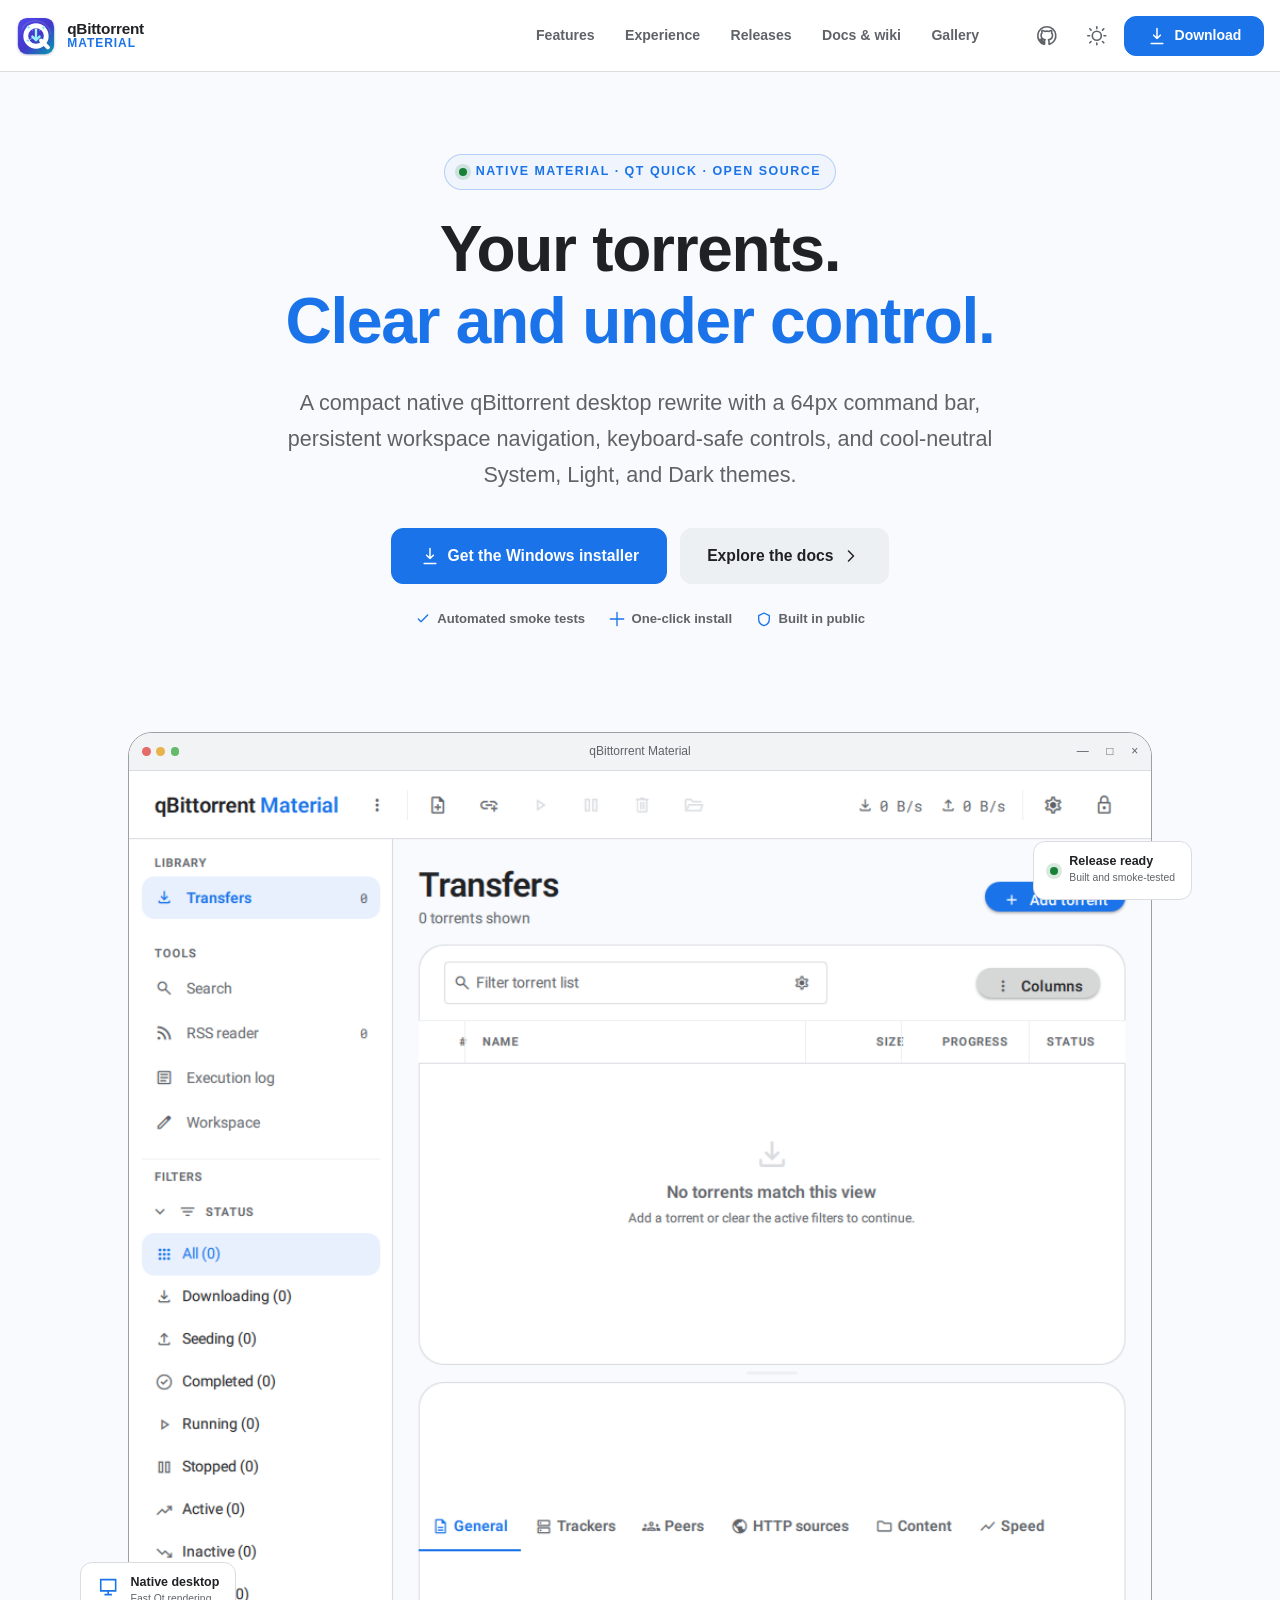
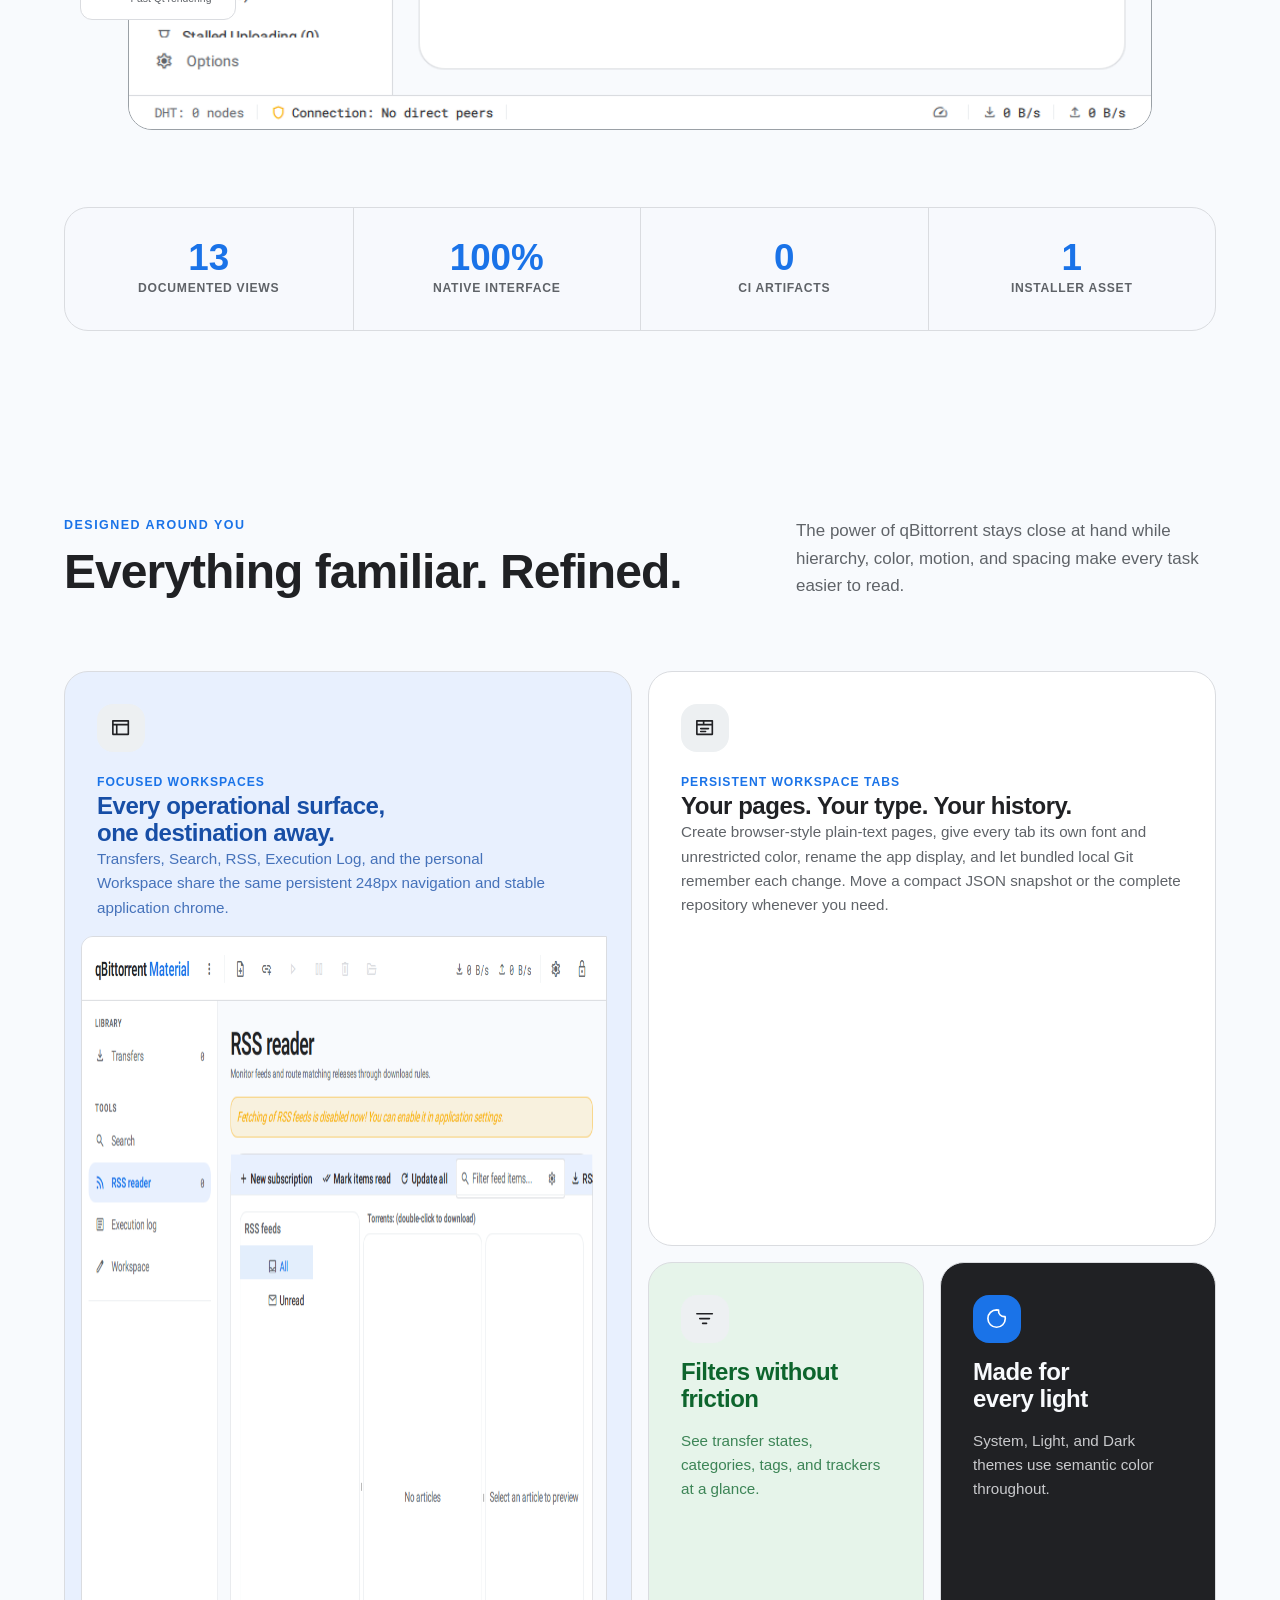
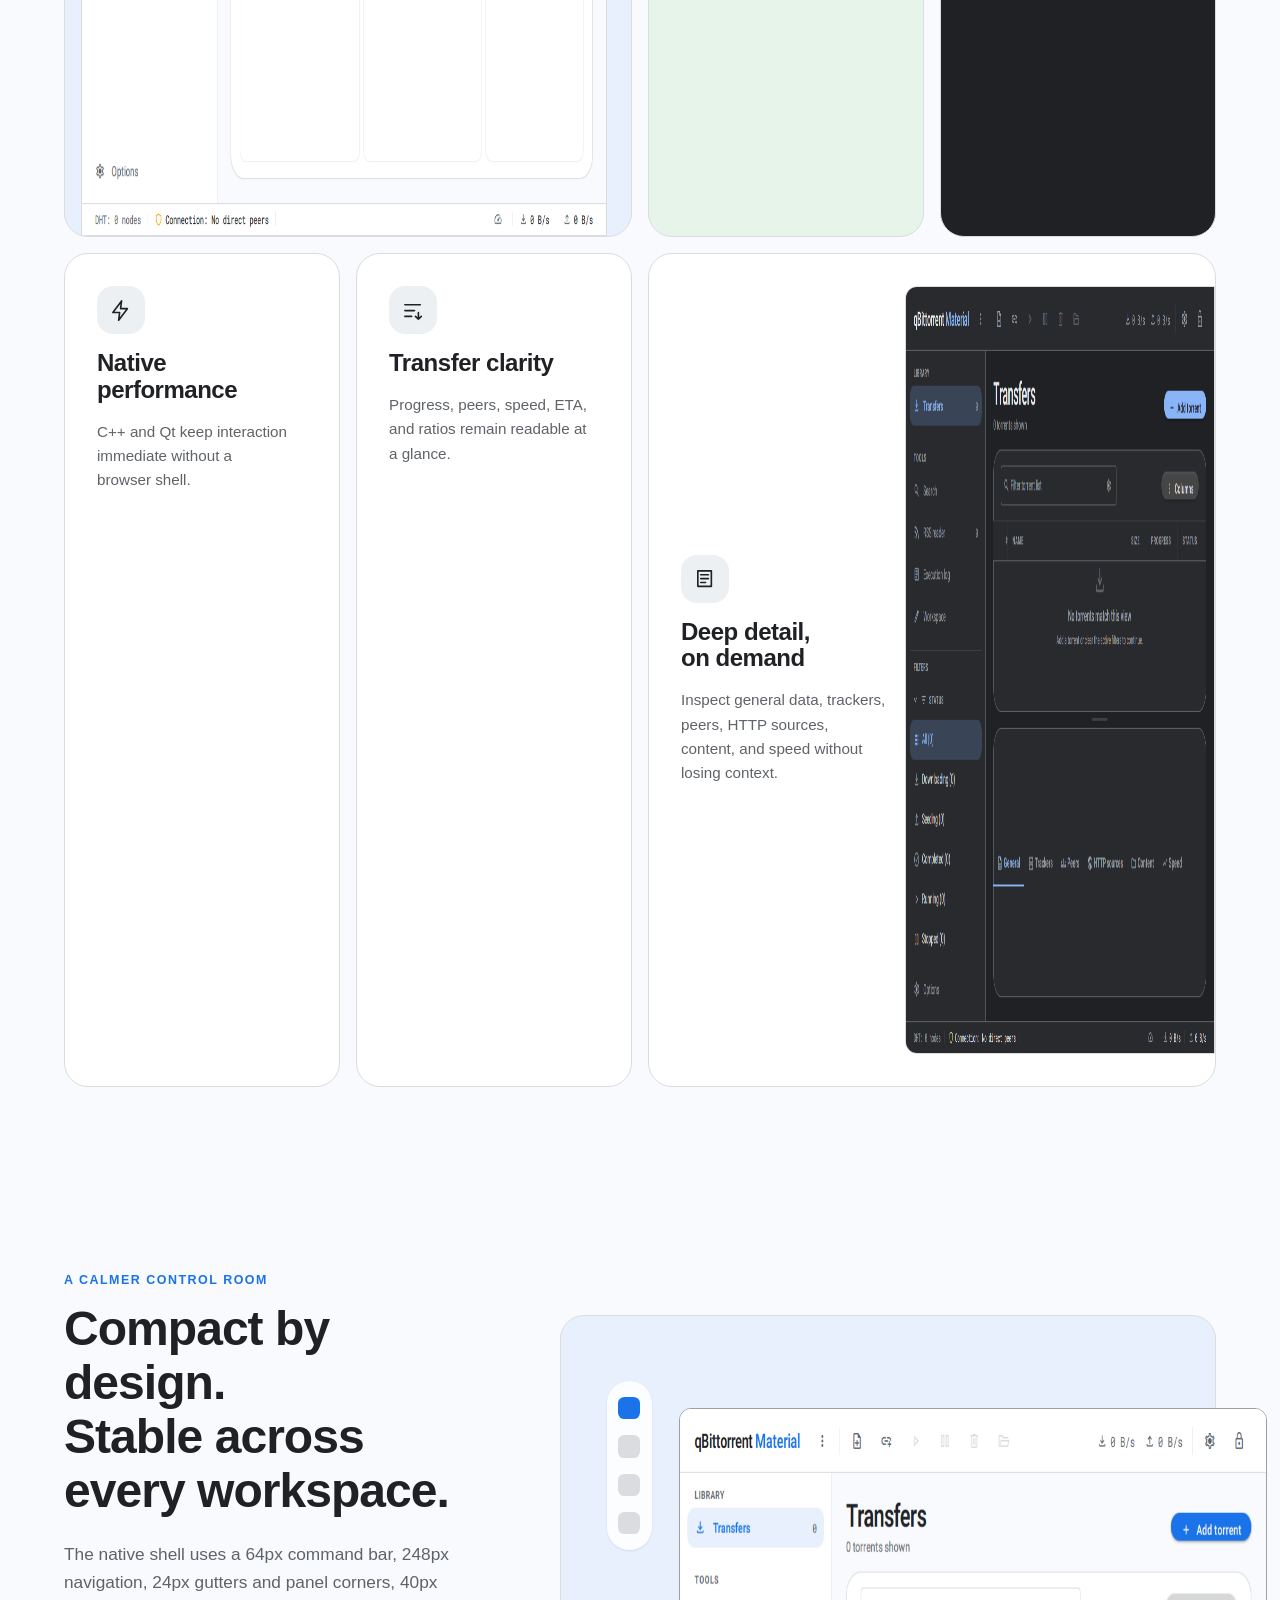
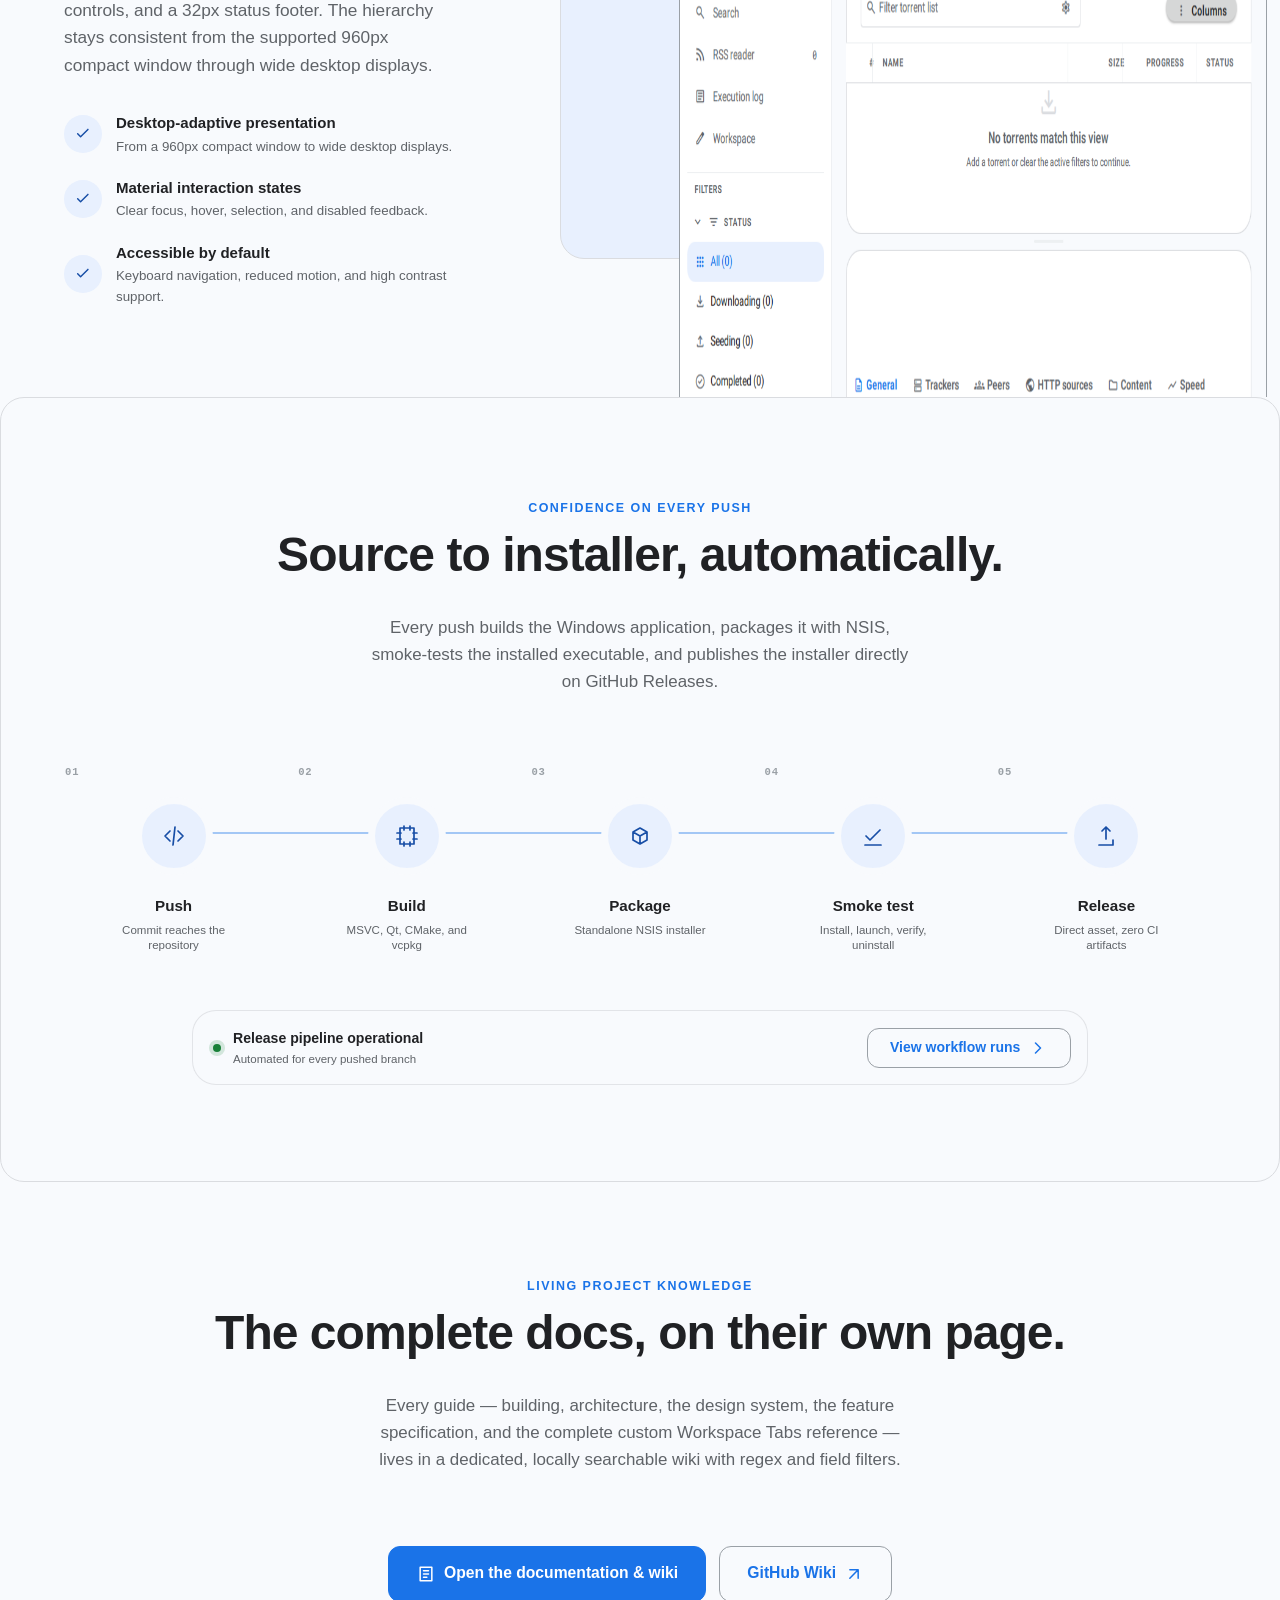
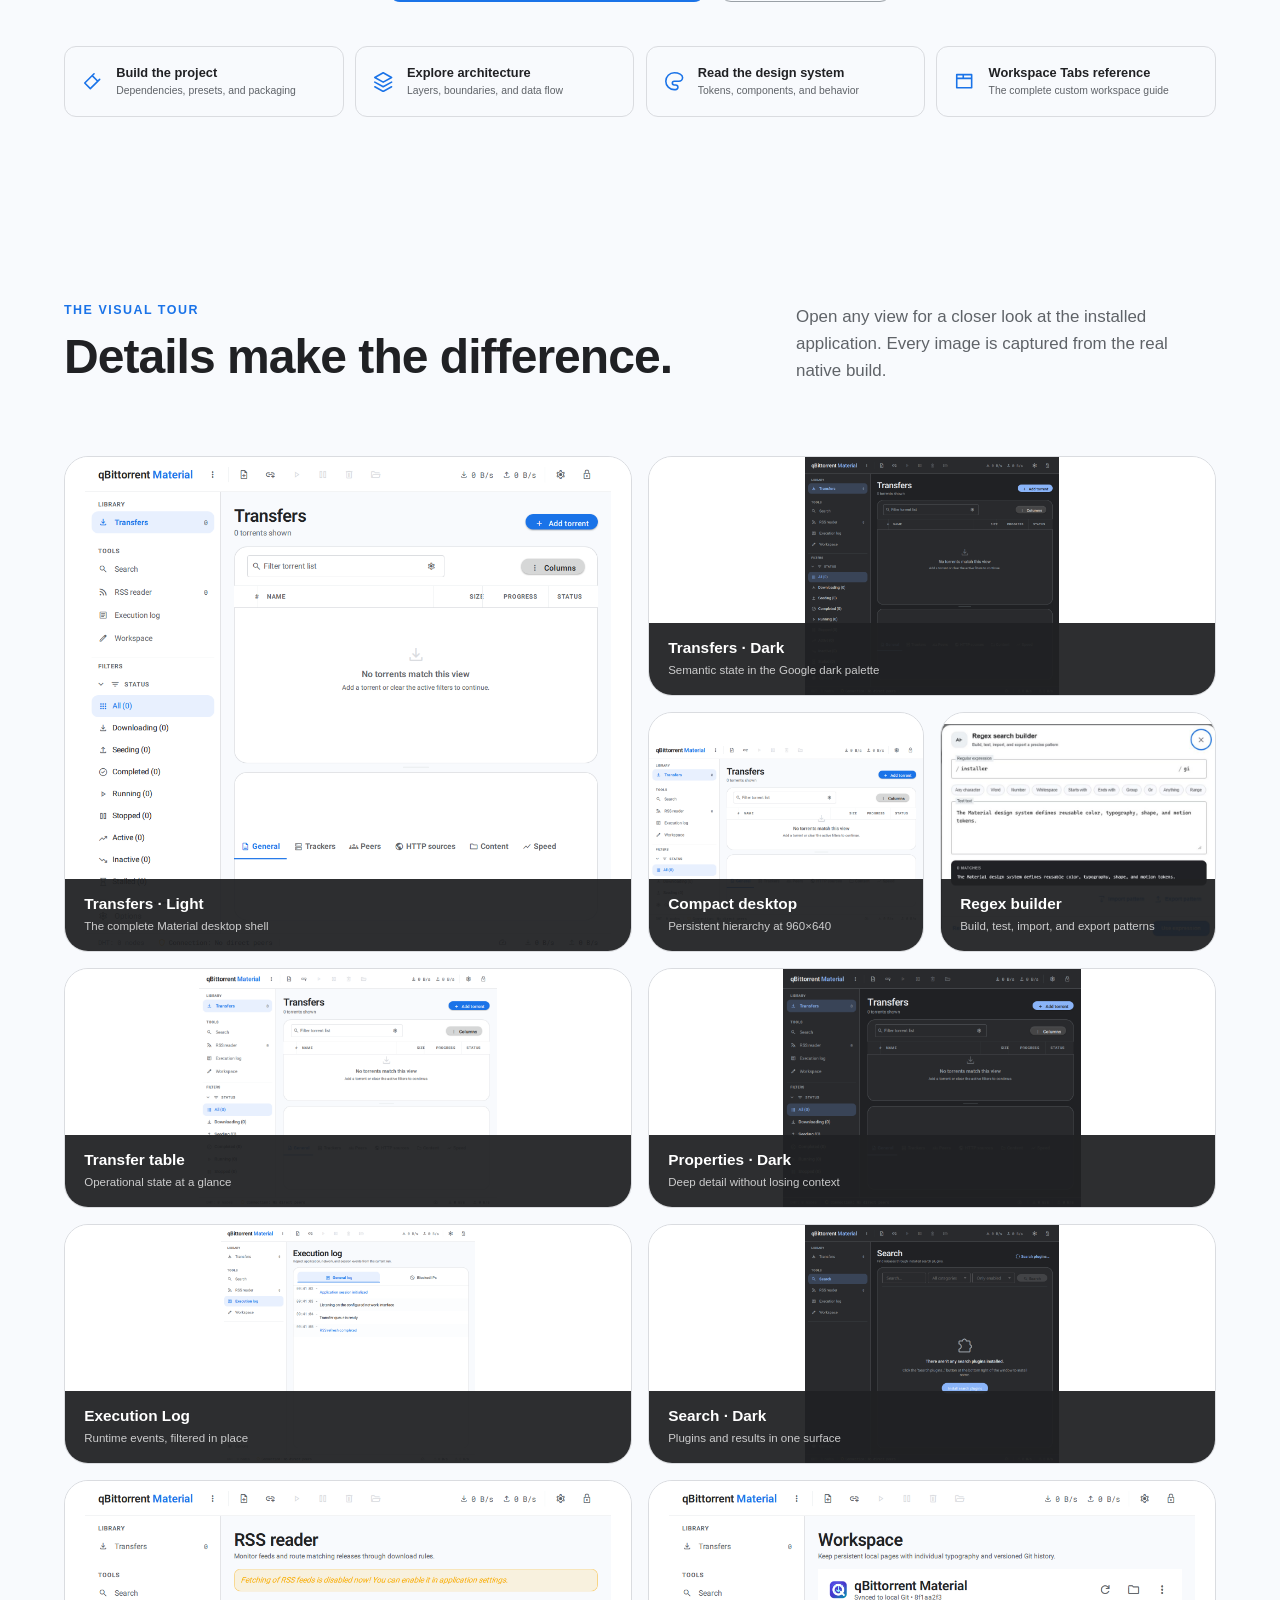
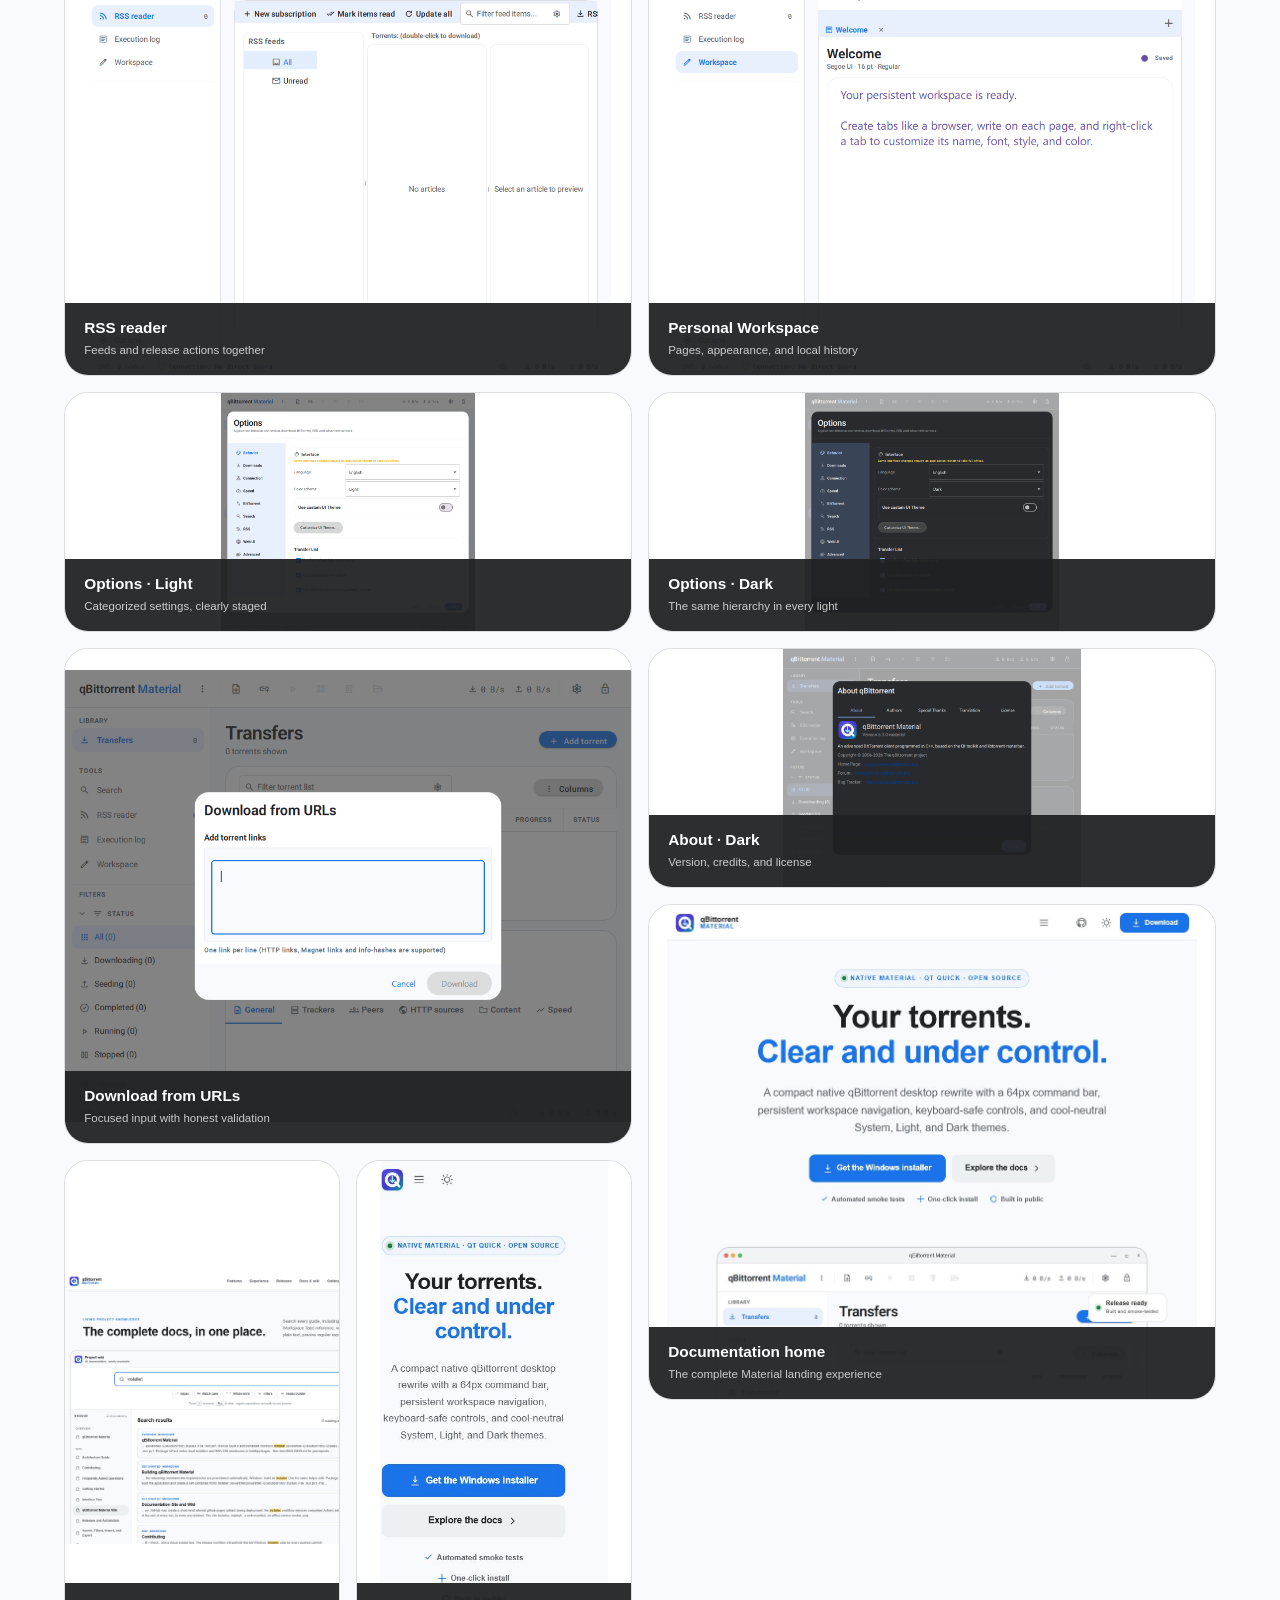
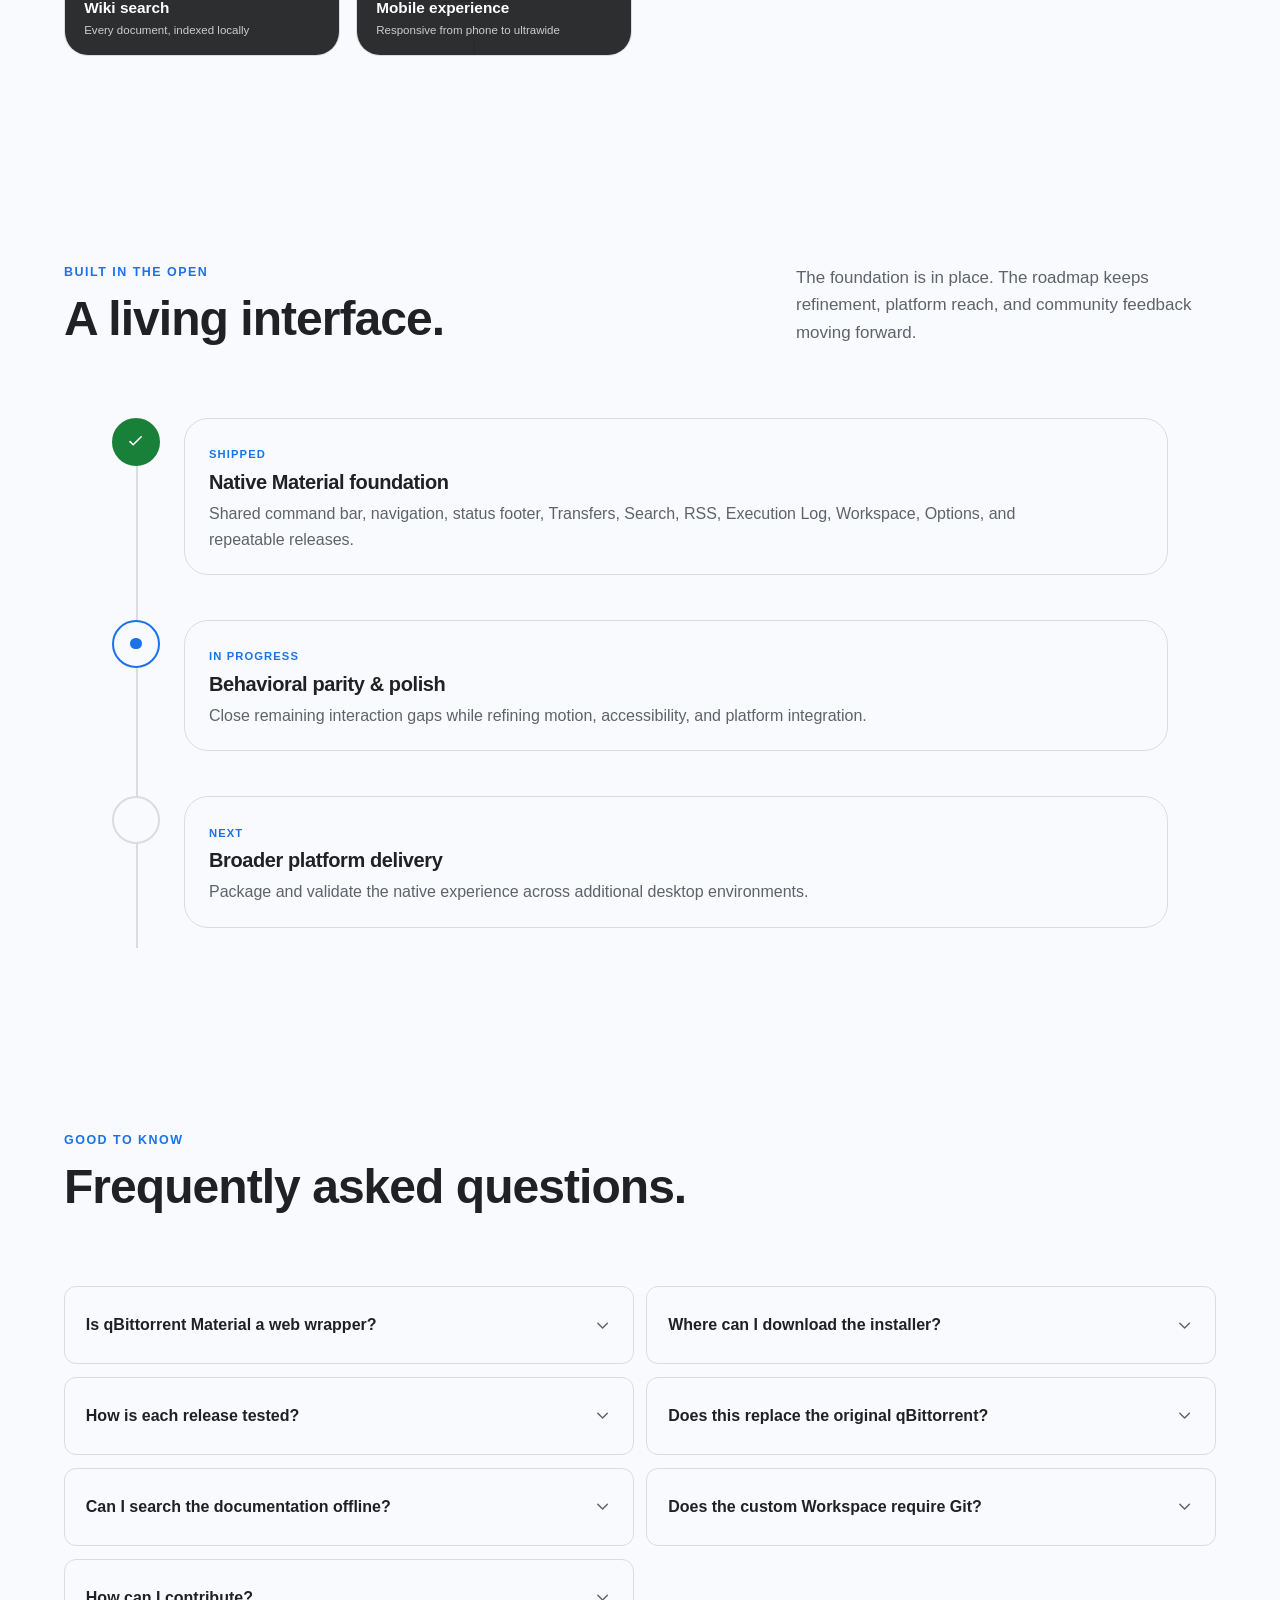
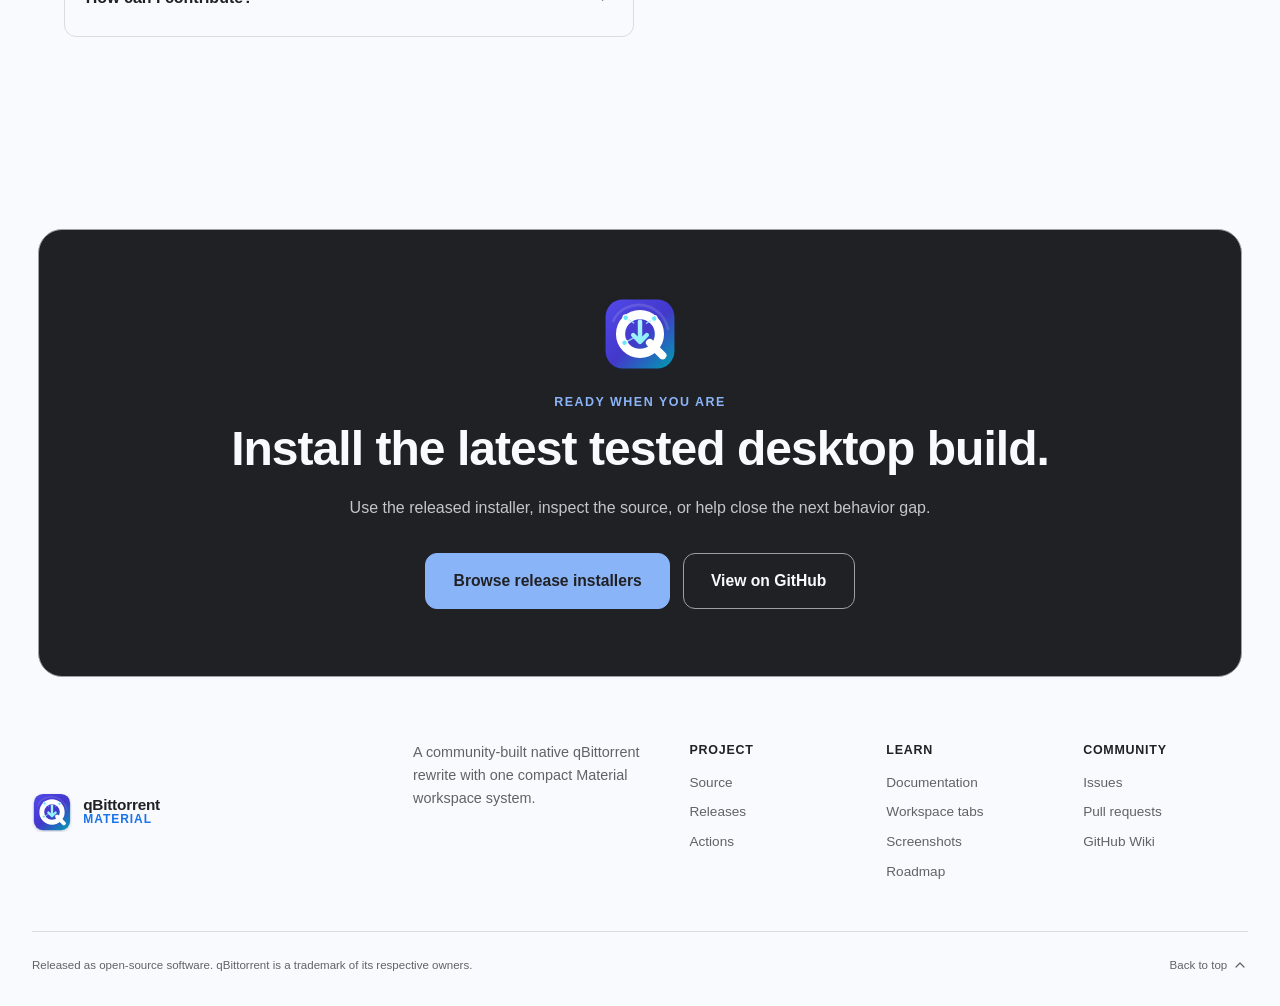
==== commit 312006e7: "Move the project wiki to its own GitHub Pages page The searchable documentation wiki was embedded as" ====
--- a/docs/index.html
+++ b/docs/index.html
@@ -43,7 +43,7 @@
         <a href="#features">Features</a>
         <a href="#experience">Experience</a>
         <a href="#pipeline">Releases</a>
-        <a href="#wiki">Docs &amp; wiki</a>
+        <a href="wiki.html">Docs &amp; wiki</a>
         <a href="#gallery">Gallery</a>
       </nav>
 
@@ -76,7 +76,7 @@
             <svg aria-hidden="true" viewBox="0 0 24 24"><path d="M12 3v12m0 0 4-4m-4 4-4-4M5 21h14"/></svg>
             Get the Windows installer
           </a>
-          <a class="button button--tonal button--large" href="#wiki">
+          <a class="button button--tonal button--large" href="wiki.html">
             Explore the docs
             <svg aria-hidden="true" viewBox="0 0 24 24"><path d="m9 18 6-6-6-6"/></svg>
           </a>
@@ -184,76 +184,26 @@
       </div>
     </section>
 
-    <section class="section wiki" id="wiki" aria-labelledby="wiki-title">
-      <div class="section-heading wiki__heading">
-        <div><span class="overline">Living project knowledge</span><h2 id="wiki-title">The complete docs, in one place.</h2></div>
-        <p>Search every guide, including the complete custom Workspace Tabs reference, without leaving this page. Use plain text, precise regular expressions, and field filters.</p>
-      </div>
-
-      <div class="wiki-shell" id="wiki-workspace">
-        <div class="wiki-topbar">
-          <div class="wiki-topbar__title"><img src="assets/logo-mark.svg" alt="" width="32" height="32"><span><strong>Project wiki</strong><small>All documentation · locally searchable</small></span></div>
-          <div class="wiki-topbar__tools">
-            <button class="button button--text" id="open-import-export" type="button" aria-label="Import or export documentation" aria-haspopup="dialog" aria-controls="import-export-dialog"><svg aria-hidden="true" viewBox="0 0 24 24"><path d="M12 3v12m0-12 4 4m-4-4L8 7M5 21h14v-5"/></svg>Import / export</button>
-            <a class="icon-button" href="https://github.com/codingmachineedge/qbittorrent-material/wiki" aria-label="Open the GitHub Wiki" title="Open GitHub Wiki"><svg aria-hidden="true" viewBox="0 0 24 24"><path d="M5 4h14v16H5zM9 8h6m-6 4h6m-6 4h4"/></svg></a>
-          </div>
-        </div>
-
-        <div class="wiki-search-panel">
-          <form class="search-field" id="global-search-form" role="search">
-            <svg aria-hidden="true" viewBox="0 0 24 24"><circle cx="11" cy="11" r="7"/><path d="m16 16 5 5"/></svg>
-            <label class="sr-only" for="global-search">Search all documentation</label>
-            <input id="global-search" name="q" type="search" autocomplete="off" spellcheck="false" placeholder="Search every document…" aria-describedby="search-hint">
-            <kbd aria-hidden="true">/</kbd>
-          </form>
-          <div class="search-controls" aria-label="Search options">
-            <label class="toggle-chip" title="Interpret the query as a regular expression"><input id="regex-toggle" type="checkbox"><span>.*</span> Regex</label>
-            <label class="toggle-chip" title="Match uppercase and lowercase exactly"><input id="case-toggle" type="checkbox"><span>Aa</span> Match case</label>
-            <label class="toggle-chip" title="Match only complete words"><input id="whole-word-toggle" type="checkbox"><span>“ ”</span> Whole word</label>
-            <button class="filter-chip" id="open-filter-builder" type="button" aria-haspopup="dialog" aria-controls="filter-dialog"><svg aria-hidden="true" viewBox="0 0 24 24"><path d="M4 6h16M7 12h10M10 18h4"/></svg> Filters</button>
-            <button class="filter-chip" id="open-regex-builder" type="button" aria-haspopup="dialog" aria-controls="regex-dialog"><svg aria-hidden="true" viewBox="0 0 24 24"><path d="m5 16 4-8 4 8m-6-3h4M15 8v8m0-4h4"/></svg> Regex builder</button>
-          </div>
-          <small id="search-hint">Press <kbd>/</kbd> to search · <kbd>Esc</kbd> to clear · regular expressions run locally in your browser</small>
-          <div class="active-filter-chips" id="active-filter-chips" aria-live="polite"></div>
-        </div>
-
-        <div class="wiki-layout">
-          <aside class="doc-sidebar" aria-label="Documentation navigation">
-            <div class="doc-sidebar__heading"><span>Browse</span><span id="document-count">Documents</span></div>
-            <nav id="doc-nav" aria-label="Wiki pages">
-              <div class="nav-skeleton" aria-hidden="true"><span></span><span></span><span></span><span></span><span></span></div>
-            </nav>
-            <div class="doc-sidebar__footer">
-              <a href="https://github.com/codingmachineedge/qbittorrent-material/issues"><svg aria-hidden="true" viewBox="0 0 24 24"><circle cx="12" cy="12" r="9"/><path d="M12 7v6m0 4h.01"/></svg>Report a docs issue</a>
-            </div>
-          </aside>
-
-          <div class="doc-results" id="search-results" aria-label="Search results" hidden>
-            <div class="doc-results__header"><strong>Search results</strong><span id="search-status" role="status" aria-live="polite">Type to search all documentation</span></div>
-            <div id="search-result-list"></div>
-          </div>
-
-          <article class="doc-article" id="doc-article" tabindex="-1">
-            <nav class="breadcrumbs" id="doc-breadcrumbs" aria-label="Breadcrumb"><a href="#wiki">Wiki</a><span>/</span><span>Overview</span></nav>
-            <div class="article-loading" aria-live="polite">
-              <span class="overline">Welcome to the project wiki</span>
-              <h3>Documentation that works like the app.</h3>
-              <p>Browse the navigation or search the complete local documentation set. Pages are rendered here with headings, code, tables, links, and a generated outline.</p>
-              <div class="wiki-welcome-grid">
-                <button type="button" data-doc="BUILDING.md"><svg aria-hidden="true" viewBox="0 0 24 24"><path d="M14 4 4 14l6 6L20 10M12 6l6 6"/></svg><span><strong>Build the project</strong><small>Dependencies, presets, and packaging</small></span></button>
-                <button type="button" data-doc="ARCHITECTURE.md"><svg aria-hidden="true" viewBox="0 0 24 24"><path d="M12 3 3 8l9 5 9-5zM3 13l9 5 9-5M3 18l9 5 9-5"/></svg><span><strong>Explore architecture</strong><small>Layers, boundaries, and data flow</small></span></button>
-                <button type="button" data-doc="DESIGN_SYSTEM.md"><svg aria-hidden="true" viewBox="0 0 24 24"><path d="M12 3a9 9 0 0 0 0 18h1.5a2.5 2.5 0 0 0 0-5H12a2 2 0 0 1 0-4h5a4 4 0 0 0 4-4c0-2.76-4.03-5-9-5Z"/></svg><span><strong>Read the design system</strong><small>Tokens, components, and behavior</small></span></button>
-                <button type="button" data-doc="FEATURE_SPEC.md"><svg aria-hidden="true" viewBox="0 0 24 24"><path d="M6 3h9l4 4v14H6zM14 3v5h5M9 13h6M9 17h4"/></svg><span><strong>Feature specification</strong><small>The complete product definition</small></span></button>
-              </div>
-            </div>
-            <nav class="doc-pagination" aria-label="Adjacent wiki pages"><button class="button button--text" id="doc-prev" type="button" disabled><svg aria-hidden="true" viewBox="0 0 24 24"><path d="m15 18-6-6 6-6"/></svg>Previous</button><button class="button button--text" id="doc-next" type="button">Next<svg aria-hidden="true" viewBox="0 0 24 24"><path d="m9 18 6-6-6-6"/></svg></button></nav>
-          </article>
-
-          <aside class="article-toc" aria-label="On this page">
-            <strong>On this page</strong>
-            <nav id="article-toc"><span class="toc-empty">Choose a document to see its outline.</span></nav>
-          </aside>
-        </div>
+    <section class="section section--contained wiki-cta" id="wiki" aria-labelledby="wiki-title">
+      <div class="section-heading section-heading--centered">
+        <div><span class="overline">Living project knowledge</span><h2 id="wiki-title">The complete docs, on their own page.</h2></div>
+        <p>Every guide — building, architecture, the design system, the feature specification, and the complete custom Workspace Tabs reference — lives in a dedicated, locally searchable wiki with regex and field filters.</p>
+      </div>
+      <div class="wiki-cta__actions">
+        <a class="button button--filled button--large" href="wiki.html">
+          <svg aria-hidden="true" viewBox="0 0 24 24"><path d="M5 4h14v16H5zM9 8h6m-6 4h6m-6 4h4"/></svg>
+          Open the documentation &amp; wiki
+        </a>
+        <a class="button button--outlined button--large" href="https://github.com/codingmachineedge/qbittorrent-material/wiki">
+          GitHub Wiki
+          <svg aria-hidden="true" viewBox="0 0 24 24"><path d="M7 17 17 7M7 7h10v10"/></svg>
+        </a>
+      </div>
+      <div class="wiki-cta__grid">
+        <a href="wiki.html#wiki/building"><svg aria-hidden="true" viewBox="0 0 24 24"><path d="M14 4 4 14l6 6L20 10M12 6l6 6"/></svg><span><strong>Build the project</strong><small>Dependencies, presets, and packaging</small></span></a>
+        <a href="wiki.html#wiki/architecture"><svg aria-hidden="true" viewBox="0 0 24 24"><path d="M12 3 3 8l9 5 9-5zM3 13l9 5 9-5M3 18l9 5 9-5"/></svg><span><strong>Explore architecture</strong><small>Layers, boundaries, and data flow</small></span></a>
+        <a href="wiki.html#wiki/design-system"><svg aria-hidden="true" viewBox="0 0 24 24"><path d="M12 3a9 9 0 0 0 0 18h1.5a2.5 2.5 0 0 0 0-5H12a2 2 0 0 1 0-4h5a4 4 0 0 0 4-4c0-2.76-4.03-5-9-5Z"/></svg><span><strong>Read the design system</strong><small>Tokens, components, and behavior</small></span></a>
+        <a href="wiki.html#wiki/wiki-workspace-tabs"><svg aria-hidden="true" viewBox="0 0 24 24"><path d="M4 5h7v4H4zM11 5h9v4h-9zM4 9h16v10H4z"/></svg><span><strong>Workspace Tabs reference</strong><small>The complete custom workspace guide</small></span></a>
       </div>
     </section>
 
@@ -375,49 +325,10 @@
     <div class="site-footer__main">
       <a class="brand" href="#home"><img class="brand__mark" src="assets/logo-mark.svg" alt="" width="40" height="40"><span class="brand__wordmark"><strong>qBittorrent</strong><span>Material</span></span></a>
       <p>A community-built native qBittorrent rewrite with one compact Material workspace system.</p>
-      <nav aria-label="Footer navigation"><div><strong>Project</strong><a href="https://github.com/codingmachineedge/qbittorrent-material">Source</a><a href="https://github.com/codingmachineedge/qbittorrent-material/releases">Releases</a><a href="https://github.com/codingmachineedge/qbittorrent-material/actions">Actions</a></div><div><strong>Learn</strong><a href="#wiki">Documentation</a><a href="#wiki/wiki-workspace-tabs">Workspace tabs</a><a href="#gallery">Screenshots</a><a href="#roadmap">Roadmap</a></div><div><strong>Community</strong><a href="https://github.com/codingmachineedge/qbittorrent-material/issues">Issues</a><a href="https://github.com/codingmachineedge/qbittorrent-material/pulls">Pull requests</a><a href="https://github.com/codingmachineedge/qbittorrent-material/wiki">GitHub Wiki</a></div></nav>
+      <nav aria-label="Footer navigation"><div><strong>Project</strong><a href="https://github.com/codingmachineedge/qbittorrent-material">Source</a><a href="https://github.com/codingmachineedge/qbittorrent-material/releases">Releases</a><a href="https://github.com/codingmachineedge/qbittorrent-material/actions">Actions</a></div><div><strong>Learn</strong><a href="wiki.html">Documentation</a><a href="wiki.html#wiki/wiki-workspace-tabs">Workspace tabs</a><a href="#gallery">Screenshots</a><a href="#roadmap">Roadmap</a></div><div><strong>Community</strong><a href="https://github.com/codingmachineedge/qbittorrent-material/issues">Issues</a><a href="https://github.com/codingmachineedge/qbittorrent-material/pulls">Pull requests</a><a href="https://github.com/codingmachineedge/qbittorrent-material/wiki">GitHub Wiki</a></div></nav>
     </div>
     <div class="site-footer__legal"><span>Released as open-source software. qBittorrent is a trademark of its respective owners.</span><a href="#home">Back to top <svg aria-hidden="true" viewBox="0 0 24 24"><path d="m6 15 6-6 6 6"/></svg></a></div>
   </footer>
-
-  <dialog class="builder-dialog" id="filter-dialog" aria-labelledby="filter-dialog-title">
-    <form method="dialog">
-      <header><div><span class="dialog-icon"><svg aria-hidden="true" viewBox="0 0 24 24"><path d="M4 6h16M7 12h10M10 18h4"/></svg></span><span><strong id="filter-dialog-title">Filter builder</strong><small>Combine rules to narrow the documentation</small></span></div><button class="icon-button" value="cancel" aria-label="Close filter builder"><svg aria-hidden="true" viewBox="0 0 24 24"><path d="M6 6l12 12M18 6 6 18"/></svg></button></header>
-      <div class="dialog-body">
-        <fieldset><legend>Match</legend><div class="segmented-control"><label><input type="radio" name="filter-match" value="all" checked><span>All rules</span></label><label><input type="radio" name="filter-match" value="any"><span>Any rule</span></label></div></fieldset>
-        <div class="filter-rules" id="filter-rules" aria-live="polite">
-          <div class="filter-rule" data-filter-rule><label><span>Field</span><select aria-label="Field"><option value="document">Document</option><option value="heading">Heading</option><option value="content">Content</option><option value="type">File type</option></select></label><label><span>Condition</span><select aria-label="Condition"><option value="contains">contains</option><option value="equals">equals</option><option value="starts">starts with</option><option value="regex">matches regex</option></select></label><label class="filter-rule__value"><span>Value</span><input type="text" aria-label="Filter value" placeholder="e.g. architecture"></label><button class="icon-button remove-filter-rule" type="button" aria-label="Remove rule"><svg aria-hidden="true" viewBox="0 0 24 24"><path d="M5 7h14M9 7V4h6v3m-8 0 1 14h8l1-14M10 11v6m4-6v6"/></svg></button></div>
-        </div>
-        <button class="button button--tonal" id="add-filter-rule" type="button"><svg aria-hidden="true" viewBox="0 0 24 24"><path d="M12 5v14M5 12h14"/></svg>Add rule</button>
-      </div>
-      <footer><button class="button button--text" id="clear-filters" type="button">Clear all</button><span></span><button class="button button--text" value="cancel">Cancel</button><button class="button button--filled" id="apply-filters" value="apply">Apply filters</button></footer>
-    </form>
-  </dialog>
-
-  <dialog class="builder-dialog" id="regex-dialog" aria-labelledby="regex-dialog-title">
-    <form method="dialog">
-      <header><div><span class="dialog-icon"><svg aria-hidden="true" viewBox="0 0 24 24"><path d="m4 16 4-8 4 8m-6-3h4M15 8v8m0-4h5"/></svg></span><span><strong id="regex-dialog-title">Regex search builder</strong><small>Build, test, import, and export a precise pattern</small></span></div><button class="icon-button" value="cancel" aria-label="Close regex builder"><svg aria-hidden="true" viewBox="0 0 24 24"><path d="M6 6l12 12M18 6 6 18"/></svg></button></header>
-      <div class="dialog-body regex-builder">
-        <label class="outlined-field regex-pattern-field"><span>Regular expression</span><span class="regex-slash">/</span><input id="regex-pattern" type="text" spellcheck="false" autocomplete="off" placeholder="(?:material|design)\\s+system"><span class="regex-slash">/</span><input id="regex-flags" class="regex-flags" type="text" value="gi" maxlength="6" aria-label="Regular expression flags"></label>
-        <div class="regex-tokens" aria-label="Pattern building blocks"><button type="button" data-regex-token=".">Any character</button><button type="button" data-regex-token="\\w+">Word</button><button type="button" data-regex-token="\\d+">Number</button><button type="button" data-regex-token="\\s+">Whitespace</button><button type="button" data-regex-token="^">Starts with</button><button type="button" data-regex-token="$">Ends with</button><button type="button" data-regex-token="(?:)">Group</button><button type="button" data-regex-token="|">Or</button><button type="button" data-regex-token=".*?">Anything</button><button type="button" data-regex-token="[A-Z]">Range</button></div>
-        <label class="outlined-field outlined-field--area"><span>Test text</span><textarea id="regex-sample" rows="5" placeholder="Paste sample documentation text here to test the expression…">The Material design system defines reusable color, typography, shape, and motion tokens.</textarea></label>
-        <div class="regex-preview" id="regex-preview" role="status" aria-live="polite"><span>Pattern preview</span><code>No pattern entered</code></div>
-        <div class="regex-builder__io"><button class="button button--text" id="regex-import" type="button"><svg aria-hidden="true" viewBox="0 0 24 24"><path d="M12 21V9m0 12-4-4m4 4 4-4M5 3h14v5"/></svg>Import pattern</button><button class="button button--text" id="regex-export" type="button"><svg aria-hidden="true" viewBox="0 0 24 24"><path d="M12 3v12m0-12 4 4m-4-4L8 7M5 21h14v-5"/></svg>Export pattern</button></div>
-      </div>
-      <footer><button class="button button--text" id="regex-clear" type="button">Reset</button><span></span><button class="button button--text" value="cancel">Cancel</button><button class="button button--filled" id="regex-apply" value="apply">Use expression</button></footer>
-    </form>
-  </dialog>
-
-  <dialog class="builder-dialog" id="import-export-dialog" aria-labelledby="import-export-title">
-    <form method="dialog">
-      <header><div><span class="dialog-icon"><svg aria-hidden="true" viewBox="0 0 24 24"><path d="M8 3H5a2 2 0 0 0-2 2v14h16v-3M12 3h7v7m0-7-9 9"/></svg></span><span><strong id="import-export-title">Import &amp; export</strong><small>Bring in Markdown or save a portable wiki snapshot</small></span></div><button class="icon-button" value="cancel" aria-label="Close import and export"><svg aria-hidden="true" viewBox="0 0 24 24"><path d="M6 6l12 12M18 6 6 18"/></svg></button></header>
-      <div class="dialog-body transfer-options">
-        <section><div class="transfer-options__icon"><svg aria-hidden="true" viewBox="0 0 24 24"><path d="M12 21V9m0 12-4-4m4 4 4-4M5 3h14v5"/></svg></div><div><h3>Import documentation</h3><p>Add local Markdown, text, or JSON wiki bundles to this browser session. Files never leave your device, and remote images in imported Markdown are blocked. Browser storage is shared by Pages sites on this owner’s <code>github.io</code> origin, so do not import secrets.</p><button class="button button--tonal" id="choose-import-files" type="button"><svg aria-hidden="true" viewBox="0 0 24 24"><path d="M12 5v14M5 12h14"/></svg>Choose files</button><input id="import-files" class="sr-only" type="file" accept=".md,.markdown,.txt,.json,text/markdown,text/plain,application/json" multiple tabindex="-1"><div id="import-file-list" class="import-file-list" aria-live="polite"></div><button class="button button--text danger-text" id="clear-imports" type="button">Clear imported pages</button></div></section>
-        <section><div class="transfer-options__icon"><svg aria-hidden="true" viewBox="0 0 24 24"><path d="M12 3v12m0-12 4 4m-4-4L8 7M5 21h14v-5"/></svg></div><div><h3>Export your workspace</h3><p>Download the full wiki index or save the current search, options, filters, and matching results.</p><div class="transfer-options__buttons"><button class="button button--tonal" id="export-wiki" type="button">Export wiki JSON</button><button class="button button--outlined" id="export-search" type="button">Export search JSON</button></div></div></section>
-      </div>
-      <footer><span></span><span></span><button class="button button--filled" value="close">Done</button></footer>
-    </form>
-  </dialog>
 
   <dialog class="lightbox-dialog" id="lightbox-dialog" aria-labelledby="lightbox-caption">
     <form method="dialog"><button class="icon-button lightbox-dialog__close" value="close" aria-label="Close image viewer"><svg aria-hidden="true" viewBox="0 0 24 24"><path d="M6 6l12 12M18 6 6 18"/></svg></button></form>
--- a/docs/assets/site.css
+++ b/docs/assets/site.css
@@ -459,6 +459,21 @@
   .wiki-welcome-grid button strong { font-size: .8rem; }
   .wiki-welcome-grid button small { color: var(--on-surface-variant); font-size: .65rem; }
   .wiki-welcome-grid svg { width: 1.4rem; height: 1.4rem; flex: 0 0 auto; fill: none; stroke: var(--primary); stroke-linecap: round; stroke-linejoin: round; stroke-width: 1.7; }
+
+  /* Standalone wiki page (wiki.html): clear the fixed header. */
+  .wiki--standalone { padding-top: calc(var(--header-height) + 2.5rem); background: var(--surface); }
+  .wiki-page .site-footer { border-top: 1px solid var(--outline-variant); }
+
+  /* Docs CTA on the landing page (links to wiki.html). */
+  .wiki-cta__actions { display: flex; flex-wrap: wrap; justify-content: center; gap: .8rem; margin: 2rem 0 2.75rem; }
+  .wiki-cta__grid { display: grid; grid-template-columns: repeat(4, 1fr); gap: .7rem; max-width: var(--max-width); margin-inline: auto; }
+  .wiki-cta__grid a { display: flex; align-items: center; gap: .8rem; border: 1px solid var(--outline-variant); border-radius: var(--radius-md); background: var(--surface-container-low); padding: 1rem; color: var(--on-surface); text-align: left; text-decoration: none; transition: border-color var(--duration-short), background var(--duration-short), transform var(--duration-short); }
+  .wiki-cta__grid a:hover { border-color: var(--primary); background: var(--surface-container); transform: translateY(-2px); }
+  .wiki-cta__grid a > span { display: grid; }
+  .wiki-cta__grid strong { font-size: .8rem; }
+  .wiki-cta__grid small { color: var(--on-surface-variant); font-size: .65rem; }
+  .wiki-cta__grid svg { width: 1.4rem; height: 1.4rem; flex: 0 0 auto; fill: none; stroke: var(--primary); stroke-linecap: round; stroke-linejoin: round; stroke-width: 1.7; }
+
   .doc-pagination { display: flex; justify-content: space-between; margin-top: 3rem; border-top: 1px solid var(--outline-variant); padding-top: 1rem; }
 
   /* Generated Markdown article styles */
@@ -678,6 +693,9 @@
     .search-controls { justify-content: flex-start; overflow-x: auto; flex-wrap: nowrap; padding-bottom: .25rem; }
     .toggle-chip, .filter-chip { flex: 0 0 auto; }
     .wiki-welcome-grid { grid-template-columns: 1fr; }
+    .wiki-cta__grid { grid-template-columns: 1fr; }
+    .wiki-cta__actions { width: 100%; flex-direction: column; }
+    .wiki-cta__actions .button { width: 100%; }
     .gallery-grid { display: flex; overflow-x: auto; scroll-snap-type: x mandatory; padding-bottom: .75rem; }
     .gallery-card, .gallery-card--hero, .gallery-card--wide { width: 82vw; min-width: 82vw; height: 18rem; scroll-snap-align: center; }
     .roadmap-item { grid-template-columns: 2.5rem 1fr; gap: .7rem; }
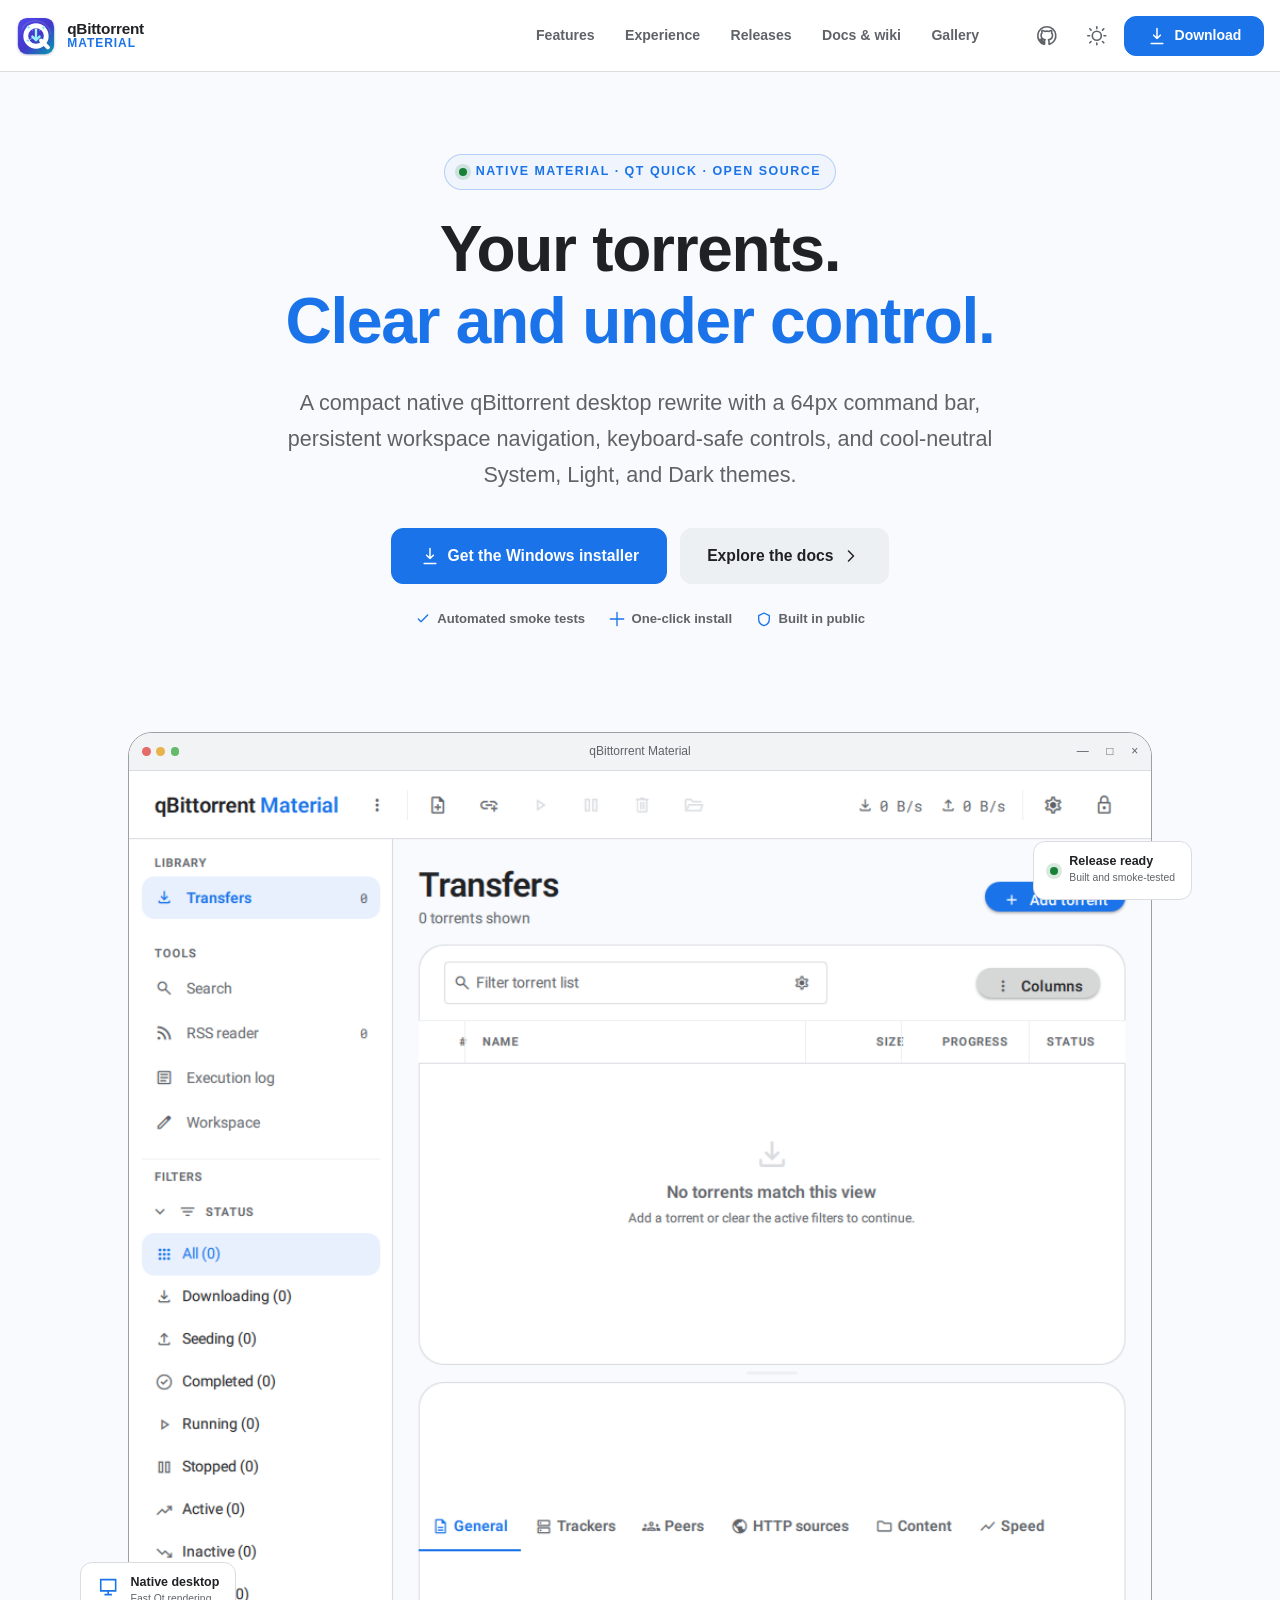
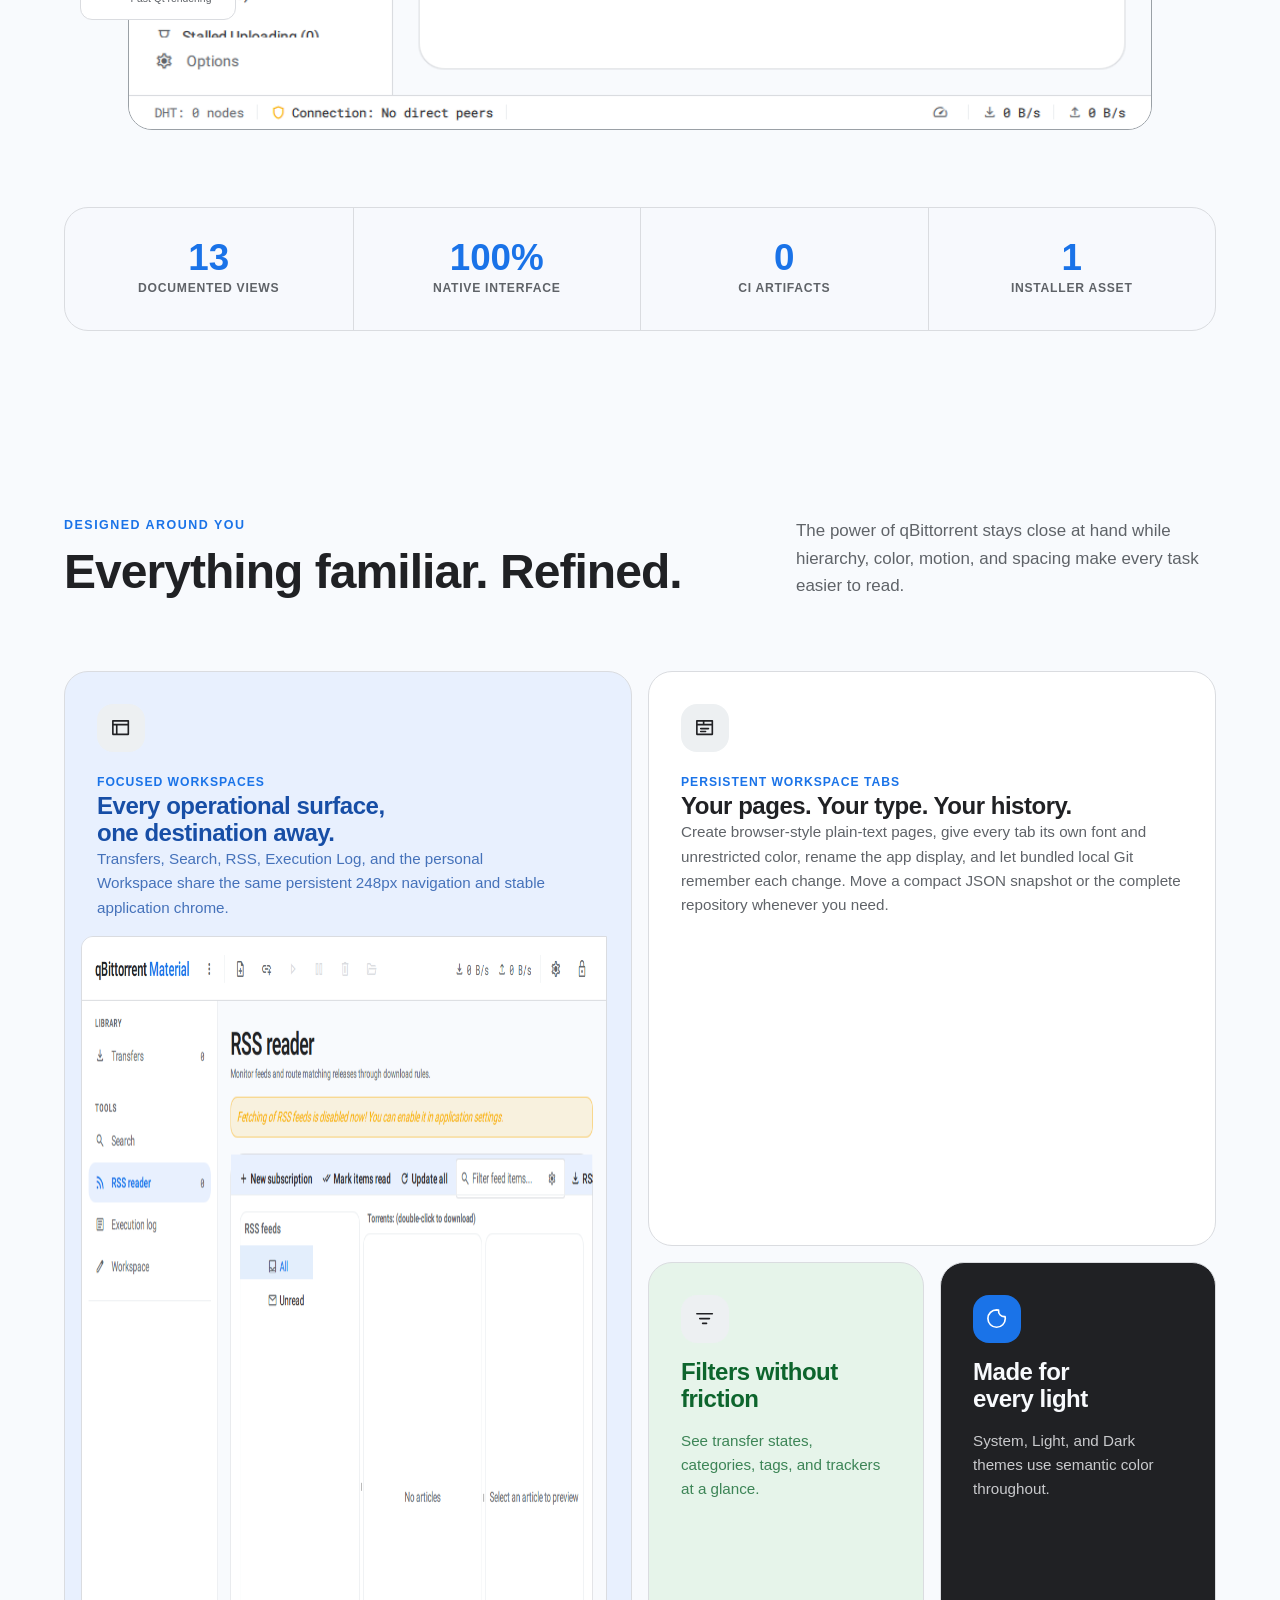
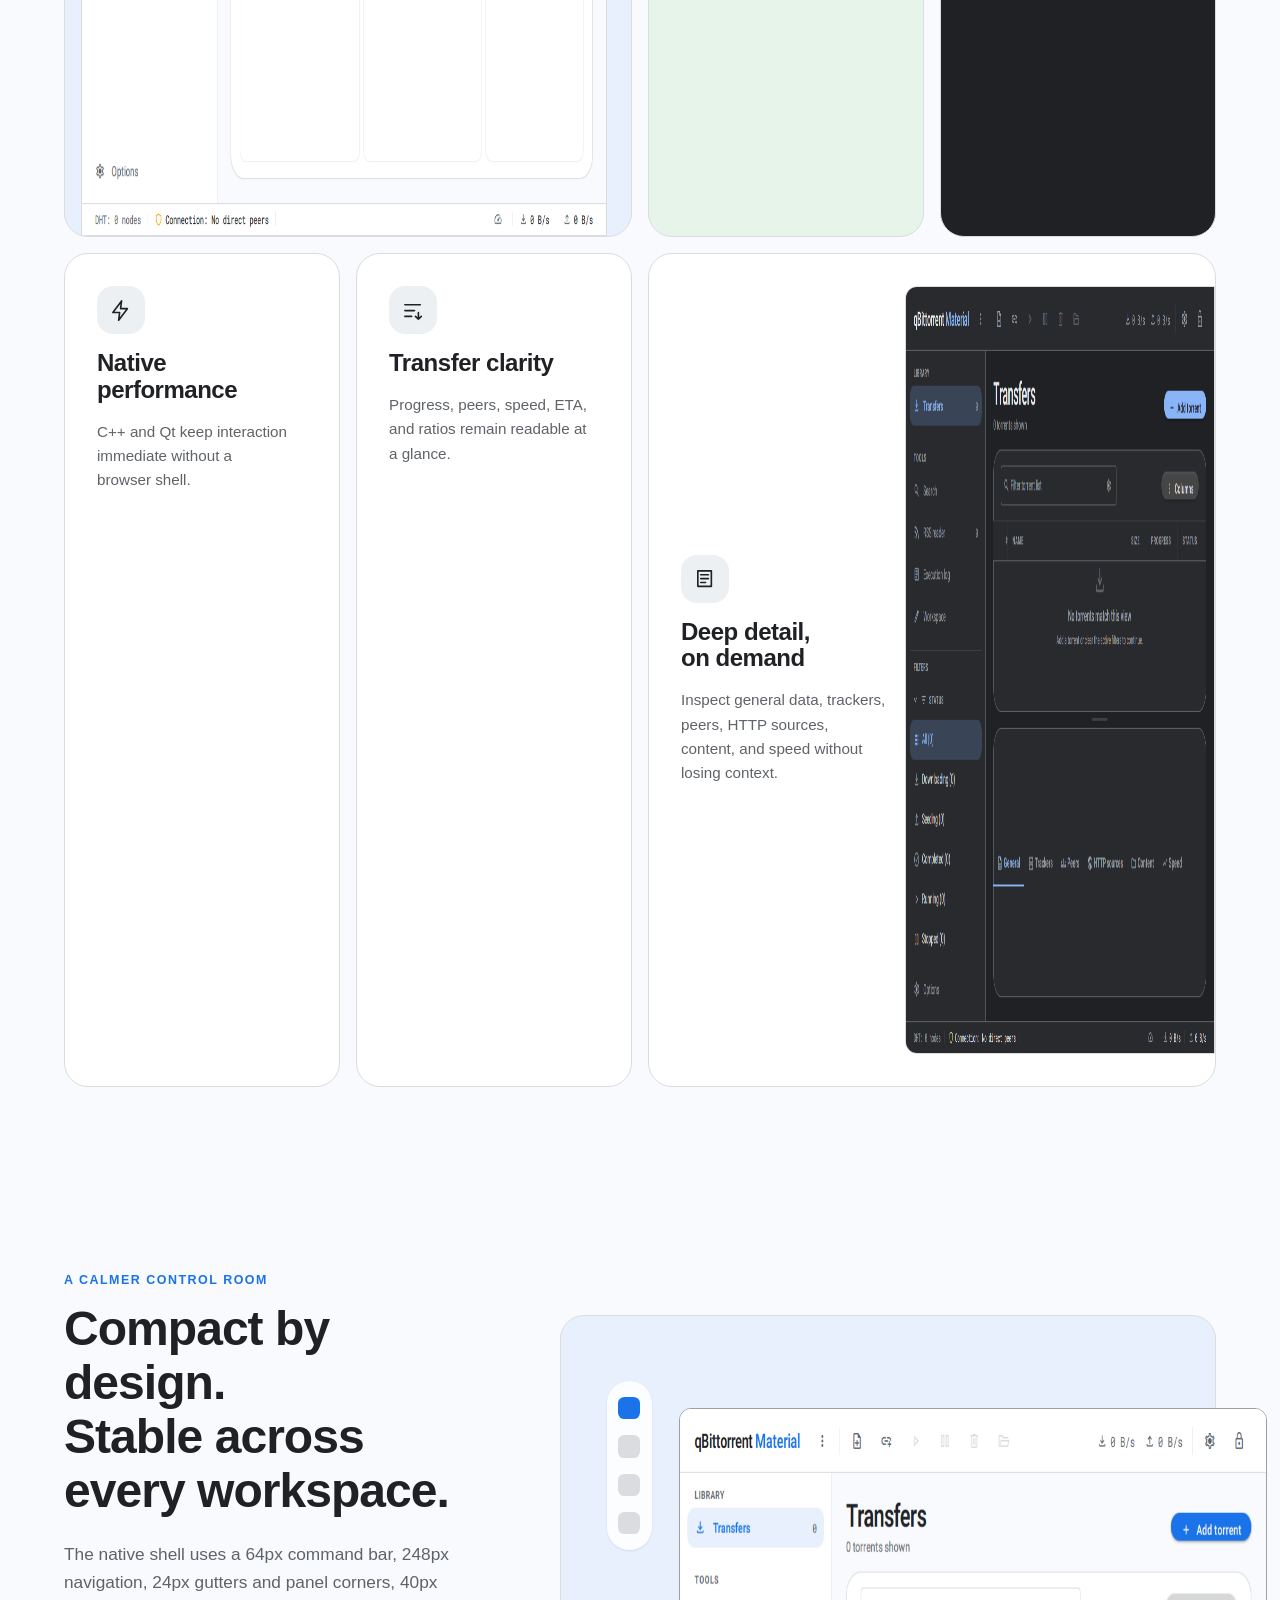
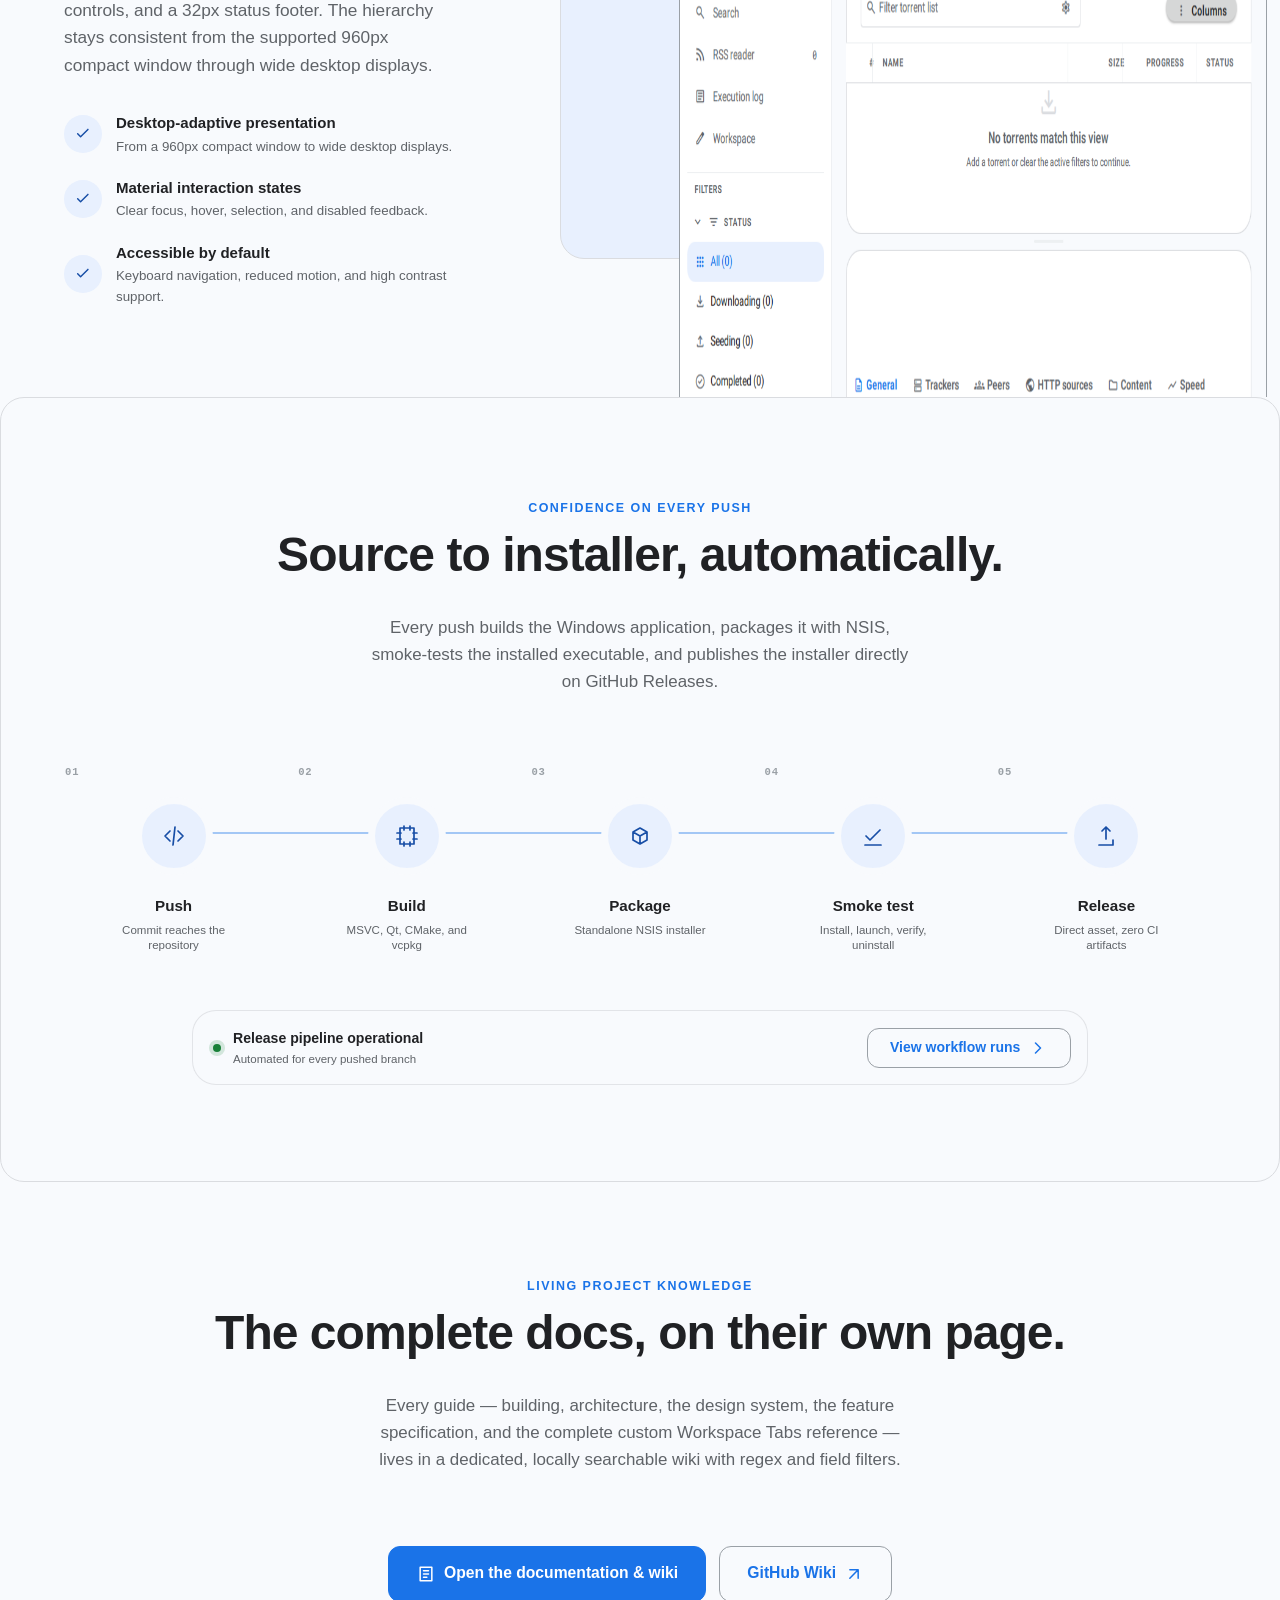
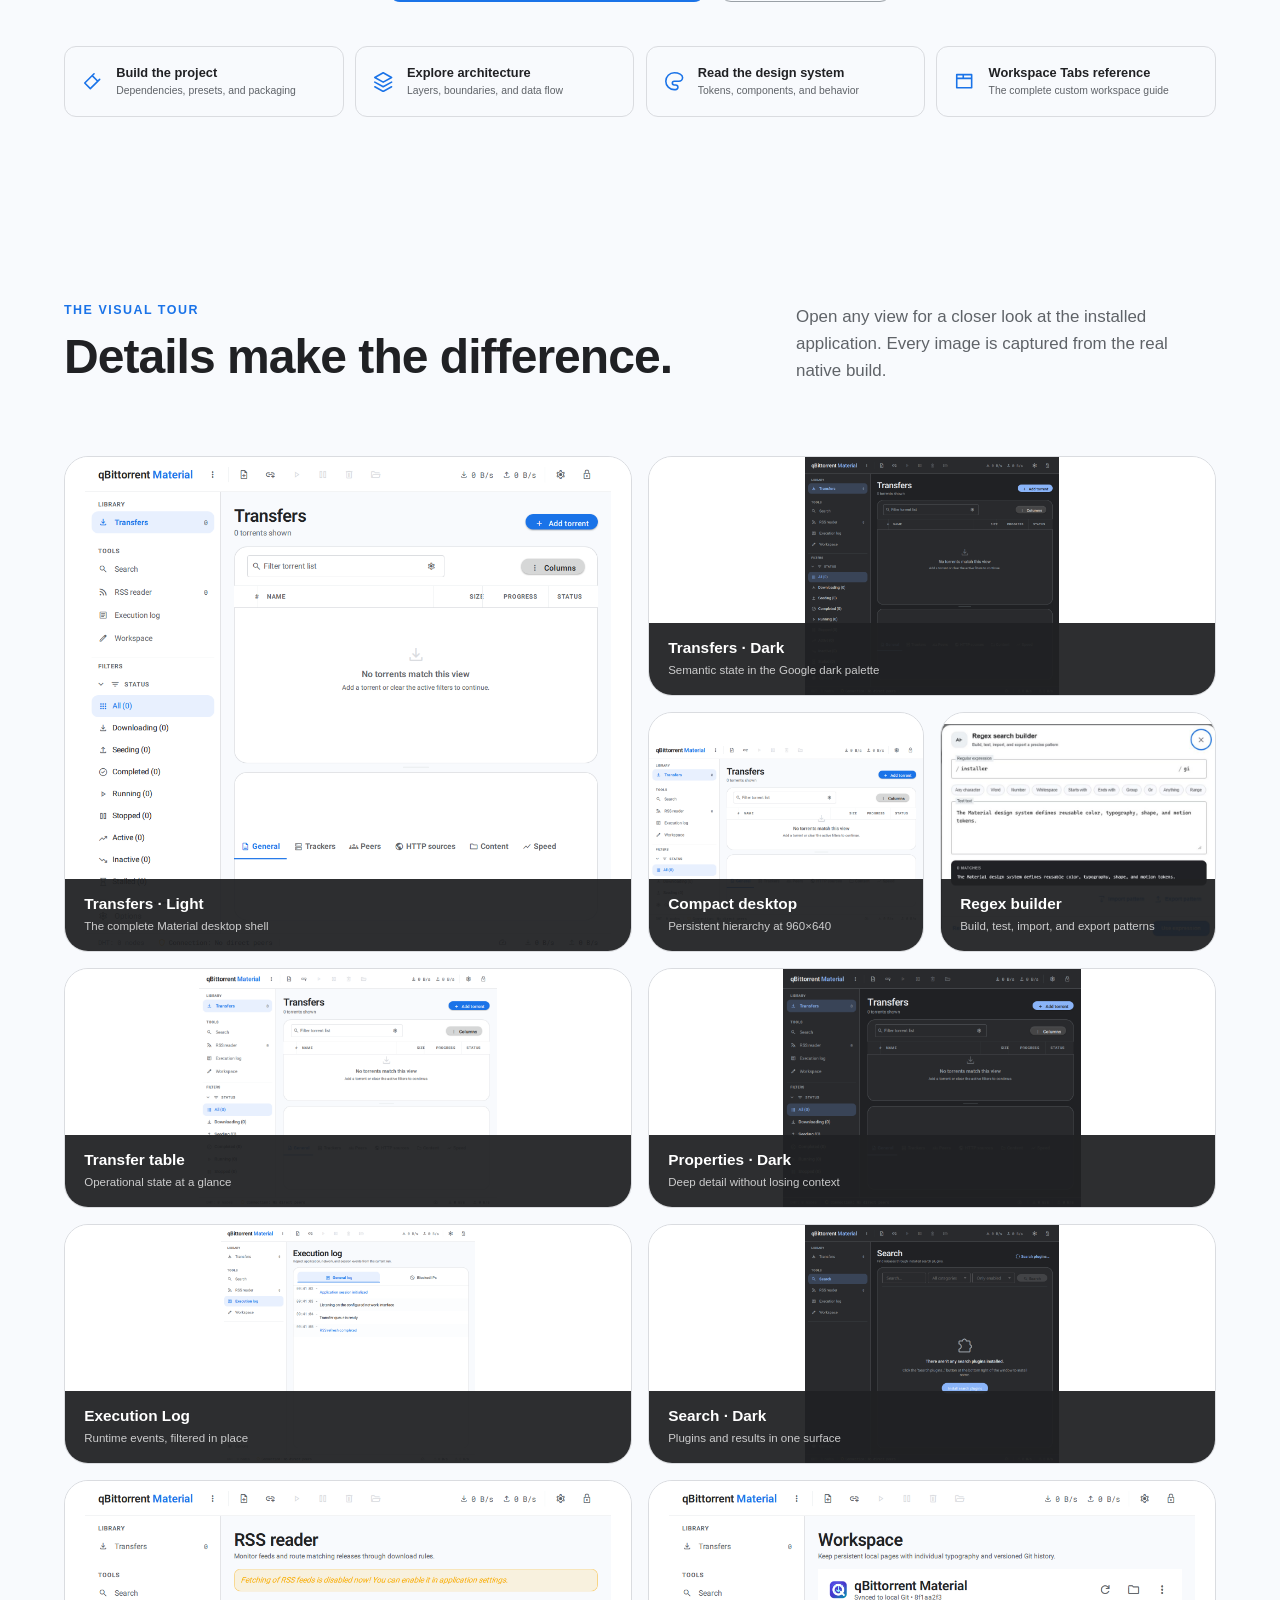
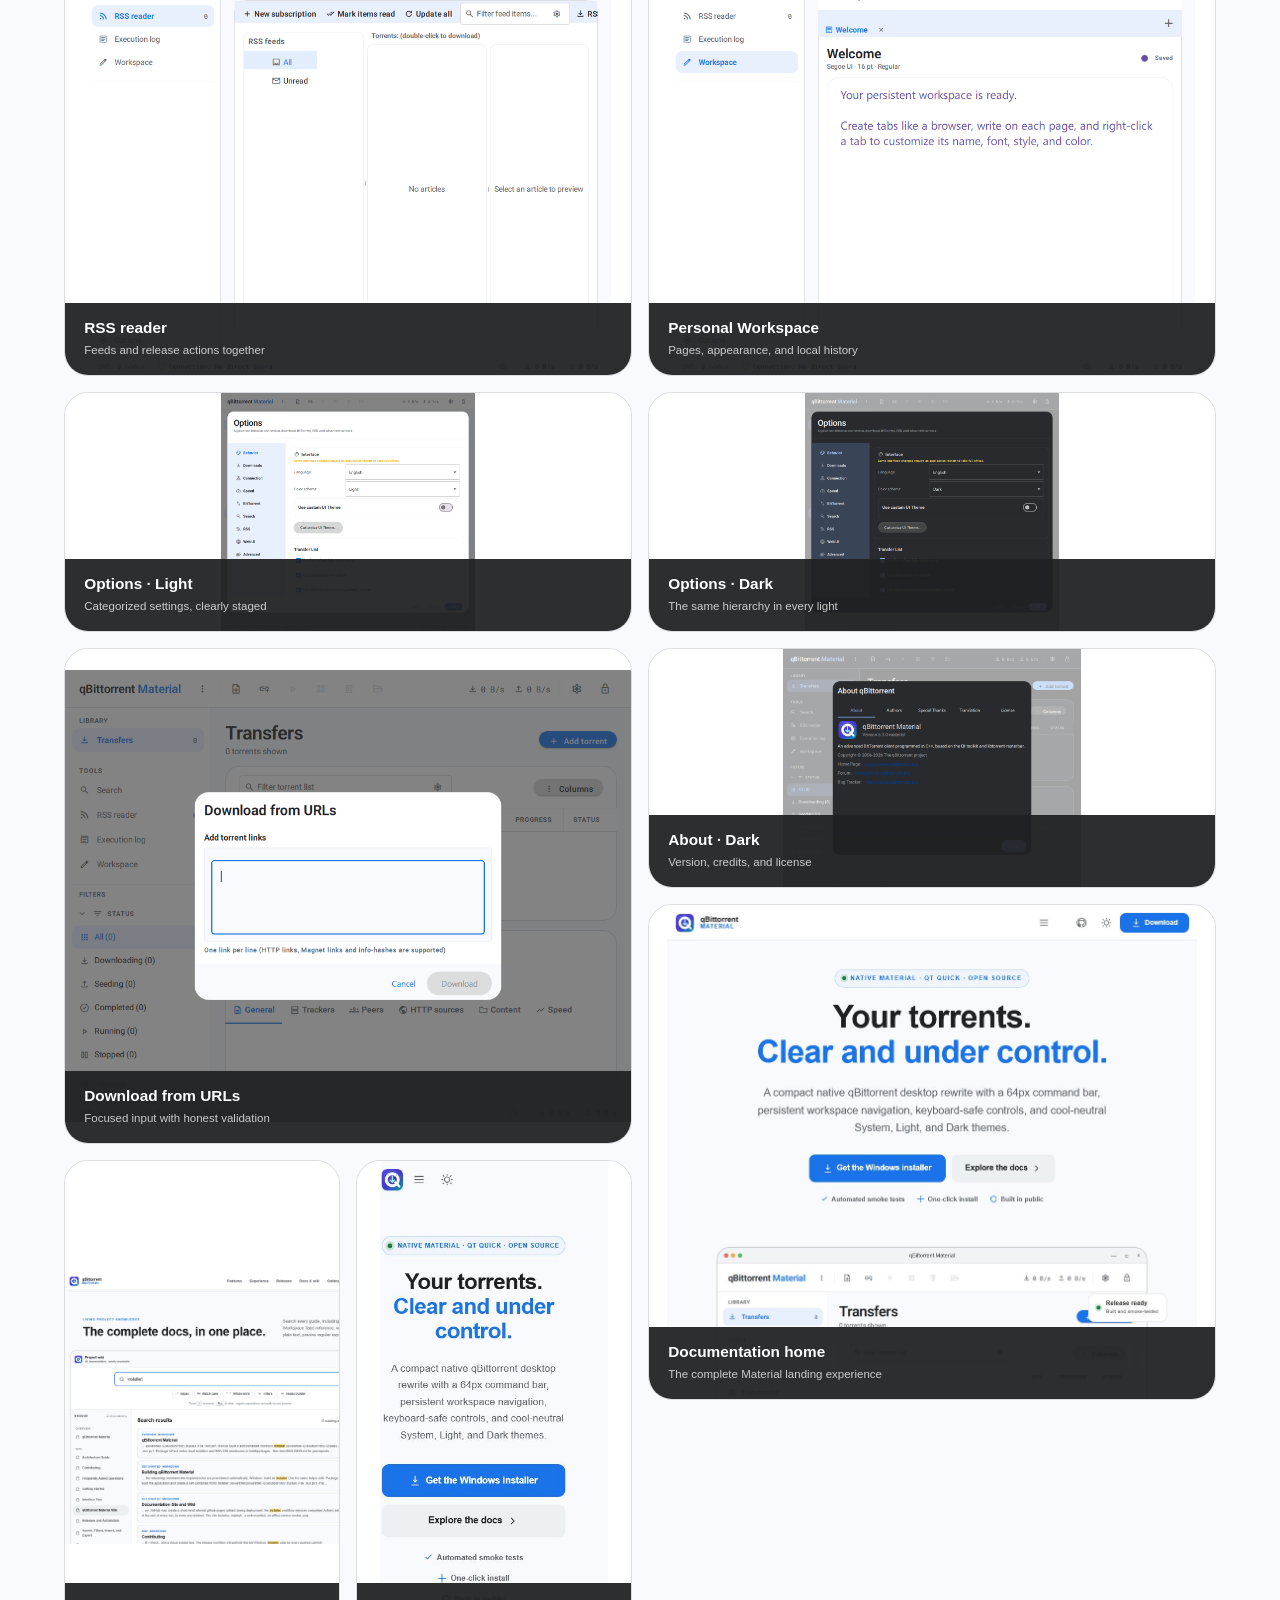
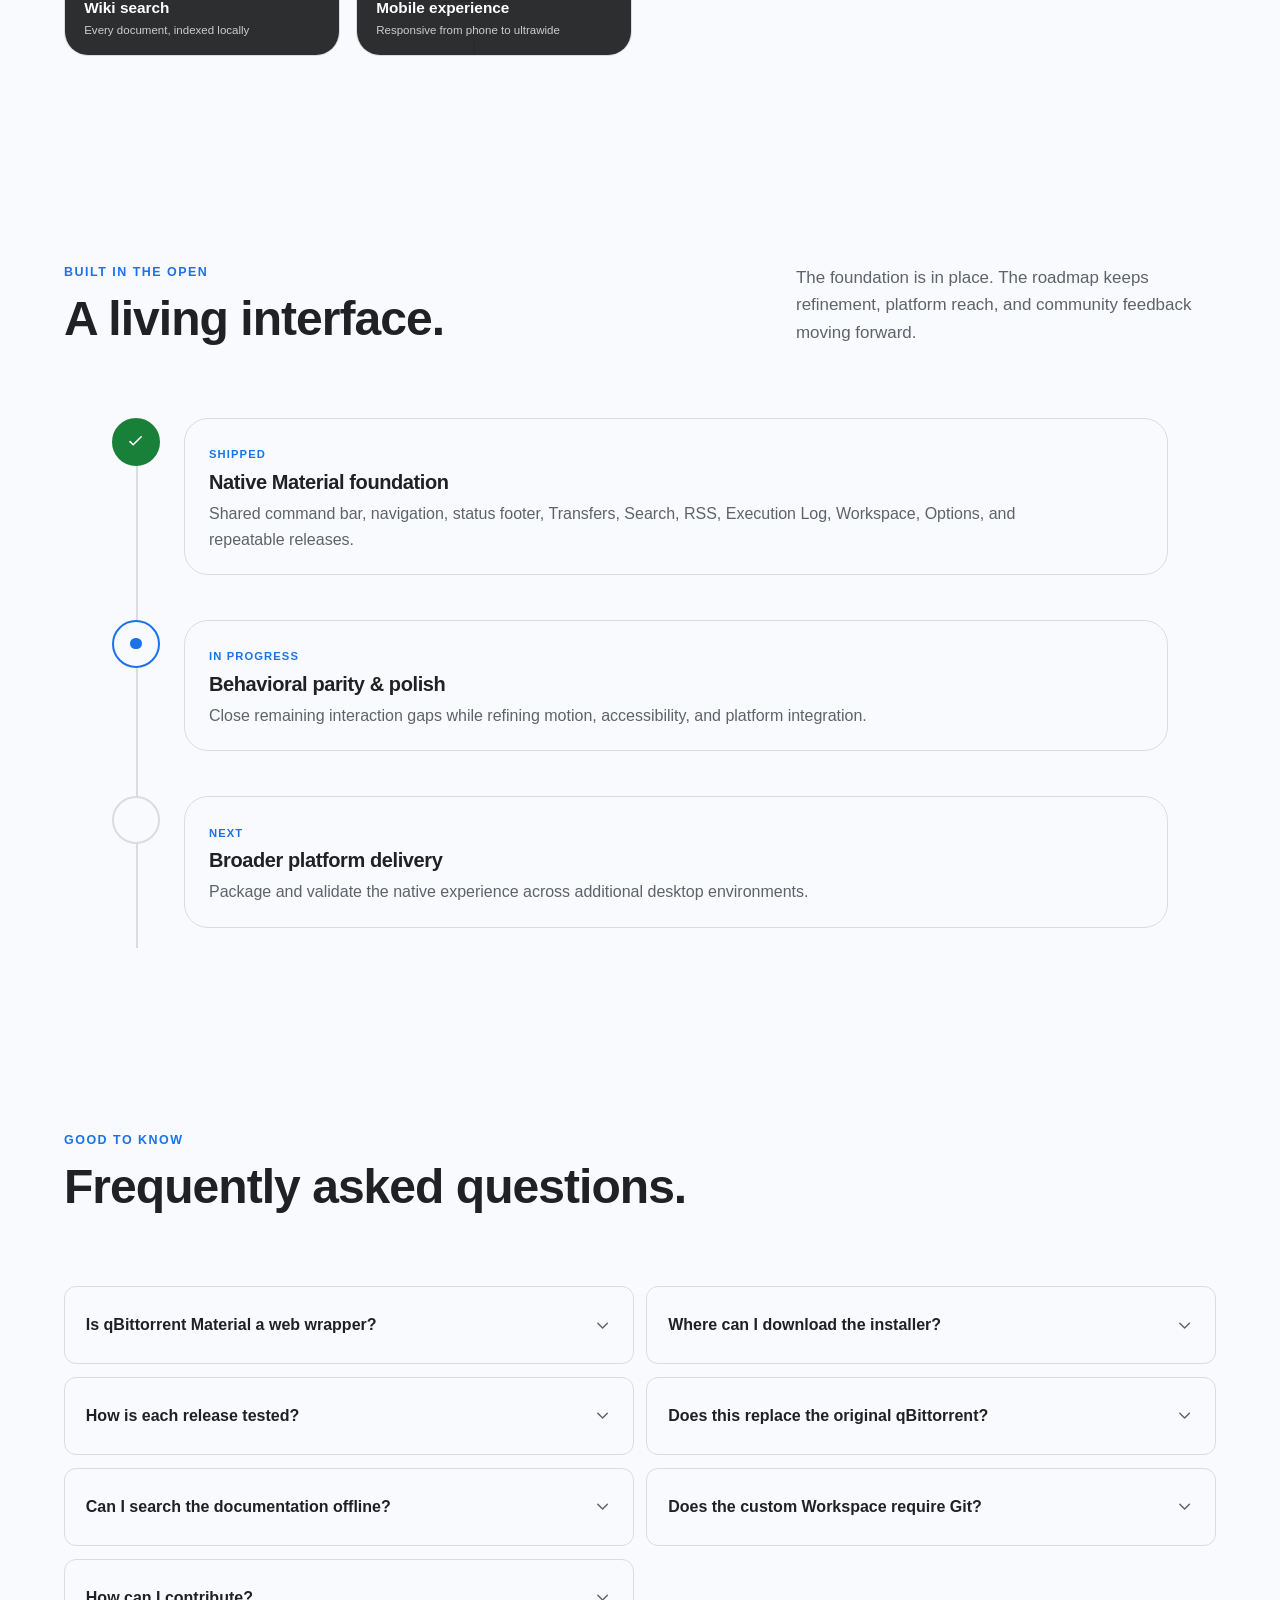
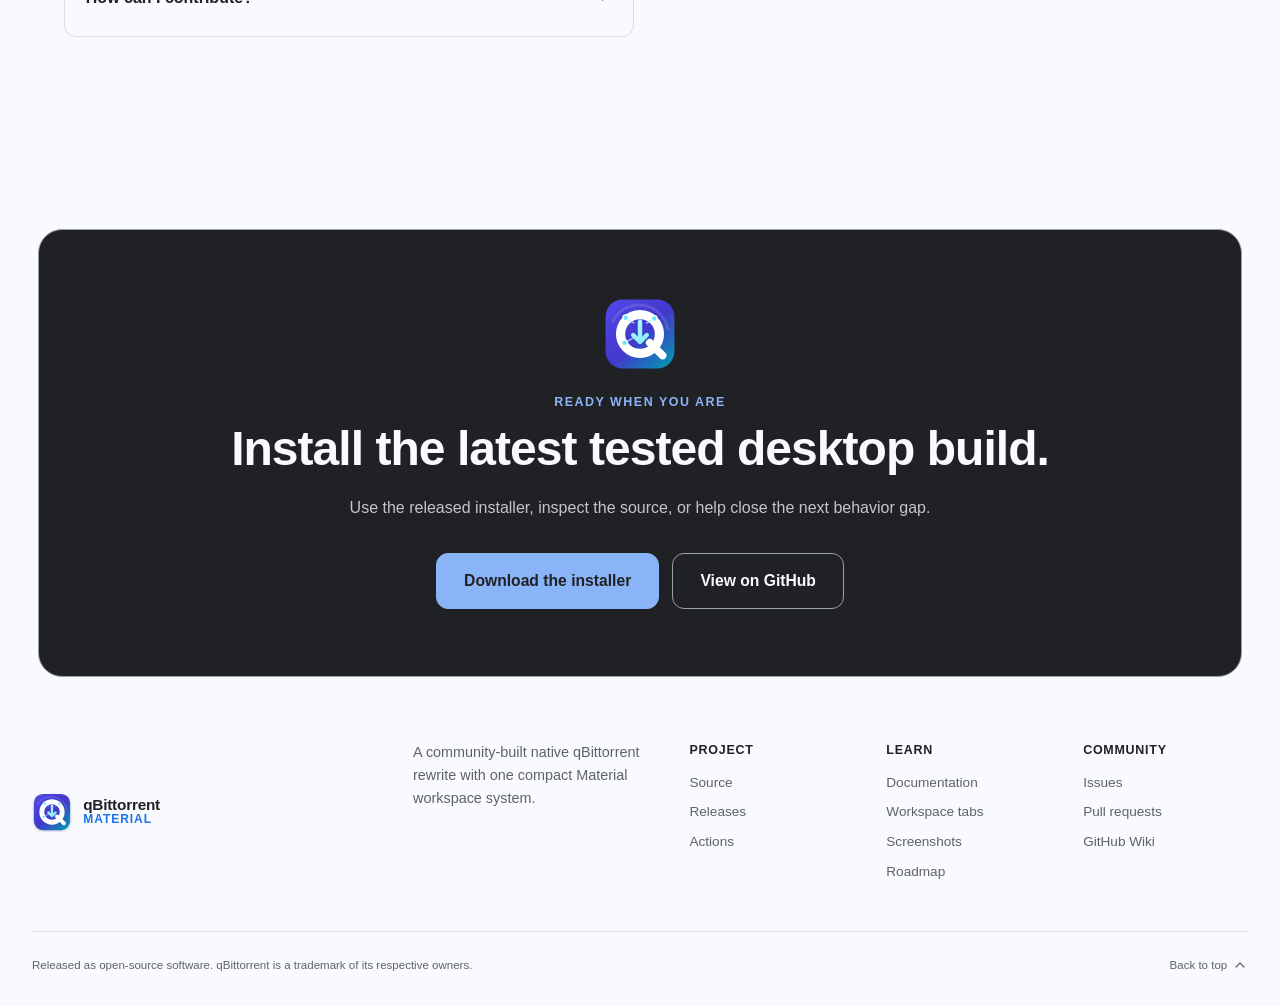
==== commit 43b97e90: "Website: download buttons install the latest .exe directly The Download / Get-the-Windows-installer " ====
--- a/docs/index.html
+++ b/docs/index.html
@@ -55,7 +55,7 @@
           <svg class="theme-icon theme-icon--light" aria-hidden="true" viewBox="0 0 24 24"><path d="M12 4V2m0 20v-2M4 12H2m20 0h-2M5.64 5.64 4.22 4.22m15.56 15.56-1.42-1.42m0-12.72 1.42-1.42M4.22 19.78l1.42-1.42M17 12a5 5 0 1 1-10 0 5 5 0 0 1 10 0Z"/></svg>
           <svg class="theme-icon theme-icon--dark" aria-hidden="true" viewBox="0 0 24 24"><path d="M20.6 15.3A9 9 0 0 1 8.7 3.4 9 9 0 1 0 20.6 15.3Z"/></svg>
         </button>
-        <a class="button button--filled top-download" href="https://github.com/codingmachineedge/qbittorrent-material/releases">
+        <a class="button button--filled top-download js-installer-link" href="https://github.com/codingmachineedge/qbittorrent-material/releases" data-installer-label="Download">
           <svg aria-hidden="true" viewBox="0 0 24 24"><path d="M12 3v12m0 0 4-4m-4 4-4-4M5 21h14"/></svg>
           Download
         </a>
@@ -72,7 +72,7 @@
         <h1 id="hero-title">Your torrents.<br><span class="gradient-text">Clear and under control.</span></h1>
         <p class="hero__lede">A compact native qBittorrent desktop rewrite with a 64px command bar, persistent workspace navigation, keyboard-safe controls, and cool-neutral System, Light, and Dark themes.</p>
         <div class="hero__actions">
-          <a class="button button--filled button--large" href="https://github.com/codingmachineedge/qbittorrent-material/releases">
+          <a class="button button--filled button--large js-installer-link" href="https://github.com/codingmachineedge/qbittorrent-material/releases" data-installer-label="Get the Windows installer">
             <svg aria-hidden="true" viewBox="0 0 24 24"><path d="M12 3v12m0 0 4-4m-4 4-4-4M5 21h14"/></svg>
             Get the Windows installer
           </a>
@@ -317,7 +317,7 @@
       <span class="overline">Ready when you are</span>
       <h2 id="final-cta-title">Install the latest tested desktop build.</h2>
       <p>Use the released installer, inspect the source, or help close the next behavior gap.</p>
-      <div class="final-cta__actions"><a class="button button--filled button--large" href="https://github.com/codingmachineedge/qbittorrent-material/releases">Browse release installers</a><a class="button button--outlined button--large" href="https://github.com/codingmachineedge/qbittorrent-material">View on GitHub</a></div>
+      <div class="final-cta__actions"><a class="button button--filled button--large js-installer-link" href="https://github.com/codingmachineedge/qbittorrent-material/releases" data-installer-label="Download the installer">Download the installer</a><a class="button button--outlined button--large" href="https://github.com/codingmachineedge/qbittorrent-material">View on GitHub</a></div>
     </section>
   </main>
 
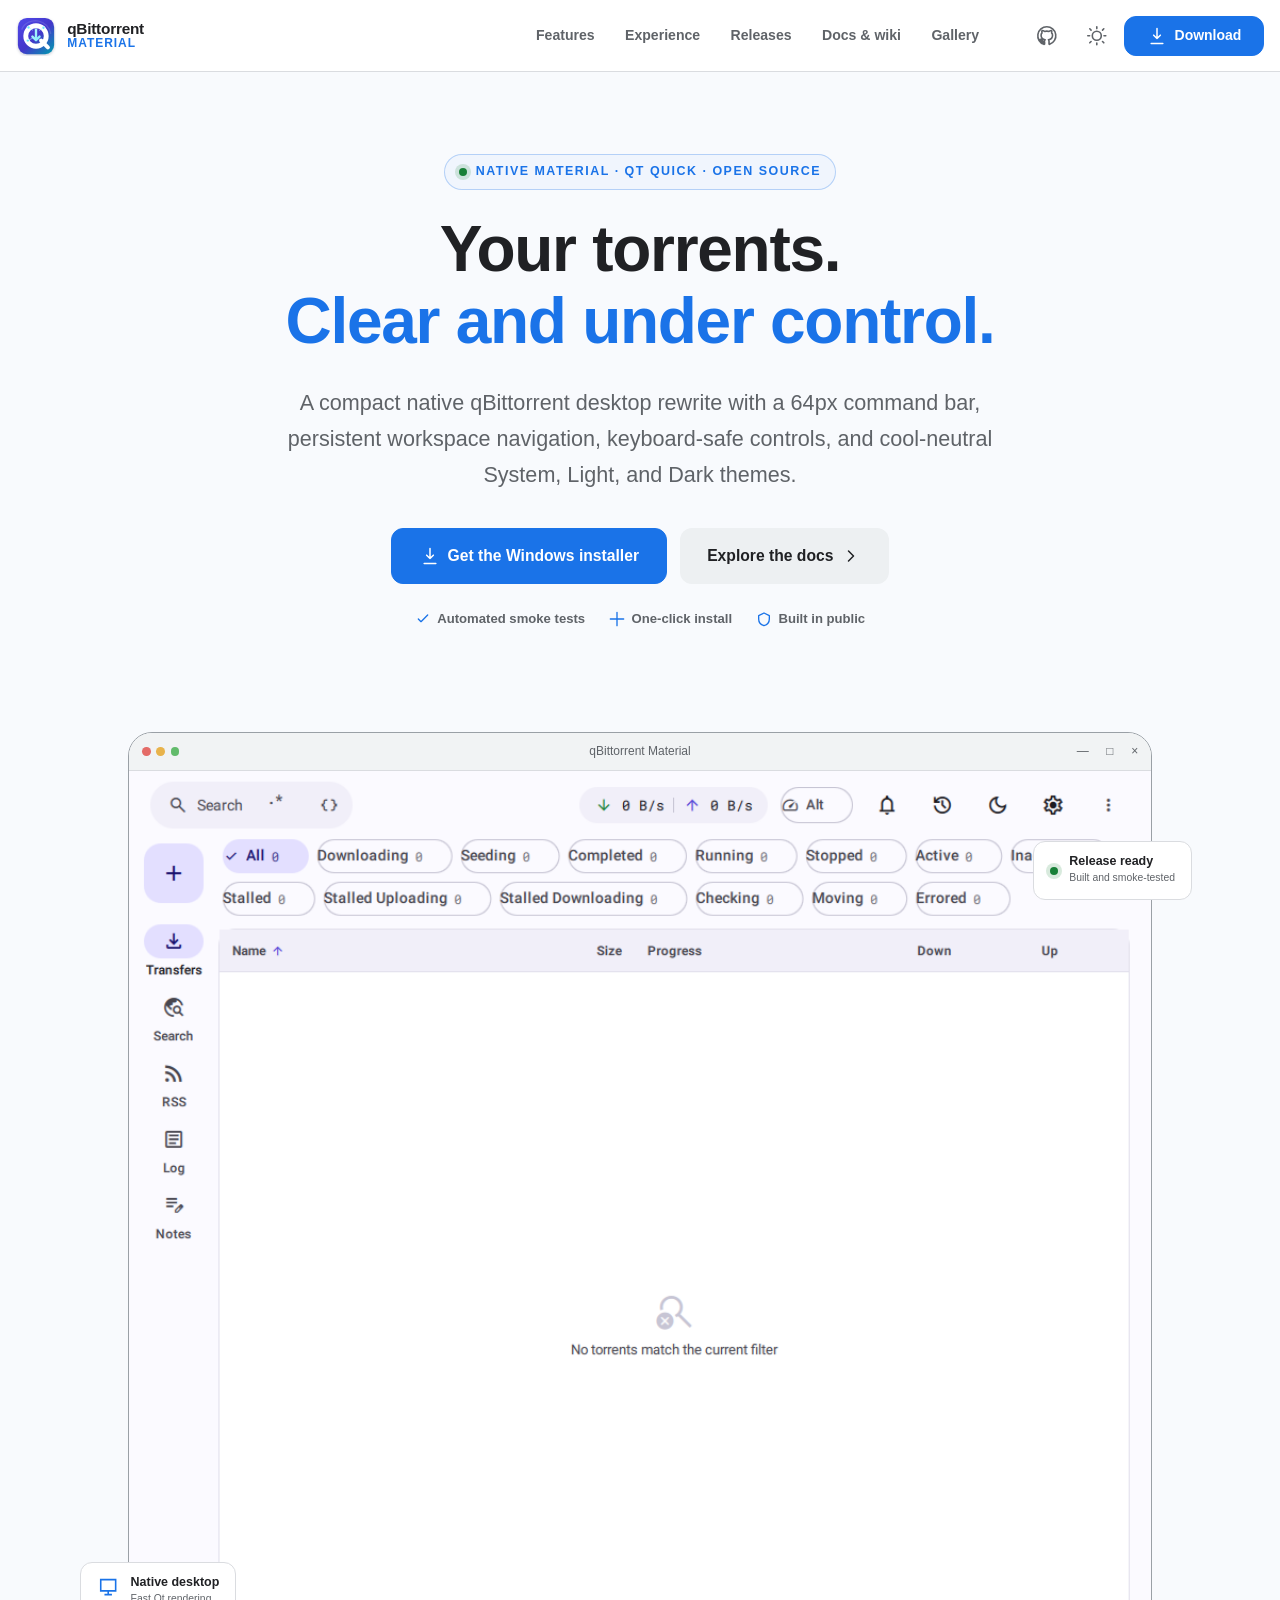
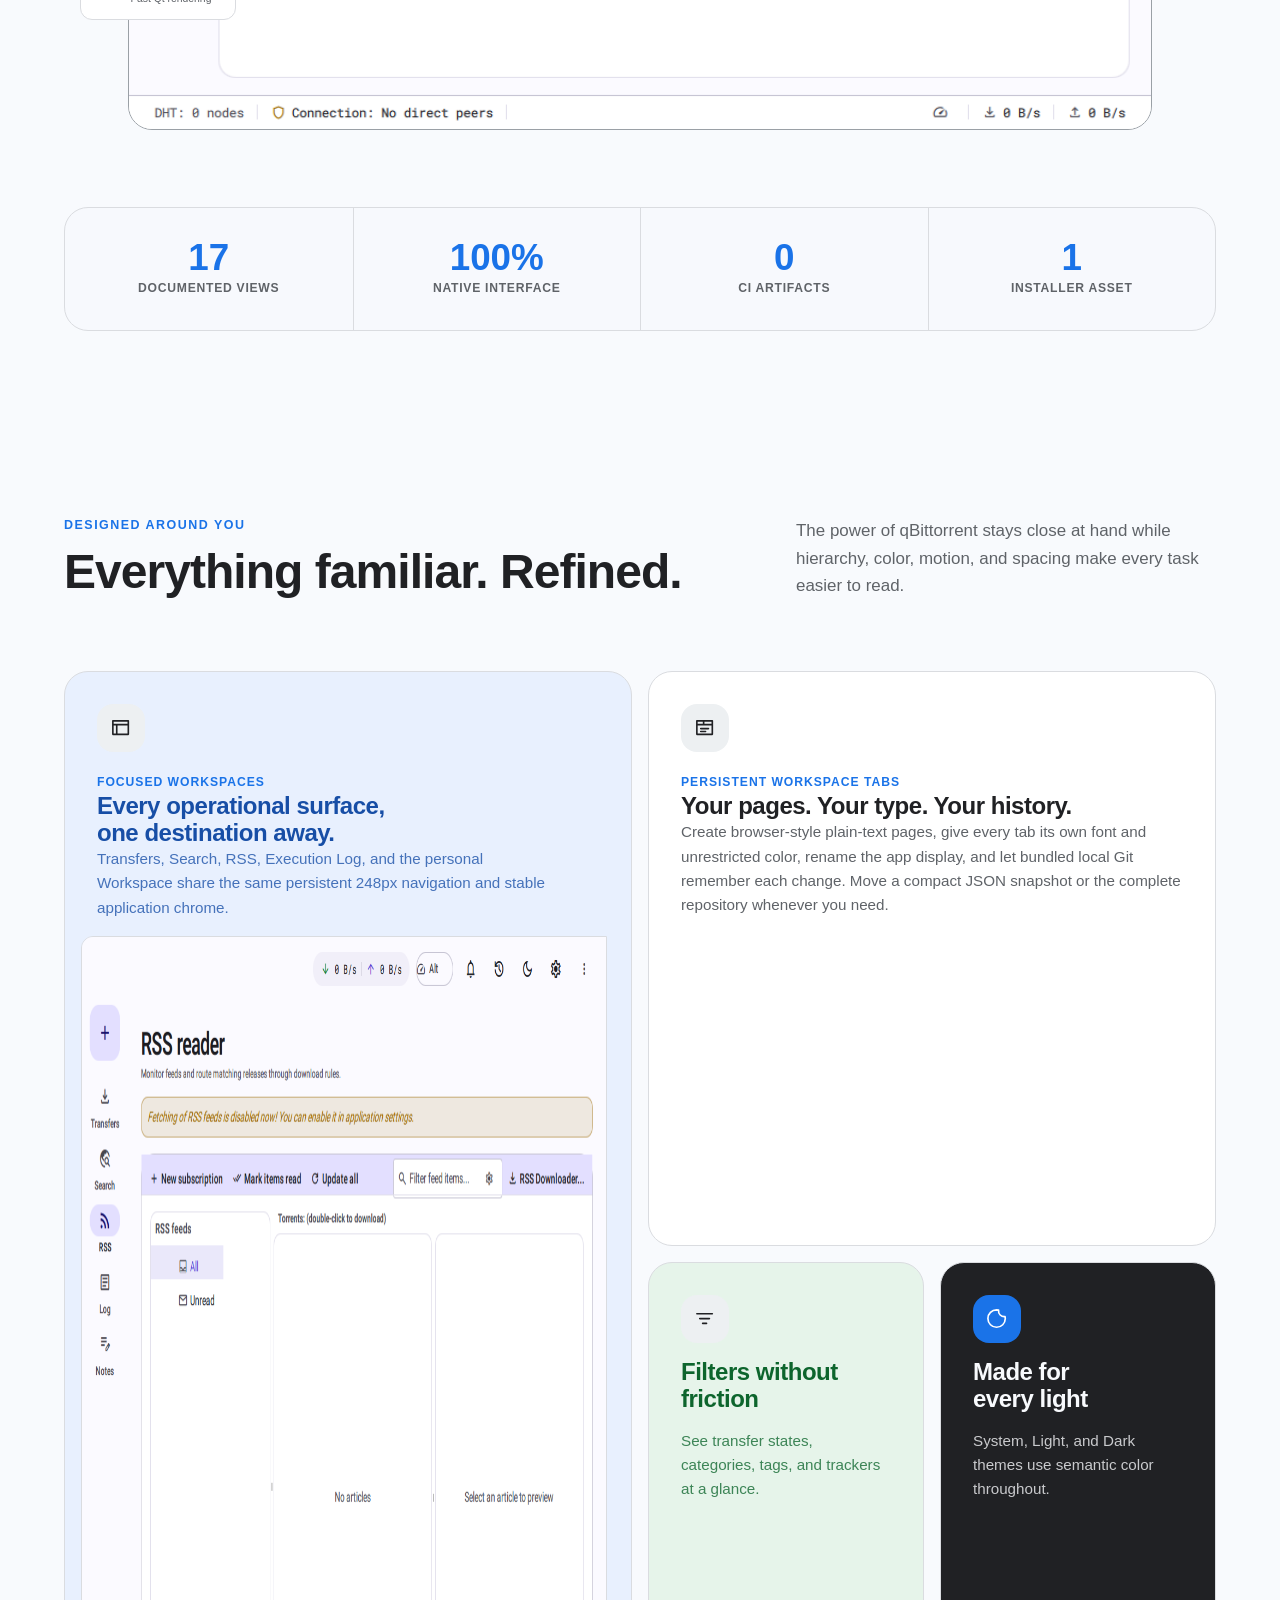
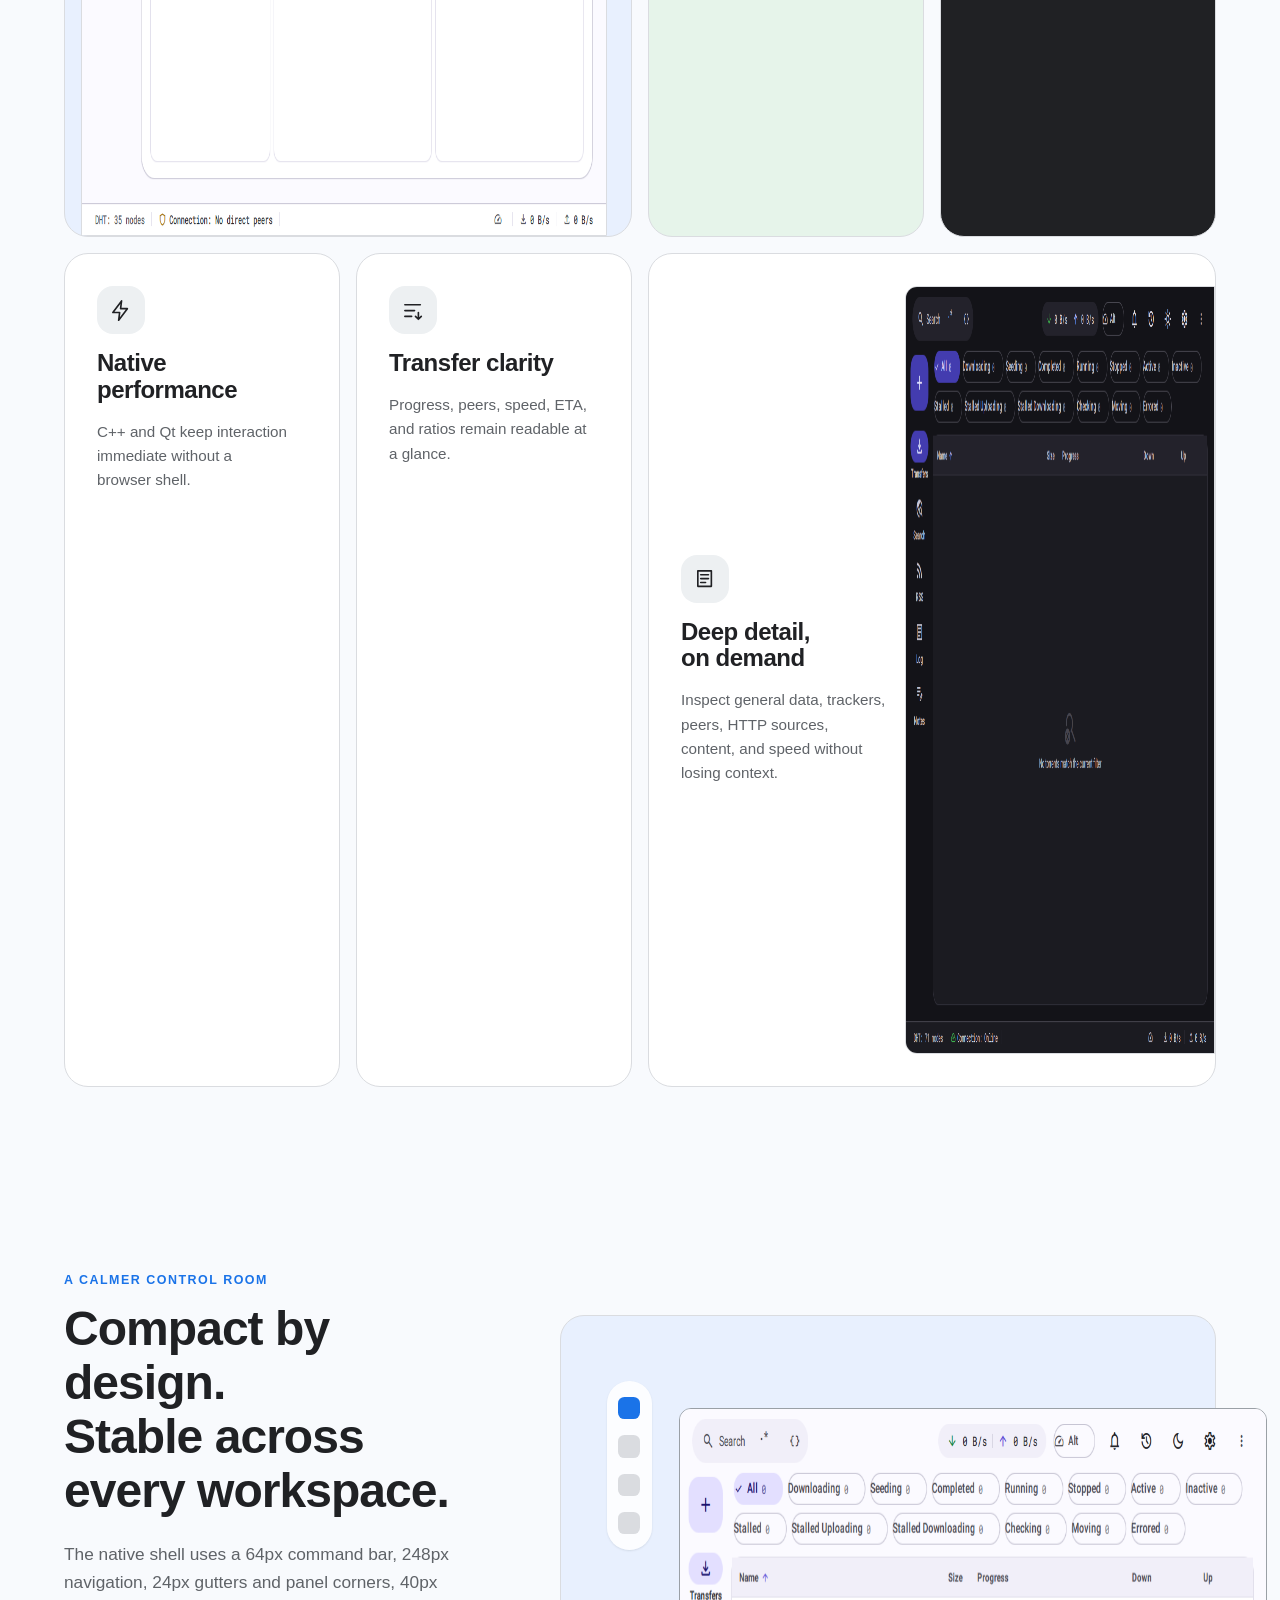
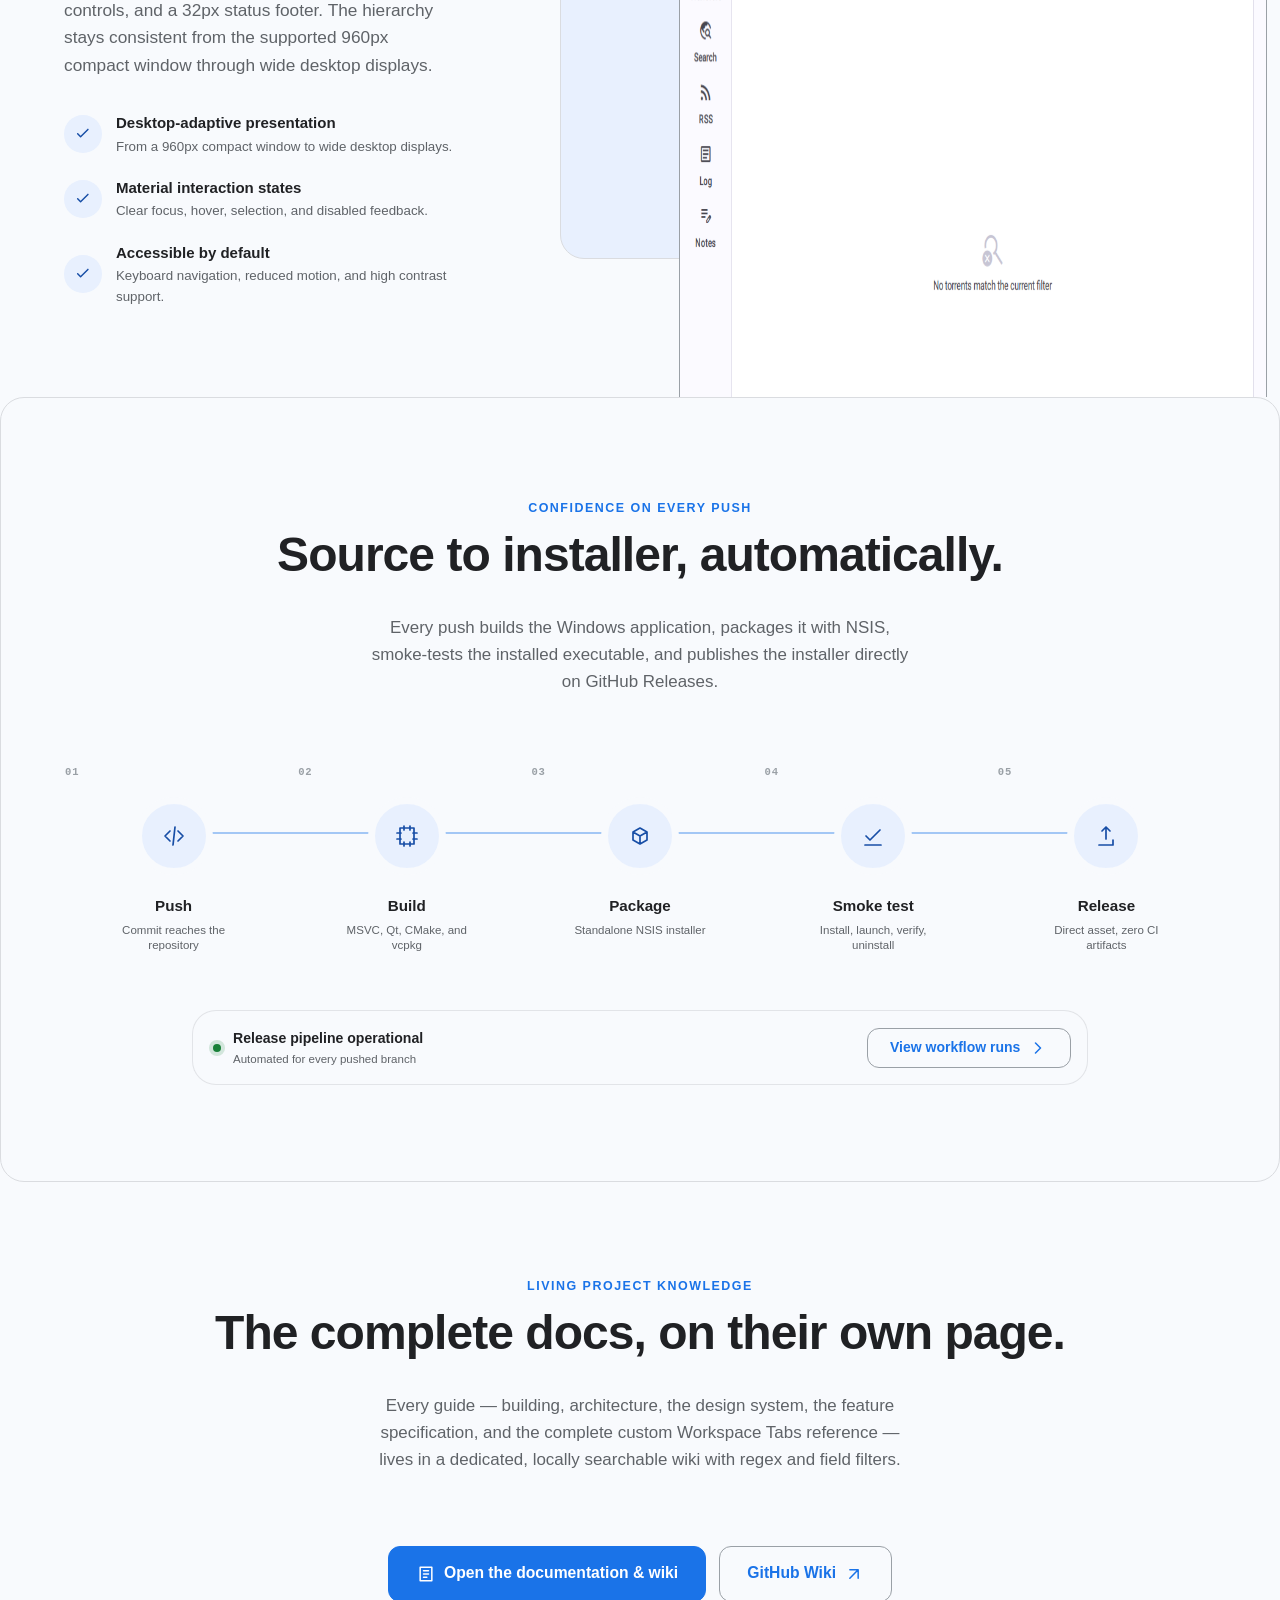
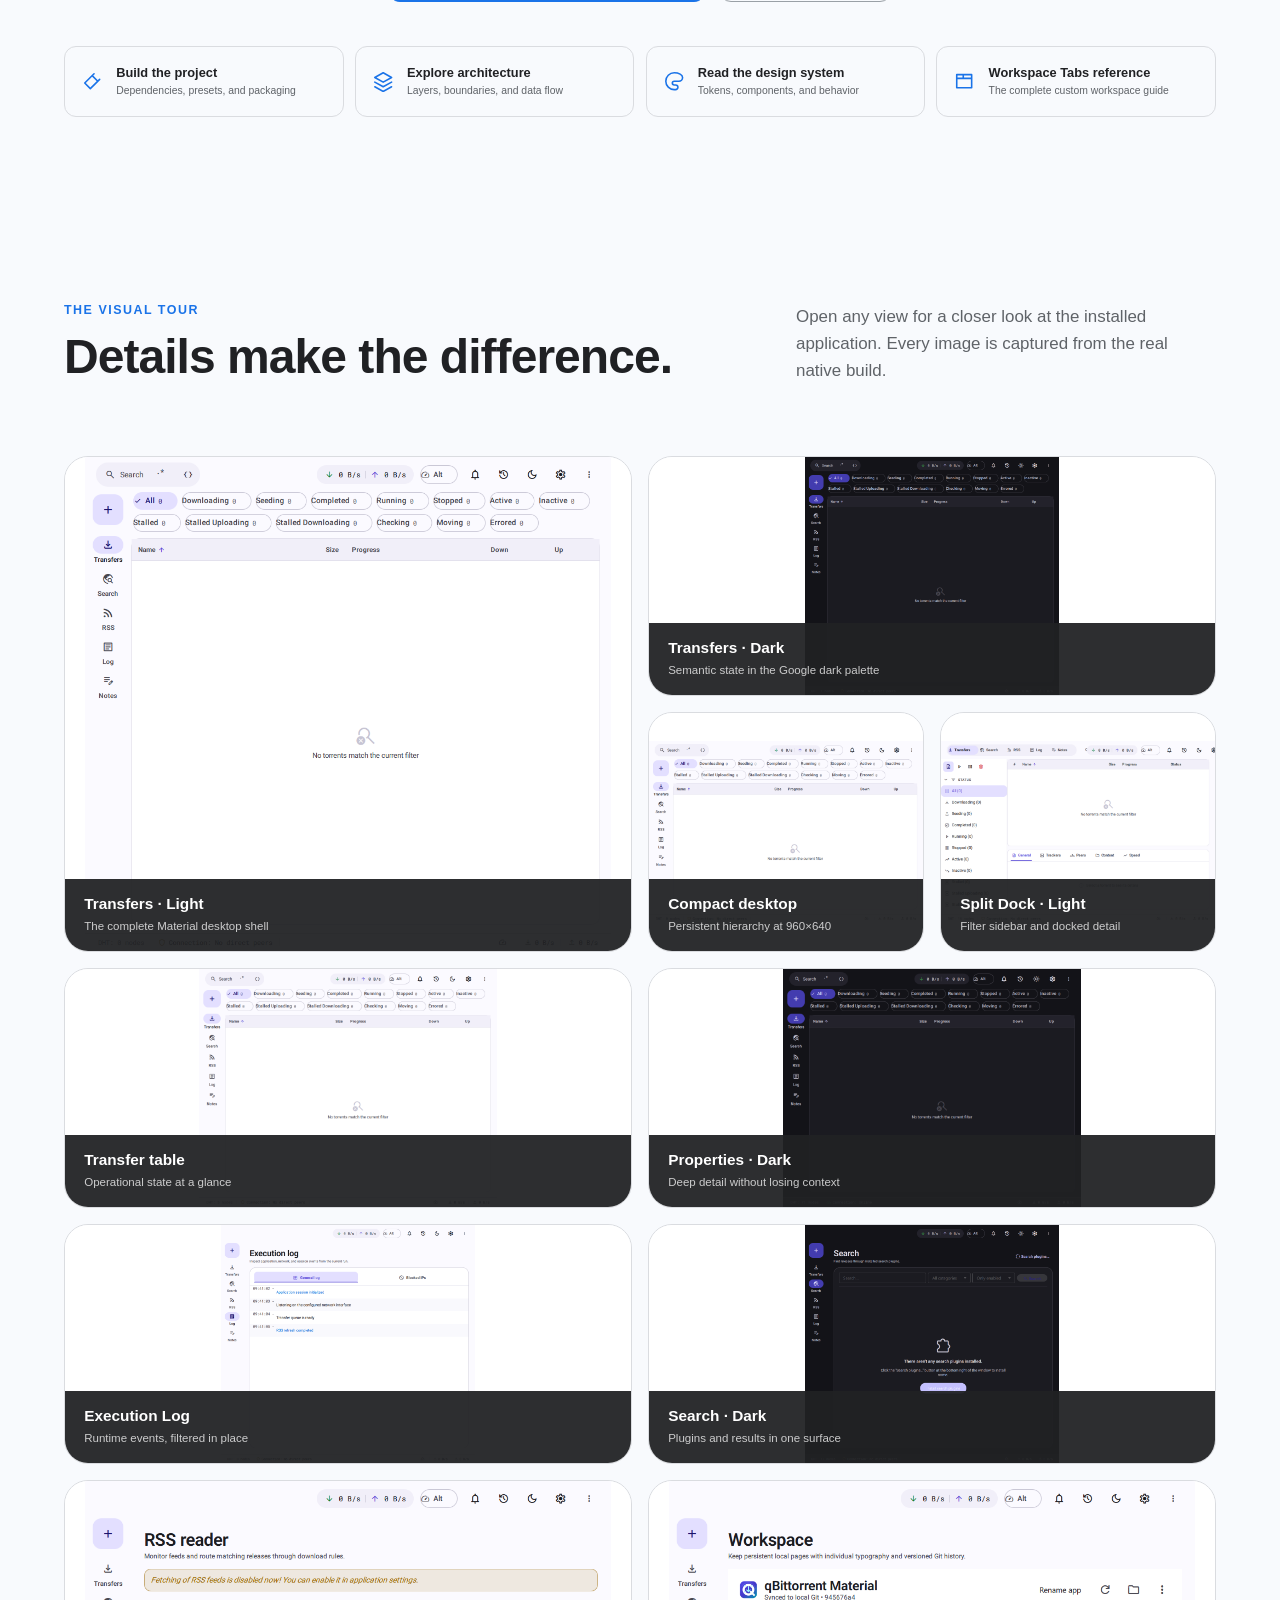
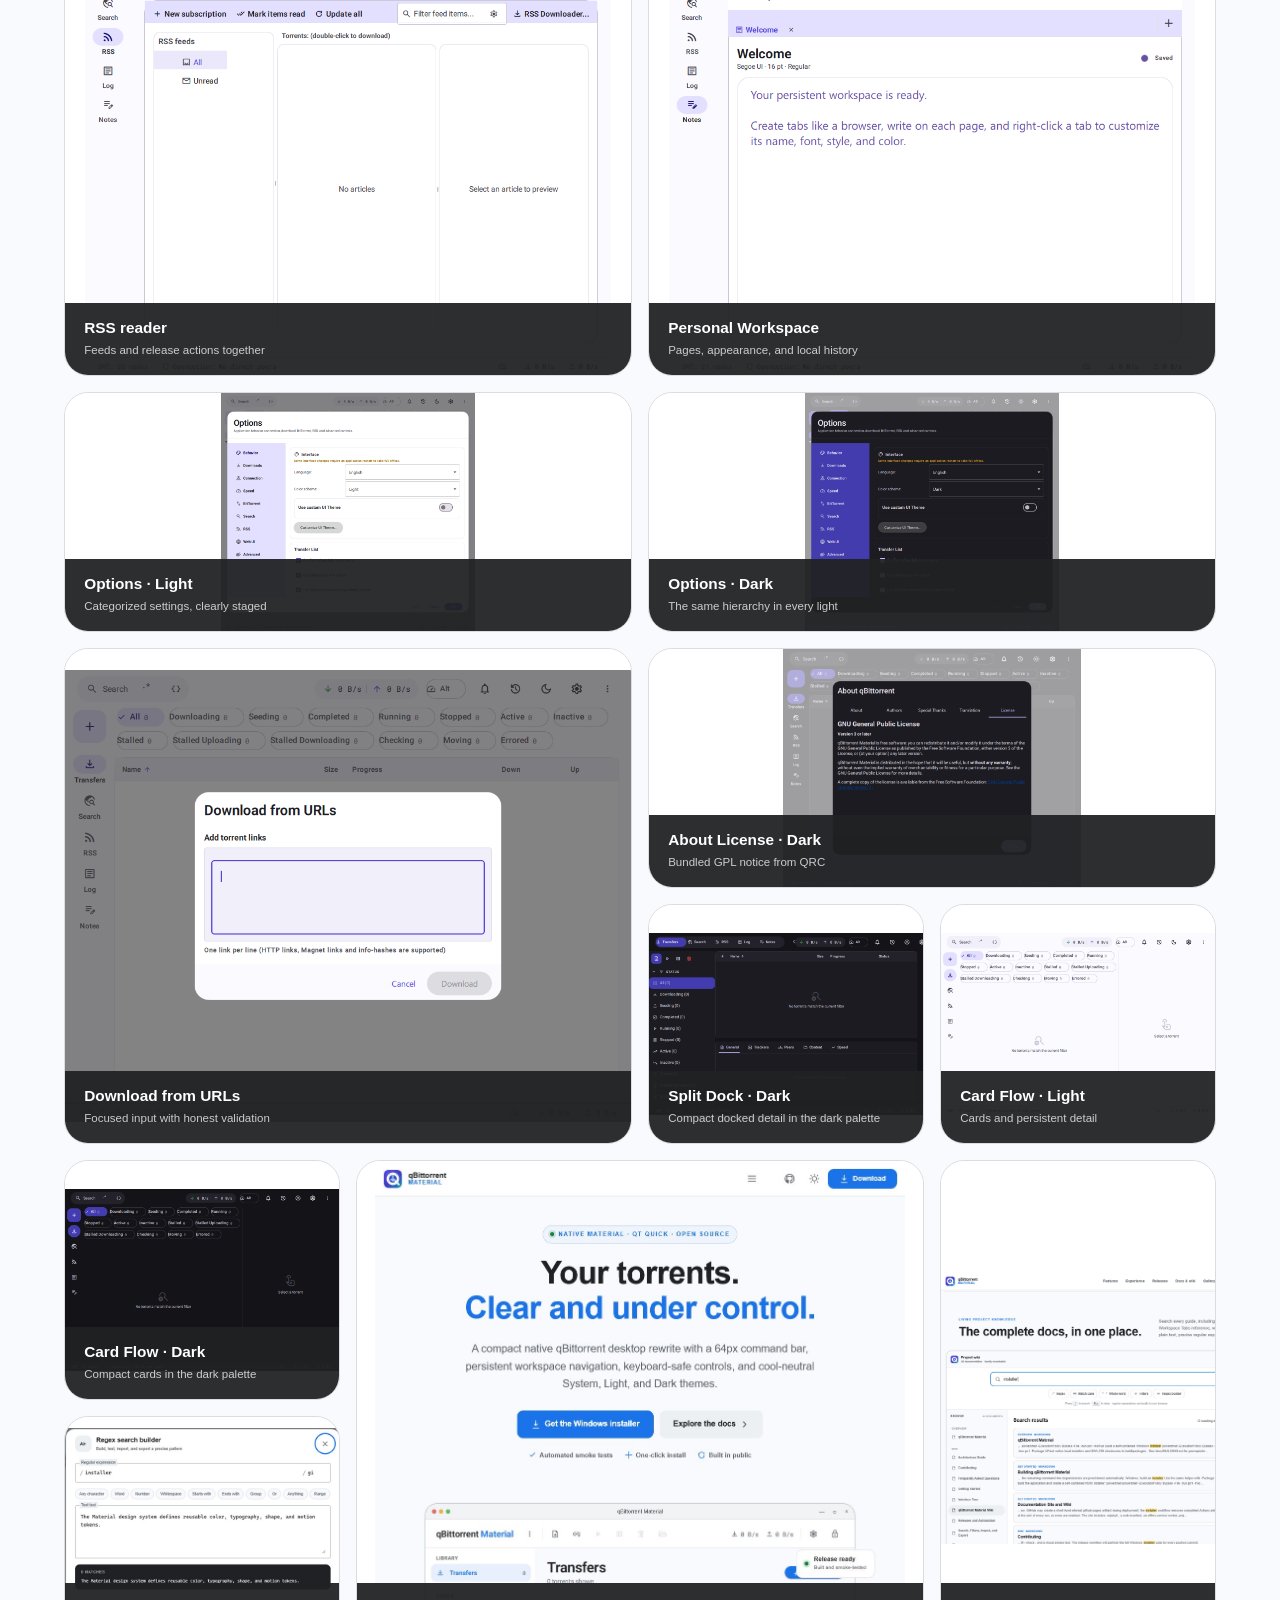
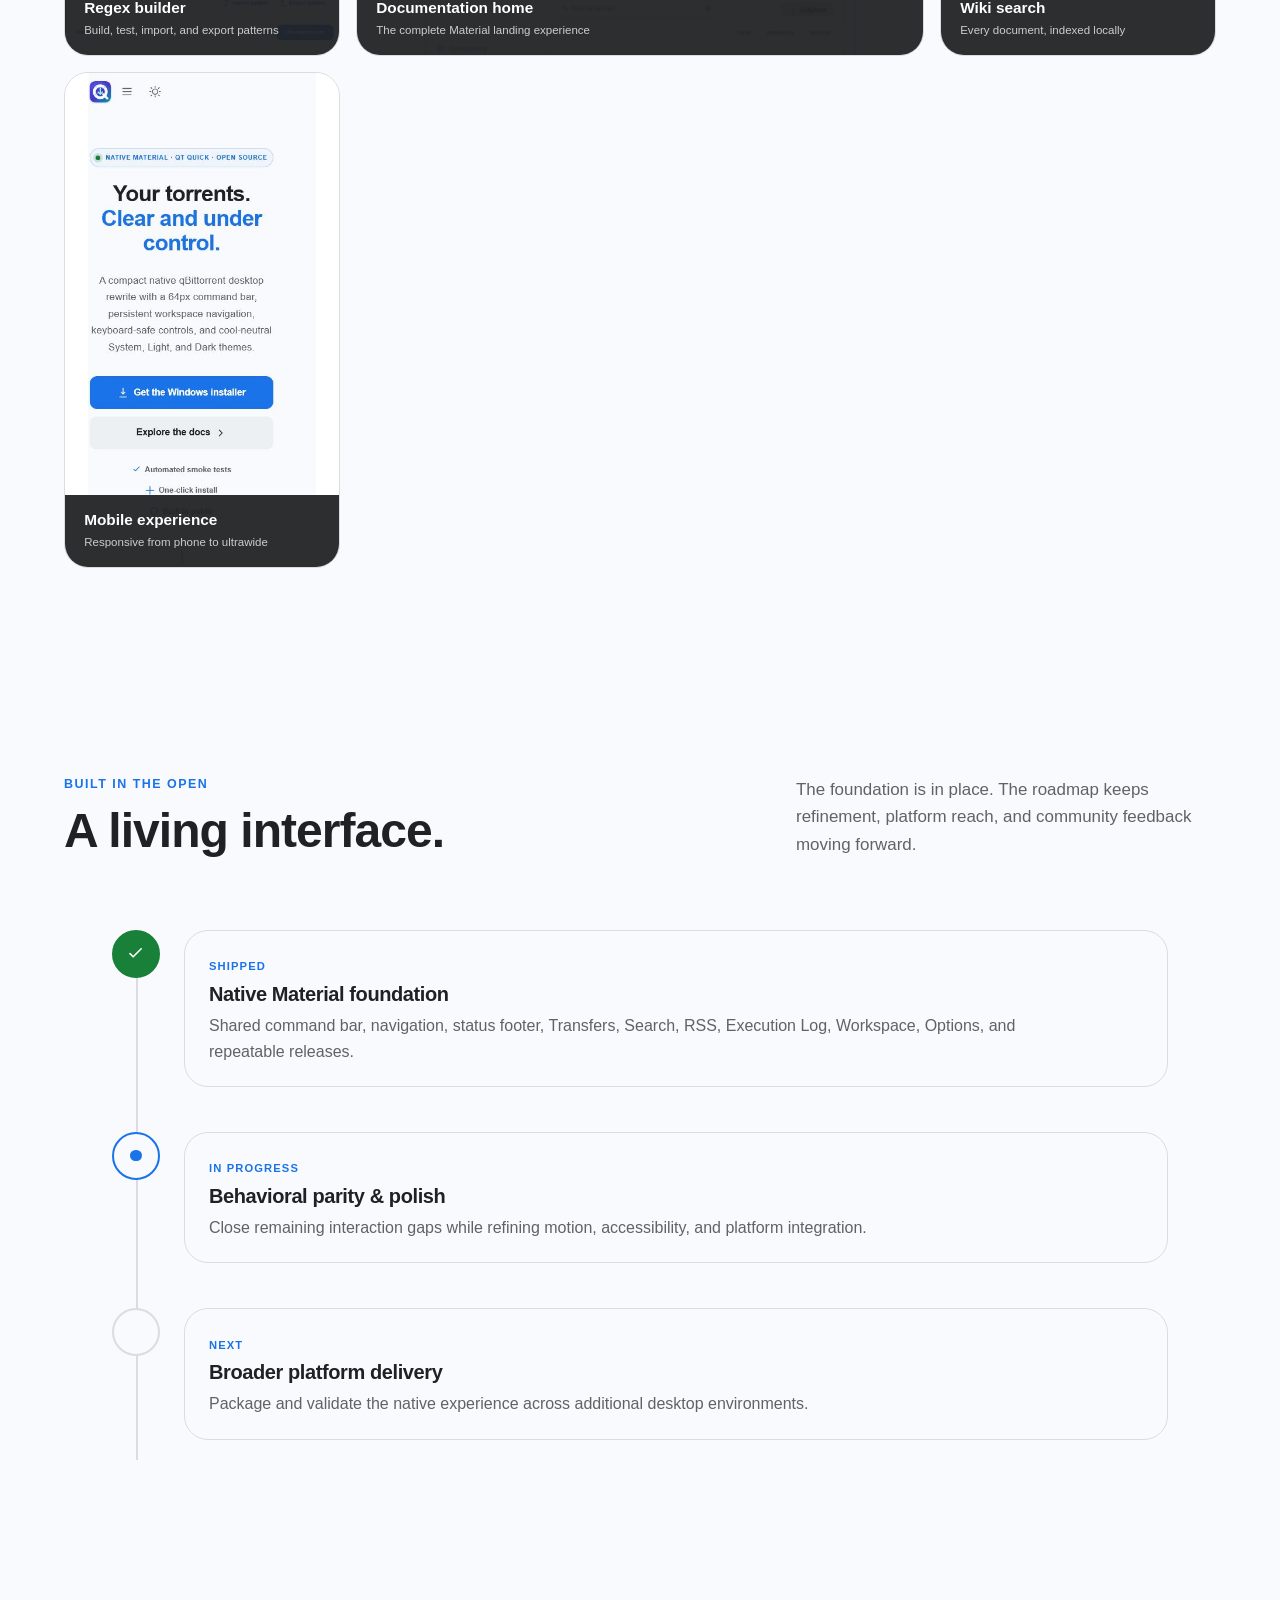
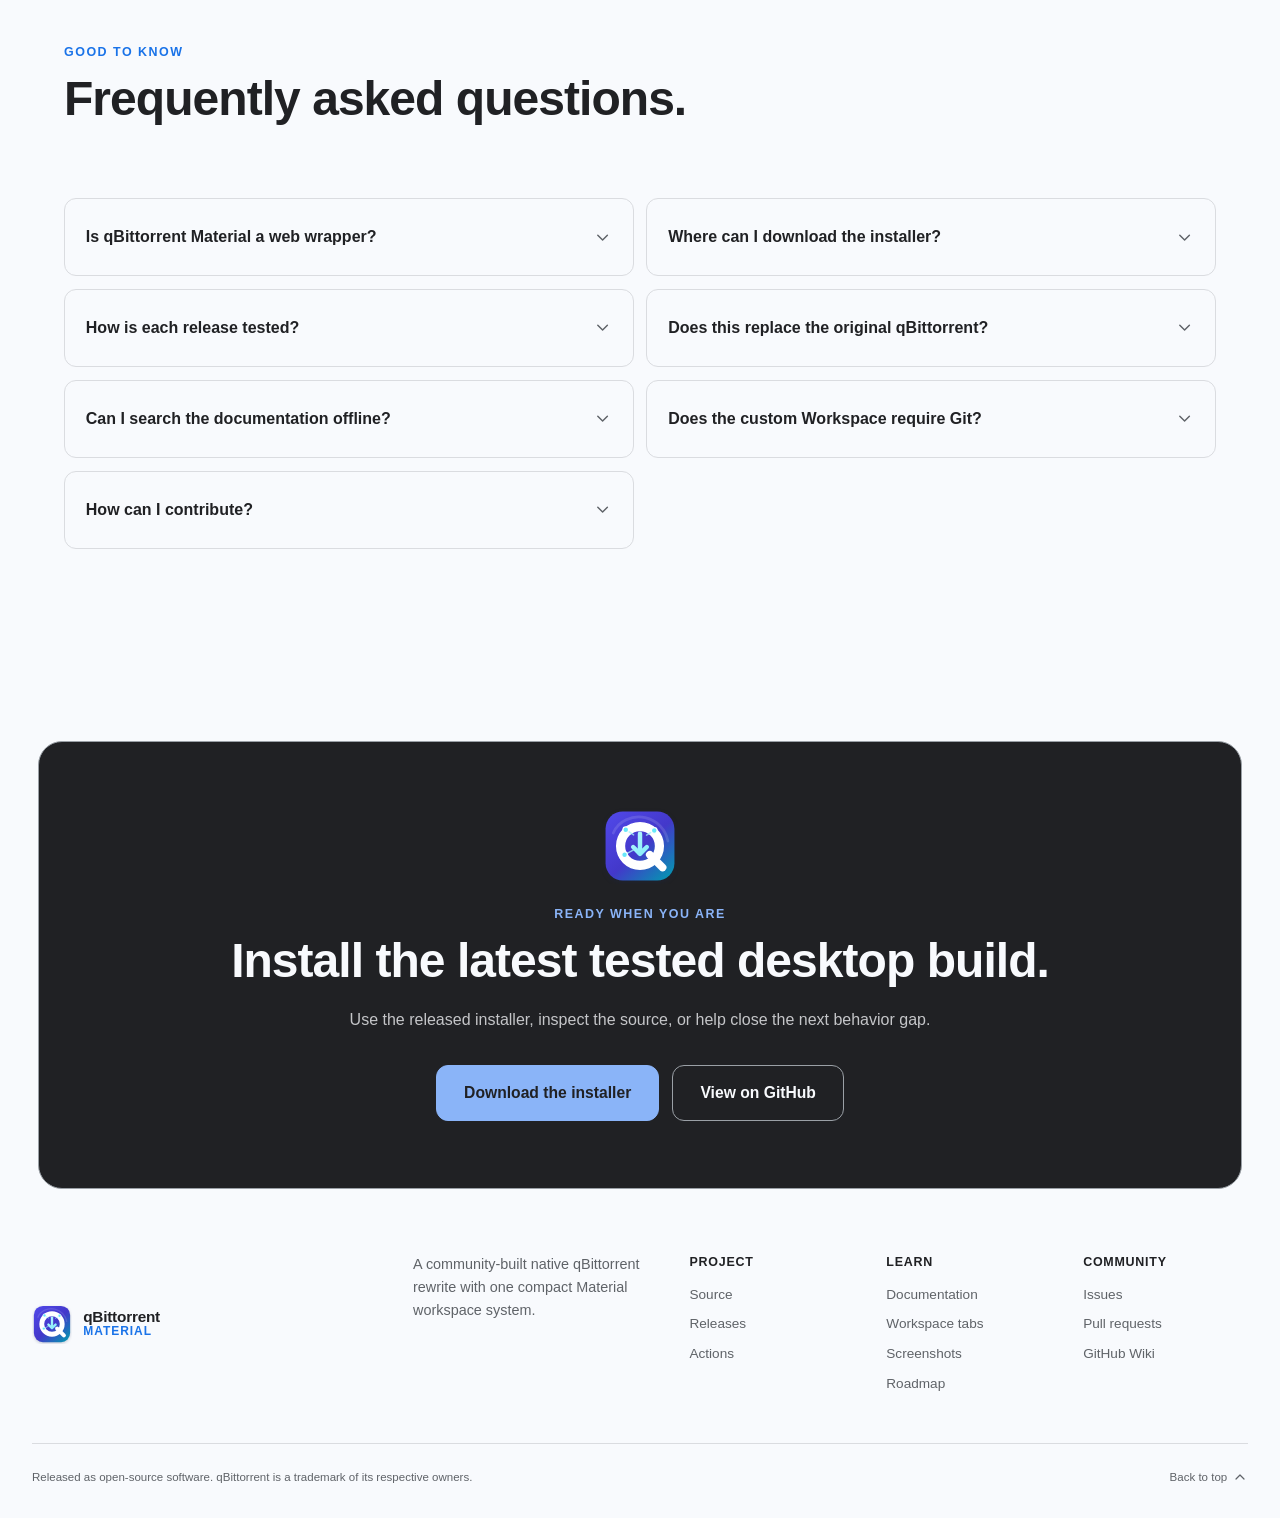
==== commit 430a6177: "Complete accessibility and visual smoke pass" ====
--- a/docs/index.html
+++ b/docs/index.html
@@ -104,7 +104,7 @@
       </figure>
 
       <div class="hero-stats surface" aria-label="Project facts">
-        <div><strong>13</strong><span>documented views</span></div>
+        <div><strong>17</strong><span>documented views</span></div>
         <div><strong>100%</strong><span>native interface</span></div>
         <div><strong>0</strong><span>CI artifacts</span></div>
         <div><strong>1</strong><span>installer asset</span></div>
@@ -261,9 +261,25 @@
           <img src="images/app/12-workspace-portability.png" width="960" height="768" loading="lazy" alt="Download from URLs dialog in Light mode">
           <span><strong>Download from URLs</strong><small>Focused input with honest validation</small></span><i aria-hidden="true"><svg viewBox="0 0 24 24"><path d="M8 3H3v5m13-5h5v5M3 16v5h5m13-5v5h-5"/></svg></i>
         </button>
-        <button class="gallery-card gallery-card--wide" type="button" data-lightbox="images/app/13-restored-workspace.png" data-caption="About qBittorrent · Dark — version, credits, and license information">
-          <img src="images/app/13-restored-workspace.png" width="960" height="768" loading="lazy" alt="About qBittorrent dialog in Dark mode">
-          <span><strong>About · Dark</strong><small>Version, credits, and license</small></span><i aria-hidden="true"><svg viewBox="0 0 24 24"><path d="M8 3H3v5m13-5h5v5M3 16v5h5m13-5v5h-5"/></svg></i>
+        <button class="gallery-card gallery-card--wide" type="button" data-lightbox="images/app/13-restored-workspace.png" data-caption="About License · Dark — bundled GPL notice loaded from QRC">
+          <img src="images/app/13-restored-workspace.png" width="960" height="768" loading="lazy" alt="About License dialog with the GPL notice in Dark mode">
+          <span><strong>About License · Dark</strong><small>Bundled GPL notice from QRC</small></span><i aria-hidden="true"><svg viewBox="0 0 24 24"><path d="M8 3H3v5m13-5h5v5M3 16v5h5m13-5v5h-5"/></svg></i>
+        </button>
+        <button class="gallery-card" type="button" data-lightbox="images/app/14-split-dock-compact.png" data-caption="Split Dock · Light — compact hierarchy with filter sidebar and properties dock">
+          <img src="images/app/14-split-dock-compact.png" width="960" height="640" loading="lazy" alt="Compact Split Dock Transfers layout in Light mode">
+          <span><strong>Split Dock · Light</strong><small>Filter sidebar and docked detail</small></span><i aria-hidden="true"><svg viewBox="0 0 24 24"><path d="M8 3H3v5m13-5h5v5M3 16v5h5m13-5v5h-5"/></svg></i>
+        </button>
+        <button class="gallery-card" type="button" data-lightbox="images/app/15-split-dock-dark-compact.png" data-caption="Split Dock · Dark — compact hierarchy with filter sidebar and properties dock">
+          <img src="images/app/15-split-dock-dark-compact.png" width="960" height="640" loading="lazy" alt="Compact Split Dock Transfers layout in Dark mode">
+          <span><strong>Split Dock · Dark</strong><small>Compact docked detail in the dark palette</small></span><i aria-hidden="true"><svg viewBox="0 0 24 24"><path d="M8 3H3v5m13-5h5v5M3 16v5h5m13-5v5h-5"/></svg></i>
+        </button>
+        <button class="gallery-card" type="button" data-lightbox="images/app/16-card-flow-compact.png" data-caption="Card Flow · Light — compact cards with a persistent detail panel">
+          <img src="images/app/16-card-flow-compact.png" width="960" height="640" loading="lazy" alt="Compact Card Flow Transfers layout in Light mode">
+          <span><strong>Card Flow · Light</strong><small>Cards and persistent detail</small></span><i aria-hidden="true"><svg viewBox="0 0 24 24"><path d="M8 3H3v5m13-5h5v5M3 16v5h5m13-5v5h-5"/></svg></i>
+        </button>
+        <button class="gallery-card" type="button" data-lightbox="images/app/17-card-flow-dark-compact.png" data-caption="Card Flow · Dark — compact cards with a persistent detail panel">
+          <img src="images/app/17-card-flow-dark-compact.png" width="960" height="640" loading="lazy" alt="Compact Card Flow Transfers layout in Dark mode">
+          <span><strong>Card Flow · Dark</strong><small>Compact cards in the dark palette</small></span><i aria-hidden="true"><svg viewBox="0 0 24 24"><path d="M8 3H3v5m13-5h5v5M3 16v5h5m13-5v5h-5"/></svg></i>
         </button>
         <button class="gallery-card gallery-card--hero" type="button" data-lightbox="images/site/01-landing-desktop.png" data-caption="Material landing page — the project, release path, and app at a glance">
           <img src="images/site/01-landing-desktop.png" width="1071" height="1000" loading="lazy" alt="qBittorrent Material documentation landing page on desktop">
--- a/docs/assets/site.css
+++ b/docs/assets/site.css
@@ -570,7 +570,49 @@
   .regex-preview code { overflow-wrap: anywhere; font-size: .74rem; }
   .regex-preview mark { border-radius: .2rem; background: var(--inverse-primary); color: var(--inverse-surface); padding-inline: .1rem; }
   .regex-preview.is-error { background: var(--error-container); color: var(--on-error-container, var(--on-surface)); }
-  .regex-builder__io { display: flex; justify-content: flex-end; }
+  .regex-builder__io { display: flex; flex-wrap: wrap; justify-content: flex-end; gap: .25rem; }
+
+  /* --- Expanded regex builder --- */
+  .builder-dialog--wide { width: min(52rem, calc(100vw - 2rem)); }
+  .regex-flags-display { min-width: 2.5rem; color: var(--on-surface-variant); font-family: monospace; font-size: .82rem; text-align: right; }
+  .regex-group-label { color: var(--on-surface-variant); font-size: .6rem; font-weight: 700; letter-spacing: .09em; text-transform: uppercase; }
+  .regex-flags-row { display: flex; flex-wrap: wrap; align-items: center; gap: .4rem; }
+  .regex-flag { display: inline-flex; align-items: baseline; gap: .3rem; border: 1px solid var(--outline-variant); border-radius: var(--radius-full); background: var(--surface-container-low); padding: .3rem .7rem; color: var(--on-surface-variant); font-family: monospace; font-size: .78rem; font-weight: 700; }
+  .regex-flag small { font-family: var(--font-sans, inherit); font-size: .58rem; font-weight: 600; opacity: .8; }
+  .regex-flag:hover { border-color: var(--primary); }
+  .regex-flag.is-on { border-color: var(--primary); background: var(--primary-container); color: var(--on-primary-container); }
+  .regex-explain { display: grid; gap: .2rem; border: 1px dashed var(--outline-variant); border-radius: var(--radius-sm); background: var(--surface-container-low); padding: .6rem .8rem; }
+  .regex-explain > span { color: var(--on-surface-variant); font-size: .6rem; font-weight: 700; letter-spacing: .08em; text-transform: uppercase; }
+  .regex-explain p { color: var(--on-surface); font-size: .78rem; }
+  .regex-token-groups { display: grid; gap: .5rem; }
+  .regex-token-group { display: flex; flex-wrap: wrap; align-items: center; gap: .35rem; }
+  .regex-token-group .regex-group-label { width: 100%; }
+  .regex-token-group button { border: 1px solid var(--outline-variant); border-radius: var(--radius-full); background: var(--surface-container-low); padding: .28rem .6rem; color: var(--on-surface-variant); font-family: monospace; font-size: .68rem; }
+  .regex-token-group button:hover { border-color: var(--primary); color: var(--primary); }
+  .regex-sample-presets { display: flex; flex-wrap: wrap; align-items: center; gap: .35rem; }
+  .regex-sample-presets button { border: 1px solid var(--outline-variant); border-radius: var(--radius-full); background: transparent; padding: .25rem .6rem; color: var(--on-surface-variant); font-size: .66rem; }
+  .regex-sample-presets button:hover { border-color: var(--primary); color: var(--primary); }
+  .regex-match-list { display: grid; gap: .2rem; border: 1px solid var(--outline-variant); border-radius: var(--radius-sm); background: var(--surface-container-low); padding: .6rem .8rem; max-height: 11rem; overflow: auto; }
+  .regex-match-list > span { color: var(--on-surface-variant); font-size: .6rem; font-weight: 700; letter-spacing: .08em; text-transform: uppercase; }
+  .regex-match-row { display: flex; align-items: baseline; gap: .5rem; font-size: .72rem; }
+  .regex-match-row b { min-width: 1.2rem; color: var(--on-surface-variant); font-size: .62rem; }
+  .regex-match-row code { overflow-wrap: anywhere; background: var(--primary-container); border-radius: .2rem; padding: 0 .25rem; color: var(--on-primary-container); font-size: .72rem; }
+  .regex-match-row small { color: var(--on-surface-variant); font-size: .62rem; }
+  .regex-match-row--more { color: var(--on-surface-variant); font-size: .66rem; font-style: italic; }
+  .regex-replace-preview { display: grid; gap: .35rem; border-radius: var(--radius-sm); background: var(--surface-container-high); padding: .7rem .9rem; }
+  .regex-replace-preview > span { color: var(--on-surface-variant); font-size: .6rem; font-weight: 700; letter-spacing: .08em; text-transform: uppercase; }
+  .regex-replace-preview code { overflow-wrap: anywhere; font-family: "Cascadia Code", Consolas, monospace; font-size: .74rem; }
+  .regex-library { display: grid; gap: .5rem; }
+  .regex-lib-list { display: flex; flex-wrap: wrap; gap: .4rem; }
+  .regex-lib-empty { color: var(--on-surface-variant); font-size: .68rem; }
+  .regex-lib-item { display: inline-flex; align-items: stretch; overflow: hidden; border: 1px solid var(--outline); border-radius: var(--radius-full); }
+  .regex-lib-item > button:first-child { background: var(--surface-container-low); padding: .3rem .7rem; color: var(--on-surface); font-size: .68rem; font-weight: 600; }
+  .regex-lib-item > button:first-child:hover { background: var(--surface-container); color: var(--primary); }
+  .regex-lib-remove { border-left: 1px solid var(--outline-variant); background: var(--surface-container-low); padding: 0 .55rem; color: var(--on-surface-variant); font-size: .9rem; }
+  .regex-lib-remove:hover { background: var(--error-container); color: var(--error); }
+  .regex-lib-add { display: flex; gap: .5rem; }
+  .regex-lib-add input { flex: 1; height: 2.3rem; border: 1px solid var(--outline); border-radius: var(--radius-full); background: var(--surface-container-lowest); padding: 0 .9rem; font-size: .72rem; }
+  .regex-lib-add input:focus-visible { outline: 2px solid var(--primary); outline-offset: -1px; }
 
   .transfer-options { display: grid; gap: .8rem; }
   .transfer-options section { display: grid; grid-template-columns: auto 1fr; gap: 1rem; border: 1px solid var(--outline-variant); border-radius: var(--radius-md); background: var(--surface-container-low); padding: 1rem; }
